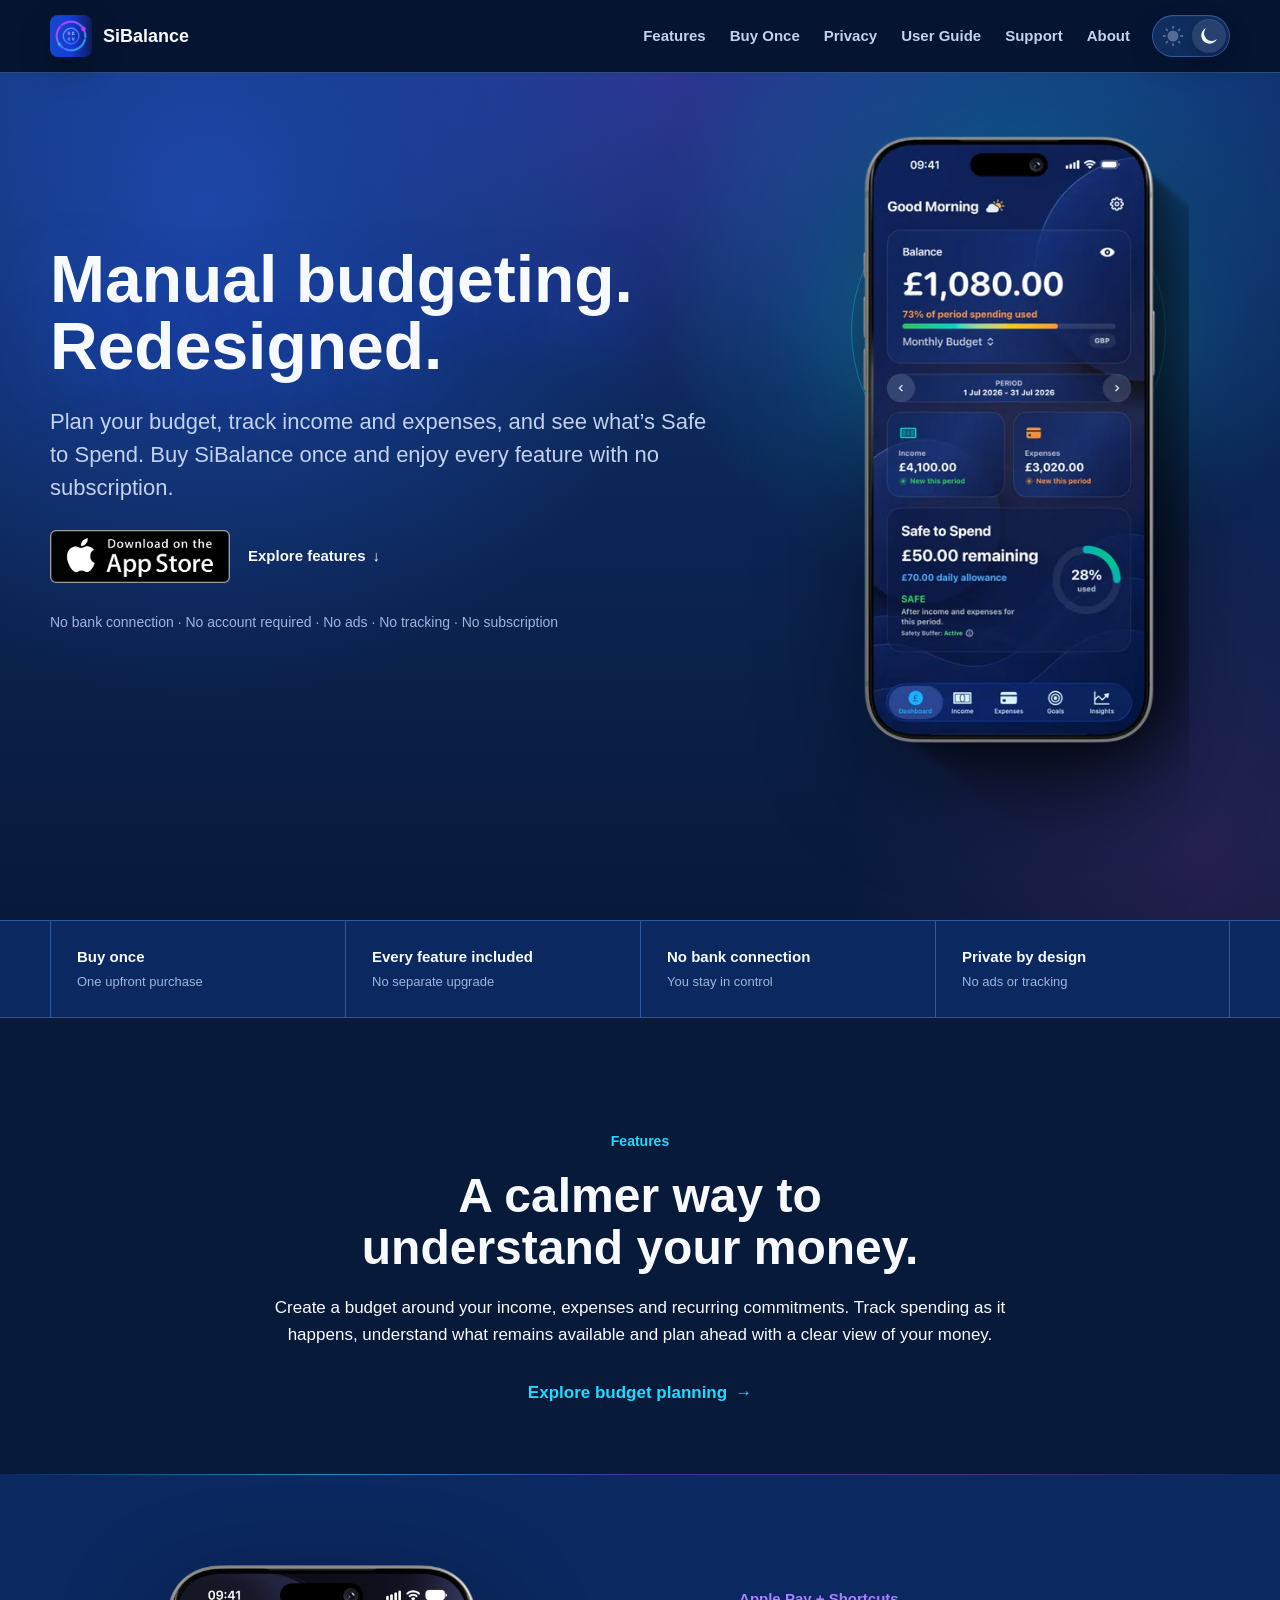
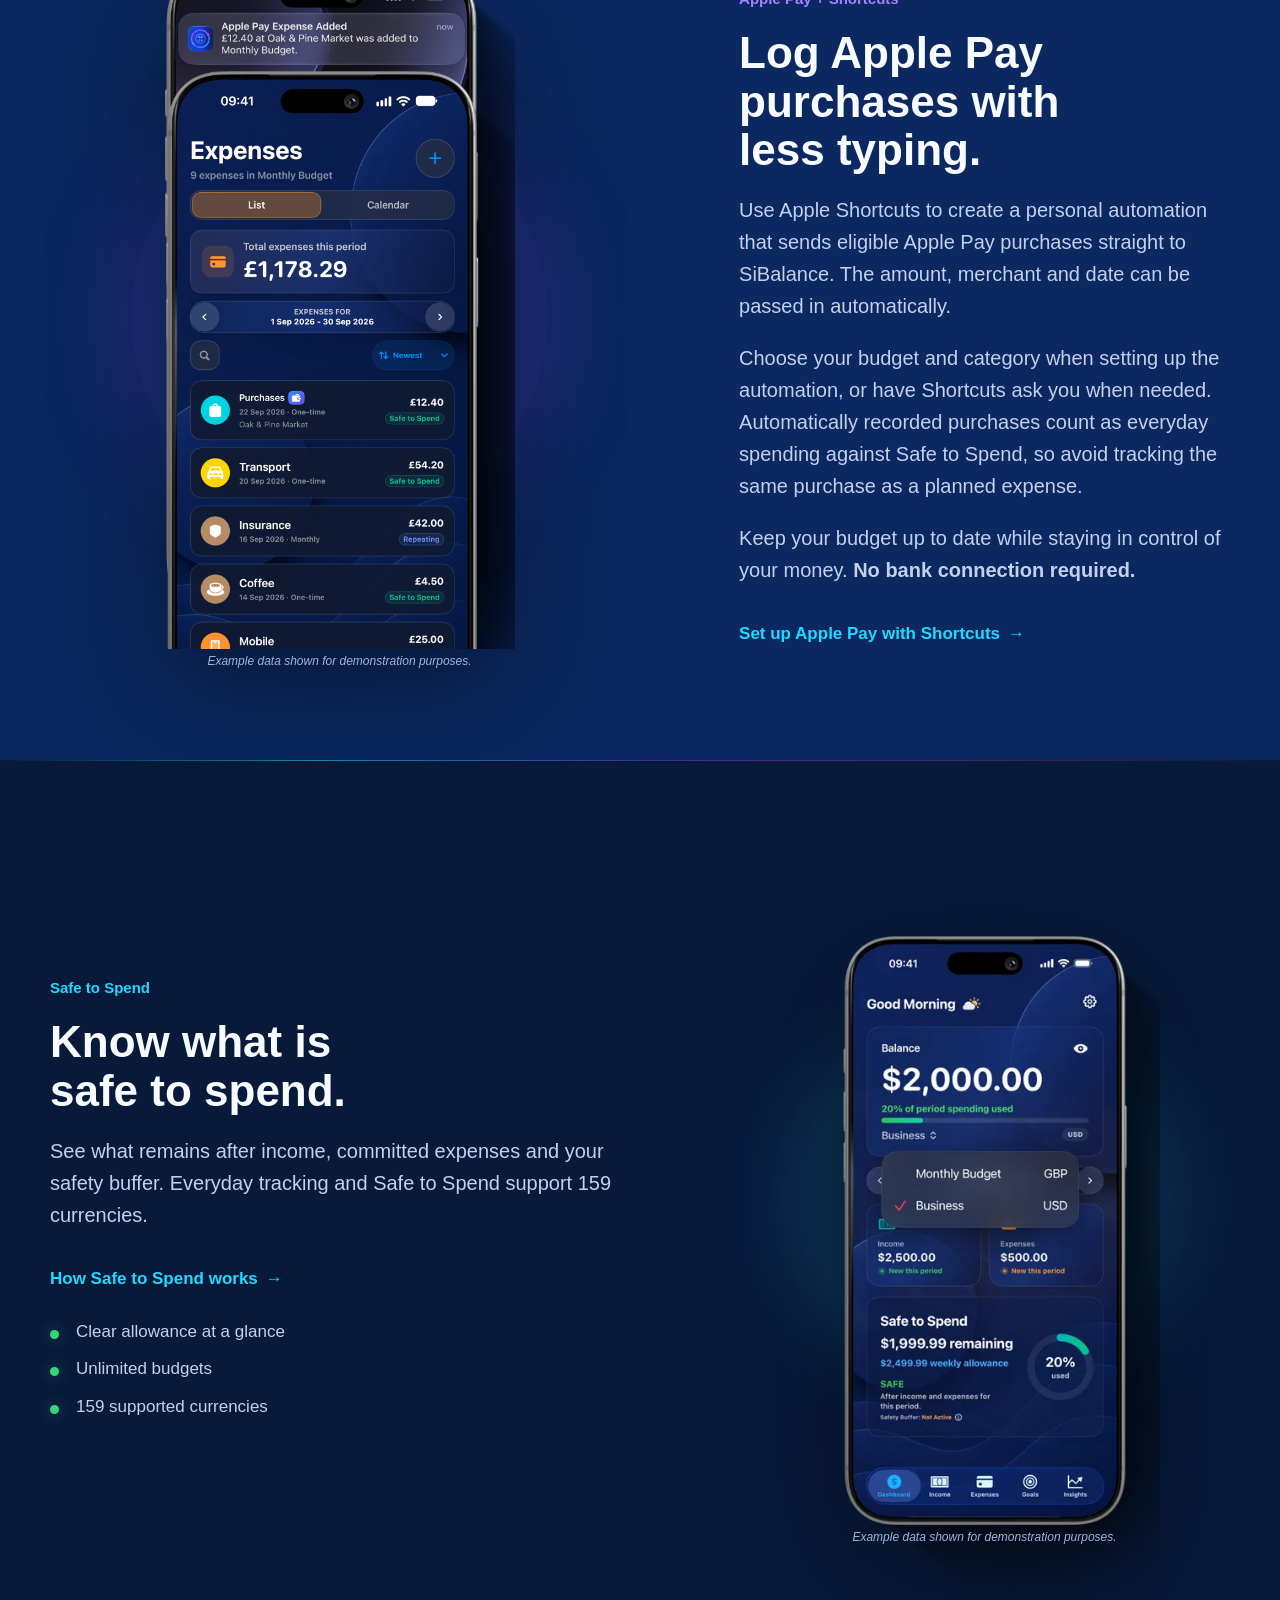
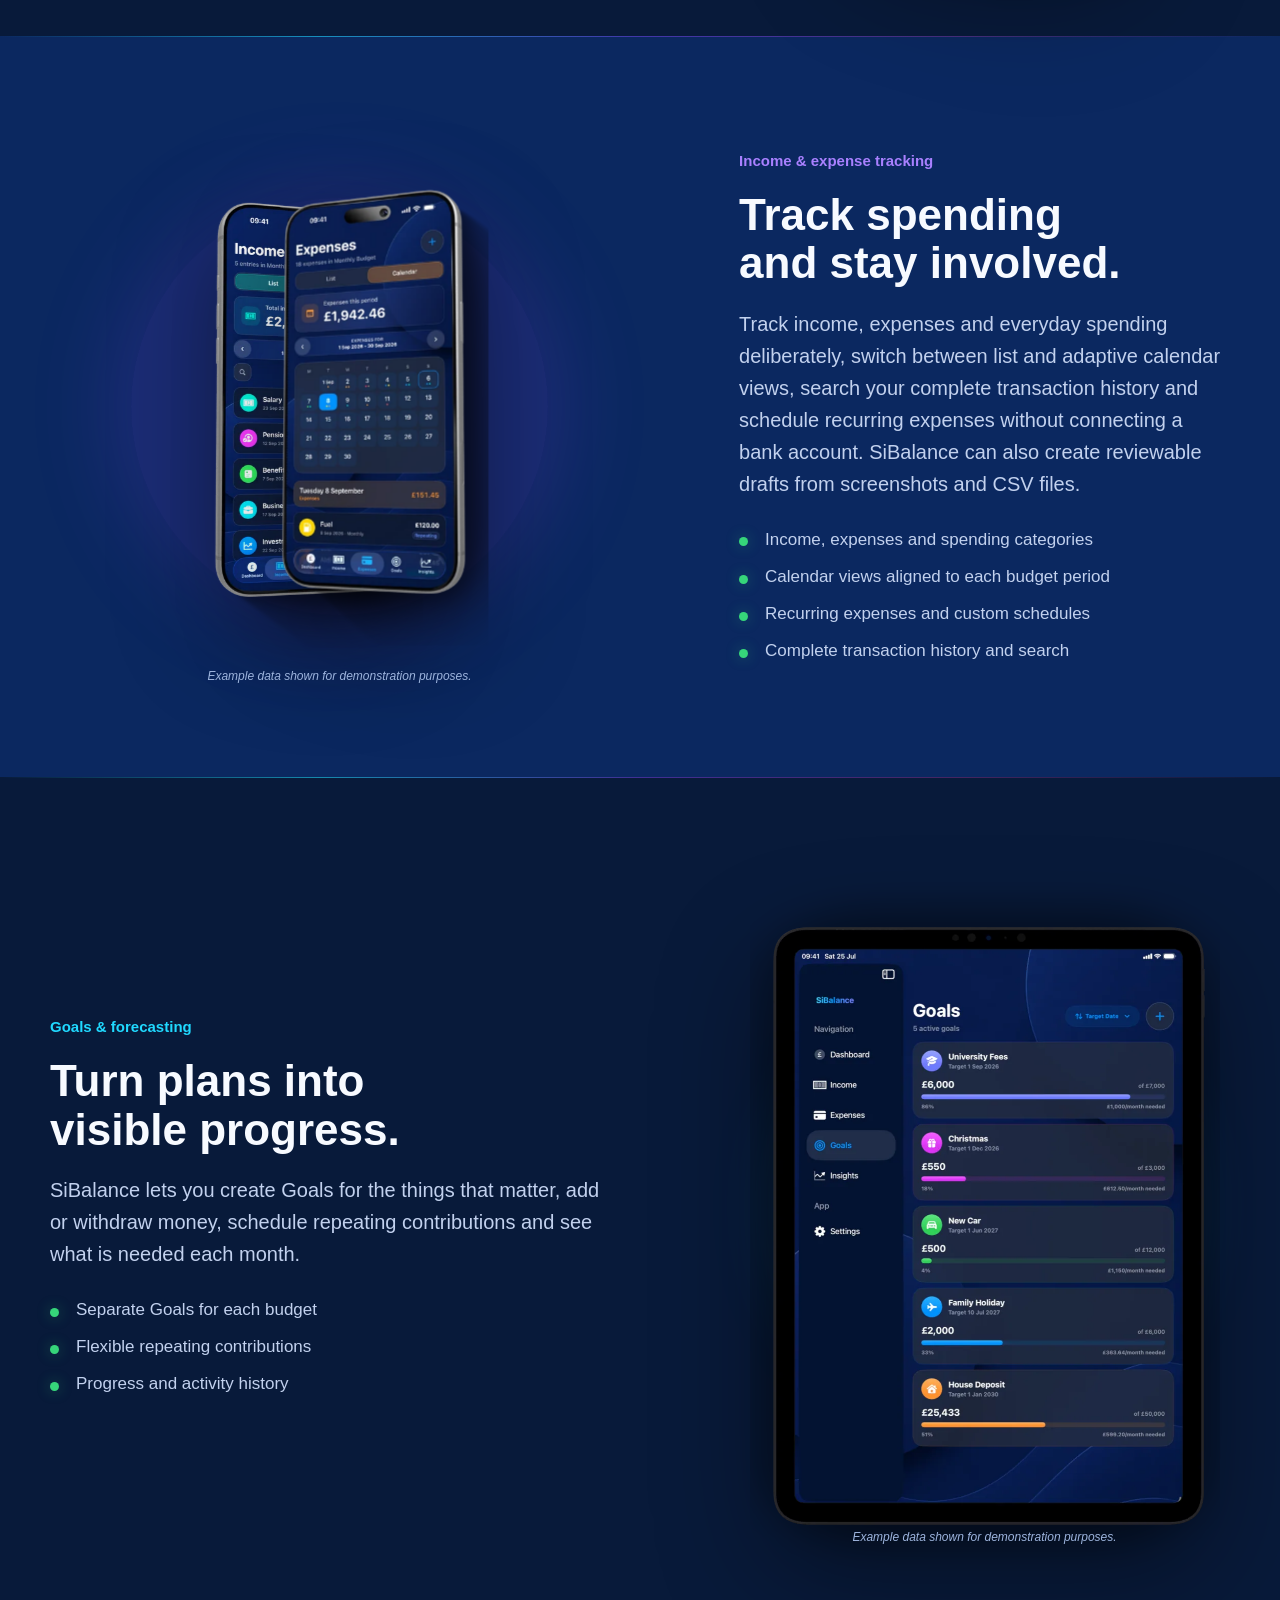
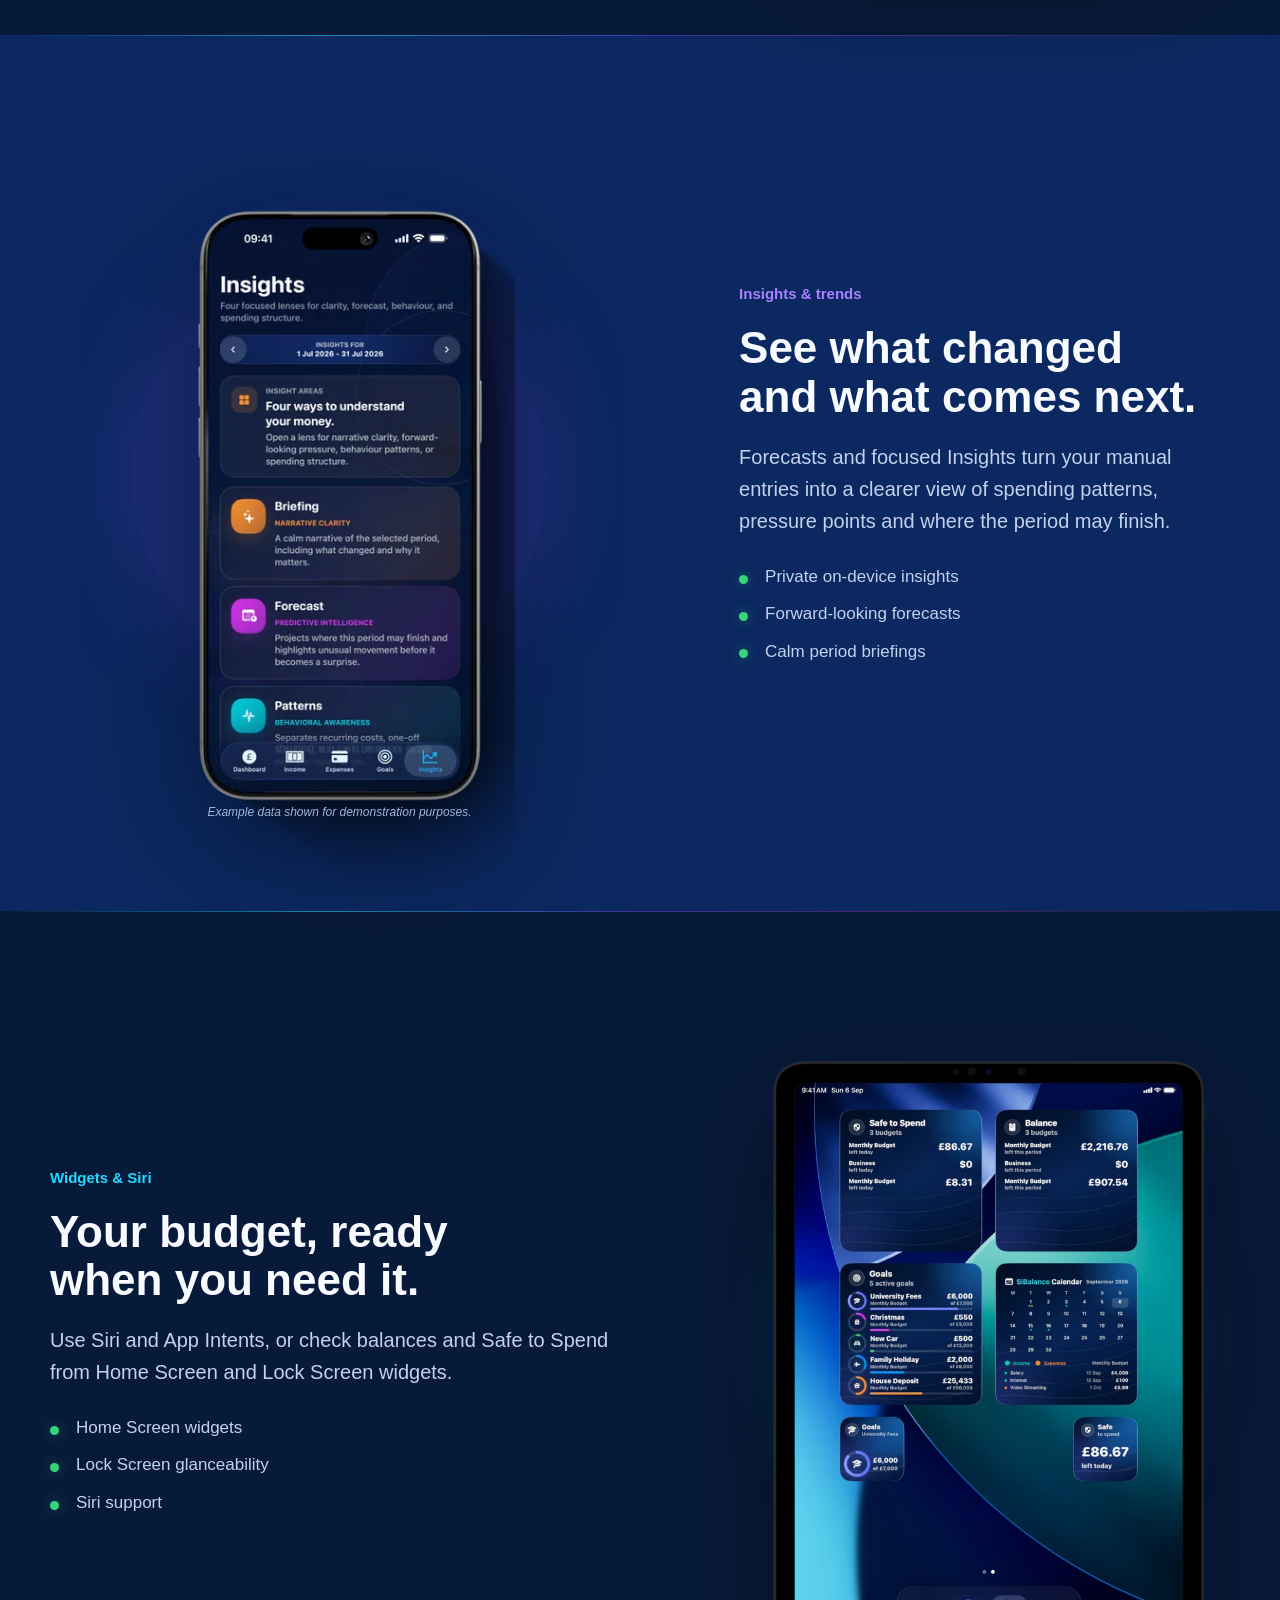
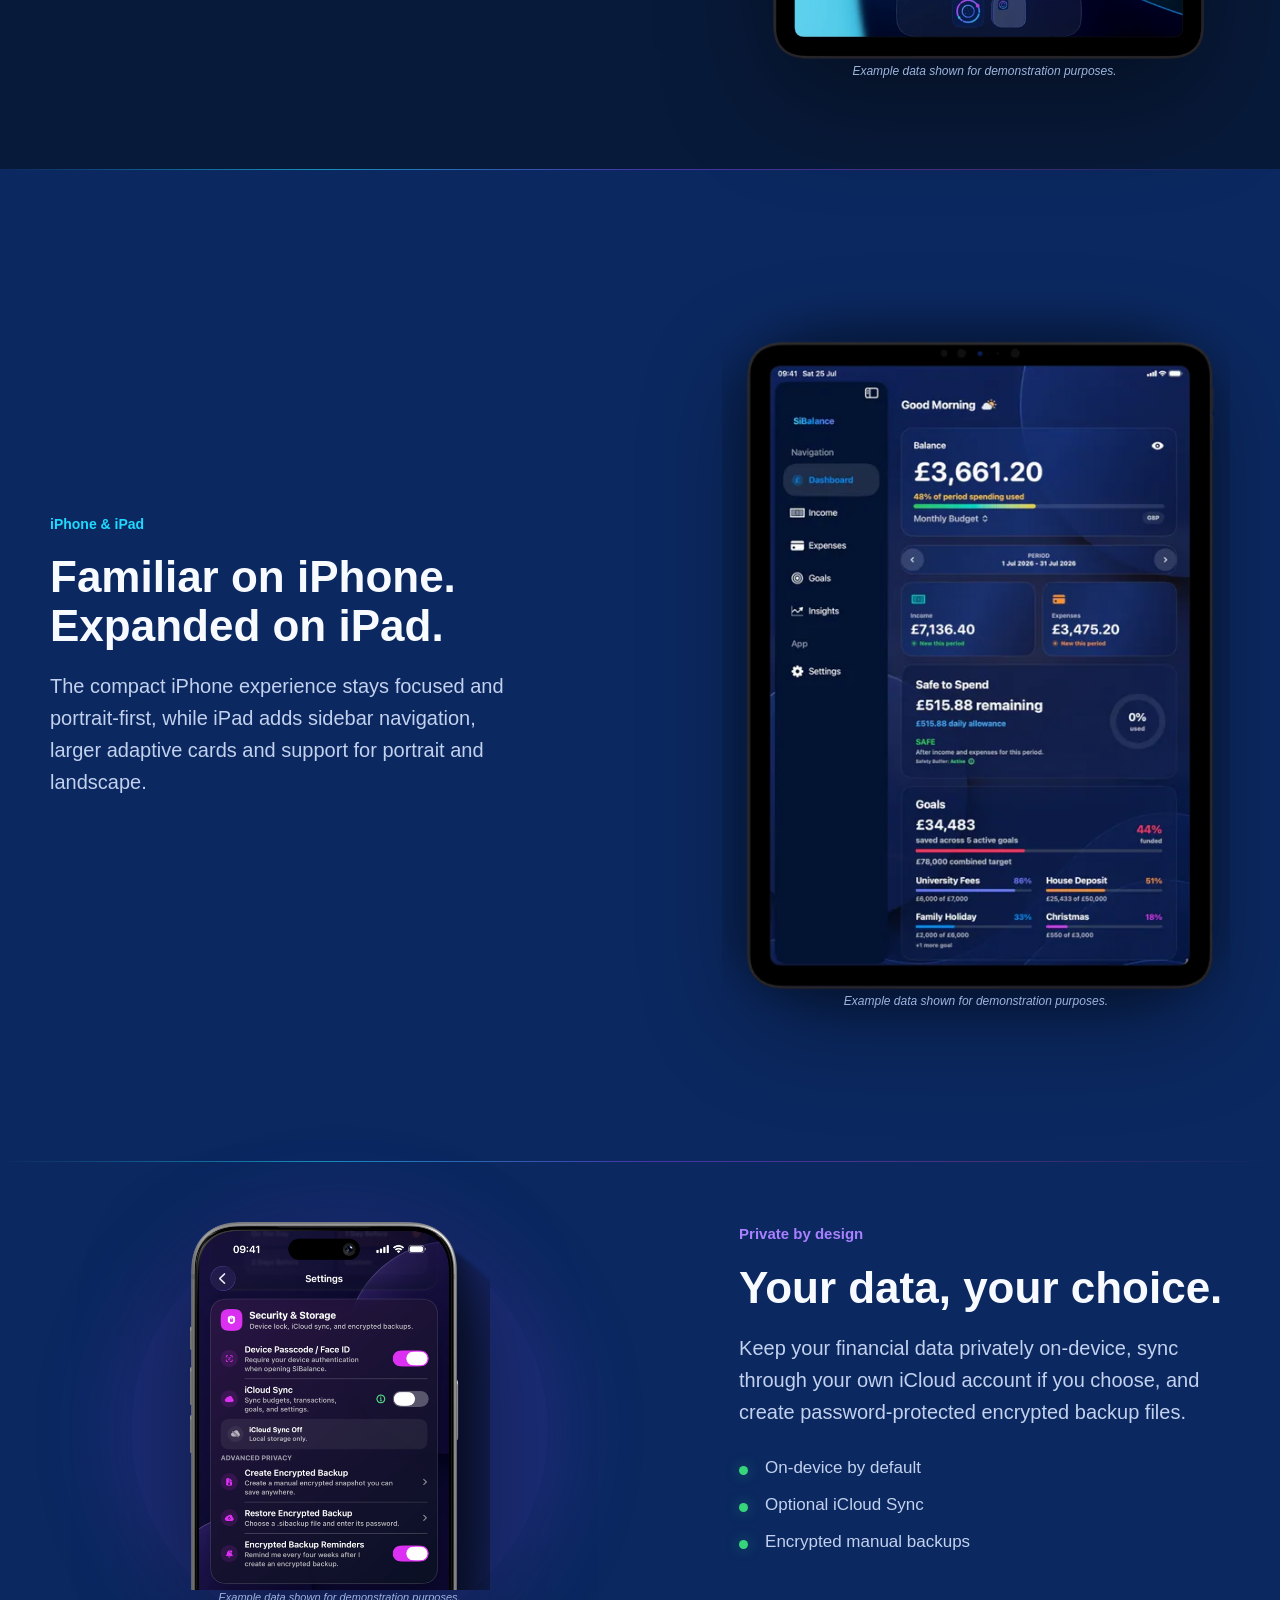
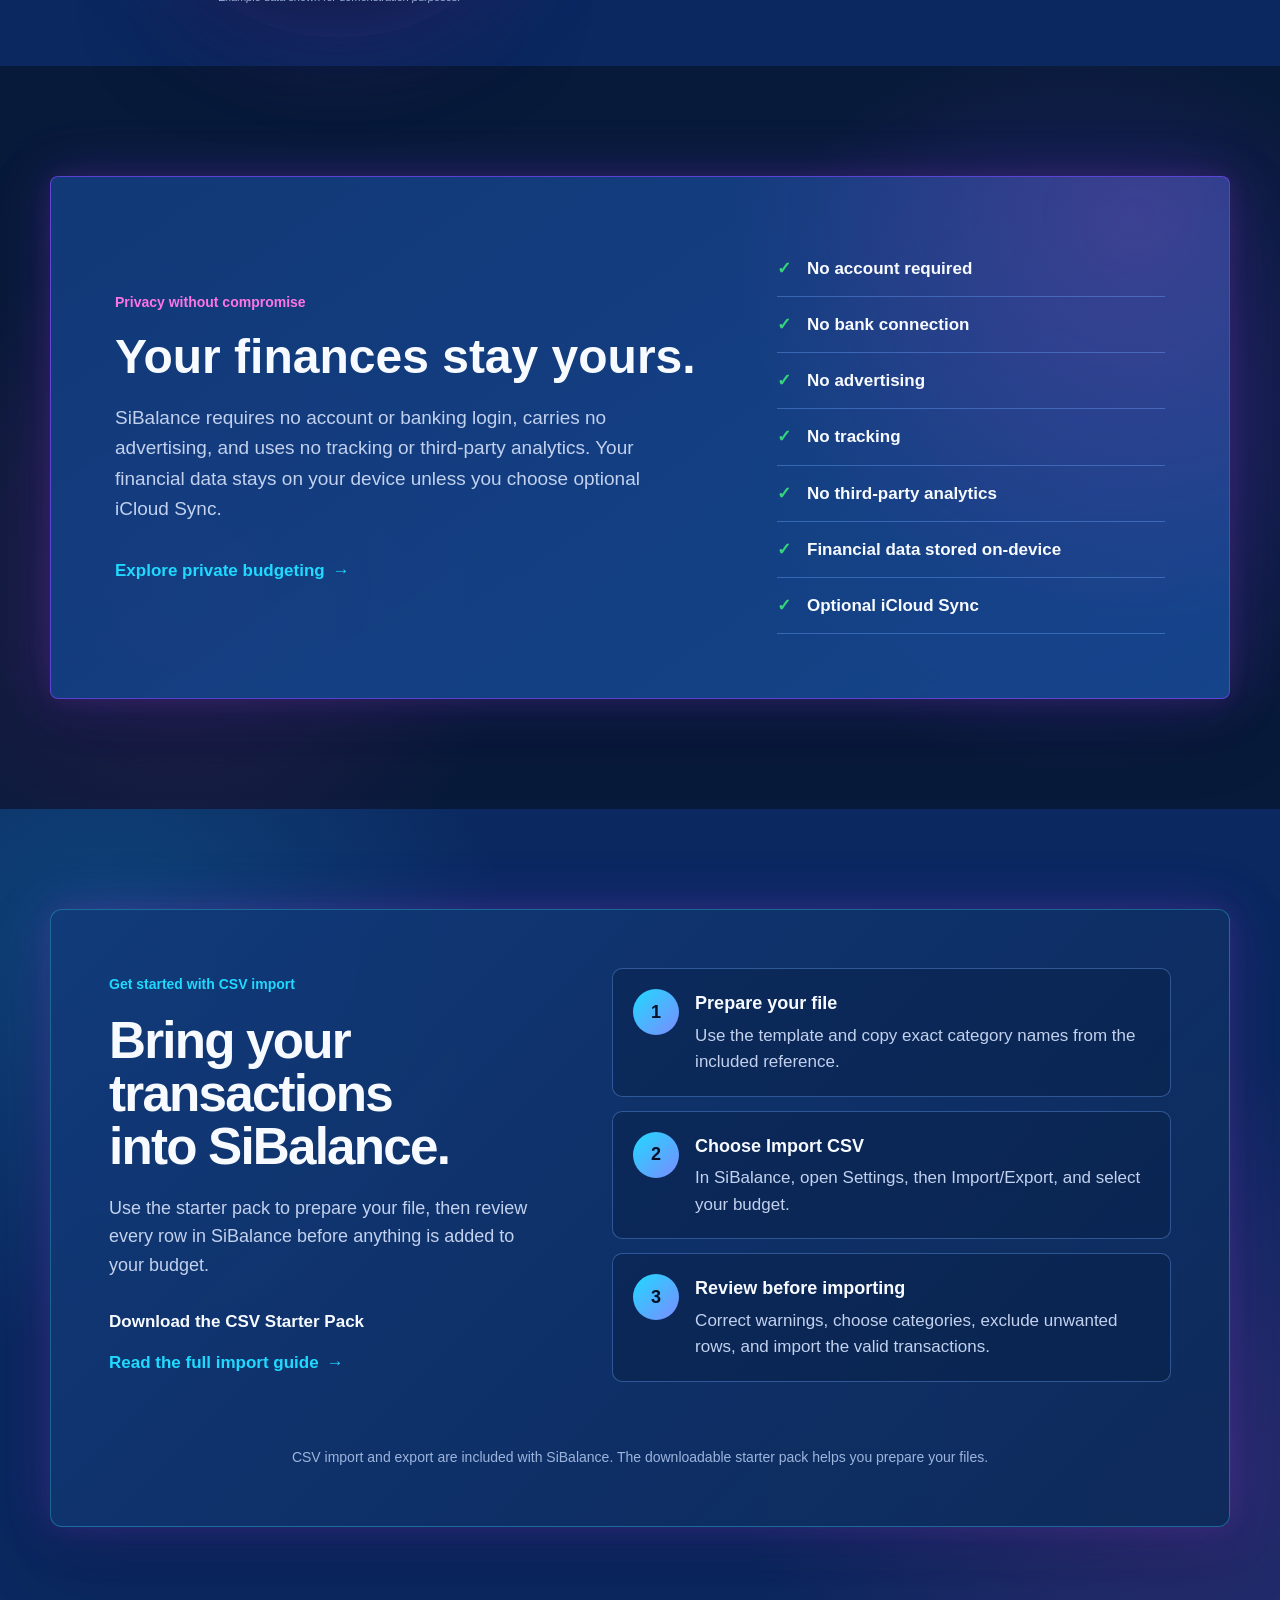
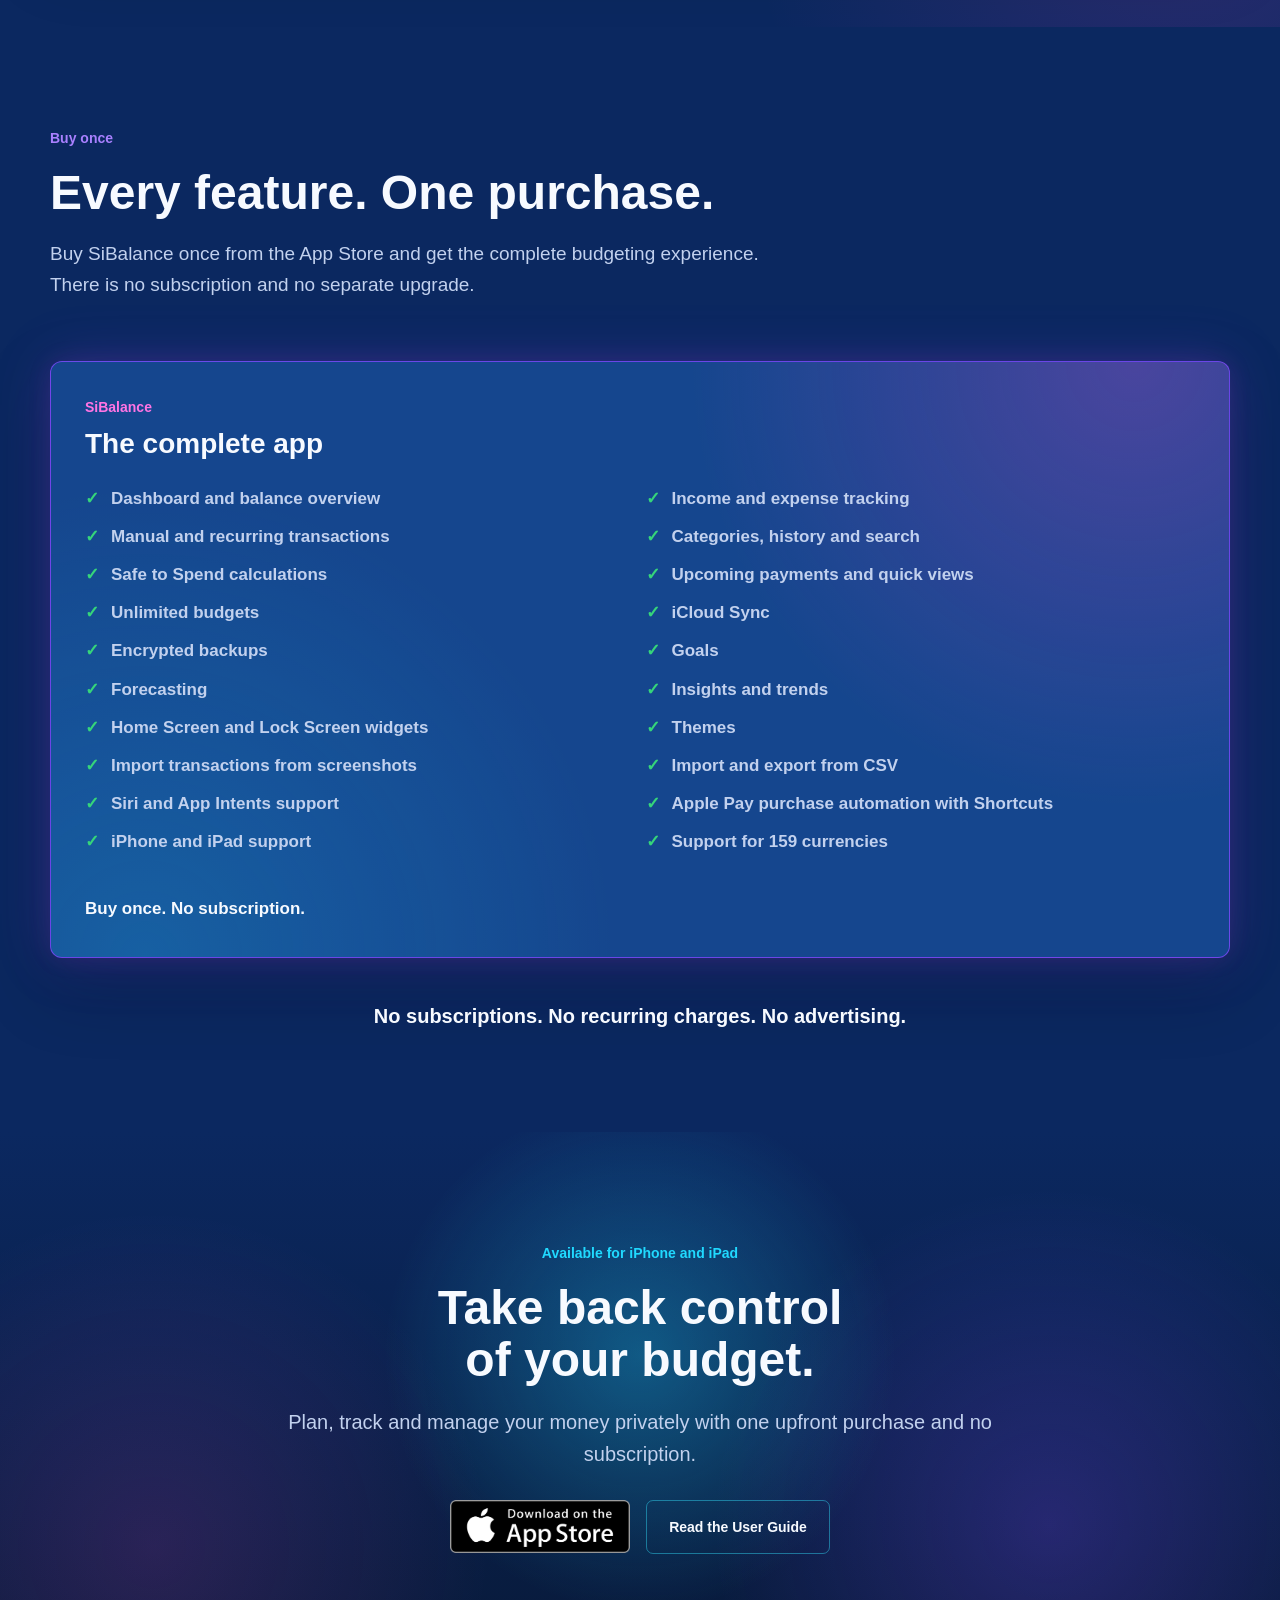
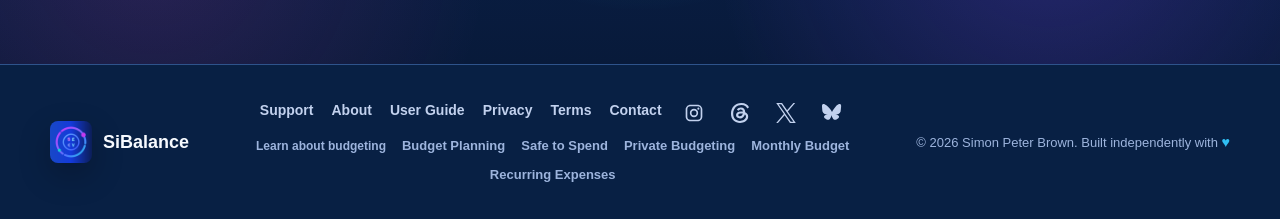
==== index.html @ 272e725d "Refresh stylesheet cache for Bluesky icon" ====
<!DOCTYPE html>
<html lang="en">
<head>
  <meta charset="UTF-8">
  <meta name="viewport" content="width=device-width, initial-scale=1.0">
  <title>SiBalance – Manual Budgeting App for iPhone &amp; iPad</title>
  <link rel="canonical" href="https://sibalance.app/">
  <link rel="icon" href="assets/favicon.png" type="image/png">
  <meta name="description" content="SiBalance is a private budgeting app for iPhone and iPad. Track income, expenses and Safe to Spend, with reviewable screenshot and CSV imports and no bank connection.">
  <meta name="theme-color" content="#081a3a">
  <meta name="apple-itunes-app" content="app-id=6776341469">
  <meta property="og:type" content="website">
  <meta property="og:site_name" content="SiBalance">
  <meta property="og:locale" content="en_GB">
  <meta property="og:title" content="SiBalance – Manual Budgeting App for iPhone &amp; iPad">
  <meta property="og:description" content="Track income, expenses and Safe to Spend privately, with reviewable screenshot and CSV imports and no bank connection.">
  <meta property="og:url" content="https://sibalance.app/">
  <meta property="og:image" content="https://sibalance.app/assets/social-preview.png">
  <meta property="og:image:alt" content="SiBalance private budgeting dashboard displayed on an iPhone">
  <meta property="og:image:width" content="1200">
  <meta property="og:image:height" content="675">
  <meta property="og:image:type" content="image/png">
  <meta name="twitter:card" content="summary_large_image">
  <meta name="twitter:site" content="@SiBalanceApp">
  <meta name="twitter:title" content="SiBalance – Manual Budgeting App for iPhone &amp; iPad">
  <meta name="twitter:description" content="Track income, expenses and Safe to Spend privately, with reviewable screenshot and CSV imports and no bank connection.">
  <meta name="twitter:image" content="https://sibalance.app/assets/social-preview.png">
  <meta name="twitter:image:alt" content="SiBalance private budgeting dashboard displayed on an iPhone">
  <script type="application/ld+json">
  {
    "@context": "https://schema.org",
    "@graph": [
      {
        "@type": "WebSite",
        "@id": "https://sibalance.app/#website",
        "url": "https://sibalance.app/",
        "name": "SiBalance",
        "description": "A private budgeting and money-management app for iPhone and iPad, with budget planning, reviewable transaction imports and spending management.",
        "inLanguage": "en-GB",
        "publisher": {
          "@id": "https://sibalance.app/about.html#simon"
        }
      },
      {
        "@type": "Person",
        "@id": "https://sibalance.app/about.html#simon",
        "name": "Simon Peter Brown",
        "url": "https://sibalance.app/about.html"
      },
      {
        "@type": "MobileApplication",
        "@id": "https://sibalance.app/#app",
        "name": "SiBalance",
        "url": "https://sibalance.app/",
        "downloadUrl": "https://apps.apple.com/app/sibalance/id6776341469",
        "image": "https://sibalance.app/assets/sibalance-logo.png",
        "description": "A private budgeting and money-management app for iPhone and iPad with budget planning, income and expense tracking, reviewable screenshot and CSV imports, recurring expenses and Safe to Spend.",
        "applicationCategory": "FinanceApplication",
        "operatingSystem": "iOS 18 or later; iPadOS 18 or later",
        "isAccessibleForFree": false,
        "author": {
          "@id": "https://sibalance.app/about.html#simon"
        }
      }
    ]
  }
  </script>
  <script src="assets/theme.js?v=7"></script>
  <link rel="stylesheet" href="assets/site.css?v=16">
  <link rel="stylesheet" href="assets/home.css?v=61">
</head>
<body class="home-page">
  <a class="skip-link" href="#main-content">Skip to content</a>

  <header class="landing-header">
    <div class="nav-shell">
      <a class="brand" href="/" aria-label="SiBalance home">
        <img class="app-mark" src="assets/sibalance-logo-dark-96.png?v=20260914" alt="" width="42" height="42">
        <span>SiBalance</span>
      </a>

      <button class="menu-toggle" type="button" aria-expanded="false" aria-controls="landing-navigation" aria-label="Open navigation">
        <span aria-hidden="true"></span>
        <span aria-hidden="true"></span>
        <span aria-hidden="true"></span>
      </button>

      <div class="landing-navigation" id="landing-navigation">
        <nav aria-label="Site navigation">
          <a href="#features">Features</a>
          <a href="#pricing">Buy Once</a>
          <a href="privacy.html">Privacy</a>
          <a href="user-guide.html">User Guide</a>
          <a href="support.html">Support</a>
          <a href="about.html">About</a>
        </nav>

        <button class="theme-toggle" type="button" aria-label="Switch color theme" aria-pressed="false">
          <span class="theme-toggle-icon" aria-hidden="true"></span>
          <span class="theme-toggle-text">Light</span>
        </button>

      </div>
    </div>
  </header>

  <main id="main-content">
    <section class="hero-section" aria-labelledby="hero-heading">
      <div class="landing-shell hero-layout">
        <div class="hero-copy">
          <h1 id="hero-heading">Manual budgeting. Redesigned.</h1>
          <p class="hero-lede">Plan your budget, track income and expenses, and see what’s Safe to Spend. Buy SiBalance once and enjoy every feature with no subscription.</p>
          <div class="hero-actions">
            <a class="store-link" href="https://apps.apple.com/app/sibalance/id6776341469" target="_blank" rel="noopener noreferrer" aria-label="Get SiBalance on the App Store">
              <img class="store-badge" src="assets/download-on-app-store.png" alt="Download on the App Store" width="3840" height="1138">
            </a>
            <a class="hero-secondary-link" href="#features">Explore features <span aria-hidden="true">↓</span></a>
          </div>
          <p class="purchase-note">No bank connection · No account required · No ads · No tracking · No subscription</p>
        </div>

        <figure class="hero-visual">
          <img src="assets/iphone-dashboard.webp" srcset="assets/iphone-dashboard-415.webp 415w, assets/iphone-dashboard.webp 830w" sizes="(max-width: 760px) 245px, 360px" alt="SiBalance dashboard showing a monthly budget and Safe to Spend allowance" width="830" height="1800" fetchpriority="high" decoding="async">
        </figure>
      </div>
    </section>

    <section class="trust-strip" aria-label="SiBalance pricing and privacy benefits">
      <div class="landing-shell trust-grid">
        <p><strong>Buy once</strong><span>One upfront purchase</span></p>
        <p><strong>Every feature included</strong><span>No separate upgrade</span></p>
        <p><strong>No bank connection</strong><span>You stay in control</span></p>
        <p><strong>Private by design</strong><span>No ads or tracking</span></p>
      </div>
    </section>

    <section class="features-intro landing-shell" aria-labelledby="features-heading">
      <p class="section-label" id="features">Features</p>
      <h2 id="features-heading">A calmer way to understand your money.</h2>
      <p>Create a budget around your income, expenses and recurring commitments. Track spending as it happens, understand what remains available and plan ahead with a clear view of your money.</p>
      <a class="text-link" href="budget-planning.html">Explore budget planning <span aria-hidden="true">→</span></a>
    </section>

    <section class="feature-section feature-section-tinted" aria-labelledby="apple-pay-heading">
      <div class="landing-shell feature-row feature-row-reverse">
        <div class="feature-copy">
          <p class="feature-number">Apple Pay + Shortcuts</p>
          <h2 id="apple-pay-heading">Log Apple Pay purchases with less typing.</h2>
          <p>Use Apple Shortcuts to create a personal automation that sends eligible Apple Pay purchases straight to SiBalance. The amount, merchant and date can be passed in automatically.</p>
          <p>Choose your budget and category when setting up the automation, or have Shortcuts ask you when needed. Automatically recorded purchases count as everyday spending against Safe to Spend, so avoid tracking the same purchase as a planned expense.</p>
          <p>Keep your budget up to date while staying in control of your money. <strong>No bank connection required.</strong></p>
          <a class="text-link" href="user-guide.html#automatically-add-apple-pay-purchases-to-sibalance">Set up Apple Pay with Shortcuts <span aria-hidden="true">→</span></a>
        </div>
        <figure class="feature-visual screenshot-apple-pay">
          <img src="assets/feature-apple-pay.png" alt="Apple Pay purchase notification above a SiBalance Expenses screen showing the new purchase" width="1143" height="2233" loading="lazy" decoding="async">
          <figcaption class="example-data-note">Example data shown for demonstration purposes.</figcaption>
        </figure>
      </div>
    </section>

    <section class="feature-section" aria-labelledby="safe-to-spend-heading">
      <div class="landing-shell feature-row">
        <div class="feature-copy">
          <p class="feature-number">Safe to Spend</p>
          <h2 id="safe-to-spend-heading">Know what is safe to spend.</h2>
          <p>See what remains after income, committed expenses and your safety buffer. Everyday tracking and Safe to Spend support 159 currencies.</p>
          <a class="text-link" href="safe-to-spend.html">How Safe to Spend works <span aria-hidden="true">→</span></a>
          <ul class="feature-points">
            <li>Clear allowance at a glance</li>
            <li>Unlimited budgets</li>
            <li>159 supported currencies</li>
          </ul>
        </div>
        <figure class="feature-visual screenshot-phone">
          <img src="assets/feature-safe-to-spend.webp" srcset="assets/feature-safe-to-spend-415.webp 415w, assets/feature-safe-to-spend.webp 830w" sizes="(max-width: 760px) 82vw, 350px" alt="SiBalance dashboard showing multiple budgets and a weekly Safe to Spend allowance" width="830" height="1800" loading="lazy" decoding="async">
          <figcaption class="example-data-note">Example data shown for demonstration purposes.</figcaption>
        </figure>
      </div>
    </section>

    <section class="feature-section feature-section-tinted" aria-labelledby="tracking-heading">
      <div class="landing-shell feature-row feature-row-reverse">
        <div class="feature-copy">
          <p class="feature-number">Income &amp; expense tracking</p>
          <h2 id="tracking-heading">Track spending and stay involved.</h2>
          <p>Track income, expenses and everyday spending deliberately, switch between list and adaptive calendar views, search your complete transaction history and schedule recurring expenses without connecting a bank account. SiBalance can also create reviewable drafts from screenshots and CSV files.</p>
          <ul class="feature-points">
            <li>Income, expenses and spending categories</li>
            <li>Calendar views aligned to each budget period</li>
            <li>Recurring expenses and custom schedules</li>
            <li>Complete transaction history and search</li>
          </ul>
        </div>
        <figure class="feature-visual feature-visual-stack screenshot-stack">
          <button class="screenshot-stack-images" type="button" aria-expanded="false" aria-label="Separate the Income and Expenses screenshots">
            <img class="feature-screen-back" src="assets/feature-income.webp?v=20260906" srcset="assets/feature-income-369.webp?v=20260906 369w, assets/feature-income.webp?v=20260906 738w" sizes="(max-width: 760px) 64vw, 310px" alt="SiBalance Income screen showing manual and repeating transactions" width="738" height="1600" loading="lazy" decoding="async">
            <img class="feature-screen-front" src="assets/feature-expenses.webp?v=20260906" srcset="assets/feature-expenses-369.webp?v=20260906 369w, assets/feature-expenses.webp?v=20260906 738w" sizes="(max-width: 760px) 64vw, 310px" alt="SiBalance Expenses screen showing manual and repeating transactions" width="738" height="1600" loading="lazy" decoding="async">
          </button>
          <figcaption class="example-data-note">Example data shown for demonstration purposes.</figcaption>
        </figure>
      </div>
    </section>

    <section class="feature-section" aria-labelledby="goals-heading">
      <div class="landing-shell feature-row">
        <div class="feature-copy">
          <p class="feature-number">Goals &amp; forecasting</p>
          <h2 id="goals-heading">Turn plans into visible progress.</h2>
          <p>SiBalance lets you create Goals for the things that matter, add or withdraw money, schedule repeating contributions and see what is needed each month.</p>
          <ul class="feature-points">
            <li>Separate Goals for each budget</li>
            <li>Flexible repeating contributions</li>
            <li>Progress and activity history</li>
          </ul>
        </div>
        <figure class="feature-visual feature-visual-ipad screenshot-ipad">
          <img src="assets/ipad-goals.webp" srcset="assets/ipad-goals-460.webp 460w, assets/ipad-goals.webp 919w" sizes="(max-width: 760px) 92vw, 470px" alt="SiBalance Goals on iPad showing five savings goals and their progress" width="919" height="1400" loading="lazy" decoding="async">
          <figcaption class="example-data-note">Example data shown for demonstration purposes.</figcaption>
        </figure>
      </div>
    </section>

    <section class="feature-section feature-section-tinted" aria-labelledby="insights-heading">
      <div class="landing-shell feature-row feature-row-reverse">
        <div class="feature-copy">
          <p class="feature-number">Insights &amp; trends</p>
          <h2 id="insights-heading">See what changed and what comes next.</h2>
          <p>Forecasts and focused Insights turn your manual entries into a clearer view of spending patterns, pressure points and where the period may finish.</p>
          <ul class="feature-points">
            <li>Private on-device insights</li>
            <li>Forward-looking forecasts</li>
            <li>Calm period briefings</li>
          </ul>
        </div>
        <figure class="feature-visual screenshot-phone">
          <img src="assets/feature-insights.webp" srcset="assets/feature-insights-369.webp 369w, assets/feature-insights.webp 738w" sizes="(max-width: 760px) 82vw, 350px" alt="SiBalance Insights on iPhone showing Briefing, Forecast and Patterns" width="738" height="1600" loading="lazy" decoding="async">
          <figcaption class="example-data-note">Example data shown for demonstration purposes.</figcaption>
        </figure>
      </div>
    </section>

    <section class="feature-section" aria-labelledby="widgets-heading">
      <div class="landing-shell feature-row">
        <div class="feature-copy">
          <p class="feature-number">Widgets &amp; Siri</p>
          <h2 id="widgets-heading">Your budget, ready when you need it.</h2>
          <p>Use Siri and App Intents, or check balances and Safe to Spend from Home Screen and Lock Screen widgets.</p>
          <ul class="feature-points">
            <li>Home Screen widgets</li>
            <li>Lock Screen glanceability</li>
            <li>Siri support</li>
          </ul>
        </div>
        <figure class="feature-visual feature-visual-ipad screenshot-ipad">
          <img src="assets/ipad-widgets.webp?v=20260906" srcset="assets/ipad-widgets-744.webp?v=20260906 744w, assets/ipad-widgets.webp?v=20260906 1488w" sizes="(max-width: 760px) 92vw, 470px" alt="SiBalance widgets on iPad showing Safe to Spend, balances and active Goals" width="1488" height="2266" loading="lazy" decoding="async">
          <figcaption class="example-data-note">Example data shown for demonstration purposes.</figcaption>
        </figure>
      </div>
    </section>

    <section class="device-section" aria-labelledby="device-heading">
      <div class="landing-shell device-layout">
        <div class="device-copy">
          <p class="section-label">iPhone &amp; iPad</p>
          <h2 id="device-heading">Familiar on iPhone. Expanded on iPad.</h2>
          <p>The compact iPhone experience stays focused and portrait-first, while iPad adds sidebar navigation, larger adaptive cards and support for portrait and landscape.</p>
        </div>
        <figure class="device-visual">
          <img class="device-image-dark" src="assets/ipad-dashboard.webp" srcset="assets/ipad-dashboard-558.webp 558w, assets/ipad-dashboard.webp 1116w" sizes="(max-width: 760px) 92vw, 520px" alt="SiBalance Dashboard on iPad in dark mode with sidebar navigation, Safe to Spend and Goals progress" width="1116" height="1700" loading="lazy" decoding="async">
          <img class="device-image-light" src="assets/ipad-dashboard-light.webp" srcset="assets/ipad-dashboard-light-558.webp 558w, assets/ipad-dashboard-light.webp 1116w" sizes="(max-width: 760px) 92vw, 520px" alt="SiBalance Dashboard on iPad in the Grove light theme with sidebar navigation, Safe to Spend and Goals progress" width="1116" height="1700" loading="lazy" decoding="async">
          <figcaption class="example-data-note">Example data shown for demonstration purposes.</figcaption>
        </figure>
      </div>
    </section>

    <section class="feature-section feature-section-tinted feature-section-compact" aria-labelledby="sync-heading">
      <div class="landing-shell feature-row feature-row-reverse">
        <div class="feature-copy">
          <p class="feature-number">Private by design</p>
          <h2 id="sync-heading">Your data, your choice.</h2>
          <p>Keep your financial data privately on-device, sync through your own iCloud account if you choose, and create password-protected encrypted backup files.</p>
          <ul class="feature-points">
            <li>On-device by default</li>
            <li>Optional iCloud Sync</li>
            <li>Encrypted manual backups</li>
          </ul>
        </div>
        <figure class="feature-visual screenshot-security">
          <img src="assets/home-security-1166.png" srcset="assets/home-security-583.png 583w, assets/home-security-1166.png 1166w" sizes="(max-width: 760px) 82vw, 350px" alt="SiBalance Security and Storage settings showing device lock, optional iCloud sync and encrypted backups" width="1166" height="1434" loading="lazy" decoding="async">
          <figcaption class="example-data-note security-data-note home-security-data-note">Example data shown for demonstration purposes.</figcaption>
        </figure>
      </div>
    </section>

    <section class="privacy-section" aria-labelledby="privacy-heading">
      <div class="landing-shell privacy-panel">
        <div>
          <p class="section-label">Privacy without compromise</p>
          <h2 id="privacy-heading">Your finances stay yours.</h2>
          <p>SiBalance requires no account or banking login, carries no advertising, and uses no tracking or third-party analytics. Your financial data stays on your device unless you choose optional iCloud Sync.</p>
          <a class="text-link" href="private-budgeting.html">Explore private budgeting <span aria-hidden="true">→</span></a>
        </div>
        <ul class="privacy-list">
          <li>No account required</li>
          <li>No bank connection</li>
          <li>No advertising</li>
          <li>No tracking</li>
          <li>No third-party analytics</li>
          <li>Financial data stored on-device</li>
          <li>Optional iCloud Sync</li>
        </ul>
      </div>
    </section>

    <section class="import-start-section" id="csv-import" aria-labelledby="import-start-heading">
      <div class="landing-shell import-start-panel">
        <div class="import-start-intro">
          <p class="section-label">Get started with CSV import</p>
          <h2 id="import-start-heading">Bring your transactions into SiBalance.</h2>
          <p>Use the starter pack to prepare your file, then review every row in SiBalance before anything is added to your budget.</p>
          <div class="import-start-actions">
            <a class="button primary" href="downloads/csv-starter-pack/SiBalance-CSV-Starter-Pack.zip" download>Download the CSV Starter Pack</a>
            <a class="text-link" href="user-guide.html#csv-import-and-export">Read the full import guide <span aria-hidden="true">→</span></a>
          </div>
        </div>
        <ol class="import-steps">
          <li>
            <span class="import-step-number" aria-hidden="true">1</span>
            <div><strong>Prepare your file</strong><span>Use the template and copy exact category names from the included reference.</span></div>
          </li>
          <li>
            <span class="import-step-number" aria-hidden="true">2</span>
            <div><strong>Choose Import CSV</strong><span>In SiBalance, open Settings, then Import/Export, and select your budget.</span></div>
          </li>
          <li>
            <span class="import-step-number" aria-hidden="true">3</span>
            <div><strong>Review before importing</strong><span>Correct warnings, choose categories, exclude unwanted rows, and import the valid transactions.</span></div>
          </li>
        </ol>
        <p class="import-included-note">CSV import and export are included with SiBalance. The downloadable starter pack helps you prepare your files.</p>
      </div>
    </section>

    <section class="purchase-section" id="pricing" aria-labelledby="purchase-heading">
      <div class="landing-shell purchase-panel">
        <div class="purchase-intro">
          <p class="section-label">Buy once</p>
          <h2 id="purchase-heading">Every feature. One purchase.</h2>
          <p>Buy SiBalance once from the App Store and get the complete budgeting experience. There is no subscription and no separate upgrade.</p>
        </div>
        <div class="plan-grid">
          <a class="plan-card plan-card-featured" href="https://apps.apple.com/app/sibalance/id6776341469" target="_blank" rel="noopener noreferrer" aria-label="Buy SiBalance on the App Store">
            <p class="plan-name">SiBalance</p>
            <h3>The complete app</h3>
            <ul>
              <li>Dashboard and balance overview</li>
              <li>Income and expense tracking</li>
              <li>Manual and recurring transactions</li>
              <li>Categories, history and search</li>
              <li>Safe to Spend calculations</li>
              <li>Upcoming payments and quick views</li>
              <li>Unlimited budgets</li>
              <li>iCloud Sync</li>
              <li>Encrypted backups</li>
              <li>Goals</li>
              <li>Forecasting</li>
              <li>Insights and trends</li>
              <li>Home Screen and Lock Screen widgets</li>
              <li>Themes</li>
              <li>Import transactions from screenshots</li>
              <li>Import and export from CSV</li>
              <li>Siri and App Intents support</li>
              <li>Apple Pay purchase automation with Shortcuts</li>
              <li>iPhone and iPad support</li>
              <li>Support for 159 currencies</li>
            </ul>
            <p class="purchase-summary-note">Buy once. No subscription.</p>
          </a>
        </div>
        <p class="no-subscription-note">No subscriptions. No recurring charges. No advertising.</p>
      </div>
    </section>

    <section class="final-cta" aria-labelledby="cta-heading">
      <div class="landing-shell final-cta-inner">
        <p class="section-label">Available for iPhone and iPad</p>
        <h2 id="cta-heading">Take back control of your budget.</h2>
        <p>Plan, track and manage your money privately with one upfront purchase and no subscription.</p>
        <div class="cta-actions">
          <a class="store-link" href="https://apps.apple.com/app/sibalance/id6776341469" target="_blank" rel="noopener noreferrer" aria-label="Get SiBalance on the App Store">
            <img class="store-badge" src="assets/download-on-app-store.png" alt="Download on the App Store" width="3840" height="1138" loading="lazy">
          </a>
          <a class="guide-button" href="user-guide.html">Read the User Guide</a>
        </div>
      </div>
    </section>

  </main>

 <footer class="landing-footer">
  <div class="landing-shell footer-layout">
    <a class="brand" href="/" aria-label="SiBalance home">
      <img class="app-mark" src="assets/sibalance-logo-dark-96.png?v=20260914" alt="" width="36" height="36" loading="lazy" decoding="async">
      <span>SiBalance</span>
    </a>
    <div class="footer-links">
      <nav aria-label="Footer navigation">
        <a href="support.html">Support</a><a href="about.html">About</a><a href="user-guide.html">User Guide</a><a href="privacy.html">Privacy</a><a href="terms.html">Terms</a><a href="mailto:support@sibalance.app">Contact</a>
        <a class="social-icon" href="https://www.instagram.com/getsibalanceapp/" target="_blank" rel="noopener noreferrer" aria-label="Follow SiBalance on Instagram" title="Instagram"><span class="social-icon-mark social-icon-instagram" aria-hidden="true"></span></a><a class="social-icon" href="https://www.threads.com/@getsibalanceapp" target="_blank" rel="noopener noreferrer" aria-label="Follow SiBalance on Threads" title="Threads"><span class="social-icon-mark social-icon-threads" aria-hidden="true"></span></a><a class="social-icon" href="https://x.com/SiBalanceApp" target="_blank" rel="noopener noreferrer" aria-label="Follow SiBalance on X" title="X"><span class="social-icon-mark social-icon-x" aria-hidden="true"></span></a><a class="social-icon" href="https://bsky.app/profile/getsibalanceapp.bsky.social" target="_blank" rel="noopener noreferrer" aria-label="Follow SiBalance on Bluesky" title="Bluesky"><span class="social-icon-mark social-icon-bluesky" aria-hidden="true"></span></a>
      </nav>
      <div class="footer-learn"><span class="footer-learn-label">Learn about budgeting</span><a href="budget-planning.html">Budget Planning</a><a href="safe-to-spend.html">Safe to Spend</a><a href="private-budgeting.html">Private Budgeting</a><a href="guides/monthly-budget.html">Monthly Budget</a><a href="guides/recurring-expenses.html">Recurring Expenses</a></div>
    </div>
    <p>© 2026 Simon Peter Brown. Built independently with <span class="independent-heart" role="img" aria-label="love">♥</span></p>
  </div>
</footer>

<script src="assets/home.js?v=4"></script>
</body>
</html>
---- assets/site.css ----
:root {
  --dark-page-bg: #081a3a;
  --dark-section-bg: #0b2860;
  --dark-surface: #123a7a;
  --dark-surface-elevated: #174993;
  --dark-border: rgba(108, 166, 255, 0.38);
  --dark-text-primary: #f7faff;
  --dark-text-secondary: #c2d1ee;
  --dark-text-tertiary: #9db4dd;
  --dark-cyan: #20d9ff;
  --dark-blue: #2f6bff;
  --dark-violet: #8247ff;
  --dark-magenta: #f044d0;
  --dark-gradient-background:
    radial-gradient(circle at 78% 22%, rgba(32, 217, 255, 0.3), transparent 29%),
    radial-gradient(circle at 16% 16%, rgba(47, 107, 255, 0.42), transparent 38%),
    radial-gradient(circle at 52% 0%, rgba(130, 71, 255, 0.24), transparent 32%),
    radial-gradient(circle at 94% 92%, rgba(240, 68, 208, 0.12), transparent 25%),
    linear-gradient(180deg, #103170 0%, var(--dark-page-bg) 100%);
  --dark-glow-shadow: 0 0 36px rgba(32, 217, 255, 0.34);
  --dark-premium-glow: 0 0 56px rgba(130, 71, 255, 0.24), 0 0 24px rgba(240, 68, 208, 0.1), 0 28px 70px rgba(3, 10, 29, 0.28);
  --ink: #071734;
  --muted: #5f6f91;
  --line: #dbe5ff;
  --panel: #ffffff;
  --wash: #f5f8ff;
  --brand: #12cfe3;
  --brand-dark: #071734;
  --accent: #bd39ef;
  --accent-blue: #3e74ff;
  --home-text: var(--dark-text-primary);
  --home-muted: var(--dark-text-secondary);
  --home-soft: var(--dark-text-tertiary);
  --home-line: var(--dark-border);
  --home-cyan: var(--dark-cyan);
}

html {
  color-scheme: dark;
}

html[data-theme="light"] {
  color-scheme: light;
  --home-text: #061633;
  --home-muted: #43577d;
  --home-soft: #60749a;
  --home-line: rgba(38, 77, 139, 0.18);
}

* {
  box-sizing: border-box;
}

body {
  max-width: none;
  margin: 0;
  padding: 0;
  line-height: 1.6;
  color: var(--dark-text-primary);
  background:
    radial-gradient(circle at 16% 10%, rgba(47, 107, 255, 0.3), transparent 34%),
    radial-gradient(circle at 84% 6%, rgba(32, 217, 255, 0.18), transparent 28%),
    radial-gradient(circle at 88% 82%, rgba(240, 68, 208, 0.13), transparent 30%),
    linear-gradient(180deg, var(--dark-section-bg) 0%, var(--dark-page-bg) 48%, #0a2450 100%);
  font-family: -apple-system, BlinkMacSystemFont, "Segoe UI", sans-serif;
}

.page {
  max-width: 980px;
  margin: 0 auto;
  padding: 28px 24px 52px;
}

.site-header {
  display: flex;
  align-items: center;
  justify-content: space-between;
  gap: 20px;
  margin-bottom: 54px;
}

.header-actions {
  display: flex;
  align-items: center;
  gap: 18px;
}

.brand {
  display: flex;
  align-items: center;
  gap: 12px;
  color: var(--dark-text-primary);
  font-weight: 700;
}

.app-mark {
  width: 42px;
  height: 42px;
  border-radius: 9px;
  box-shadow: 0 12px 28px rgba(7, 23, 52, 0.18);
  object-fit: cover;
}

nav {
  display: flex;
  flex-wrap: wrap;
  gap: 18px;
  font-size: 15px;
}

.theme-toggle {
  position: fixed;
  top: 24px;
  right: 24px;
  z-index: 50;
  display: inline-flex;
  align-items: center;
  justify-content: space-between;
  gap: 2px;
  width: 78px;
  height: 42px;
  min-height: 42px;
  border: 1px solid rgba(108, 166, 255, 0.28);
  border-radius: 999px;
  padding: 3px;
  color: var(--dark-text-primary);
  background: rgba(4, 16, 40, 0.74);
  box-shadow: inset 0 1px 0 rgba(255, 255, 255, 0.04), 0 10px 24px rgba(3, 10, 29, 0.18);
  backdrop-filter: blur(16px);
  font: inherit;
  cursor: pointer;
  transition: border-color 180ms ease, background 180ms ease, box-shadow 180ms ease;
}

.theme-toggle:hover {
  border-color: rgba(32, 217, 255, 0.58);
  background: rgba(7, 27, 62, 0.9);
  box-shadow: inset 0 1px 0 rgba(255, 255, 255, 0.06), 0 10px 28px rgba(32, 217, 255, 0.16);
}

.theme-toggle:focus-visible {
  outline: 3px solid rgba(32, 217, 255, 0.48);
  outline-offset: 3px;
}

.theme-toggle::before {
  position: absolute;
  top: 3px;
  left: 3px;
  width: 34px;
  height: 34px;
  border-radius: 50%;
  background: rgba(255, 255, 255, 0.1);
  box-shadow: 0 5px 14px rgba(0, 0, 0, 0.22), inset 0 1px 0 rgba(255, 255, 255, 0.08);
  content: "";
  transform: translateX(36px);
  transition: transform 220ms cubic-bezier(0.2, 0.8, 0.2, 1), background 180ms ease, box-shadow 180ms ease;
}

.theme-toggle-icon,
.theme-toggle-text {
  position: relative;
  z-index: 1;
  display: block;
  flex: 0 0 34px;
  width: 34px;
  height: 34px;
  overflow: hidden;
  color: rgba(194, 209, 238, 0.38);
  font-size: 0;
  line-height: 0;
  transition: color 180ms ease;
}

.theme-toggle-icon::before,
.theme-toggle-text::before {
  position: absolute;
  inset: 6px;
  background: currentColor;
  content: "";
}

.theme-toggle-icon::before {
  -webkit-mask: url("data:image/svg+xml,%3Csvg xmlns='http://www.w3.org/2000/svg' viewBox='0 0 24 24'%3E%3Cpath fill='black' d='M11 1h2v3h-2V1Zm0 19h2v3h-2v-3ZM3.51 4.93l1.42-1.42 2.12 2.13-1.41 1.41-2.13-2.12Zm13.44 13.43 1.41-1.41 2.13 2.12-1.42 1.42-2.12-2.13ZM1 11h3v2H1v-2Zm19 0h3v2h-3v-2ZM3.51 19.07l2.13-2.12 1.41 1.41-2.12 2.13-1.42-1.42ZM16.95 5.64l2.12-2.13 1.42 1.42-2.13 2.12-1.41-1.41ZM12 6a6 6 0 1 1 0 12 6 6 0 0 1 0-12Z'/%3E%3C/svg%3E") center / contain no-repeat;
  mask: url("data:image/svg+xml,%3Csvg xmlns='http://www.w3.org/2000/svg' viewBox='0 0 24 24'%3E%3Cpath fill='black' d='M11 1h2v3h-2V1Zm0 19h2v3h-2v-3ZM3.51 4.93l1.42-1.42 2.12 2.13-1.41 1.41-2.13-2.12Zm13.44 13.43 1.41-1.41 2.13 2.12-1.42 1.42-2.12-2.13ZM1 11h3v2H1v-2Zm19 0h3v2h-3v-2ZM3.51 19.07l2.13-2.12 1.41 1.41-2.12 2.13-1.42-1.42ZM16.95 5.64l2.12-2.13 1.42 1.42-2.13 2.12-1.41-1.41ZM12 6a6 6 0 1 1 0 12 6 6 0 0 1 0-12Z'/%3E%3C/svg%3E") center / contain no-repeat;
}

.theme-toggle-text::before {
  -webkit-mask: url("data:image/svg+xml,%3Csvg xmlns='http://www.w3.org/2000/svg' viewBox='0 0 24 24'%3E%3Cpath fill='black' d='M20.7 15.3A8.5 8.5 0 0 1 8.7 3.3 9 9 0 1 0 20.7 15.3Z'/%3E%3C/svg%3E") center / contain no-repeat;
  mask: url("data:image/svg+xml,%3Csvg xmlns='http://www.w3.org/2000/svg' viewBox='0 0 24 24'%3E%3Cpath fill='black' d='M20.7 15.3A8.5 8.5 0 0 1 8.7 3.3 9 9 0 1 0 20.7 15.3Z'/%3E%3C/svg%3E") center / contain no-repeat;
}

.theme-toggle-text {
  color: #f7faff;
}

nav a,
footer a {
  color: var(--dark-text-secondary);
}

nav a:hover,
footer a:hover {
  color: var(--dark-cyan);
}

.document {
  max-width: 840px;
  margin: 0 auto;
  border: 1px solid var(--dark-border);
  border-radius: 8px;
  padding: 34px;
  color: var(--dark-text-secondary);
  background: linear-gradient(180deg, rgba(23, 73, 147, 0.94), rgba(18, 58, 122, 0.92));
  box-shadow: var(--dark-premium-glow);
  backdrop-filter: blur(18px);
}

.contents {
  border: 1px solid var(--dark-border);
  border-radius: 8px;
  padding: 18px;
  background: rgba(11, 33, 72, 0.68);
}

.contents h2 {
  margin-top: 0;
}

.contents ul {
  display: grid;
  grid-template-columns: repeat(2, minmax(0, 1fr));
  gap: 8px 18px;
  margin: 0;
  padding-left: 20px;
}

.contents li {
  margin-bottom: 0;
}

h1,
h2,
h3,
h4 {
  color: var(--dark-text-primary);
}

h1 {
  letter-spacing: 0;
}

.date,
footer,
.document footer {
  color: var(--dark-text-tertiary);
}

.footer-links {
  display: flex;
  flex-wrap: wrap;
  align-items: center;
  gap: 16px;
}

.document .footer-links {
  margin-top: 10px;
}

.social-icon {
  display: inline-flex;
  align-items: center;
  justify-content: center;
  width: 28px;
  height: 28px;
  color: var(--dark-text-secondary);
}

.social-icon-mark {
  display: block;
  width: 20px;
  height: 20px;
  background-color: currentColor;
  mask-position: center;
  mask-repeat: no-repeat;
  mask-size: contain;
}

.social-icon-x {
  mask-image: url("x.svg");
}

.social-icon-instagram {
  mask-image: url("instagram.svg");
}

.social-icon-threads {
  mask-image: url("threads.svg");
}

.social-icon-bluesky {
  mask-image: url("bluesky.svg");
}

.social-icon-tiktok {
  mask-image: url("tiktok.svg");
}

.social-icon-youtube {
  mask-image: url("youtube.svg");
}

.social-icon:hover {
  color: var(--dark-cyan);
}

.document p,
.document li {
  color: var(--dark-text-secondary);
}

a {
  color: var(--dark-cyan);
  text-decoration: none;
  font-weight: 600;
}

a:hover {
  text-decoration: underline;
}

hr {
  border: 0;
  border-top: 1px solid var(--dark-border);
}

html[data-theme="light"] body {
  color: var(--ink);
  background:
    radial-gradient(circle at 18% 15%, rgba(62, 116, 255, 0.18), transparent 34%),
    radial-gradient(circle at 78% 4%, rgba(18, 207, 227, 0.18), transparent 28%),
    radial-gradient(circle at 82% 78%, rgba(189, 57, 239, 0.12), transparent 30%),
    linear-gradient(180deg, #f7faff 0%, #ffffff 48%, #f6f9ff 100%);
}

html[data-theme="light"] .brand {
  color: var(--ink);
}

html[data-theme="light"] nav a,
html[data-theme="light"] footer a {
  color: #2853b8;
}

html[data-theme="light"] .social-icon {
  color: #2853b8;
}

html[data-theme="light"] nav a:hover,
html[data-theme="light"] footer a:hover {
  color: #7a32d8;
}

html[data-theme="light"] .social-icon:hover {
  color: #7a32d8;
}

html[data-theme="light"] .theme-toggle {
  border-color: rgba(62, 116, 255, 0.22);
  color: var(--ink);
  background: rgba(220, 229, 246, 0.72);
  box-shadow: inset 0 1px 0 rgba(255, 255, 255, 0.64), 0 12px 28px rgba(7, 23, 52, 0.08);
}

html[data-theme="light"] .theme-toggle::before {
  background: #ffffff;
  box-shadow: 0 5px 14px rgba(7, 23, 52, 0.14), inset 0 1px 0 #ffffff;
  transform: translateX(0);
}

html[data-theme="light"] .theme-toggle-icon {
  color: #245fd1;
}

html[data-theme="light"] .theme-toggle-text {
  color: rgba(67, 87, 125, 0.42);
}

html[data-theme="light"] .theme-toggle:hover {
  border-color: rgba(62, 116, 255, 0.38);
  background: #fff;
}

html[data-theme="light"] .document {
  border-color: rgba(62, 116, 255, 0.16);
  color: #1f3156;
  background: rgba(255, 255, 255, 0.88);
  box-shadow: 0 24px 70px rgba(7, 23, 52, 0.1);
}

html[data-theme="light"] .contents {
  border-color: rgba(62, 116, 255, 0.14);
  background: #f8fbff;
}

html[data-theme="light"] h1,
html[data-theme="light"] h2,
html[data-theme="light"] h3,
html[data-theme="light"] h4 {
  color: var(--ink);
}

html[data-theme="light"] .date,
html[data-theme="light"] footer,
html[data-theme="light"] .document footer {
  color: var(--muted);
}

html[data-theme="light"] .document p,
html[data-theme="light"] .document li {
  color: #1f3156;
}

html[data-theme="light"] a {
  color: #2853b8;
}

html[data-theme="light"] hr {
  border-top-color: rgba(62, 116, 255, 0.16);
}

html[data-theme="light"] body.home-page {
  color: var(--ink);
  background:
    radial-gradient(circle at 18% 15%, rgba(62, 116, 255, 0.18), transparent 34%),
    radial-gradient(circle at 78% 4%, rgba(18, 207, 227, 0.18), transparent 28%),
    radial-gradient(circle at 82% 78%, rgba(189, 57, 239, 0.12), transparent 30%),
    linear-gradient(180deg, #f7faff 0%, #ffffff 48%, #f6f9ff 100%);
}

html[data-theme="light"] .home-page .brand,
html[data-theme="light"] .home-page h1,
html[data-theme="light"] .home-page h2 {
  color: var(--ink);
}

html[data-theme="light"] .home-page h1 {
  text-shadow: 0 18px 44px rgba(62, 116, 255, 0.16);
}

html[data-theme="light"] .home-page nav a,
html[data-theme="light"] .home-page footer a {
  color: #2853b8;
}

html[data-theme="light"] .subtitle,
html[data-theme="light"] .card p,
html[data-theme="light"] .independent-note {
  color: #4f6388;
}

html[data-theme="light"] .card {
  border-color: rgba(62, 116, 255, 0.16);
  background: rgba(255, 255, 255, 0.82);
  box-shadow: 0 24px 60px rgba(7, 23, 52, 0.09);
}

html[data-theme="light"] .home-page footer {
  color: var(--muted);
  border-top-color: rgba(62, 116, 255, 0.16);
}

html[data-theme="light"] .button.secondary {
  border-color: rgba(62, 116, 255, 0.24);
  color: #2853b8;
  background: rgba(255, 255, 255, 0.76);
}

html[data-theme="light"] .home-page .button.secondary {
  color: #2853b8;
}

@media (max-width: 720px) {
  .page {
    padding: 22px 18px 36px;
  }

  .site-header {
    align-items: flex-start;
    flex-direction: column;
    margin-bottom: 34px;
  }

  .header-actions {
    align-items: flex-start;
    flex-direction: column;
    gap: 14px;
  }

  .theme-toggle {
    top: 18px;
    right: 18px;
    padding: 3px;
  }

  .document {
    padding: 24px 20px;
  }

  .contents ul {
    grid-template-columns: 1fr;
  }

  .hero-logo {
    display: none;
  }
}

@media (prefers-reduced-motion: reduce) {
  .theme-toggle,
  .theme-toggle::before,
  .theme-toggle-icon,
  .theme-toggle-text {
    transition: none;
  }
}
---- assets/home.css ----
.home-page {
  --home-bg: var(--dark-section-bg);
  --home-bg-deep: var(--dark-page-bg);
  --home-surface: var(--dark-surface);
  --home-surface-strong: var(--dark-surface-elevated);
  --home-text: var(--dark-text-primary);
  --home-muted: var(--dark-text-secondary);
  --home-soft: var(--dark-text-tertiary);
  --home-line: var(--dark-border);
  --home-cyan: var(--dark-cyan);
  --home-blue: var(--dark-blue);
  --home-violet: var(--dark-violet);
  --home-magenta: var(--dark-magenta);
  --home-green: #36d57a;
  --home-orange: #ff9b42;
  min-width: 320px;
  color: var(--home-text);
  background: var(--home-bg-deep);
  font-family: -apple-system, BlinkMacSystemFont, "SF Pro Display", "Segoe UI", sans-serif;
  font-size: 17px;
  line-height: 1.6;
}

html[data-theme="light"] .home-page {
  --home-bg: #eaf3ff;
  --home-bg-deep: #f8fbff;
  --home-surface: #ffffff;
  --home-surface-strong: #dceaff;
  --home-text: #061633;
  --home-muted: #43577d;
  --home-soft: #60749a;
  --home-line: rgba(38, 77, 139, 0.18);
  background: #f8fbff;
}

.home-page * {
  box-sizing: border-box;
}

.home-page h1,
.home-page h2,
.home-page h3,
.home-page p,
.home-page figure {
  margin-top: 0;
}

.home-page h1,
.home-page h2,
.home-page h3 {
  color: var(--home-text);
  letter-spacing: 0;
}

.home-page a {
  color: inherit;
}

.home-page a:focus-visible,
.home-page button:focus-visible {
  outline: 3px solid var(--home-cyan);
  outline-offset: 4px;
}

.skip-link {
  position: fixed;
  top: 12px;
  left: 12px;
  z-index: 200;
  transform: translateY(-160%);
  border-radius: 6px;
  padding: 10px 14px;
  color: #04122f;
  background: #fff;
  font-weight: 700;
}

.skip-link:focus {
  transform: translateY(0);
}

.landing-shell,
.nav-shell {
  width: min(1180px, calc(100% - 48px));
  margin-inline: auto;
}

.landing-header {
  position: sticky;
  top: 0;
  z-index: 100;
  border-bottom: 1px solid var(--home-line);
  background: rgba(6, 21, 47, 0.88);
  backdrop-filter: blur(22px) saturate(140%);
}

html[data-theme="light"] .landing-header {
  border-bottom-color: rgba(142, 177, 238, 0.14);
  background: rgba(248, 251, 255, 0.88);
}

.nav-shell {
  min-height: 72px;
  display: flex;
  align-items: center;
  justify-content: space-between;
  gap: 24px;
}

.landing-header .brand,
.landing-footer .brand {
  display: inline-flex;
  align-items: center;
  gap: 11px;
  flex: 0 0 auto;
  color: var(--home-text);
  font-size: 18px;
  font-weight: 750;
  text-decoration: none;
}

.landing-footer .brand {
  width: max-content;
  justify-self: center;
  margin-inline: auto;
}

.landing-header .app-mark,
.landing-footer .app-mark {
  border-radius: 8px;
  box-shadow: 0 12px 32px rgba(0, 0, 0, 0.24);
}

.landing-navigation {
  display: flex;
  align-items: center;
  justify-content: flex-end;
  gap: 22px;
}

.landing-navigation nav {
  display: flex;
  align-items: center;
  gap: 24px;
  font-size: 15px;
}

.landing-navigation nav a,
.landing-footer nav a {
  color: var(--home-muted);
  font-weight: 650;
  text-decoration: none;
}

.landing-navigation nav a:hover,
.landing-footer nav a:hover {
  color: var(--home-cyan);
}

.landing-header .theme-toggle {
  position: relative;
  top: auto;
  right: auto;
  min-height: 38px;
  border-color: var(--home-line);
  color: var(--home-text);
  background: rgba(20, 56, 115, 0.7);
  backdrop-filter: none;
}

html[data-theme="light"] .landing-header .theme-toggle {
  background: rgba(6, 22, 51, 0.05);
}

.guide-button {
  display: inline-flex;
  align-items: center;
  justify-content: center;
  min-height: 42px;
  border: 1px solid rgba(48, 215, 243, 0.46);
  border-radius: 7px;
  padding: 9px 15px;
  color: #031027 !important;
  background: var(--home-cyan);
  box-shadow: 0 12px 30px rgba(48, 215, 243, 0.16);
  font-size: 14px;
  font-weight: 750;
  text-decoration: none;
}

.guide-button:hover {
  background: #70e9fa;
  text-decoration: none;
  transform: translateY(-1px);
}

html:not([data-theme="light"]) .guide-button:hover {
  box-shadow: 0 0 28px rgba(57, 214, 244, 0.26);
}

.menu-toggle {
  display: none;
  width: 42px;
  height: 42px;
  border: 1px solid var(--home-line);
  border-radius: 7px;
  padding: 10px;
  color: var(--home-text);
  background: transparent;
  cursor: pointer;
}

.menu-toggle span {
  display: block;
  width: 20px;
  height: 2px;
  margin: 4px auto;
  border-radius: 2px;
  background: currentColor;
  transition: transform 180ms ease, opacity 180ms ease;
}

.menu-toggle[aria-expanded="true"] span:nth-child(1) {
  transform: translateY(6px) rotate(45deg);
}

.menu-toggle[aria-expanded="true"] span:nth-child(2) {
  opacity: 0;
}

.menu-toggle[aria-expanded="true"] span:nth-child(3) {
  transform: translateY(-6px) rotate(-45deg);
}

.hero-section {
  overflow: hidden;
  background: var(--dark-gradient-background);
}

.home-page [id] {
  scroll-margin-top: 96px;
}

html[data-theme="light"] .hero-section {
  background:
    radial-gradient(circle at 77% 28%, rgba(48, 215, 243, 0.22), transparent 28%),
    radial-gradient(circle at 18% 22%, rgba(76, 131, 255, 0.16), transparent 34%),
    linear-gradient(180deg, #eff6ff 0%, #dceaff 100%);
}

.hero-layout {
  position: relative;
  top: -56px;
  min-height: 600px;
  display: grid;
  grid-template-columns: minmax(0, 1.2fr) minmax(300px, 0.8fr);
  align-items: start;
  gap: 72px;
  padding-block: 32px 34px;
}

.hero-copy {
  position: relative;
  top: 0;
  align-self: center;
  z-index: 2;
  max-width: 740px;
  opacity: var(--hero-copy-opacity, 1);
  transform: translate3d(0, var(--hero-copy-shift, 0), 0);
}

.section-label {
  margin-bottom: 18px;
  color: var(--home-cyan);
  font-size: 14px;
  font-weight: 800;
  letter-spacing: 0;
  text-transform: none;
}

.hero-copy h1 {
  max-width: 760px;
  margin-bottom: 24px;
  font-size: 66px;
  line-height: 1.02;
  text-wrap: balance;
}

html:not([data-theme="light"]) .hero-copy h1 {
  text-shadow: 0 18px 64px rgba(47, 107, 255, 0.38);
}

.hero-copy h1 span {
  display: block;
}

.hero-lede {
  max-width: 690px;
  margin-bottom: 26px;
  color: var(--home-muted);
  font-size: 22px;
  line-height: 1.5;
}

.hero-lede span {
  display: block;
}

.hero-tagline {
  margin-top: 2px;
}

html[data-theme="light"] .hero-lede {
  color: var(--home-muted);
}

.store-link {
  display: inline-flex;
}

.store-link:hover {
  transform: translateY(-2px);
}

.hero-actions {
  display: flex;
  align-items: center;
  flex-wrap: wrap;
  gap: 18px;
}

.hero-secondary-link {
  min-height: 44px;
  display: inline-flex;
  align-items: center;
  gap: 7px;
  color: var(--home-muted);
  font-size: 15px;
  font-weight: 750;
  text-decoration: none;
}

.hero-secondary-link:hover {
  color: var(--home-cyan);
}

.store-badge {
  display: block;
  width: 180px;
  height: auto;
}

.example-data-note {
  position: relative;
  z-index: 3;
  grid-column: 1 / -1;
  display: block;
  width: 100%;
  margin: 4px 0 0;
  color: var(--home-soft);
  font-size: 12px;
  font-style: italic;
  line-height: 1.4;
  text-align: center;
}

.hero-copy .purchase-note {
  margin: 28px 0 0;
  color: var(--home-soft);
  font-size: 14px;
}

.hero-visual {
  position: relative;
  align-self: start;
  height: auto;
  margin-bottom: 0;
  display: grid;
  place-items: start center;
  overflow: visible;
  opacity: var(--hero-visual-opacity, 1);
  transform: translate3d(0, var(--hero-visual-shift, 0), 0);
}

.hero-visual::before {
  position: absolute;
  top: 16%;
  width: 86%;
  aspect-ratio: 1;
  border: 1px solid rgba(32, 217, 255, 0.44);
  border-radius: 50%;
  background: rgba(32, 217, 255, 0.11);
  box-shadow: 0 0 96px rgba(32, 217, 255, 0.28), 0 0 140px rgba(47, 107, 255, 0.16);
  content: "";
}

html[data-theme="light"] .hero-visual::before {
  border-color: rgba(48, 215, 243, 0.2);
  background: rgba(48, 215, 243, 0.08);
  box-shadow: 0 0 80px rgba(48, 215, 243, 0.16);
}

.hero-visual img {
  position: relative;
  width: min(100%, 360px);
  height: auto;
  filter: drop-shadow(0 36px 52px rgba(0, 0, 0, 0.45));
}

.trust-strip {
  border-top: 1px solid var(--home-line);
  border-bottom: 1px solid var(--home-line);
  background: var(--dark-section-bg);
}

html[data-theme="light"] .trust-strip {
  background: #fff;
}

html[data-theme="light"] .feature-section,
html[data-theme="light"] .device-section {
  border-top-color: rgba(142, 177, 238, 0.09);
}

.trust-grid {
  display: grid;
  grid-template-columns: repeat(4, minmax(0, 1fr));
}

.trust-grid p {
  min-width: 0;
  margin: 0;
  padding: 24px 26px;
  border-left: 1px solid var(--home-line);
}

.trust-grid p:last-child {
  border-right: 1px solid var(--home-line);
}

.trust-grid strong,
.trust-grid span {
  display: block;
}

.trust-grid strong {
  color: var(--home-text);
  font-size: 15px;
}

.trust-grid span {
  margin-top: 3px;
  color: var(--home-soft);
  font-size: 13px;
}

.features-intro {
  max-width: 800px;
  padding-block: 112px 68px;
  text-align: center;
}

.features-intro h2,
.privacy-panel h2,
.purchase-panel h2,
.final-cta h2 {
  margin-bottom: 20px;
  font-size: 48px;
  line-height: 1.08;
  text-wrap: balance;
}

.features-intro > p:last-child {
  max-width: 690px;
  margin-inline: auto;
  color: var(--home-muted);
  font-size: 20px;
}

.feature-section {
  border-top: 1px solid var(--home-line);
  background: var(--home-bg-deep);
}

html:not([data-theme="light"]) .feature-section,
html:not([data-theme="light"]) .device-section {
  border-image: linear-gradient(90deg, transparent, rgba(32, 217, 255, 0.58), rgba(130, 71, 255, 0.46), rgba(240, 68, 208, 0.26), transparent) 1;
}

.feature-section-tinted {
  background: var(--home-bg);
}

.feature-row {
  min-height: 720px;
  display: grid;
  grid-template-columns: minmax(0, 0.92fr) minmax(320px, 0.78fr);
  align-items: center;
  gap: 110px;
  padding-block: 90px;
}

.feature-section-compact .feature-row {
  min-height: 0;
  align-items: start;
  padding-block: 60px;
}

.feature-section-compact .feature-visual {
  min-height: 0;
  align-items: center;
  justify-content: flex-start;
}

.feature-section-compact .feature-visual img {
  width: min(100%, 300px);
}

.feature-section-compact .feature-visual-ipad img {
  width: min(100%, 420px);
}

.feature-row-reverse .feature-copy {
  order: 2;
}

.feature-row-reverse .feature-visual {
  order: 1;
}

.feature-copy {
  max-width: 570px;
}

.feature-number {
  margin-bottom: 18px;
  color: var(--home-cyan);
  font-size: 15px;
  font-weight: 800;
}

.feature-copy h2 {
  margin-bottom: 20px;
  font-size: 44px;
  line-height: 1.1;
  text-wrap: balance;
}

.feature-copy > p:not(.feature-number) {
  color: var(--home-muted);
  font-size: 20px;
}

.feature-points {
  display: grid;
  gap: 10px;
  margin: 26px 0 0;
  padding: 0;
  color: var(--home-muted);
  list-style: none;
}

.feature-points li {
  position: relative;
  padding-left: 26px;
}

.feature-points li::before {
  position: absolute;
  top: 0.7em;
  left: 0;
  width: 9px;
  height: 9px;
  border-radius: 50%;
  background: var(--home-green);
  box-shadow: 0 0 14px rgba(54, 213, 122, 0.36);
  content: "";
}

.feature-visual {
  position: relative;
  min-height: 560px;
  display: flex;
  align-items: center;
  justify-content: center;
  flex-direction: column;
  margin: 0;
}

.feature-visual::before {
  position: absolute;
  width: 72%;
  aspect-ratio: 1;
  border-radius: 50%;
  background: rgba(32, 217, 255, 0.11);
  box-shadow: 0 0 100px rgba(32, 217, 255, 0.24);
  content: "";
}

html:not([data-theme="light"]) .feature-section-tinted .feature-visual::before {
  background: rgba(130, 71, 255, 0.13);
  box-shadow: 0 0 100px rgba(130, 71, 255, 0.24);
}

html:not([data-theme="light"]) .feature-section-tinted .feature-number,
html:not([data-theme="light"]) .purchase-section .section-label {
  color: #a980ff;
}

html:not([data-theme="light"]) .privacy-section .section-label,
html:not([data-theme="light"]) .plan-card-featured .plan-name {
  color: #ff74e4;
}

.feature-visual img {
  position: relative;
  width: min(100%, 350px);
  height: auto;
  filter: drop-shadow(0 38px 54px rgba(0, 0, 0, 0.4));
}

html[data-theme="light"] .feature-visual img {
  filter: none;
}

html[data-theme="light"] .feature-visual::before {
  background: rgba(48, 215, 243, 0.08);
  box-shadow: 0 0 90px rgba(48, 215, 243, 0.14);
}

.feature-visual-ipad img {
  width: min(100%, 470px);
}

.feature-visual-stack {
  display: flex;
}

.screenshot-stack-images {
  width: min(78vw, 420px);
  display: grid;
  grid-template-columns: repeat(2, minmax(0, 210px));
  align-items: center;
  gap: 0;
  place-items: center;
  position: relative;
  margin: 0;
  border: 0;
  padding: 0;
  color: var(--home-text);
  background: transparent;
  font: inherit;
  cursor: pointer;
  touch-action: manipulation;
}

.screenshot-stack-images img {
  width: 245px;
  max-width: none;
  transition: opacity 420ms ease, transform 420ms cubic-bezier(0.22, 1, 0.36, 1);
}

.screenshot-stack-images:focus-visible {
  border-radius: 12px;
  outline: 3px solid var(--home-cyan);
  outline-offset: 8px;
}

.screenshot-stack-images .feature-screen-back {
  opacity: 1;
  transform: translate3d(30%, 4px, 0) scale(0.94);
}

html:not([data-theme="light"]) .screenshot-stack-images .feature-screen-back {
  filter: brightness(1.14) saturate(1.05) drop-shadow(0 38px 54px rgba(0, 0, 0, 0.4));
}

.screenshot-stack-images .feature-screen-front {
  transform: translate3d(-30%, -4px, 0) scale(0.96);
}

.screenshot-stack-images[aria-expanded="true"] .feature-screen-back,
.screenshot-stack-images[aria-expanded="true"] .feature-screen-front {
  opacity: 1;
  transform: translate3d(0, 0, 0) scale(1);
}

.feature-visual-stack > .example-data-note,
.device-visual > .example-data-note {
  grid-area: 2 / 1;
}

.screenshot-phone > .example-data-note {
  margin-top: -81px;
}

.screenshot-stack > .example-data-note {
  margin-top: 8px;
}

.screenshot-ipad > .example-data-note {
  margin-top: -55px;
}

.device-visual > .example-data-note {
  margin-top: -60px;
}

.screenshot-security > .security-data-note,
.screenshot-detail > .example-data-note {
  margin-top: 0;
}

.screenshot-dashboard > .example-data-note {
  margin-top: -50px;
}

.security-data-note {
  font-size: 11px;
}

.home-security-data-note {
  width: min(100%, 300px);
}

.feature-screen-back {
  z-index: 1;
}

.feature-screen-front {
  z-index: 2;
}

@media (prefers-reduced-motion: reduce) {
  .screenshot-stack-images img {
    transition: none;
  }
}

.device-section {
  border-top: 1px solid var(--home-line);
  padding-block: 108px;
  background: var(--home-bg);
}

.device-layout {
  display: grid;
  grid-template-columns: minmax(280px, 1fr) minmax(360px, 0.85fr);
  align-items: center;
  gap: 74px;
}

.device-copy {
  max-width: 480px;
}

.device-copy h2 {
  margin-bottom: 20px;
  font-size: 44px;
  line-height: 1.1;
  text-wrap: balance;
}

.device-copy > p:last-child {
  color: var(--home-muted);
  font-size: 20px;
}

.device-visual {
  min-width: 0;
  width: min(100%, 520px);
  margin: 0;
  justify-self: center;
  display: grid;
}

.device-visual img {
  grid-area: 1 / 1;
  width: 100%;
  height: auto;
  display: block;
  filter: drop-shadow(0 30px 48px rgba(0, 0, 0, 0.3));
}

.device-visual .device-image-light {
  display: none;
}

html[data-theme="light"] .device-visual img {
  filter: none;
}

html[data-theme="light"] .device-visual .device-image-dark {
  display: none;
}

html[data-theme="light"] .device-visual .device-image-light {
  display: block;
}

.privacy-section {
  padding-block: 110px;
  background:
    radial-gradient(circle at 84% 46%, rgba(130, 71, 255, 0.24), transparent 32%),
    radial-gradient(circle at 14% 70%, rgba(240, 68, 208, 0.13), transparent 28%),
    var(--dark-page-bg);
}

html[data-theme="light"] .privacy-section {
  background:
    radial-gradient(circle at 82% 50%, rgba(54, 213, 122, 0.13), transparent 30%),
    #dceaff;
}

.privacy-panel {
  display: grid;
  grid-template-columns: minmax(0, 1.2fr) minmax(280px, 0.8fr);
  gap: 80px;
  align-items: center;
  border: 1px solid rgba(130, 71, 255, 0.64);
  border-radius: 8px;
  padding: 64px;
  background:
    radial-gradient(circle at 92% 8%, rgba(240, 68, 208, 0.18), transparent 34%),
    linear-gradient(145deg, rgba(18, 58, 122, 0.96), rgba(23, 73, 147, 0.9));
  box-shadow: var(--dark-premium-glow);
}

html[data-theme="light"] .privacy-panel {
  border-color: rgba(48, 215, 243, 0.22);
  background: rgba(255, 255, 255, 0.78);
  box-shadow: 0 34px 80px rgba(0, 0, 0, 0.3);
}

.import-start-section {
  padding-block: 100px;
  background:
    radial-gradient(circle at 8% 18%, rgba(32, 217, 255, 0.16), transparent 30%),
    radial-gradient(circle at 92% 82%, rgba(240, 68, 208, 0.14), transparent 32%),
    var(--home-bg);
}

html[data-theme="light"] .import-start-section {
  background:
    radial-gradient(circle at 8% 18%, rgba(48, 215, 243, 0.14), transparent 30%),
    radial-gradient(circle at 92% 82%, rgba(130, 71, 255, 0.1), transparent 32%),
    #f8fbff;
}

.import-start-panel {
  display: grid;
  grid-template-columns: minmax(0, 0.88fr) minmax(360px, 1.12fr);
  gap: 64px;
  align-items: center;
  border: 1px solid rgba(48, 215, 243, 0.34);
  border-radius: 12px;
  padding: 58px;
  background:
    linear-gradient(135deg, rgba(18, 58, 122, 0.94), rgba(13, 42, 89, 0.92));
  box-shadow: var(--dark-premium-glow);
}

html[data-theme="light"] .import-start-panel {
  border-color: rgba(76, 131, 255, 0.2);
  background: rgba(255, 255, 255, 0.84);
  box-shadow: 0 28px 70px rgba(38, 72, 129, 0.16);
}

.import-start-intro h2 {
  margin-bottom: 20px;
  font-size: clamp(36px, 4vw, 52px);
  line-height: 1.04;
  letter-spacing: -0.035em;
  text-wrap: balance;
}

.import-start-intro > p:not(.section-label) {
  color: var(--home-muted);
  font-size: 18px;
}

.import-start-actions {
  display: flex;
  align-items: center;
  flex-wrap: wrap;
  gap: 14px 20px;
  margin-top: 28px;
}

.import-start-actions .text-link {
  margin-top: 0;
}

.import-steps {
  display: grid;
  gap: 14px;
  margin: 0;
  padding: 0;
  list-style: none;
  counter-reset: import-step;
}

.import-steps li {
  display: grid;
  grid-template-columns: 46px minmax(0, 1fr);
  gap: 16px;
  align-items: start;
  border: 1px solid var(--home-line);
  border-radius: 10px;
  padding: 20px;
  background: rgba(7, 27, 61, 0.38);
}

html[data-theme="light"] .import-steps li {
  background: rgba(235, 243, 255, 0.72);
}

.import-step-number {
  width: 46px;
  height: 46px;
  display: grid;
  place-items: center;
  border-radius: 50%;
  color: #031027;
  background: linear-gradient(135deg, var(--home-cyan), #7b8cff);
  font-size: 18px;
  font-weight: 850;
}

.import-steps div {
  display: grid;
  gap: 5px;
}

.import-steps strong {
  color: var(--home-text);
  font-size: 18px;
}

.import-steps div span {
  color: var(--home-muted);
  line-height: 1.55;
}

.import-included-note {
  grid-column: 1 / -1;
  margin: -22px 0 0;
  color: var(--home-soft);
  font-size: 14px;
  text-align: center;
}

.privacy-panel > div > p:not(.section-label) {
  color: var(--home-muted);
  font-size: 19px;
}

.text-link {
  display: inline-flex;
  gap: 8px;
  margin-top: 14px;
  color: var(--home-cyan) !important;
  font-weight: 750;
  text-decoration: none;
}

.privacy-list {
  display: grid;
  gap: 0;
  margin: 0;
  padding: 0;
  list-style: none;
}

.privacy-list li {
  position: relative;
  border-bottom: 1px solid var(--home-line);
  padding: 14px 0 14px 30px;
  color: var(--home-text);
  font-weight: 700;
}

.privacy-list li::before {
  position: absolute;
  left: 0;
  color: var(--home-green);
  content: "✓";
}

.purchase-section {
  padding-block: 100px;
  background: var(--home-bg);
}

.purchase-panel {
  display: grid;
  grid-template-columns: minmax(0, 1fr);
  gap: 42px;
  align-items: center;
}

.purchase-intro > p:not(.section-label) {
  max-width: 760px;
  color: var(--home-muted);
  font-size: 19px;
}

.plan-grid {
  display: grid;
  grid-template-columns: minmax(0, 1fr);
  gap: 24px;
}

.plan-card {
  display: block;
  border: 1px solid var(--home-line);
  border-radius: 12px;
  padding: 34px;
  color: var(--home-text);
  background: rgba(18, 58, 122, 0.86);
  text-decoration: none;
  transition: border-color 180ms ease, box-shadow 180ms ease, transform 180ms ease;
}

.plan-card:hover {
  border-color: rgba(48, 215, 243, 0.58);
  box-shadow: var(--dark-glow-shadow);
  text-decoration: none;
  transform: translateY(-3px);
}

html[data-theme="light"] .plan-card {
  background: rgba(255, 255, 255, 0.72);
}

html[data-theme="light"] .plan-card:hover {
  box-shadow: 0 24px 60px rgba(0, 0, 0, 0.22);
}

.plan-card-featured {
  border-color: rgba(130, 71, 255, 0.78);
  background:
    radial-gradient(circle at 92% 0%, rgba(240, 68, 208, 0.24), transparent 36%),
    radial-gradient(circle at 8% 100%, rgba(32, 217, 255, 0.18), transparent 38%),
    rgba(23, 73, 147, 0.92);
  box-shadow: var(--dark-premium-glow);
}

html[data-theme="light"] .plan-card-featured {
  border-color: rgba(48, 215, 243, 0.48);
  background:
    radial-gradient(circle at 90% 0%, rgba(48, 215, 243, 0.18), transparent 38%),
    #fff;
}

.plan-name {
  margin-bottom: 10px;
  color: var(--home-cyan);
  font-size: 14px;
  font-weight: 800;
}

.plan-card h3 {
  margin-bottom: 24px;
  font-size: 28px;
  line-height: 1.15;
}

.plan-card ul {
  display: grid;
  grid-template-columns: repeat(2, minmax(0, 1fr));
  column-gap: 40px;
  gap: 11px;
  margin: 0;
  padding: 0;
  color: var(--home-muted);
  list-style: none;
}

.plan-card li {
  position: relative;
  padding-left: 26px;
}

.plan-card li::before {
  position: absolute;
  left: 0;
  color: var(--home-green);
  font-weight: 800;
  content: "✓";
}

.plan-card .purchase-summary-note {
  margin: 40px 0 0;
  color: var(--home-text) !important;
  font-weight: 750;
}

.no-subscription-note {
  margin: -4px 0 0;
  color: var(--home-text);
  font-size: 20px;
  font-weight: 800;
  text-align: center;
}

.final-cta {
  padding-block: 110px;
  text-align: center;
  background:
    radial-gradient(circle at 50% 42%, rgba(32, 217, 255, 0.3), transparent 36%),
    radial-gradient(circle at 82% 74%, rgba(130, 71, 255, 0.24), transparent 30%),
    radial-gradient(circle at 12% 78%, rgba(240, 68, 208, 0.14), transparent 28%),
    linear-gradient(180deg, var(--dark-section-bg), var(--dark-page-bg));
}

html[data-theme="light"] .final-cta {
  background:
    radial-gradient(circle at 50% 45%, rgba(48, 215, 243, 0.22), transparent 36%),
    linear-gradient(180deg, #dceaff, #f8fbff);
}

.final-cta-inner {
  max-width: 760px;
}

.final-cta-inner > p:not(.section-label) {
  color: var(--home-muted);
  font-size: 20px;
}

.cta-actions {
  display: flex;
  align-items: center;
  justify-content: center;
  flex-wrap: wrap;
  gap: 16px;
  margin-top: 30px;
}

.guide-button {
  min-height: 54px;
  padding-inline: 22px;
  color: var(--home-text) !important;
  background: transparent;
  box-shadow: none;
}

.guide-button:hover {
  color: #031027 !important;
}

.landing-footer {
  border-top: 1px solid var(--home-line);
  padding-block: 34px;
  background: #082044;
}

html[data-theme="light"] .landing-footer {
  background: #fff;
}

.footer-layout {
  display: grid;
  grid-template-columns: auto 1fr auto;
  align-items: center;
  gap: 28px;
}

.landing-footer nav {
  display: flex;
  justify-content: center;
  flex-wrap: wrap;
  gap: 18px;
  font-size: 14px;
}

.footer-links {
  min-width: 0;
  display: grid;
  gap: 9px;
}

.footer-links nav {
  justify-content: center;
}

.footer-learn {
  display: flex;
  justify-content: center;
  align-items: center;
  flex-wrap: wrap;
  gap: 8px 16px;
}

.footer-learn-label {
  color: var(--home-soft);
  font-size: 12px;
  font-weight: 800;
}

.footer-learn a {
  font-size: 13px;
}

.landing-footer p {
  margin: 0;
  color: var(--home-soft);
  font-size: 13px;
}

.independent-heart {
  color: #30bff3;
  font-size: 1.1em;
}

.landing-footer .social-icon {
  color: var(--home-muted);
}

@media (max-width: 960px) {
  .landing-navigation {
    gap: 14px;
  }

  .landing-navigation nav {
    gap: 16px;
  }

  .hero-copy h1 {
    font-size: 52px;
  }

  .hero-layout {
    gap: 40px;
  }

  .feature-row {
    gap: 60px;
  }

  .feature-copy h2,
  .features-intro h2,
  .device-copy h2,
  .privacy-panel h2,
  .import-start-intro h2,
  .purchase-panel h2,
  .final-cta h2 {
    font-size: 40px;
  }

  .privacy-panel {
    padding: 48px;
  }

  .footer-layout {
    grid-template-columns: auto 1fr;
  }

  .landing-footer p {
    grid-column: 1 / -1;
    text-align: center;
  }
}

@media (max-width: 760px) {
  .landing-shell,
  .nav-shell {
    width: min(calc(100% - 36px), 620px);
  }

  .nav-shell {
    position: relative;
    min-height: 64px;
  }

  .menu-toggle {
    display: block;
  }

  .landing-navigation {
    position: absolute;
    top: calc(100% + 10px);
    right: 0;
    width: min(320px, calc(100vw - 36px));
    display: none;
    align-items: stretch;
    flex-direction: column;
    gap: 14px;
    border: 1px solid var(--home-line);
    border-radius: 8px;
    padding: 18px;
    background: rgba(13, 42, 89, 0.98);
    box-shadow: 0 24px 60px rgba(0, 0, 0, 0.34);
  }

  html[data-theme="light"] .landing-navigation {
    background: rgba(255, 255, 255, 0.98);
  }

  .landing-navigation.is-open {
    display: flex;
  }

  .landing-navigation nav {
    align-items: stretch;
    flex-direction: column;
    gap: 0;
  }

  .landing-navigation nav a {
    min-height: 44px;
    display: flex;
    align-items: center;
    border-bottom: 1px solid var(--home-line);
  }

  .landing-navigation .theme-toggle {
    align-self: flex-start;
  }

  .hero-layout {
    top: 0;
    min-height: auto;
    grid-template-columns: 1fr;
    gap: 20px;
    padding-block: 38px 0;
    text-align: center;
  }

  .hero-copy {
    top: 0;
    max-width: 570px;
    margin-inline: auto;
  }

  .hero-copy h1 {
    font-size: 46px;
  }

  .hero-lede {
    font-size: 19px;
  }

  .hero-actions {
    justify-content: center;
  }

  .hero-visual {
    height: auto;
    margin-bottom: 0;
    overflow: visible;
  }

  .hero-visual img {
    width: 245px;
  }

  .trust-grid {
    grid-template-columns: repeat(2, minmax(0, 1fr));
  }

  .trust-grid p,
  .trust-grid p:last-child {
    border-right: 0;
    border-bottom: 1px solid var(--home-line);
  }

  .features-intro {
    padding-block: 84px 50px;
  }

  .feature-row,
  .feature-row-reverse {
    min-height: 0;
    grid-template-columns: 1fr;
    gap: 42px;
    padding-block: 72px;
  }

  .feature-row-reverse .feature-copy,
  .feature-row-reverse .feature-visual {
    order: initial;
  }

  .feature-section-compact .feature-row {
    gap: 32px;
    padding-block: 52px;
  }

  .feature-copy {
    max-width: 600px;
  }

  .feature-copy h2,
  .features-intro h2,
  .device-copy h2,
  .privacy-panel h2,
  .import-start-intro h2,
  .purchase-panel h2,
  .final-cta h2 {
    font-size: 36px;
  }

  .feature-copy > p:not(.feature-number),
  .features-intro > p:last-child,
  .device-copy > p:last-child {
    font-size: 18px;
  }

  .feature-visual {
    min-height: 490px;
  }

  .feature-visual img {
    width: 300px;
  }

  .feature-visual-ipad img {
    width: min(100%, 430px);
  }

  .feature-visual-stack img {
    width: 245px;
  }

  .screenshot-stack-images {
    width: min(94vw, 340px);
    grid-template-columns: repeat(2, minmax(0, 170px));
    gap: 0;
  }

  .screenshot-stack-images img {
    width: 205px;
  }

  .device-section {
    padding-block: 82px;
  }

  .device-layout {
    grid-template-columns: 1fr;
    gap: 42px;
  }

  .device-copy {
    max-width: 600px;
  }

  .device-visual {
    width: min(100%, 680px);
    margin-inline: auto;
  }

  .screenshot-phone > .example-data-note {
    margin-top: -69px;
  }

  .screenshot-stack > .example-data-note {
    margin-top: 8px;
  }

  .screenshot-ipad > .example-data-note {
    margin-top: -50px;
  }

  .device-visual > .example-data-note {
    margin-top: -81px;
  }

  .privacy-section,
  .import-start-section,
  .purchase-section,
  .final-cta {
    padding-block: 80px;
  }

  .privacy-panel,
  .import-start-panel,
  .purchase-panel {
    grid-template-columns: 1fr;
    gap: 42px;
  }

  .plan-grid {
    grid-template-columns: 1fr;
  }

  .plan-card ul {
    grid-template-columns: 1fr;
  }

  .privacy-panel {
    padding: 34px;
  }

  .import-start-panel {
    grid-template-columns: 1fr;
    padding: 38px;
  }

  .import-included-note {
    margin-top: -6px;
  }

  .footer-layout {
    grid-template-columns: 1fr;
    justify-items: center;
    text-align: center;
  }

  .landing-footer nav {
    justify-content: center;
  }

  .landing-footer .brand {
    transform: translateX(-8px);
  }

  .footer-links {
    justify-items: center;
  }
}

@media (max-width: 430px) {
  .hero-copy h1 {
    max-width: 340px;
    margin-inline: auto;
    margin-bottom: 20px;
    font-size: 35px;
    line-height: 1.06;
  }

  .hero-lede {
    max-width: 340px;
    margin-inline: auto;
    margin-bottom: 22px;
    font-size: 18px;
    line-height: 1.45;
    text-wrap: balance;
  }

  .hero-copy .purchase-note {
    max-width: 330px;
    margin: 24px auto 0;
    font-size: 13px;
    line-height: 1.45;
    text-wrap: balance;
  }

  .section-label {
    font-size: 12px;
  }

  .trust-grid {
    grid-template-columns: 1fr;
  }

  .trust-grid p {
    padding: 17px 4px;
    border-left: 0;
  }

  .feature-copy h2,
  .features-intro h2,
  .device-copy h2,
  .privacy-panel h2,
  .import-start-intro h2,
  .purchase-panel h2,
  .final-cta h2 {
    font-size: 32px;
  }

  .plan-card {
    padding: 28px 24px;
  }

  .plan-card h3 {
    font-size: 25px;
  }

  .feature-visual {
    min-height: 440px;
  }

  .feature-visual img {
    width: 270px;
  }

  .feature-visual-stack img {
    width: 225px;
  }

  .screenshot-stack-images {
    width: min(94vw, 300px);
    grid-template-columns: repeat(2, minmax(0, 150px));
  }

  .screenshot-stack-images img {
    width: 190px;
  }

  .feature-section-compact .feature-row {
    gap: 28px;
    padding-block: 44px;
  }

  .screenshot-stack-images .feature-screen-back {
    transform: translate3d(30%, 2px, 0) scale(0.94);
  }

  .screenshot-stack-images .feature-screen-front {
    transform: translate3d(-30%, -2px, 0) scale(0.96);
  }

  .screenshot-phone > .example-data-note {
    margin-top: -61px;
  }

  .screenshot-stack > .example-data-note {
    margin-top: 8px;
  }

  .screenshot-ipad > .example-data-note {
    margin-top: -30px;
  }

  .device-visual > .example-data-note,
  .screenshot-dashboard > .example-data-note {
    margin-top: -44px;
  }

  .privacy-panel {
    padding: 26px;
  }

  .import-start-panel {
    padding: 26px;
  }

  .import-start-actions {
    align-items: stretch;
    flex-direction: column;
  }

  .import-start-actions .button,
  .import-start-actions .text-link {
    width: 100%;
    justify-content: center;
    text-align: center;
  }

  .import-steps li {
    grid-template-columns: 40px minmax(0, 1fr);
    gap: 13px;
    padding: 17px;
  }

  .import-step-number {
    width: 40px;
    height: 40px;
  }

}

@media (max-width: 350px) {
  .hero-copy h1 {
    font-size: 30px;
  }

  .hero-lede {
    font-size: 17px;
  }
}

@media (prefers-reduced-motion: no-preference) {
  .hero-copy,
  .hero-visual {
    will-change: opacity, transform;
  }

  .home-page a,
  .home-page button,
  .store-link,
  .feature-visual img {
    transition: color 180ms ease, background-color 180ms ease, border-color 180ms ease, transform 180ms ease;
  }

  .feature-visual:not(.feature-visual-stack):hover img {
    transform: translateY(-5px);
  }

  .feature-visual-stack:hover .feature-screen-back {
    transform: translate3d(-66px, 0, 0) scale(0.94);
  }

  .feature-visual-stack:hover .feature-screen-front {
    transform: translate3d(68px, -9px, 0) scale(0.96);
  }
}

@media (prefers-reduced-motion: reduce) {
  .home-page *,
  .home-page *::before,
  .home-page *::after {
    scroll-behavior: auto !important;
    transition-duration: 0.01ms !important;
    animation-duration: 0.01ms !important;
    animation-iteration-count: 1 !important;
  }
}
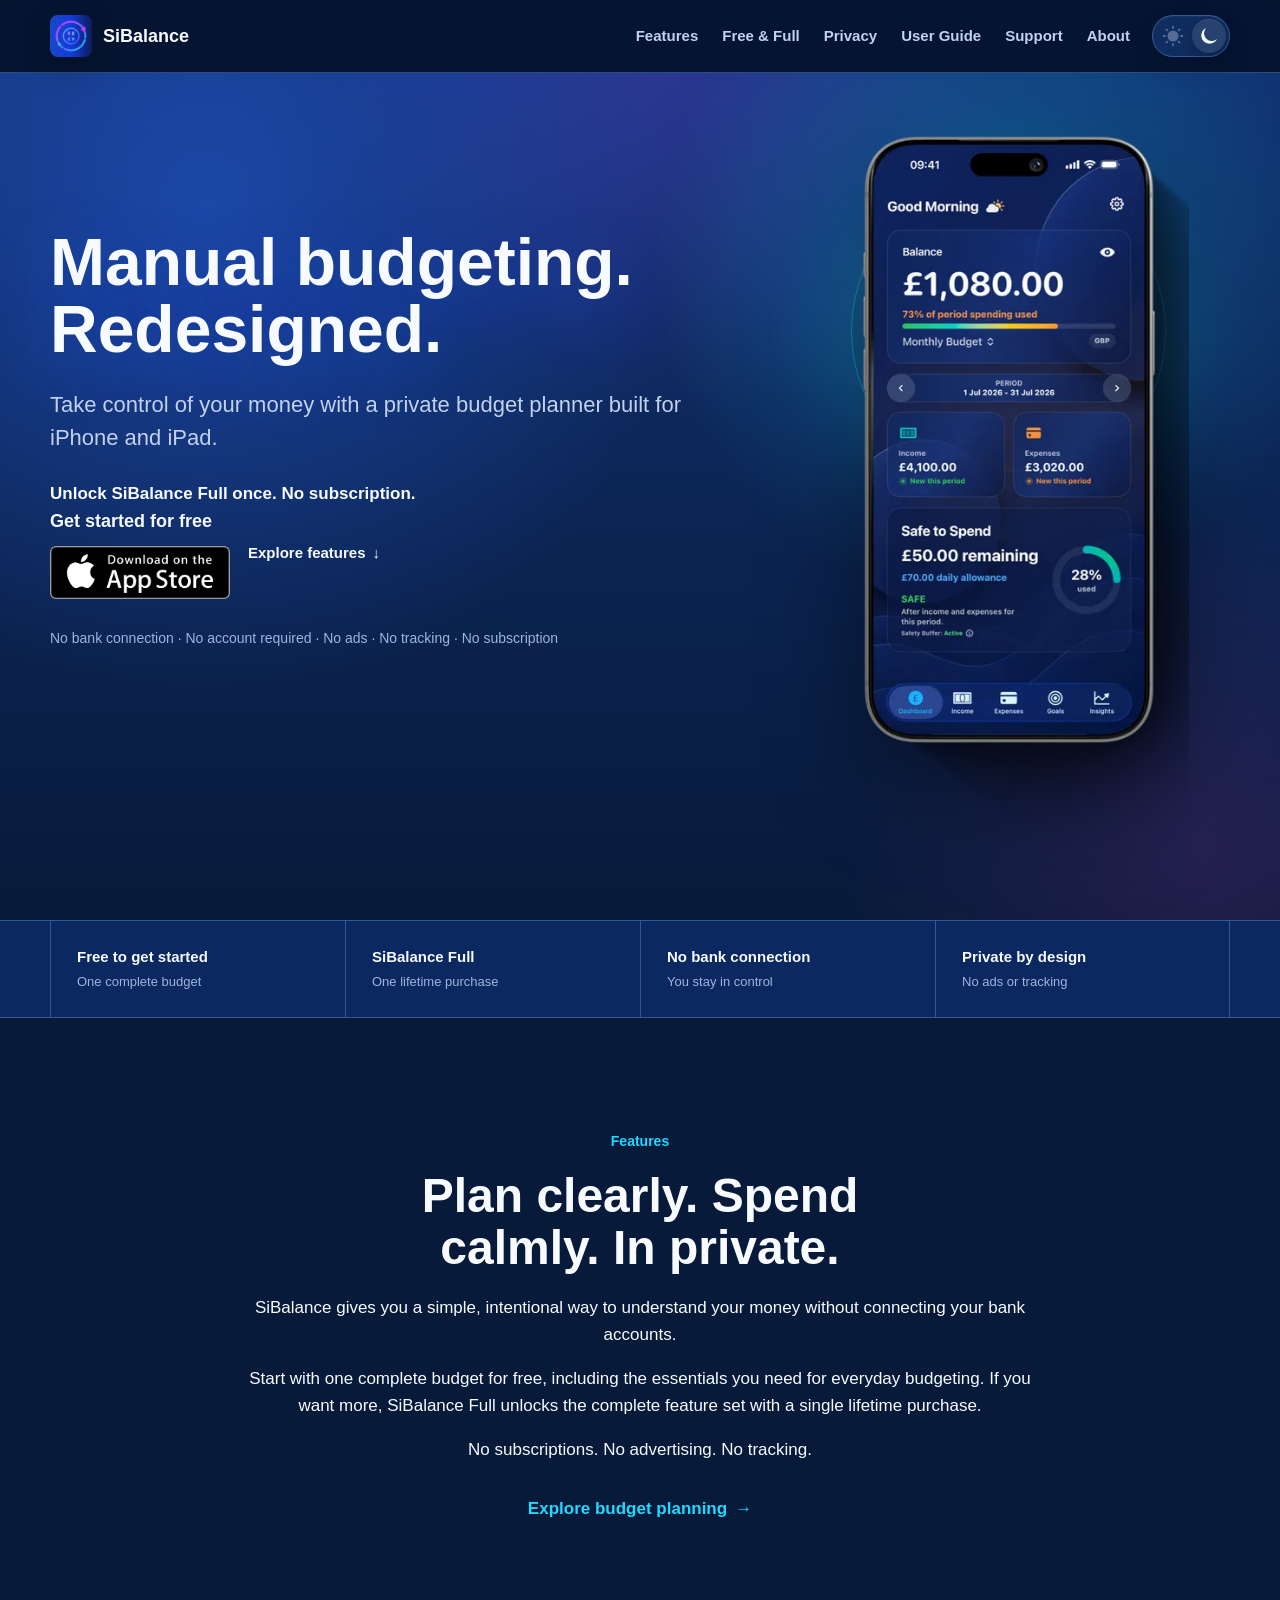
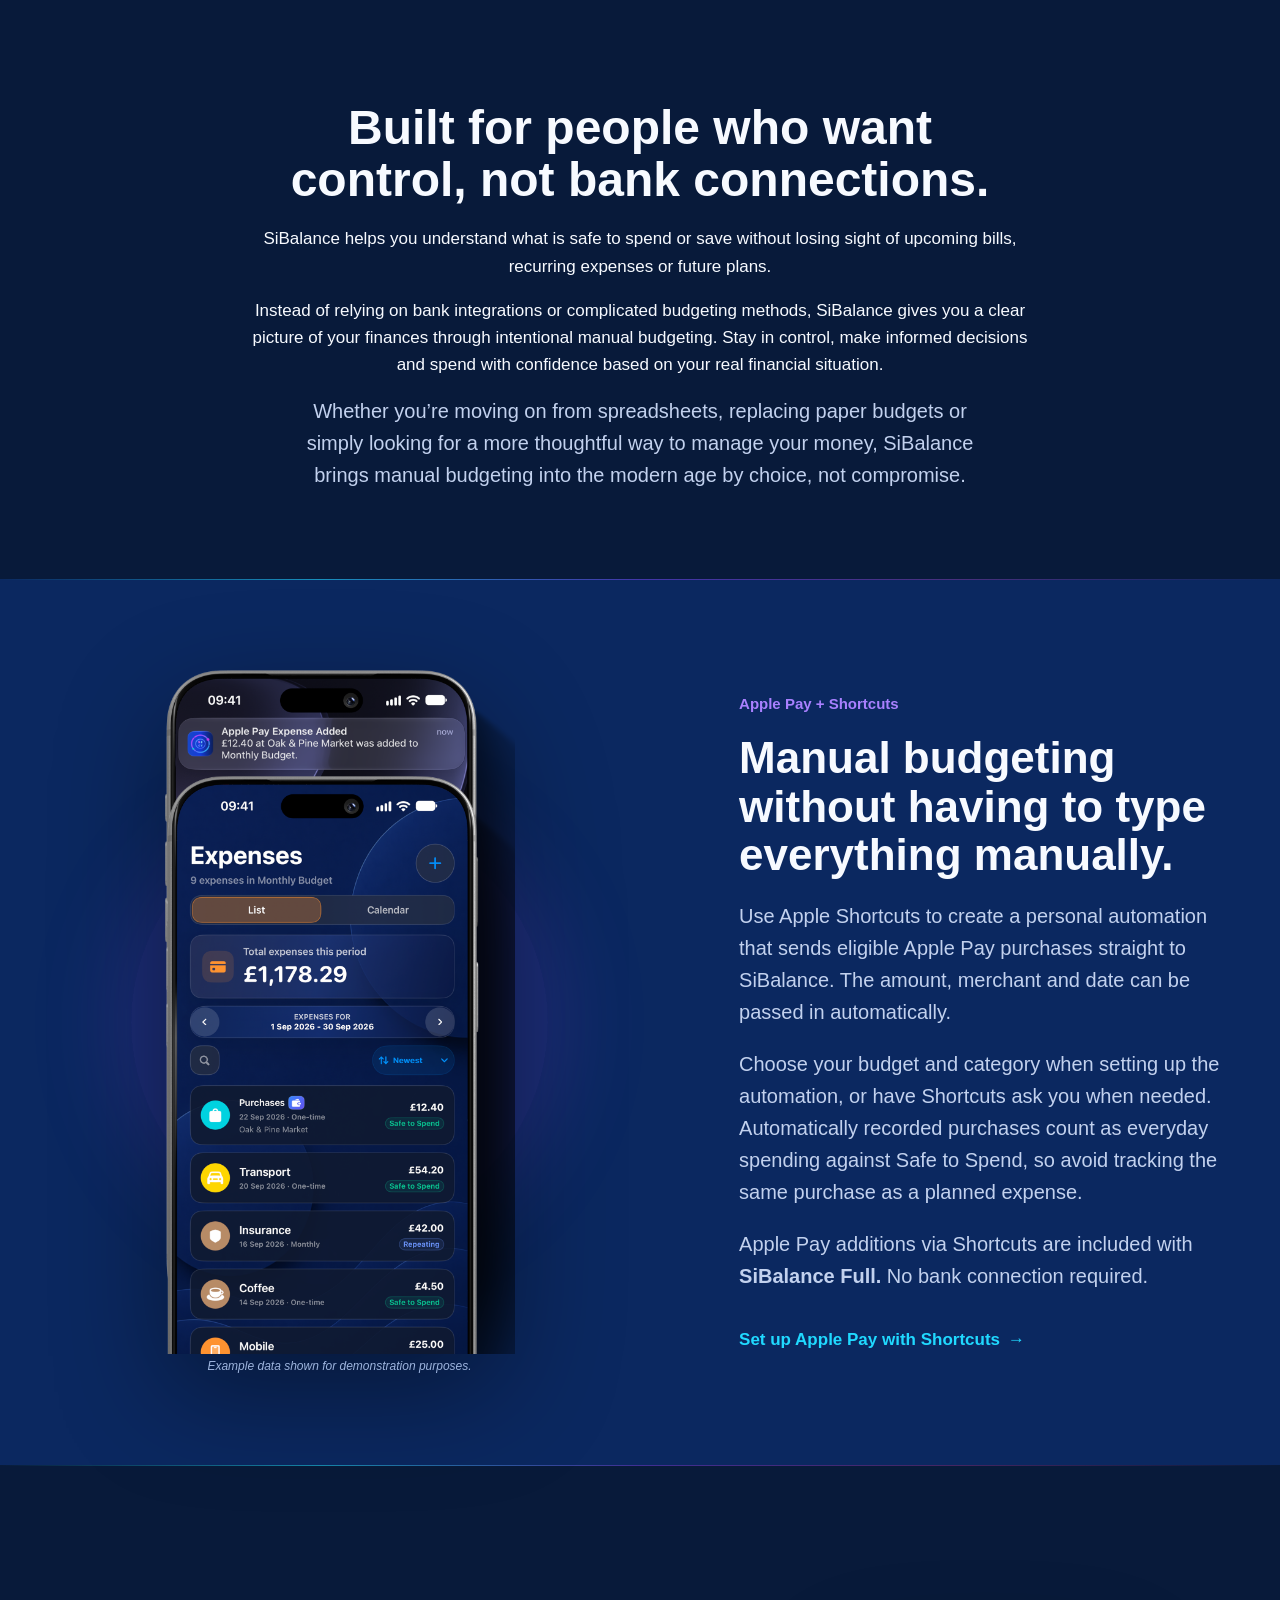
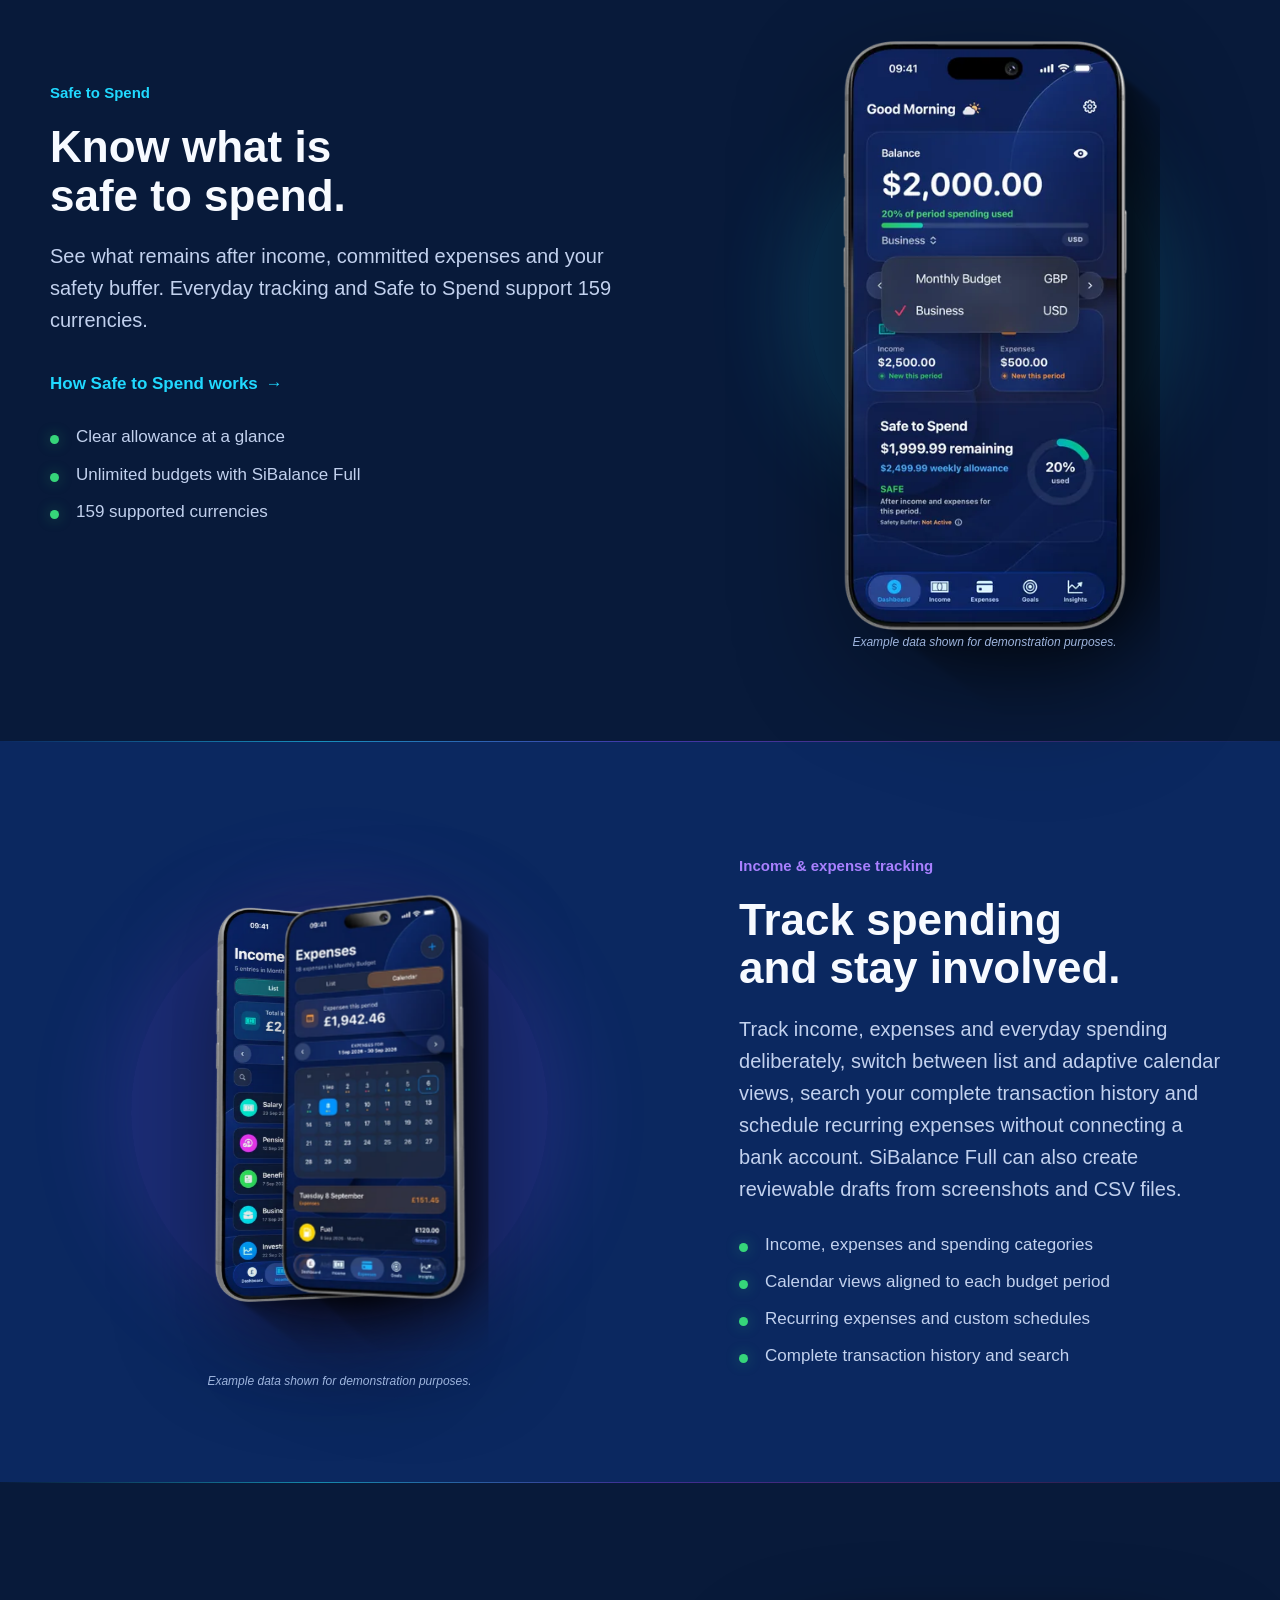
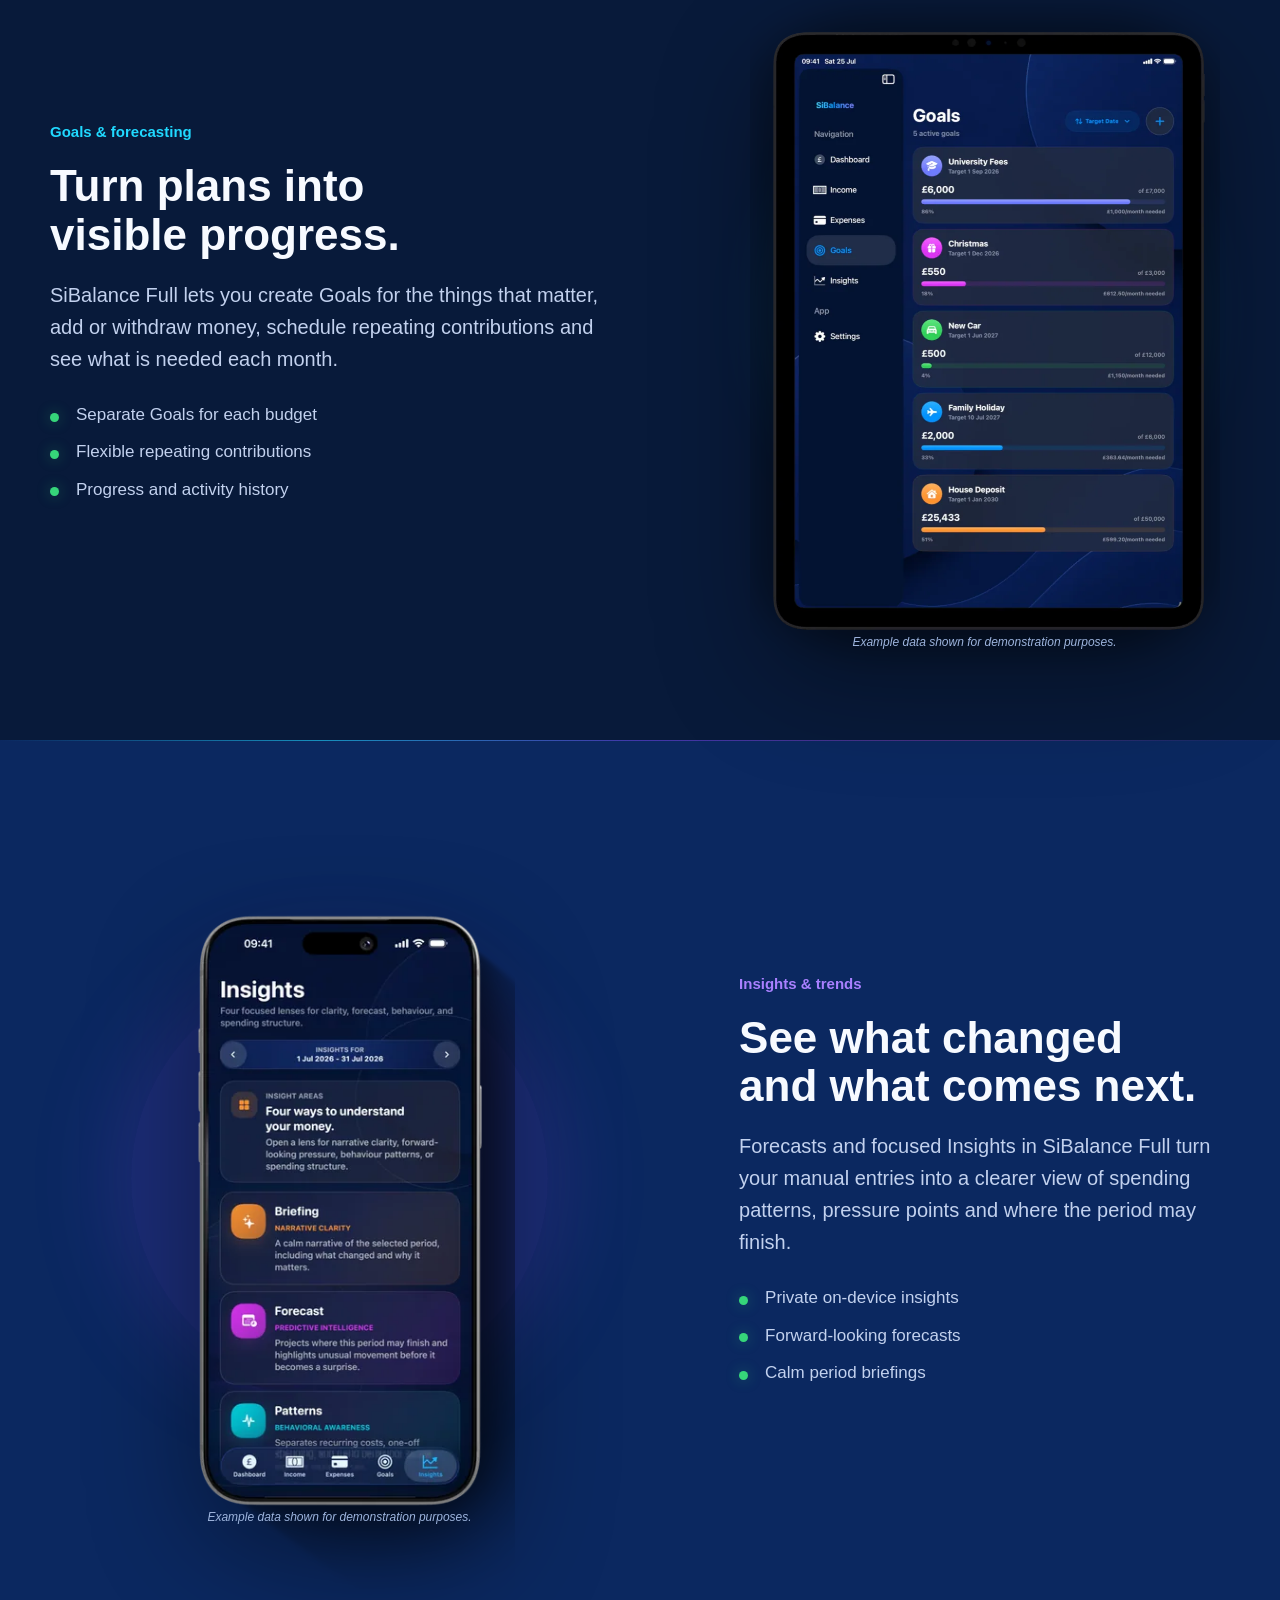
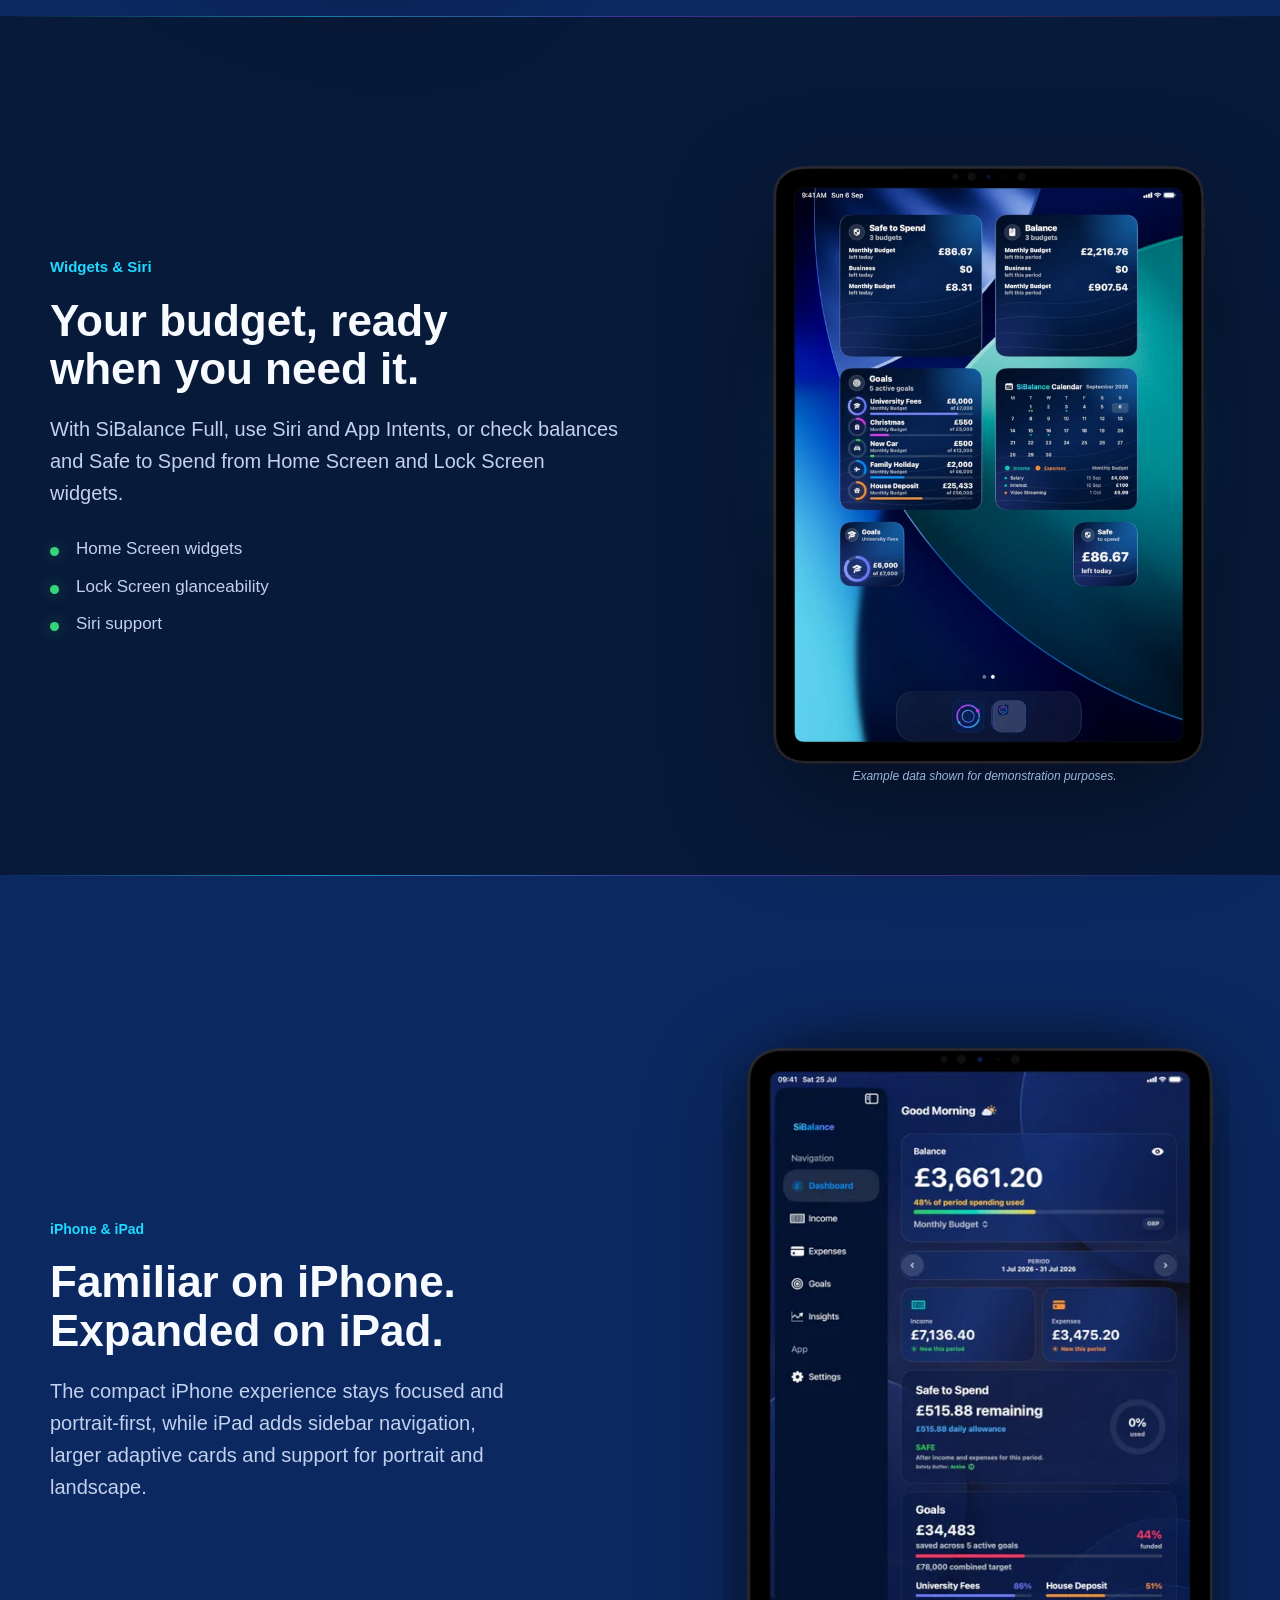
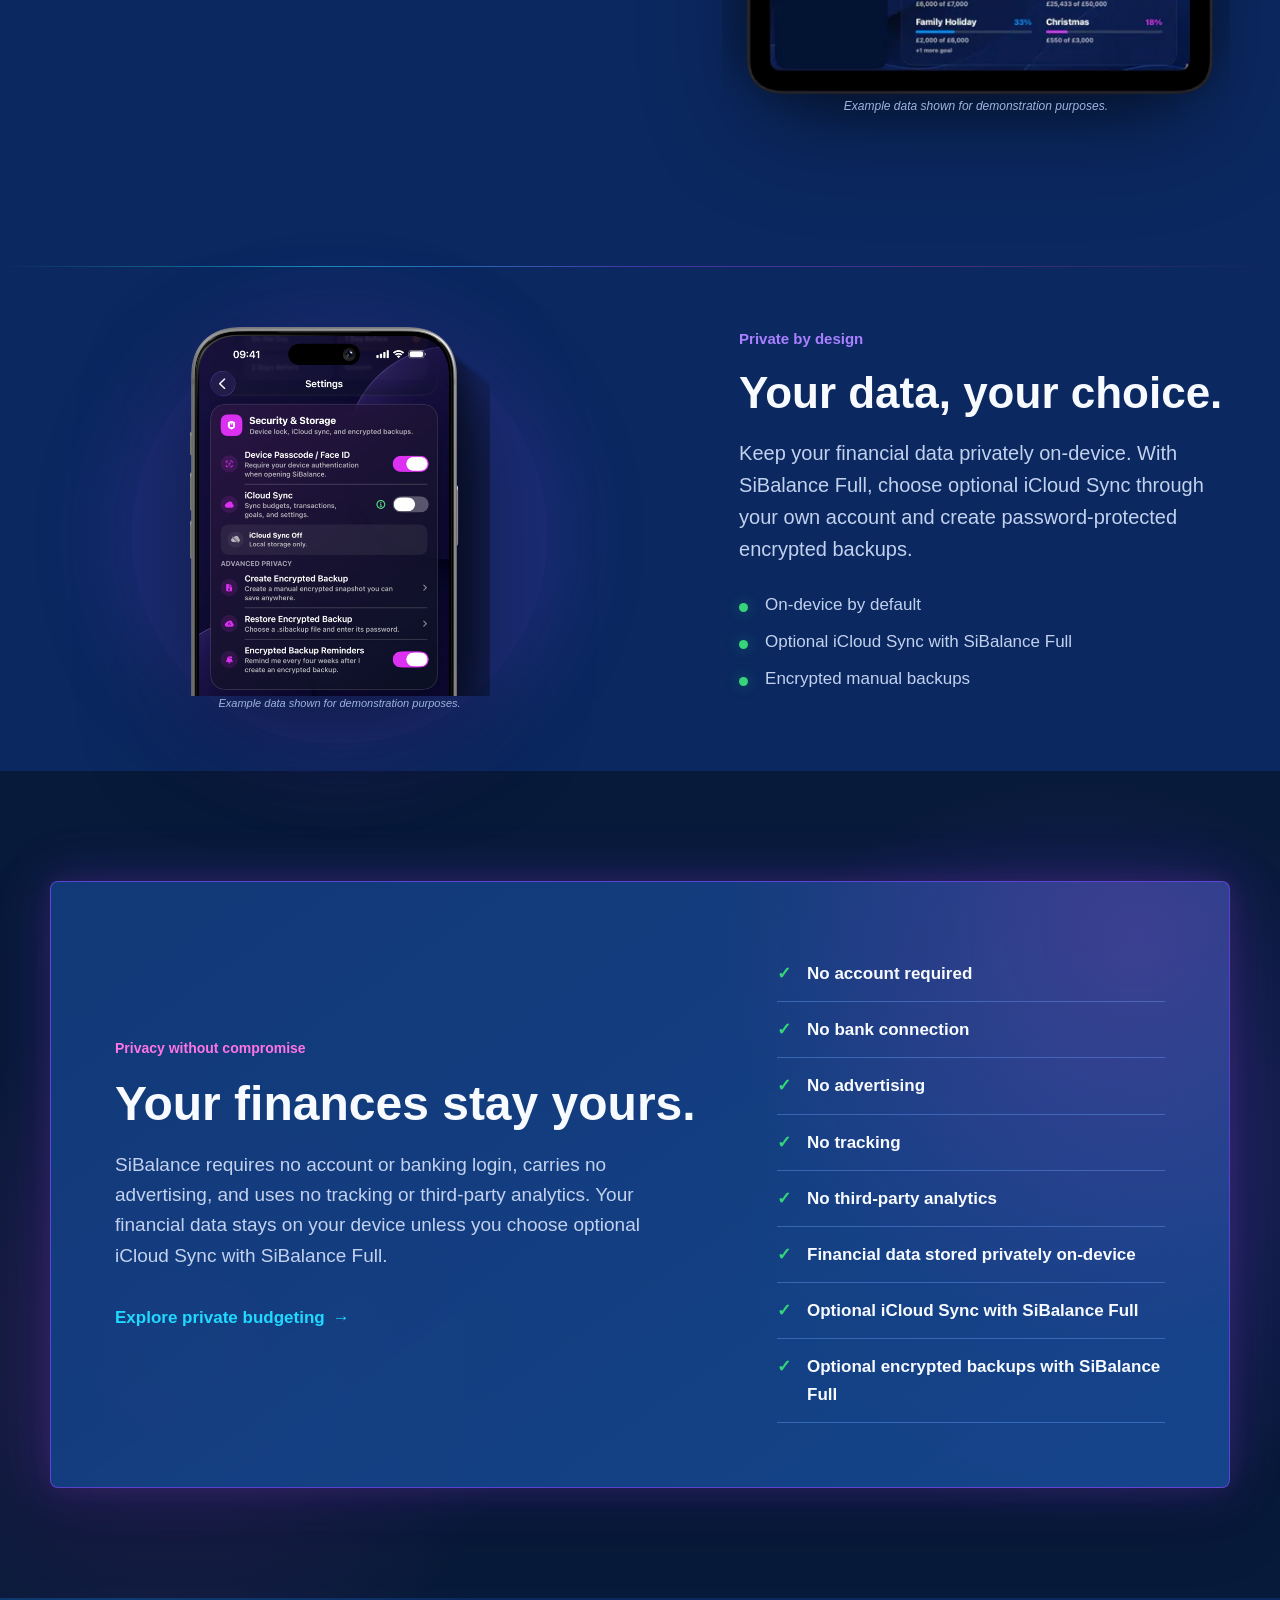
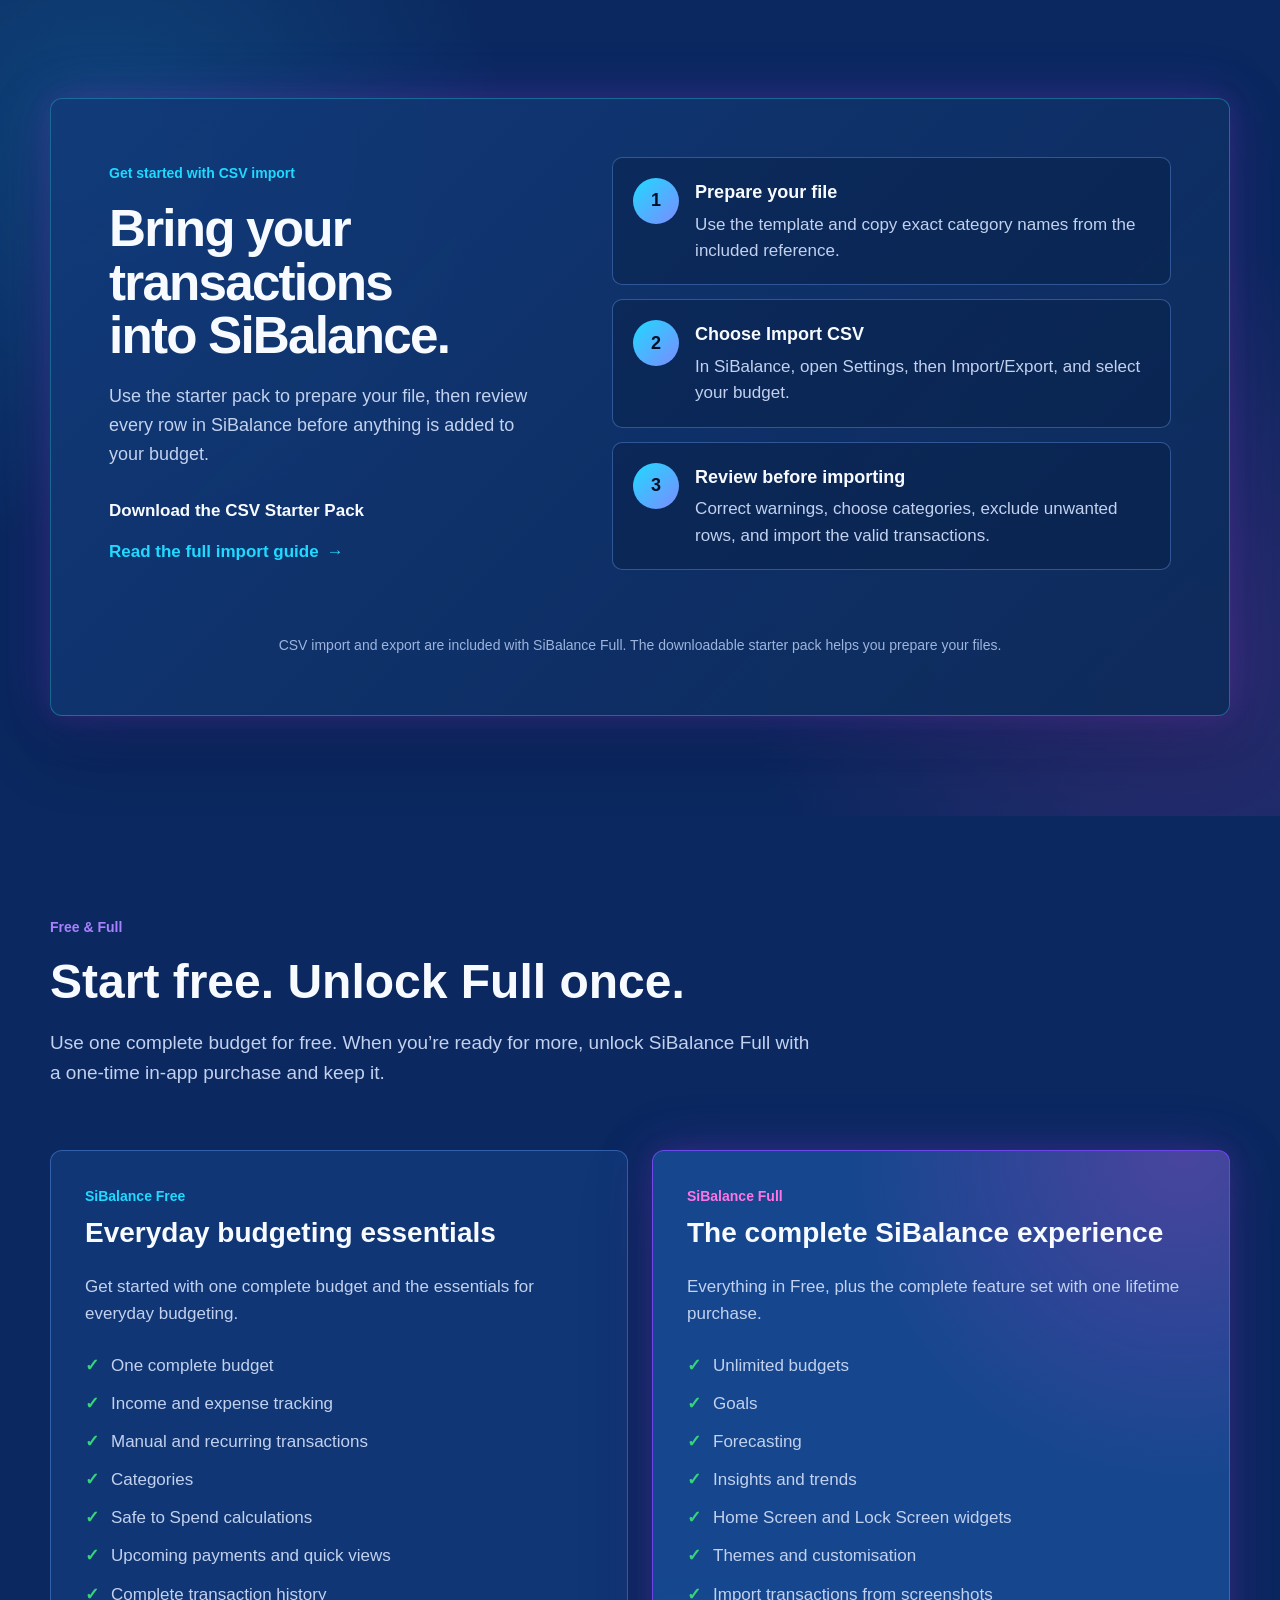
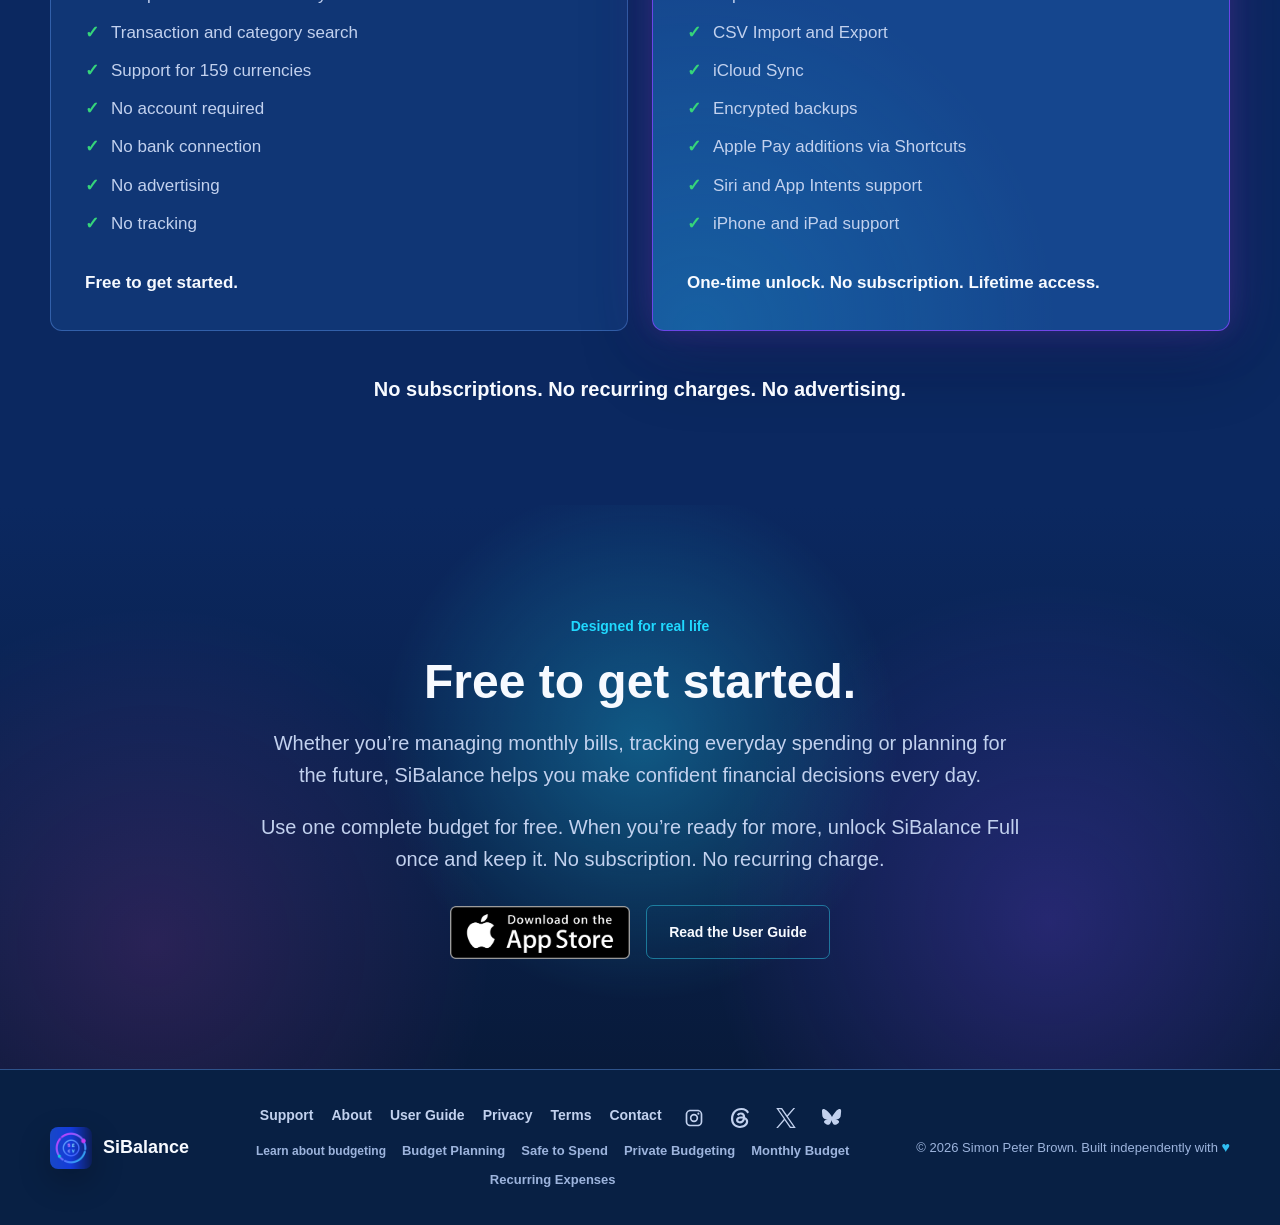
==== commit b7653272: "Update website for SiBalance Free and Full lifetime unlock" ====
--- a/index.html
+++ b/index.html
@@ -6,14 +6,14 @@
   <title>SiBalance – Manual Budgeting App for iPhone &amp; iPad</title>
   <link rel="canonical" href="https://sibalance.app/">
   <link rel="icon" href="assets/favicon.png" type="image/png">
-  <meta name="description" content="SiBalance is a private budgeting app for iPhone and iPad. Track income, expenses and Safe to Spend, with reviewable screenshot and CSV imports and no bank connection.">
+  <meta name="description" content="SiBalance is a private budget planner for iPhone and iPad. Start with one complete budget for free. Unlock SiBalance Full once. No subscription or bank connection.">
   <meta name="theme-color" content="#081a3a">
   <meta name="apple-itunes-app" content="app-id=6776341469">
   <meta property="og:type" content="website">
   <meta property="og:site_name" content="SiBalance">
   <meta property="og:locale" content="en_GB">
   <meta property="og:title" content="SiBalance – Manual Budgeting App for iPhone &amp; iPad">
-  <meta property="og:description" content="Track income, expenses and Safe to Spend privately, with reviewable screenshot and CSV imports and no bank connection.">
+  <meta property="og:description" content="Start with one complete budget for free. Unlock SiBalance Full once for lifetime access. No subscription, advertising, tracking or bank connection.">
   <meta property="og:url" content="https://sibalance.app/">
   <meta property="og:image" content="https://sibalance.app/assets/social-preview.png">
   <meta property="og:image:alt" content="SiBalance private budgeting dashboard displayed on an iPhone">
@@ -23,7 +23,7 @@
   <meta name="twitter:card" content="summary_large_image">
   <meta name="twitter:site" content="@SiBalanceApp">
   <meta name="twitter:title" content="SiBalance – Manual Budgeting App for iPhone &amp; iPad">
-  <meta name="twitter:description" content="Track income, expenses and Safe to Spend privately, with reviewable screenshot and CSV imports and no bank connection.">
+  <meta name="twitter:description" content="Start with one complete budget for free. Unlock SiBalance Full once for lifetime access. No subscription, advertising, tracking or bank connection.">
   <meta name="twitter:image" content="https://sibalance.app/assets/social-preview.png">
   <meta name="twitter:image:alt" content="SiBalance private budgeting dashboard displayed on an iPhone">
   <script type="application/ld+json">
@@ -57,7 +57,7 @@
         "description": "A private budgeting and money-management app for iPhone and iPad with budget planning, income and expense tracking, reviewable screenshot and CSV imports, recurring expenses and Safe to Spend.",
         "applicationCategory": "FinanceApplication",
         "operatingSystem": "iOS 18 or later; iPadOS 18 or later",
-        "isAccessibleForFree": false,
+        "isAccessibleForFree": true,
         "author": {
           "@id": "https://sibalance.app/about.html#simon"
         }
@@ -67,7 +67,7 @@
   </script>
   <script src="assets/theme.js?v=7"></script>
   <link rel="stylesheet" href="assets/site.css?v=16">
-  <link rel="stylesheet" href="assets/home.css?v=61">
+  <link rel="stylesheet" href="assets/home.css?v=63">
 </head>
 <body class="home-page">
   <a class="skip-link" href="#main-content">Skip to content</a>
@@ -88,7 +88,7 @@
       <div class="landing-navigation" id="landing-navigation">
         <nav aria-label="Site navigation">
           <a href="#features">Features</a>
-          <a href="#pricing">Buy Once</a>
+          <a href="#pricing">Free &amp; Full</a>
           <a href="privacy.html">Privacy</a>
           <a href="user-guide.html">User Guide</a>
           <a href="support.html">Support</a>
@@ -109,9 +109,11 @@
       <div class="landing-shell hero-layout">
         <div class="hero-copy">
           <h1 id="hero-heading">Manual budgeting. Redesigned.</h1>
-          <p class="hero-lede">Plan your budget, track income and expenses, and see what’s Safe to Spend. Buy SiBalance once and enjoy every feature with no subscription.</p>
+          <p class="hero-lede">Take control of your money with a private budget planner built for iPhone and iPad.</p>
+          <p class="hero-unlock-note">Unlock SiBalance Full once. No subscription.</p>
           <div class="hero-actions">
-            <a class="store-link" href="https://apps.apple.com/app/sibalance/id6776341469" target="_blank" rel="noopener noreferrer" aria-label="Get SiBalance on the App Store">
+            <a class="store-link hero-store-link" href="https://apps.apple.com/app/sibalance/id6776341469" target="_blank" rel="noopener noreferrer" aria-label="Get started for free — download SiBalance on the App Store">
+              <span class="hero-free-label">Get started for free</span>
               <img class="store-badge" src="assets/download-on-app-store.png" alt="Download on the App Store" width="3840" height="1138">
             </a>
             <a class="hero-secondary-link" href="#features">Explore features <span aria-hidden="true">↓</span></a>
@@ -127,8 +129,8 @@
 
     <section class="trust-strip" aria-label="SiBalance pricing and privacy benefits">
       <div class="landing-shell trust-grid">
-        <p><strong>Buy once</strong><span>One upfront purchase</span></p>
-        <p><strong>Every feature included</strong><span>No separate upgrade</span></p>
+        <p><strong>Free to get started</strong><span>One complete budget</span></p>
+        <p><strong>SiBalance Full</strong><span>One lifetime purchase</span></p>
         <p><strong>No bank connection</strong><span>You stay in control</span></p>
         <p><strong>Private by design</strong><span>No ads or tracking</span></p>
       </div>
@@ -136,19 +138,28 @@
 
     <section class="features-intro landing-shell" aria-labelledby="features-heading">
       <p class="section-label" id="features">Features</p>
-      <h2 id="features-heading">A calmer way to understand your money.</h2>
-      <p>Create a budget around your income, expenses and recurring commitments. Track spending as it happens, understand what remains available and plan ahead with a clear view of your money.</p>
+      <h2 id="features-heading">Plan clearly. Spend calmly. In private.</h2>
+      <p>SiBalance gives you a simple, intentional way to understand your money without connecting your bank accounts.</p>
+      <p>Start with one complete budget for free, including the essentials you need for everyday budgeting. If you want more, SiBalance Full unlocks the complete feature set with a single lifetime purchase.</p>
+      <p>No subscriptions. No advertising. No tracking.</p>
       <a class="text-link" href="budget-planning.html">Explore budget planning <span aria-hidden="true">→</span></a>
+    </section>
+
+    <section class="features-intro landing-shell" aria-labelledby="manual-budgeting-heading">
+      <h2 id="manual-budgeting-heading">Built for people who want control, not bank connections.</h2>
+      <p>SiBalance helps you understand what is safe to spend or save without losing sight of upcoming bills, recurring expenses or future plans.</p>
+      <p>Instead of relying on bank integrations or complicated budgeting methods, SiBalance gives you a clear picture of your finances through intentional manual budgeting. Stay in control, make informed decisions and spend with confidence based on your real financial situation.</p>
+      <p>Whether you’re moving on from spreadsheets, replacing paper budgets or simply looking for a more thoughtful way to manage your money, SiBalance brings manual budgeting into the modern age by choice, not compromise.</p>
     </section>
 
     <section class="feature-section feature-section-tinted" aria-labelledby="apple-pay-heading">
       <div class="landing-shell feature-row feature-row-reverse">
         <div class="feature-copy">
           <p class="feature-number">Apple Pay + Shortcuts</p>
-          <h2 id="apple-pay-heading">Log Apple Pay purchases with less typing.</h2>
+          <h2 id="apple-pay-heading">Manual budgeting without having to type everything manually.</h2>
           <p>Use Apple Shortcuts to create a personal automation that sends eligible Apple Pay purchases straight to SiBalance. The amount, merchant and date can be passed in automatically.</p>
           <p>Choose your budget and category when setting up the automation, or have Shortcuts ask you when needed. Automatically recorded purchases count as everyday spending against Safe to Spend, so avoid tracking the same purchase as a planned expense.</p>
-          <p>Keep your budget up to date while staying in control of your money. <strong>No bank connection required.</strong></p>
+          <p>Apple Pay additions via Shortcuts are included with <strong>SiBalance Full.</strong> No bank connection required.</p>
           <a class="text-link" href="user-guide.html#automatically-add-apple-pay-purchases-to-sibalance">Set up Apple Pay with Shortcuts <span aria-hidden="true">→</span></a>
         </div>
         <figure class="feature-visual screenshot-apple-pay">
@@ -167,7 +178,7 @@
           <a class="text-link" href="safe-to-spend.html">How Safe to Spend works <span aria-hidden="true">→</span></a>
           <ul class="feature-points">
             <li>Clear allowance at a glance</li>
-            <li>Unlimited budgets</li>
+            <li>Unlimited budgets with SiBalance Full</li>
             <li>159 supported currencies</li>
           </ul>
         </div>
@@ -183,7 +194,7 @@
         <div class="feature-copy">
           <p class="feature-number">Income &amp; expense tracking</p>
           <h2 id="tracking-heading">Track spending and stay involved.</h2>
-          <p>Track income, expenses and everyday spending deliberately, switch between list and adaptive calendar views, search your complete transaction history and schedule recurring expenses without connecting a bank account. SiBalance can also create reviewable drafts from screenshots and CSV files.</p>
+          <p>Track income, expenses and everyday spending deliberately, switch between list and adaptive calendar views, search your complete transaction history and schedule recurring expenses without connecting a bank account. SiBalance Full can also create reviewable drafts from screenshots and CSV files.</p>
           <ul class="feature-points">
             <li>Income, expenses and spending categories</li>
             <li>Calendar views aligned to each budget period</li>
@@ -206,7 +217,7 @@
         <div class="feature-copy">
           <p class="feature-number">Goals &amp; forecasting</p>
           <h2 id="goals-heading">Turn plans into visible progress.</h2>
-          <p>SiBalance lets you create Goals for the things that matter, add or withdraw money, schedule repeating contributions and see what is needed each month.</p>
+          <p>SiBalance Full lets you create Goals for the things that matter, add or withdraw money, schedule repeating contributions and see what is needed each month.</p>
           <ul class="feature-points">
             <li>Separate Goals for each budget</li>
             <li>Flexible repeating contributions</li>
@@ -225,7 +236,7 @@
         <div class="feature-copy">
           <p class="feature-number">Insights &amp; trends</p>
           <h2 id="insights-heading">See what changed and what comes next.</h2>
-          <p>Forecasts and focused Insights turn your manual entries into a clearer view of spending patterns, pressure points and where the period may finish.</p>
+          <p>Forecasts and focused Insights in SiBalance Full turn your manual entries into a clearer view of spending patterns, pressure points and where the period may finish.</p>
           <ul class="feature-points">
             <li>Private on-device insights</li>
             <li>Forward-looking forecasts</li>
@@ -244,7 +255,7 @@
         <div class="feature-copy">
           <p class="feature-number">Widgets &amp; Siri</p>
           <h2 id="widgets-heading">Your budget, ready when you need it.</h2>
-          <p>Use Siri and App Intents, or check balances and Safe to Spend from Home Screen and Lock Screen widgets.</p>
+          <p>With SiBalance Full, use Siri and App Intents, or check balances and Safe to Spend from Home Screen and Lock Screen widgets.</p>
           <ul class="feature-points">
             <li>Home Screen widgets</li>
             <li>Lock Screen glanceability</li>
@@ -278,10 +289,10 @@
         <div class="feature-copy">
           <p class="feature-number">Private by design</p>
           <h2 id="sync-heading">Your data, your choice.</h2>
-          <p>Keep your financial data privately on-device, sync through your own iCloud account if you choose, and create password-protected encrypted backup files.</p>
+          <p>Keep your financial data privately on-device. With SiBalance Full, choose optional iCloud Sync through your own account and create password-protected encrypted backups.</p>
           <ul class="feature-points">
             <li>On-device by default</li>
-            <li>Optional iCloud Sync</li>
+            <li>Optional iCloud Sync with SiBalance Full</li>
             <li>Encrypted manual backups</li>
           </ul>
         </div>
@@ -297,7 +308,7 @@
         <div>
           <p class="section-label">Privacy without compromise</p>
           <h2 id="privacy-heading">Your finances stay yours.</h2>
-          <p>SiBalance requires no account or banking login, carries no advertising, and uses no tracking or third-party analytics. Your financial data stays on your device unless you choose optional iCloud Sync.</p>
+          <p>SiBalance requires no account or banking login, carries no advertising, and uses no tracking or third-party analytics. Your financial data stays on your device unless you choose optional iCloud Sync with SiBalance Full.</p>
           <a class="text-link" href="private-budgeting.html">Explore private budgeting <span aria-hidden="true">→</span></a>
         </div>
         <ul class="privacy-list">
@@ -306,8 +317,9 @@
           <li>No advertising</li>
           <li>No tracking</li>
           <li>No third-party analytics</li>
-          <li>Financial data stored on-device</li>
-          <li>Optional iCloud Sync</li>
+          <li>Financial data stored privately on-device</li>
+          <li>Optional iCloud Sync with SiBalance Full</li>
+          <li>Optional encrypted backups with SiBalance Full</li>
         </ul>
       </div>
     </section>
@@ -337,45 +349,60 @@
             <div><strong>Review before importing</strong><span>Correct warnings, choose categories, exclude unwanted rows, and import the valid transactions.</span></div>
           </li>
         </ol>
-        <p class="import-included-note">CSV import and export are included with SiBalance. The downloadable starter pack helps you prepare your files.</p>
+        <p class="import-included-note">CSV import and export are included with SiBalance Full. The downloadable starter pack helps you prepare your files.</p>
       </div>
     </section>
 
     <section class="purchase-section" id="pricing" aria-labelledby="purchase-heading">
       <div class="landing-shell purchase-panel">
         <div class="purchase-intro">
-          <p class="section-label">Buy once</p>
-          <h2 id="purchase-heading">Every feature. One purchase.</h2>
-          <p>Buy SiBalance once from the App Store and get the complete budgeting experience. There is no subscription and no separate upgrade.</p>
+          <p class="section-label">Free &amp; Full</p>
+          <h2 id="purchase-heading">Start free. Unlock Full once.</h2>
+          <p>Use one complete budget for free. When you’re ready for more, unlock SiBalance Full with a one-time in-app purchase and keep it.</p>
         </div>
         <div class="plan-grid">
-          <a class="plan-card plan-card-featured" href="https://apps.apple.com/app/sibalance/id6776341469" target="_blank" rel="noopener noreferrer" aria-label="Buy SiBalance on the App Store">
-            <p class="plan-name">SiBalance</p>
-            <h3>The complete app</h3>
+          <article class="plan-card" aria-labelledby="plan-free-heading">
+            <p class="plan-name">SiBalance Free</p>
+            <h3 id="plan-free-heading">Everyday budgeting essentials</h3>
+            <p class="plan-description">Get started with one complete budget and the essentials for everyday budgeting.</p>
             <ul>
-              <li>Dashboard and balance overview</li>
+              <li>One complete budget</li>
               <li>Income and expense tracking</li>
               <li>Manual and recurring transactions</li>
-              <li>Categories, history and search</li>
+              <li>Categories</li>
               <li>Safe to Spend calculations</li>
               <li>Upcoming payments and quick views</li>
+              <li>Complete transaction history</li>
+              <li>Transaction and category search</li>
+              <li>Support for 159 currencies</li>
+              <li>No account required</li>
+              <li>No bank connection</li>
+              <li>No advertising</li>
+              <li>No tracking</li>
+            </ul>
+            <p class="purchase-summary-note">Free to get started.</p>
+          </article>
+          <article class="plan-card plan-card-featured" aria-labelledby="plan-full-heading">
+            <p class="plan-name">SiBalance Full</p>
+            <h3 id="plan-full-heading">The complete SiBalance experience</h3>
+            <p class="plan-description">Everything in Free, plus the complete feature set with one lifetime purchase.</p>
+            <ul>
               <li>Unlimited budgets</li>
-              <li>iCloud Sync</li>
-              <li>Encrypted backups</li>
               <li>Goals</li>
               <li>Forecasting</li>
               <li>Insights and trends</li>
               <li>Home Screen and Lock Screen widgets</li>
-              <li>Themes</li>
+              <li>Themes and customisation</li>
               <li>Import transactions from screenshots</li>
-              <li>Import and export from CSV</li>
+              <li>CSV Import and Export</li>
+              <li>iCloud Sync</li>
+              <li>Encrypted backups</li>
+              <li>Apple Pay additions via Shortcuts</li>
               <li>Siri and App Intents support</li>
-              <li>Apple Pay purchase automation with Shortcuts</li>
               <li>iPhone and iPad support</li>
-              <li>Support for 159 currencies</li>
             </ul>
-            <p class="purchase-summary-note">Buy once. No subscription.</p>
-          </a>
+            <p class="purchase-summary-note">One-time unlock. No subscription. Lifetime access.</p>
+          </article>
         </div>
         <p class="no-subscription-note">No subscriptions. No recurring charges. No advertising.</p>
       </div>
@@ -383,9 +410,10 @@
 
     <section class="final-cta" aria-labelledby="cta-heading">
       <div class="landing-shell final-cta-inner">
-        <p class="section-label">Available for iPhone and iPad</p>
-        <h2 id="cta-heading">Take back control of your budget.</h2>
-        <p>Plan, track and manage your money privately with one upfront purchase and no subscription.</p>
+        <p class="section-label">Designed for real life</p>
+        <h2 id="cta-heading">Free to get started.</h2>
+        <p>Whether you’re managing monthly bills, tracking everyday spending or planning for the future, SiBalance helps you make confident financial decisions every day.</p>
+        <p>Use one complete budget for free. When you’re ready for more, unlock SiBalance Full once and keep it. No subscription. No recurring charge.</p>
         <div class="cta-actions">
           <a class="store-link" href="https://apps.apple.com/app/sibalance/id6776341469" target="_blank" rel="noopener noreferrer" aria-label="Get SiBalance on the App Store">
             <img class="store-badge" src="assets/download-on-app-store.png" alt="Download on the App Store" width="3840" height="1138" loading="lazy">
--- a/assets/home.css
+++ b/assets/home.css
@@ -340,6 +340,18 @@
   text-decoration: none;
 }
 
+.hero-store-link {
+  flex-direction: column;
+  gap: 10px;
+  text-decoration: none;
+}
+
+.hero-free-label {
+  color: var(--home-text);
+  font-size: 18px;
+  font-weight: 800;
+}
+
 .hero-secondary-link:hover {
   color: var(--home-cyan);
 }
@@ -1007,34 +1019,23 @@
 
 .plan-grid {
   display: grid;
-  grid-template-columns: minmax(0, 1fr);
+  grid-template-columns: repeat(2, minmax(0, 1fr));
   gap: 24px;
 }
 
 .plan-card {
-  display: block;
+  display: flex;
+  flex-direction: column;
   border: 1px solid var(--home-line);
   border-radius: 12px;
   padding: 34px;
   color: var(--home-text);
   background: rgba(18, 58, 122, 0.86);
   text-decoration: none;
-  transition: border-color 180ms ease, box-shadow 180ms ease, transform 180ms ease;
-}
-
-.plan-card:hover {
-  border-color: rgba(48, 215, 243, 0.58);
-  box-shadow: var(--dark-glow-shadow);
-  text-decoration: none;
-  transform: translateY(-3px);
 }
 
 html[data-theme="light"] .plan-card {
   background: rgba(255, 255, 255, 0.72);
-}
-
-html[data-theme="light"] .plan-card:hover {
-  box-shadow: 0 24px 60px rgba(0, 0, 0, 0.22);
 }
 
 .plan-card-featured {
@@ -1068,7 +1069,7 @@
 
 .plan-card ul {
   display: grid;
-  grid-template-columns: repeat(2, minmax(0, 1fr));
+  grid-template-columns: minmax(0, 1fr);
   column-gap: 40px;
   gap: 11px;
   margin: 0;
@@ -1091,7 +1092,8 @@
 }
 
 .plan-card .purchase-summary-note {
-  margin: 40px 0 0;
+  margin: auto 0 0;
+  padding-top: 32px;
   color: var(--home-text) !important;
   font-weight: 750;
 }
@@ -1709,3 +1711,14 @@
     animation-iteration-count: 1 !important;
   }
 }
+
+.hero-unlock-note {
+  margin: 16px 0 0;
+  color: var(--home-text);
+  font-weight: 750;
+}
+
+.plan-card .plan-description {
+  margin: 0 0 24px;
+  color: var(--home-muted);
+}
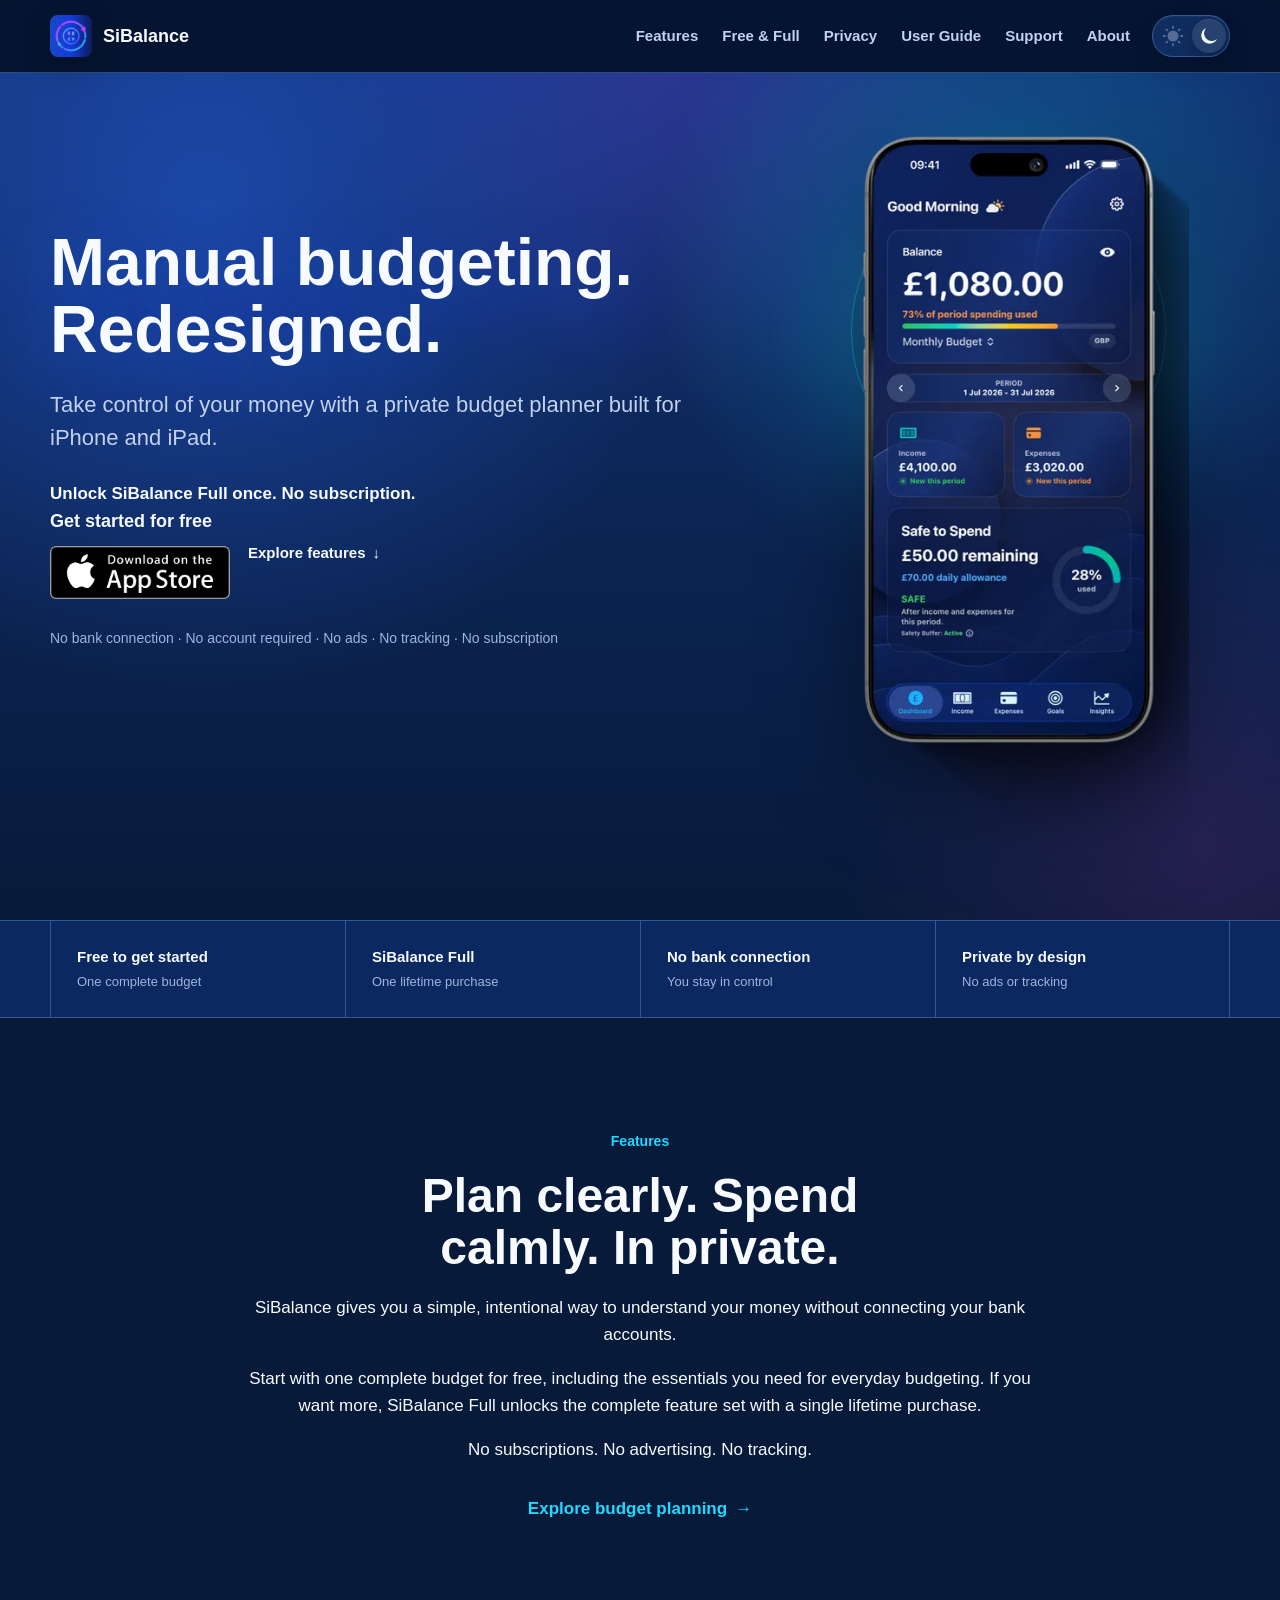
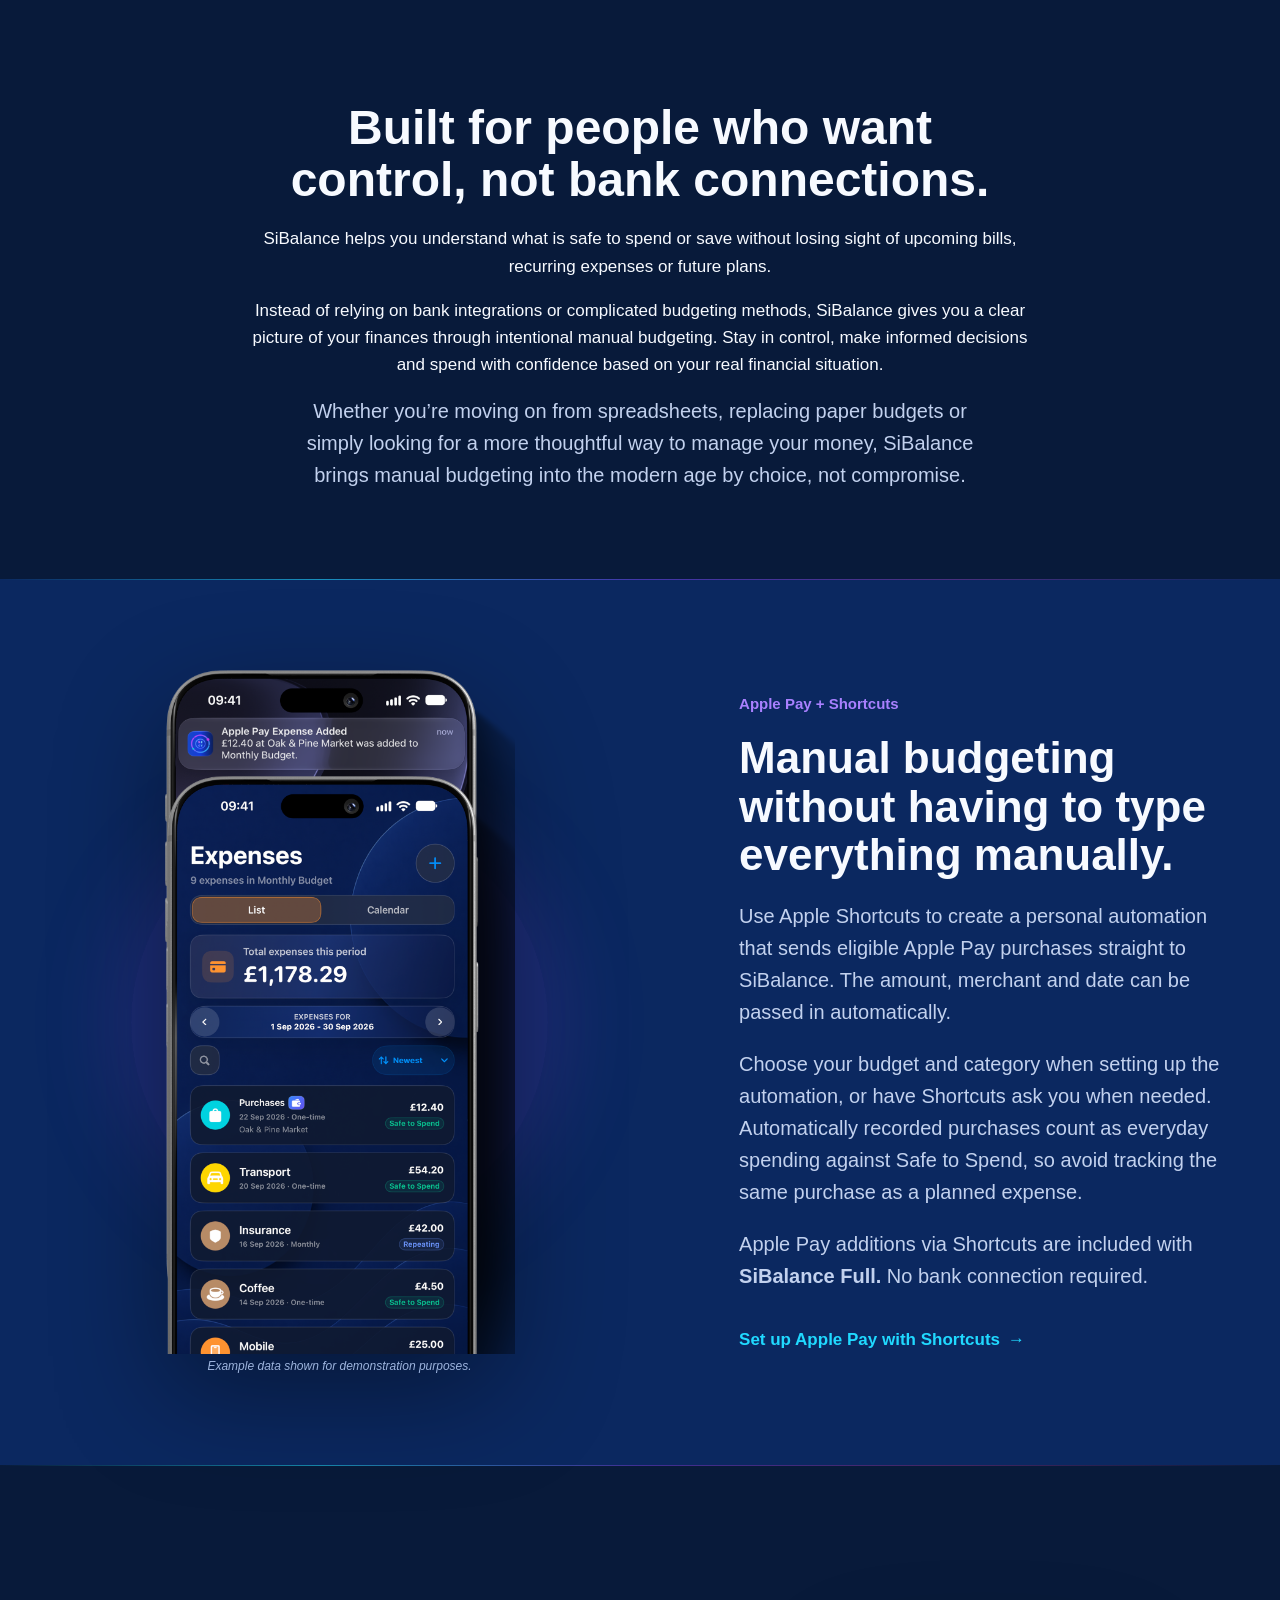
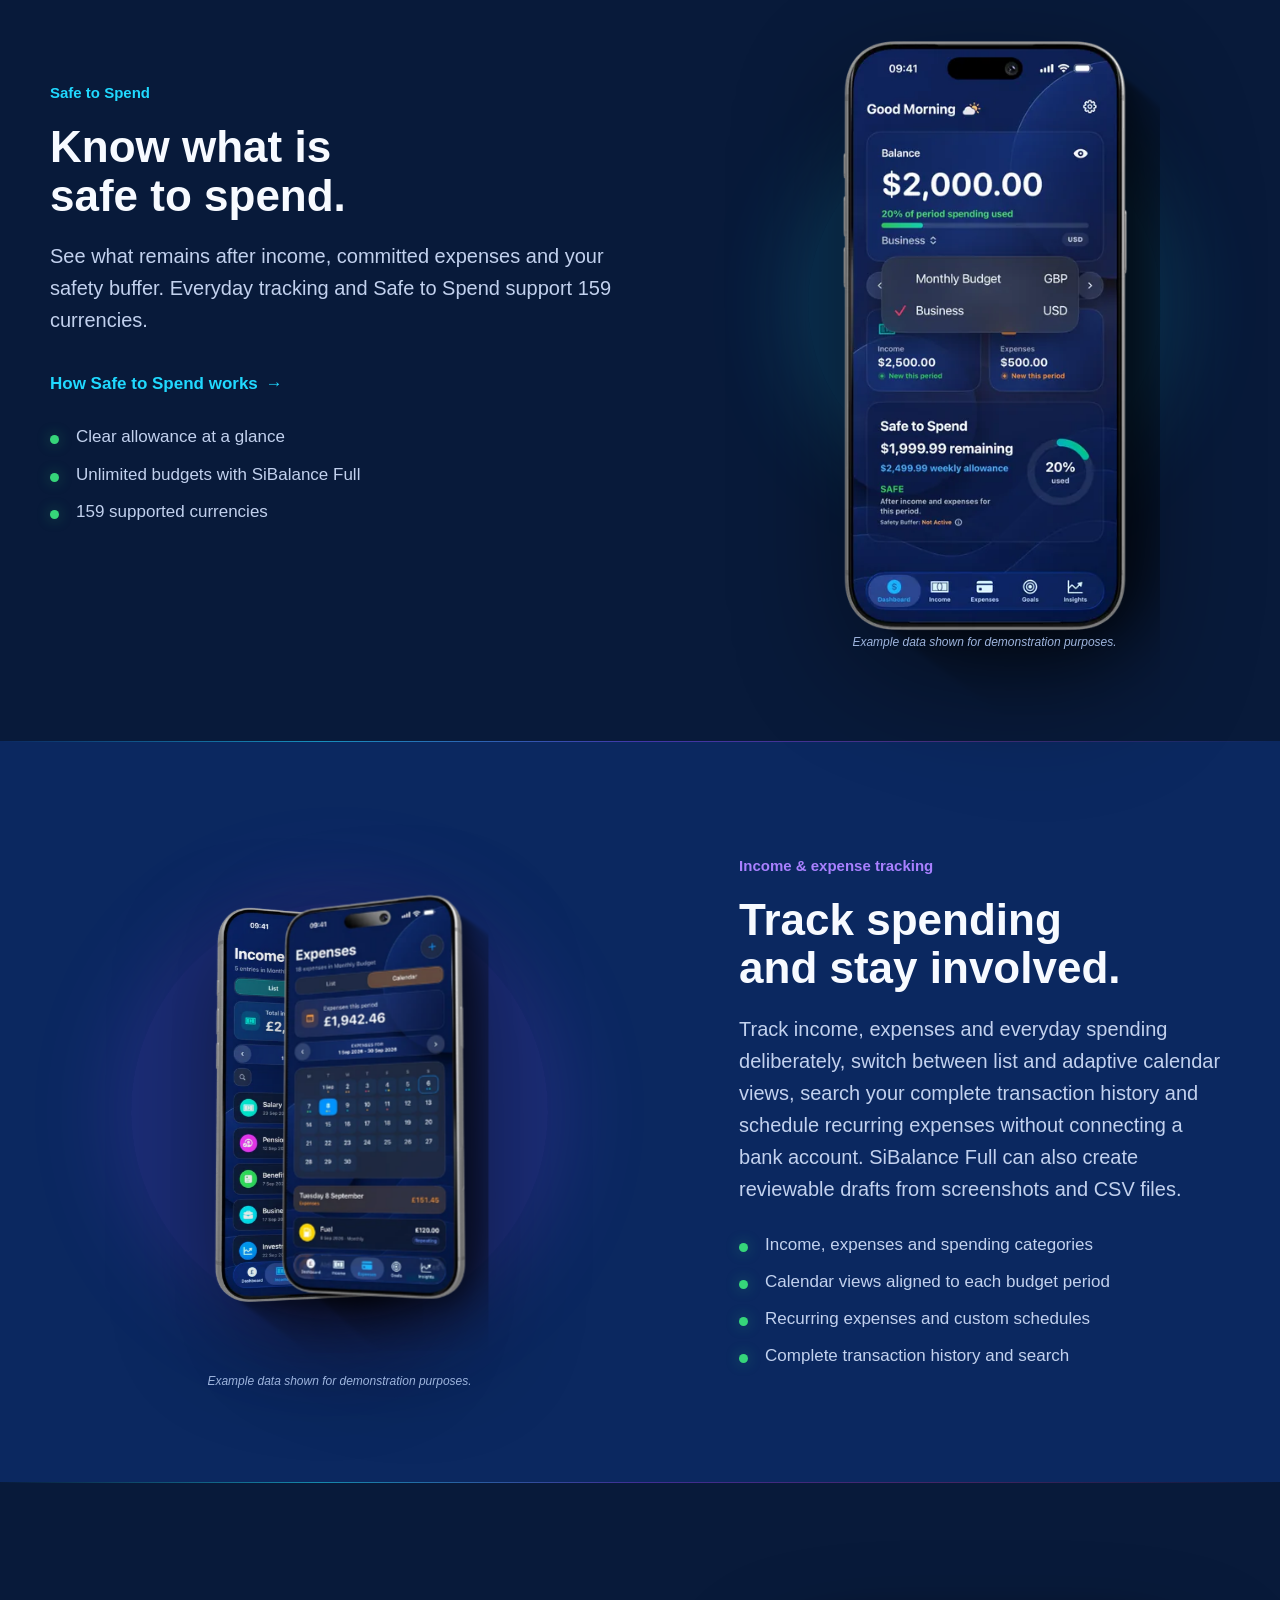
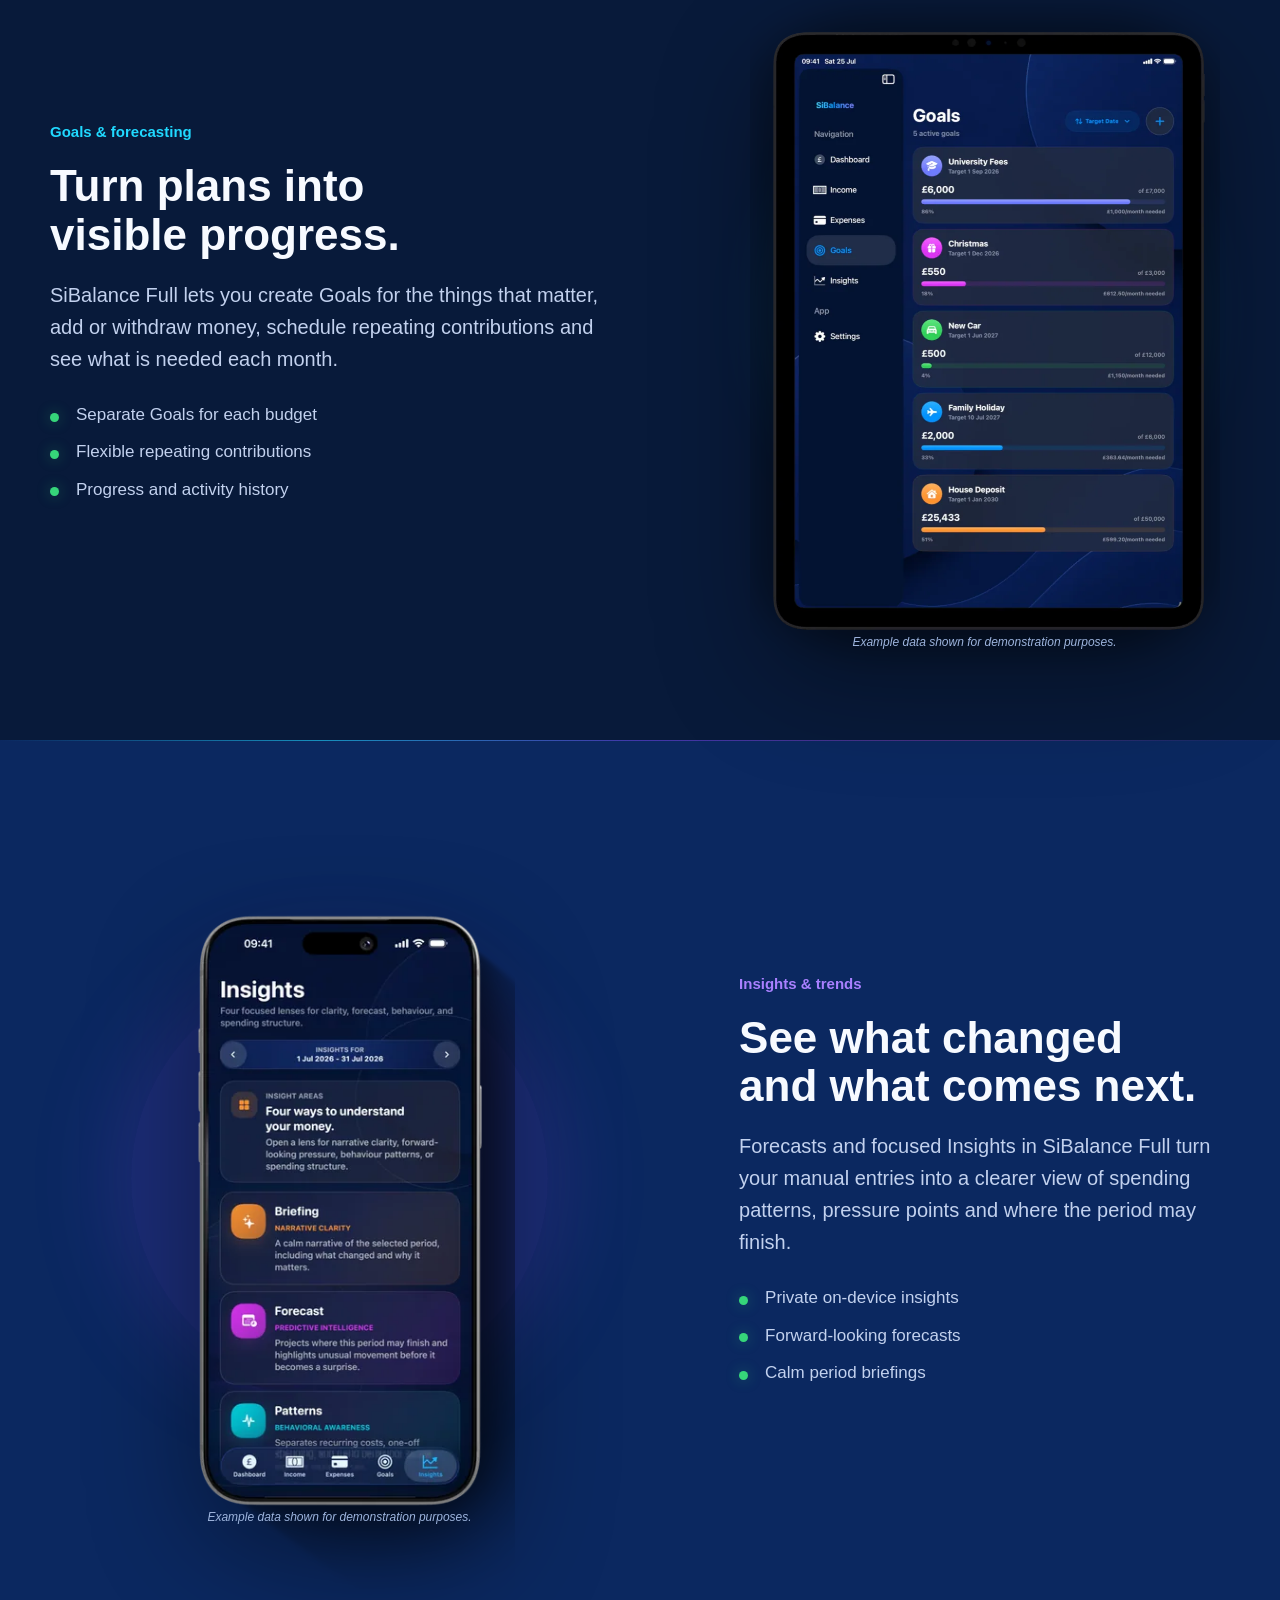
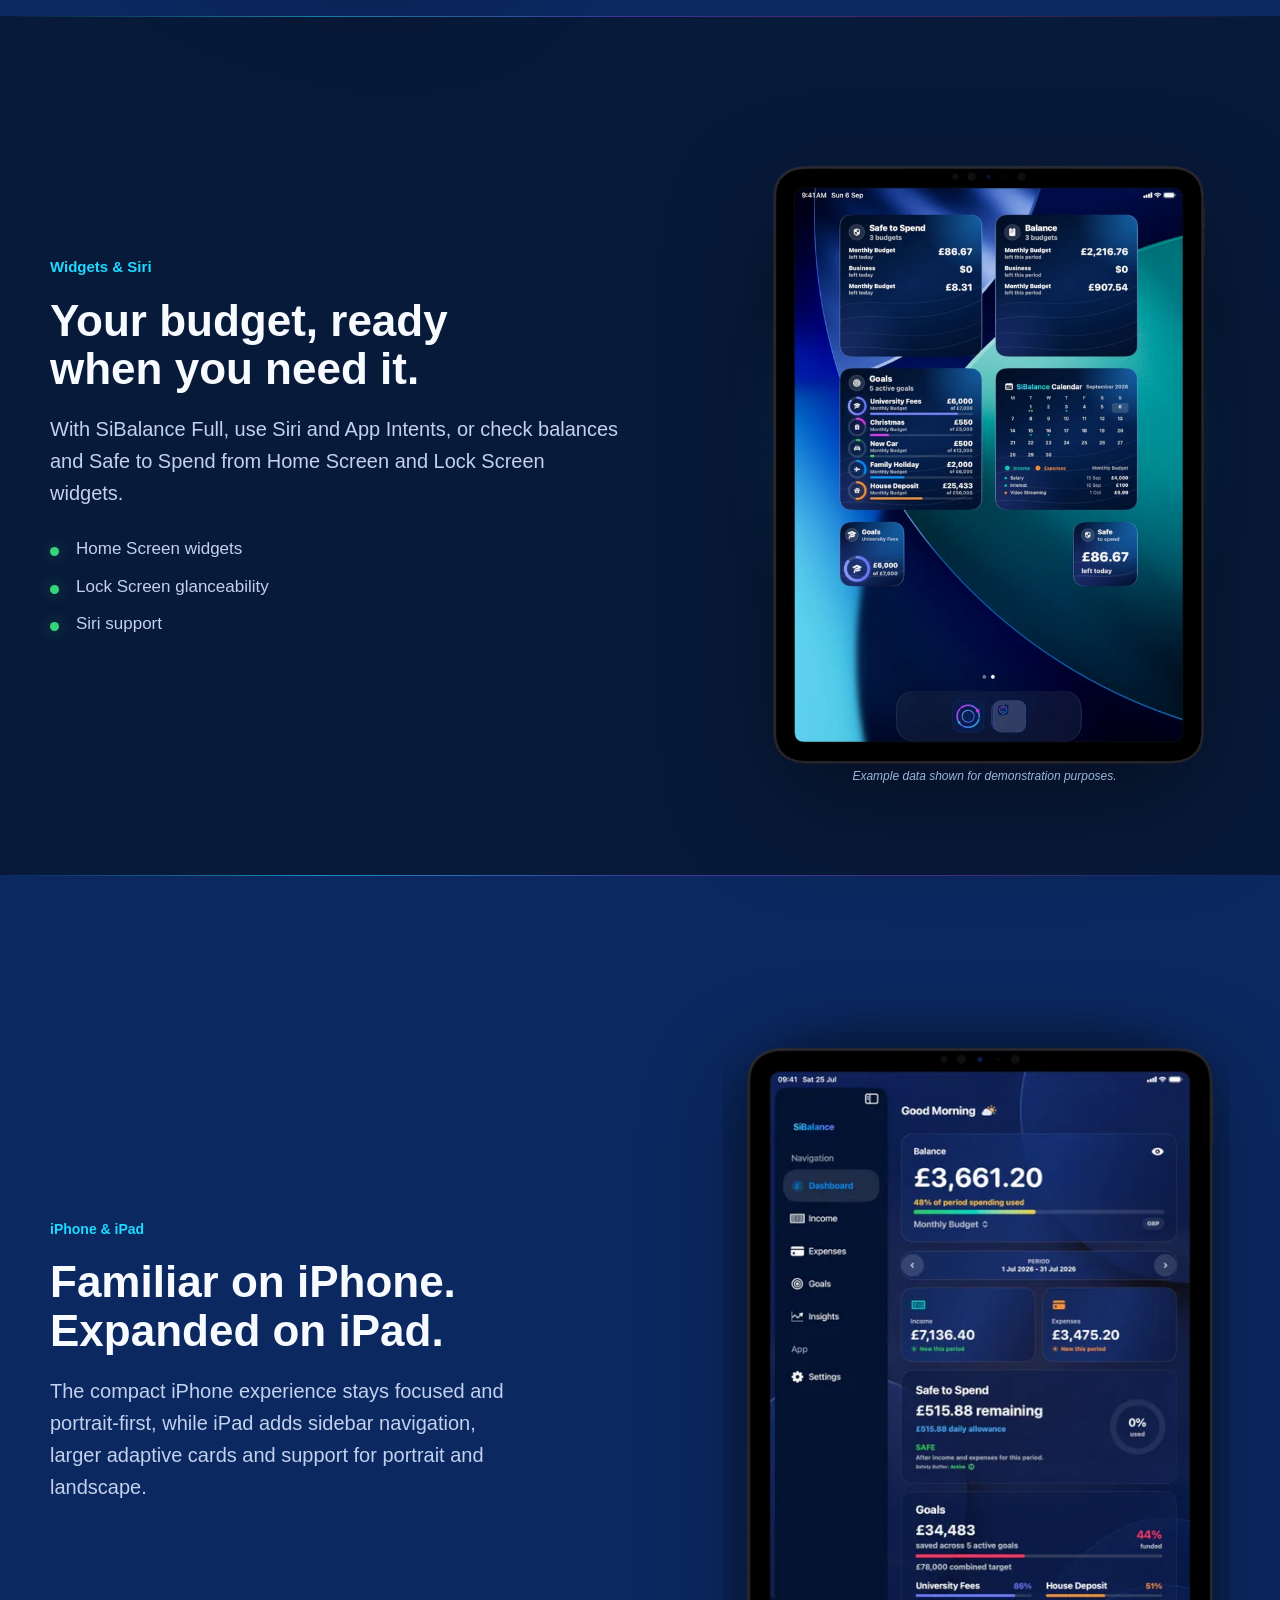
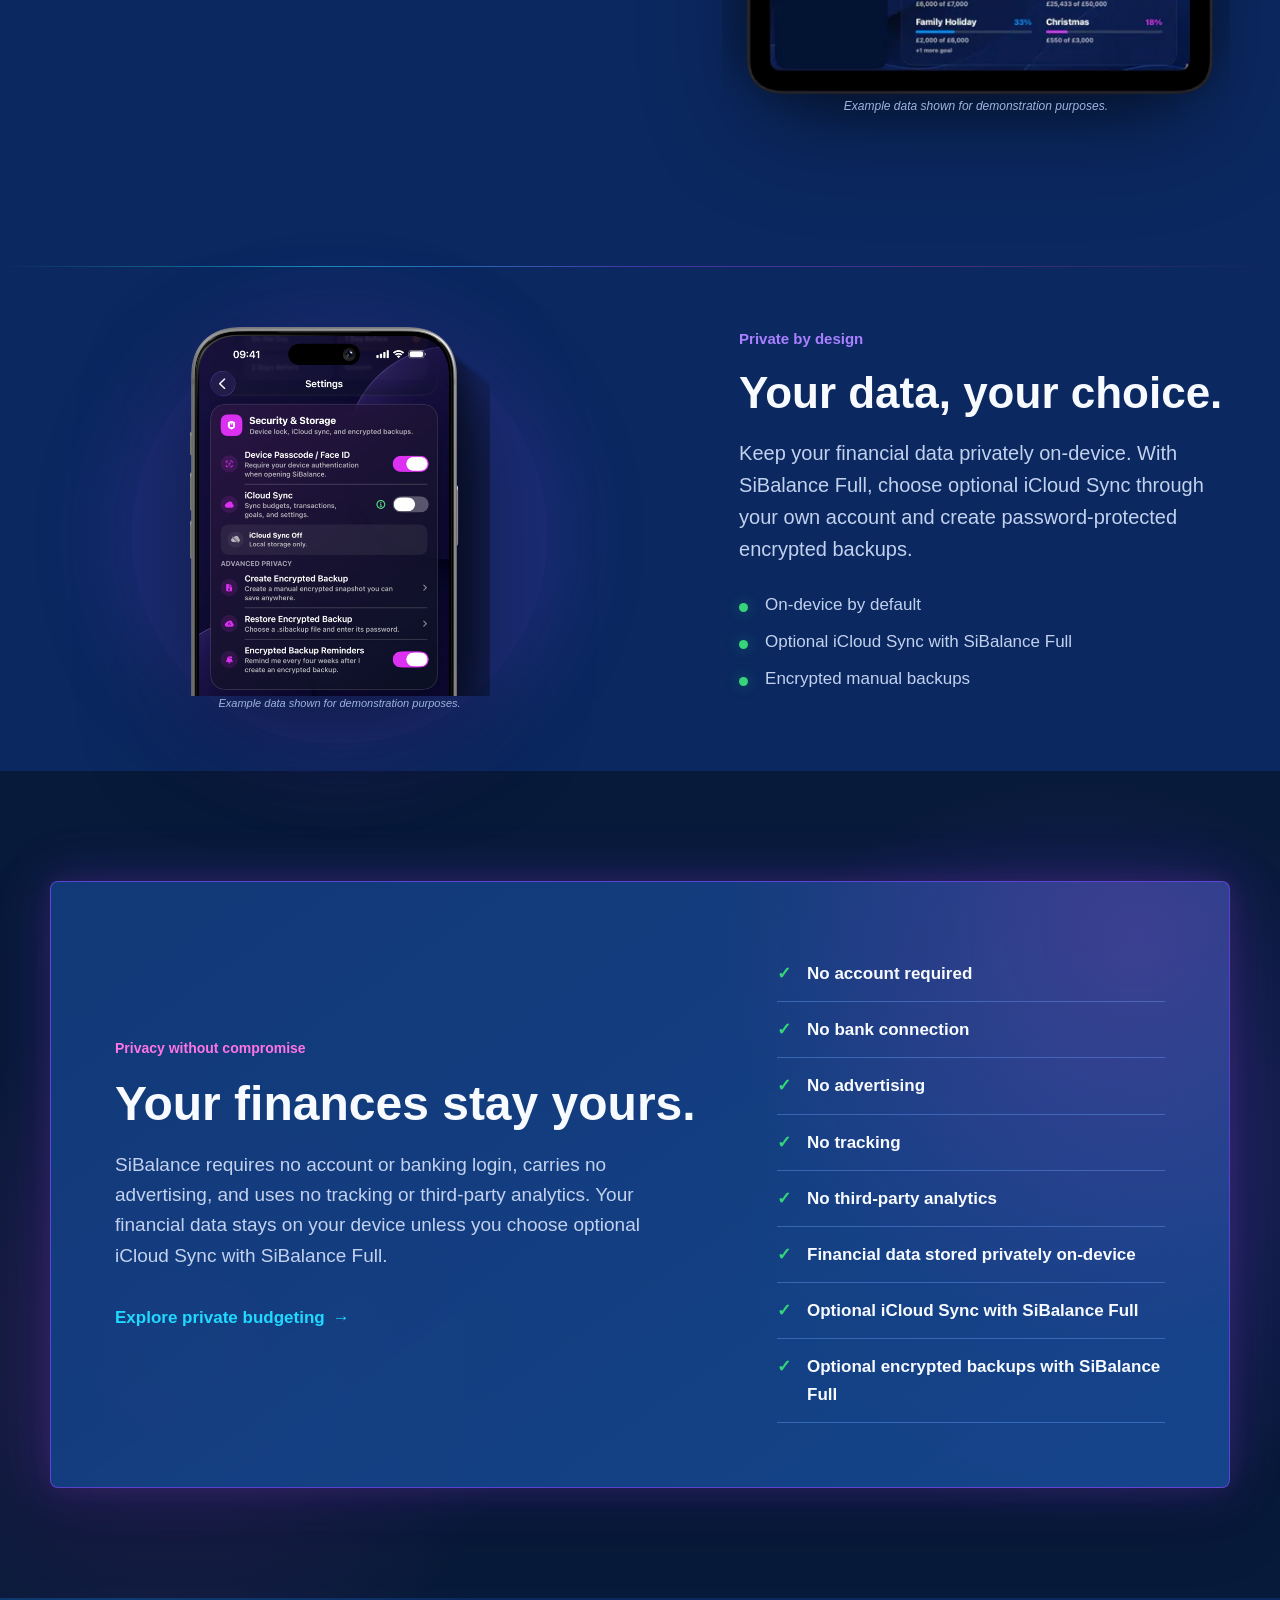
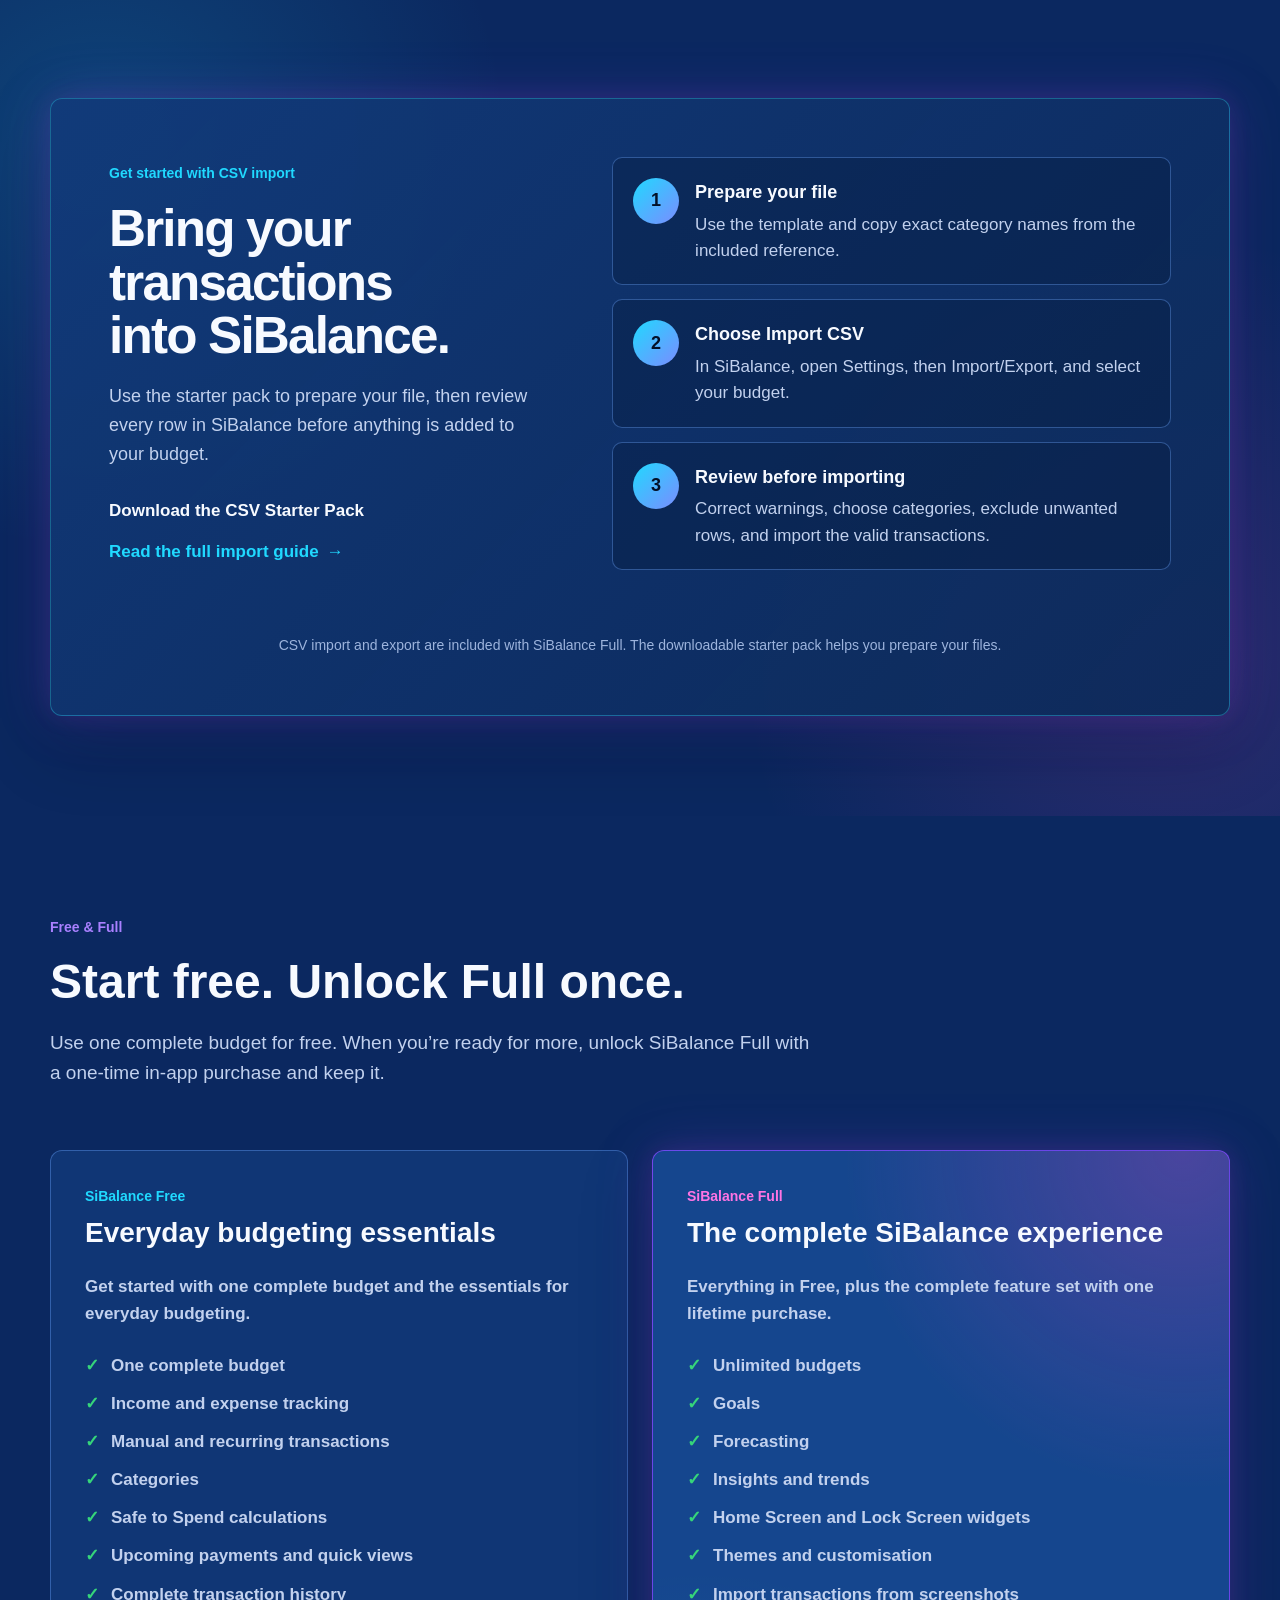
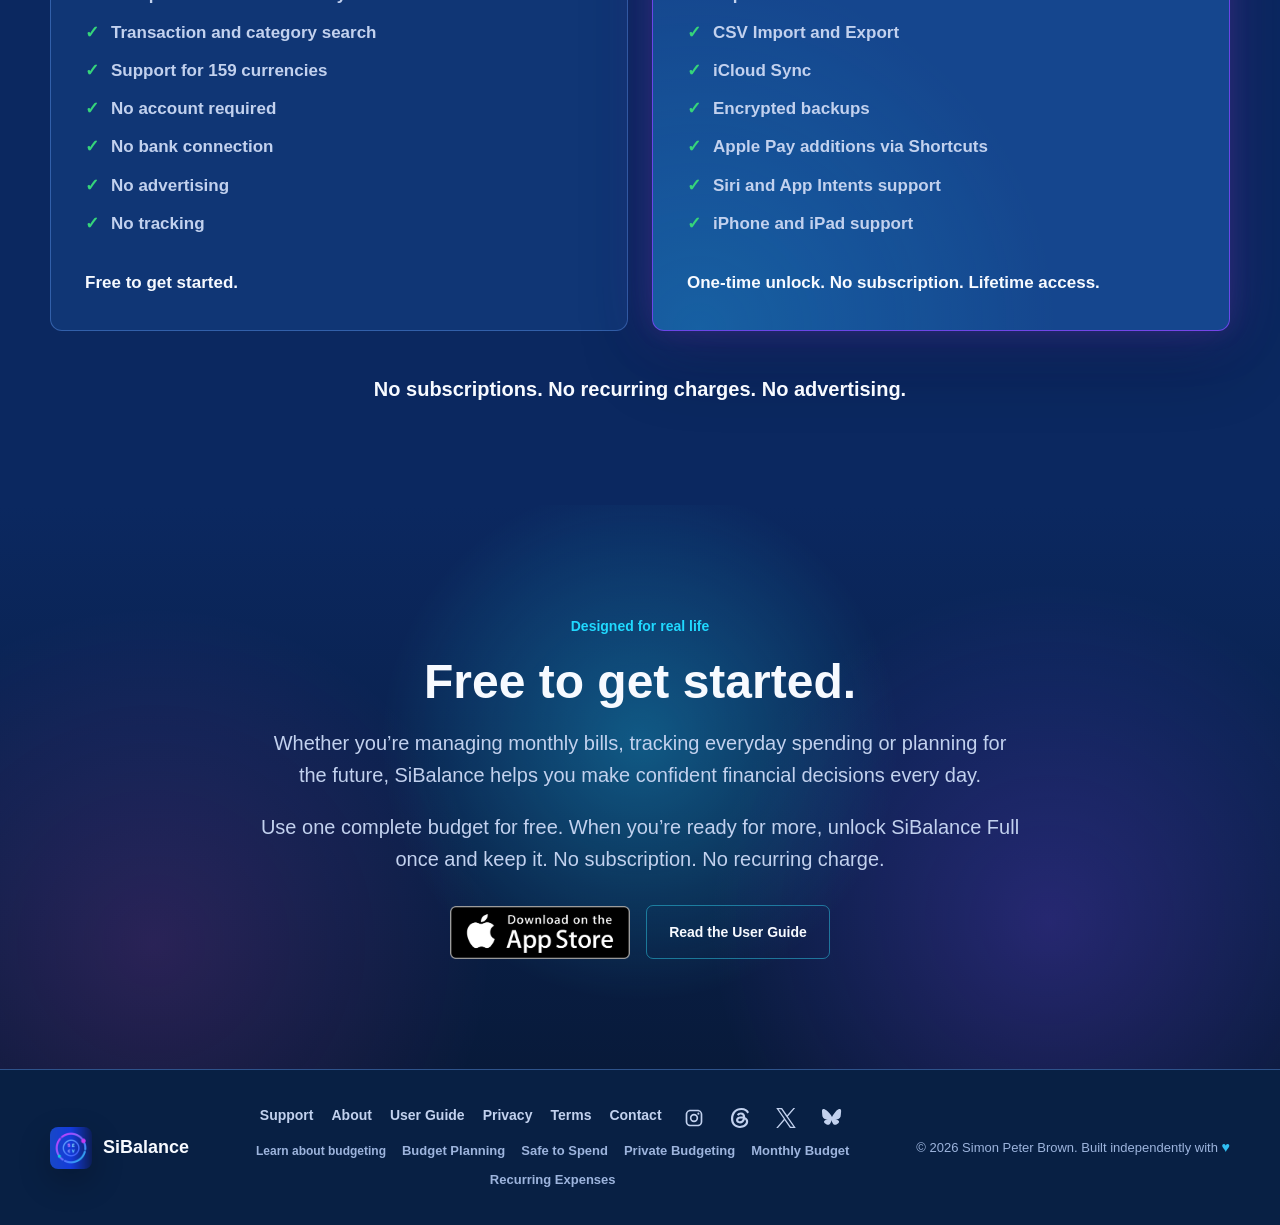
==== commit 9bedd37e: "Link Free and Full comparison cards to App Store" ====
--- a/index.html
+++ b/index.html
@@ -67,7 +67,7 @@
   </script>
   <script src="assets/theme.js?v=7"></script>
   <link rel="stylesheet" href="assets/site.css?v=16">
-  <link rel="stylesheet" href="assets/home.css?v=63">
+  <link rel="stylesheet" href="assets/home.css?v=64">
 </head>
 <body class="home-page">
   <a class="skip-link" href="#main-content">Skip to content</a>
@@ -361,7 +361,7 @@
           <p>Use one complete budget for free. When you’re ready for more, unlock SiBalance Full with a one-time in-app purchase and keep it.</p>
         </div>
         <div class="plan-grid">
-          <article class="plan-card" aria-labelledby="plan-free-heading">
+          <a class="plan-card" href="https://apps.apple.com/app/sibalance/id6776341469" target="_blank" rel="noopener noreferrer" aria-label="SiBalance Free — view on the App Store">
             <p class="plan-name">SiBalance Free</p>
             <h3 id="plan-free-heading">Everyday budgeting essentials</h3>
             <p class="plan-description">Get started with one complete budget and the essentials for everyday budgeting.</p>
@@ -381,8 +381,8 @@
               <li>No tracking</li>
             </ul>
             <p class="purchase-summary-note">Free to get started.</p>
-          </article>
-          <article class="plan-card plan-card-featured" aria-labelledby="plan-full-heading">
+          </a>
+          <a class="plan-card plan-card-featured" href="https://apps.apple.com/app/sibalance/id6776341469" target="_blank" rel="noopener noreferrer" aria-label="SiBalance Full — view on the App Store">
             <p class="plan-name">SiBalance Full</p>
             <h3 id="plan-full-heading">The complete SiBalance experience</h3>
             <p class="plan-description">Everything in Free, plus the complete feature set with one lifetime purchase.</p>
@@ -402,7 +402,7 @@
               <li>iPhone and iPad support</li>
             </ul>
             <p class="purchase-summary-note">One-time unlock. No subscription. Lifetime access.</p>
-          </article>
+          </a>
         </div>
         <p class="no-subscription-note">No subscriptions. No recurring charges. No advertising.</p>
       </div>
--- a/assets/home.css
+++ b/assets/home.css
@@ -1034,6 +1034,16 @@
   text-decoration: none;
 }
 
+.plan-card:hover {
+  border-color: var(--home-cyan);
+  text-decoration: none;
+}
+
+.plan-card:focus-visible {
+  outline: 3px solid var(--home-cyan);
+  outline-offset: 5px;
+}
+
 html[data-theme="light"] .plan-card {
   background: rgba(255, 255, 255, 0.72);
 }
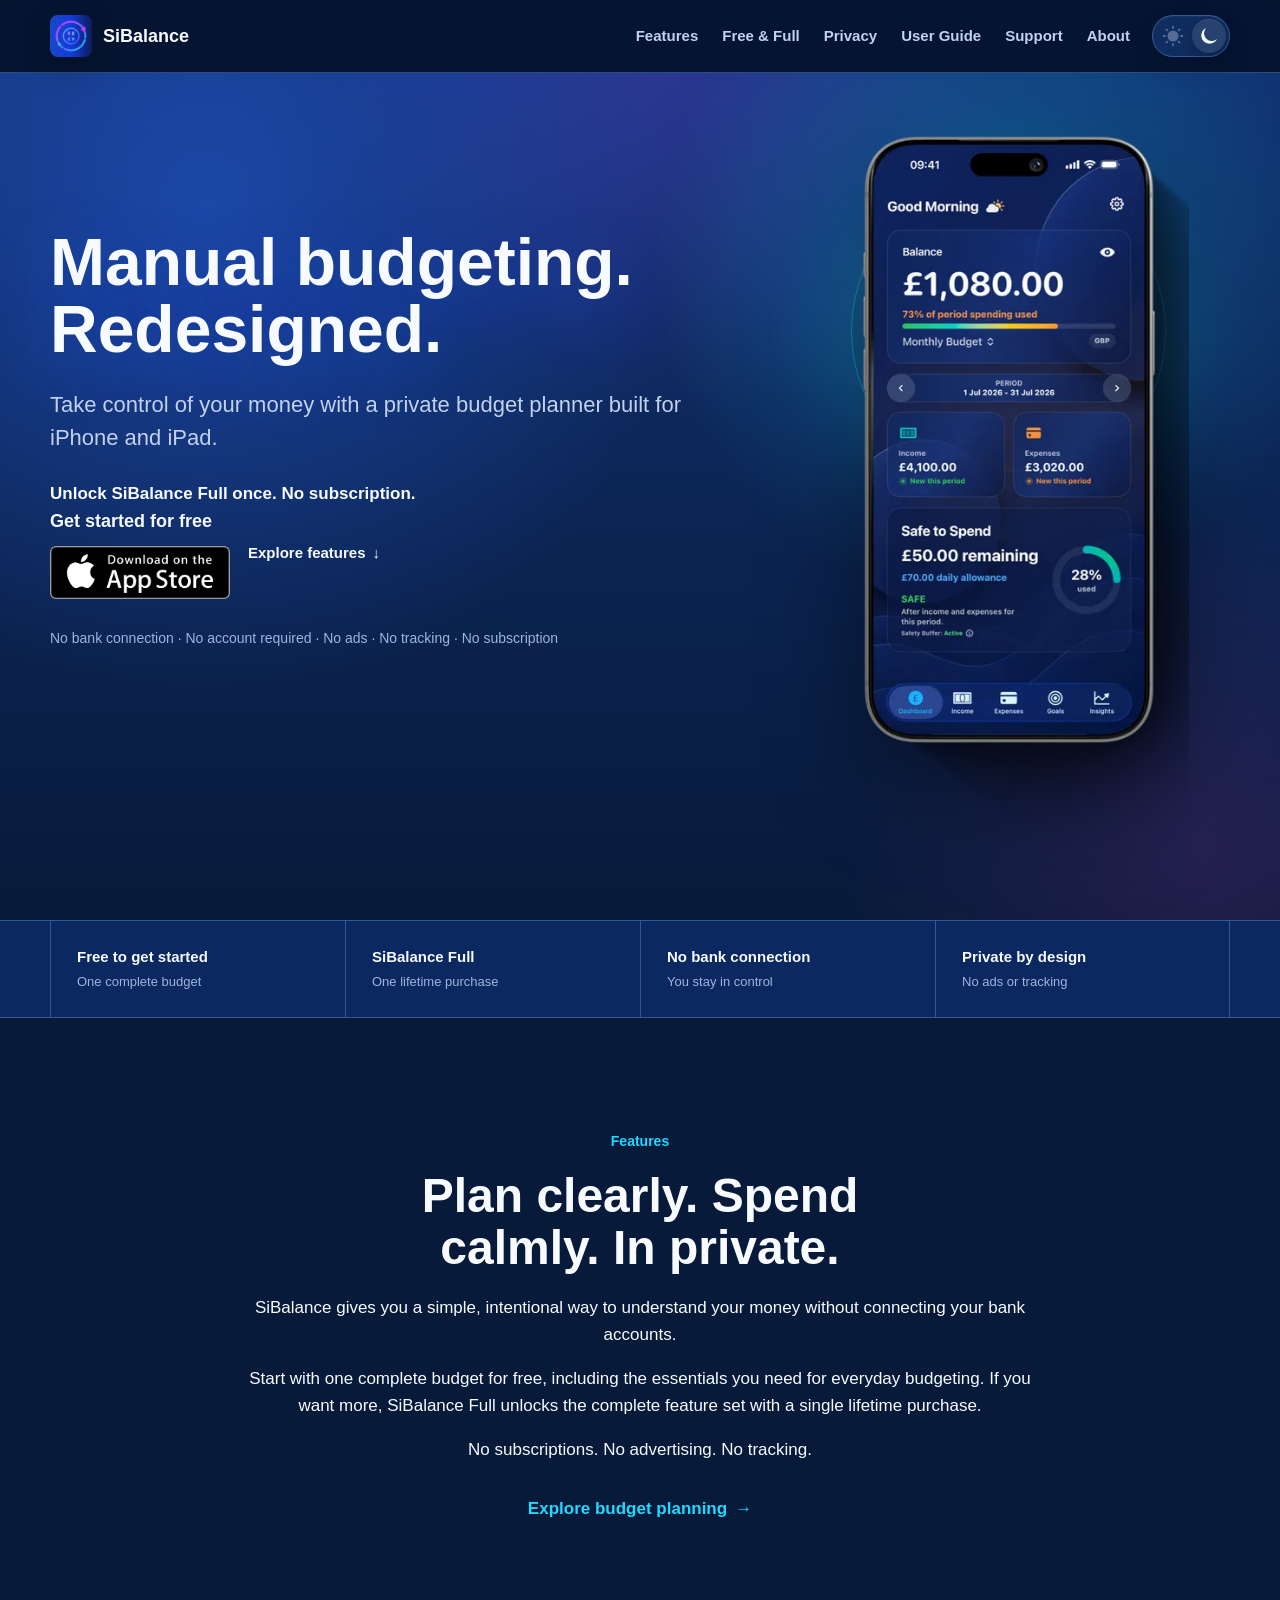
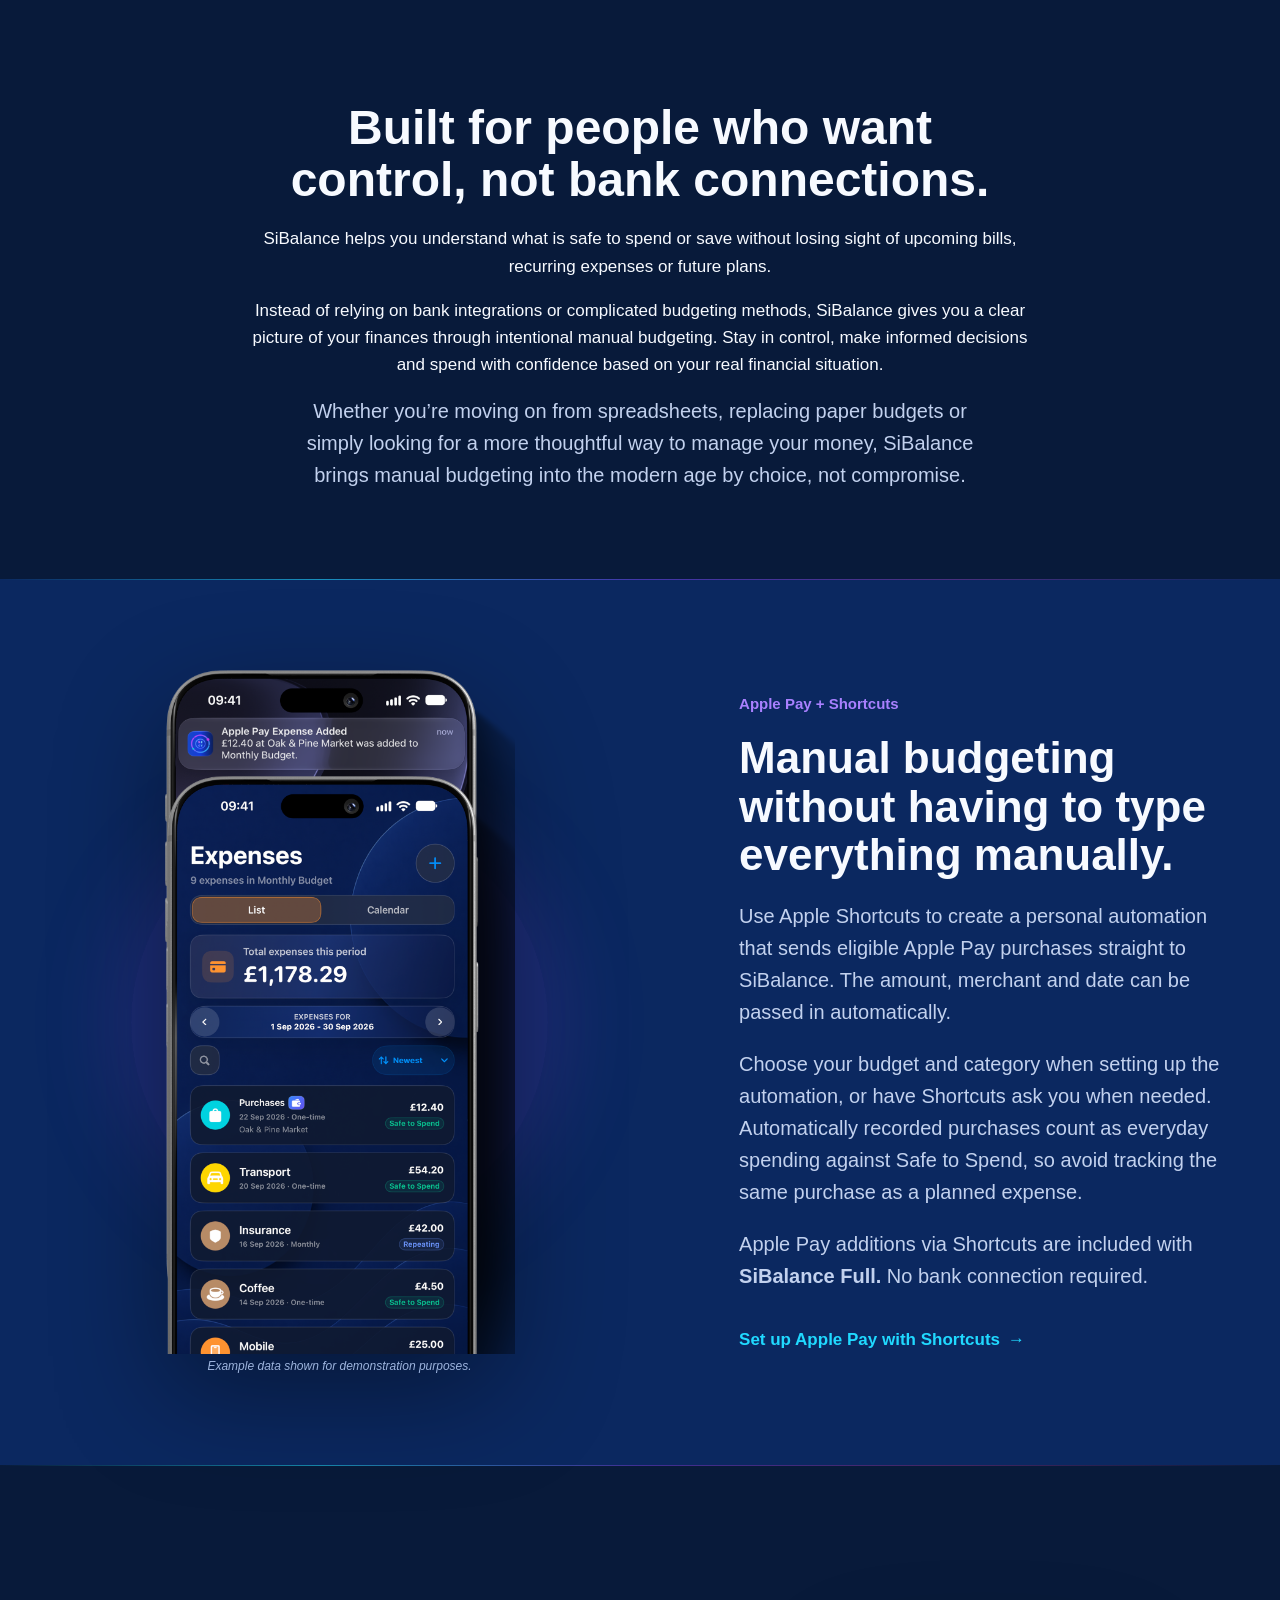
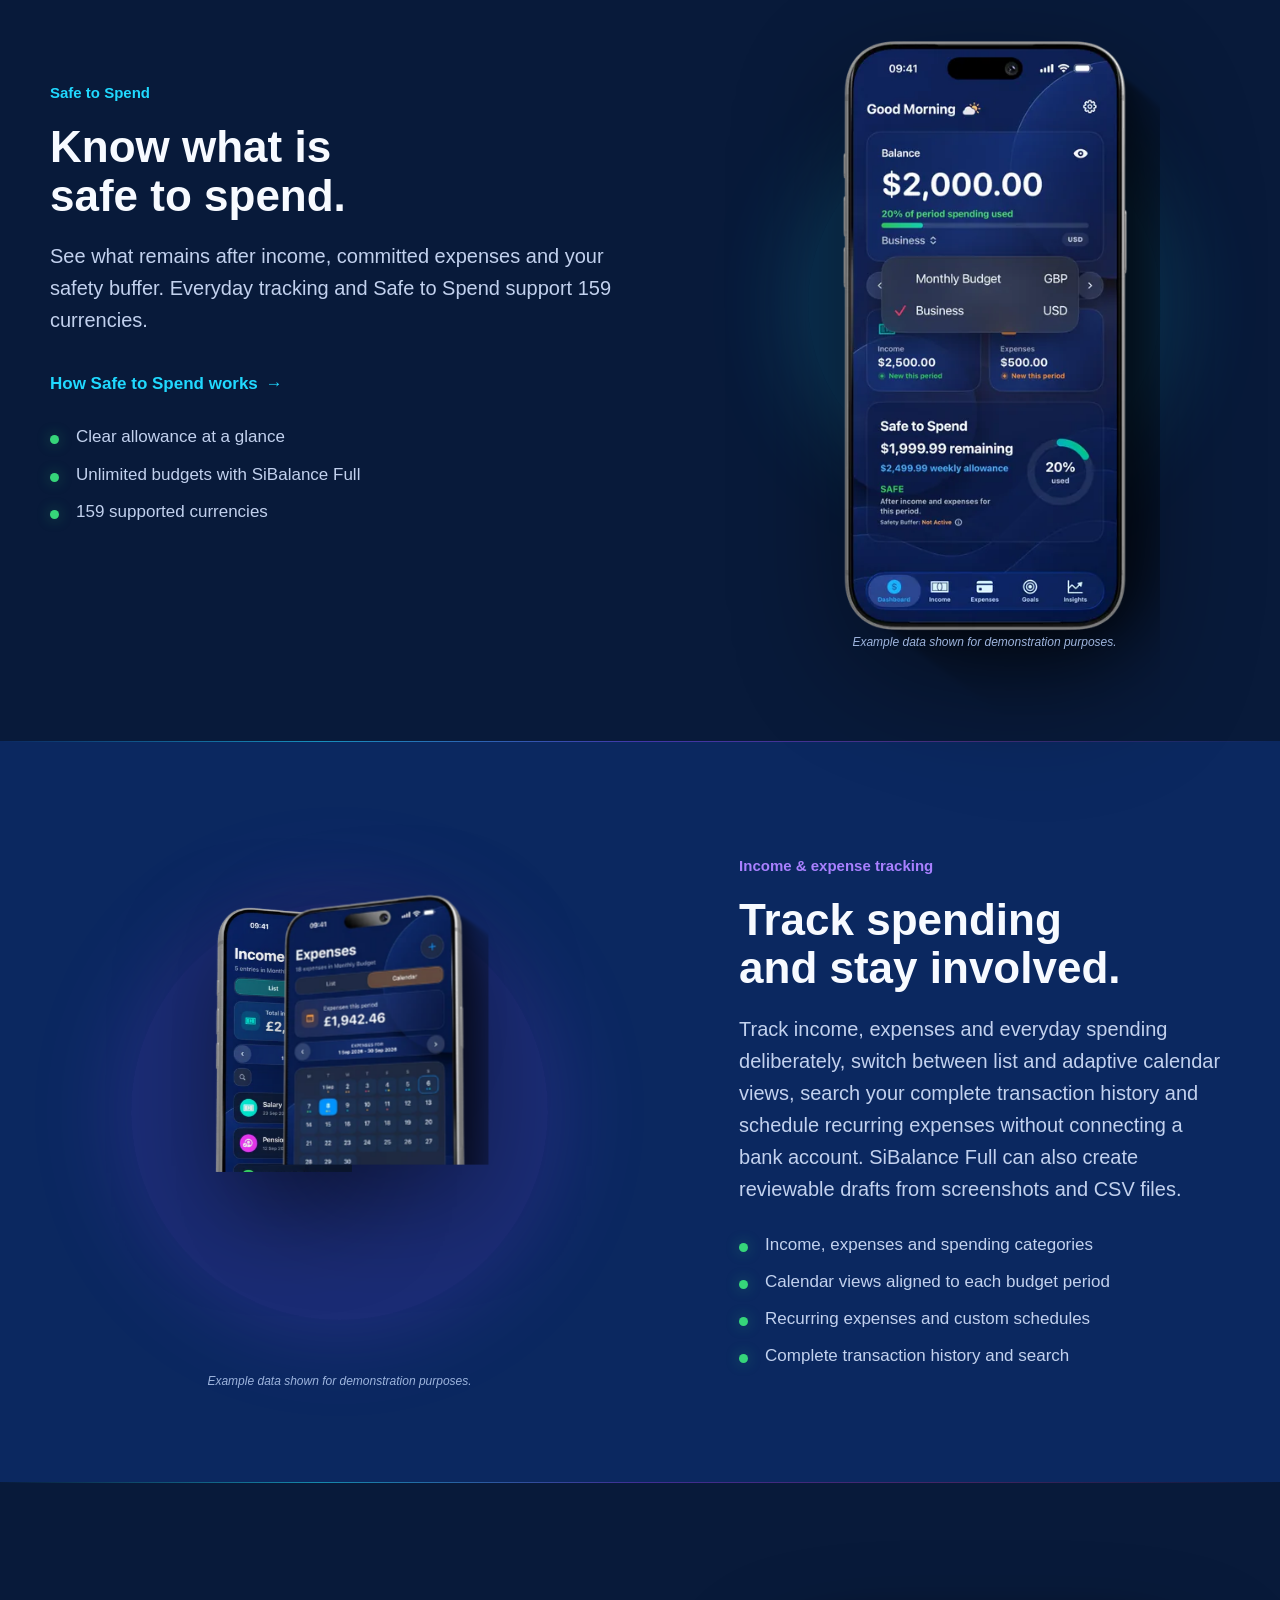
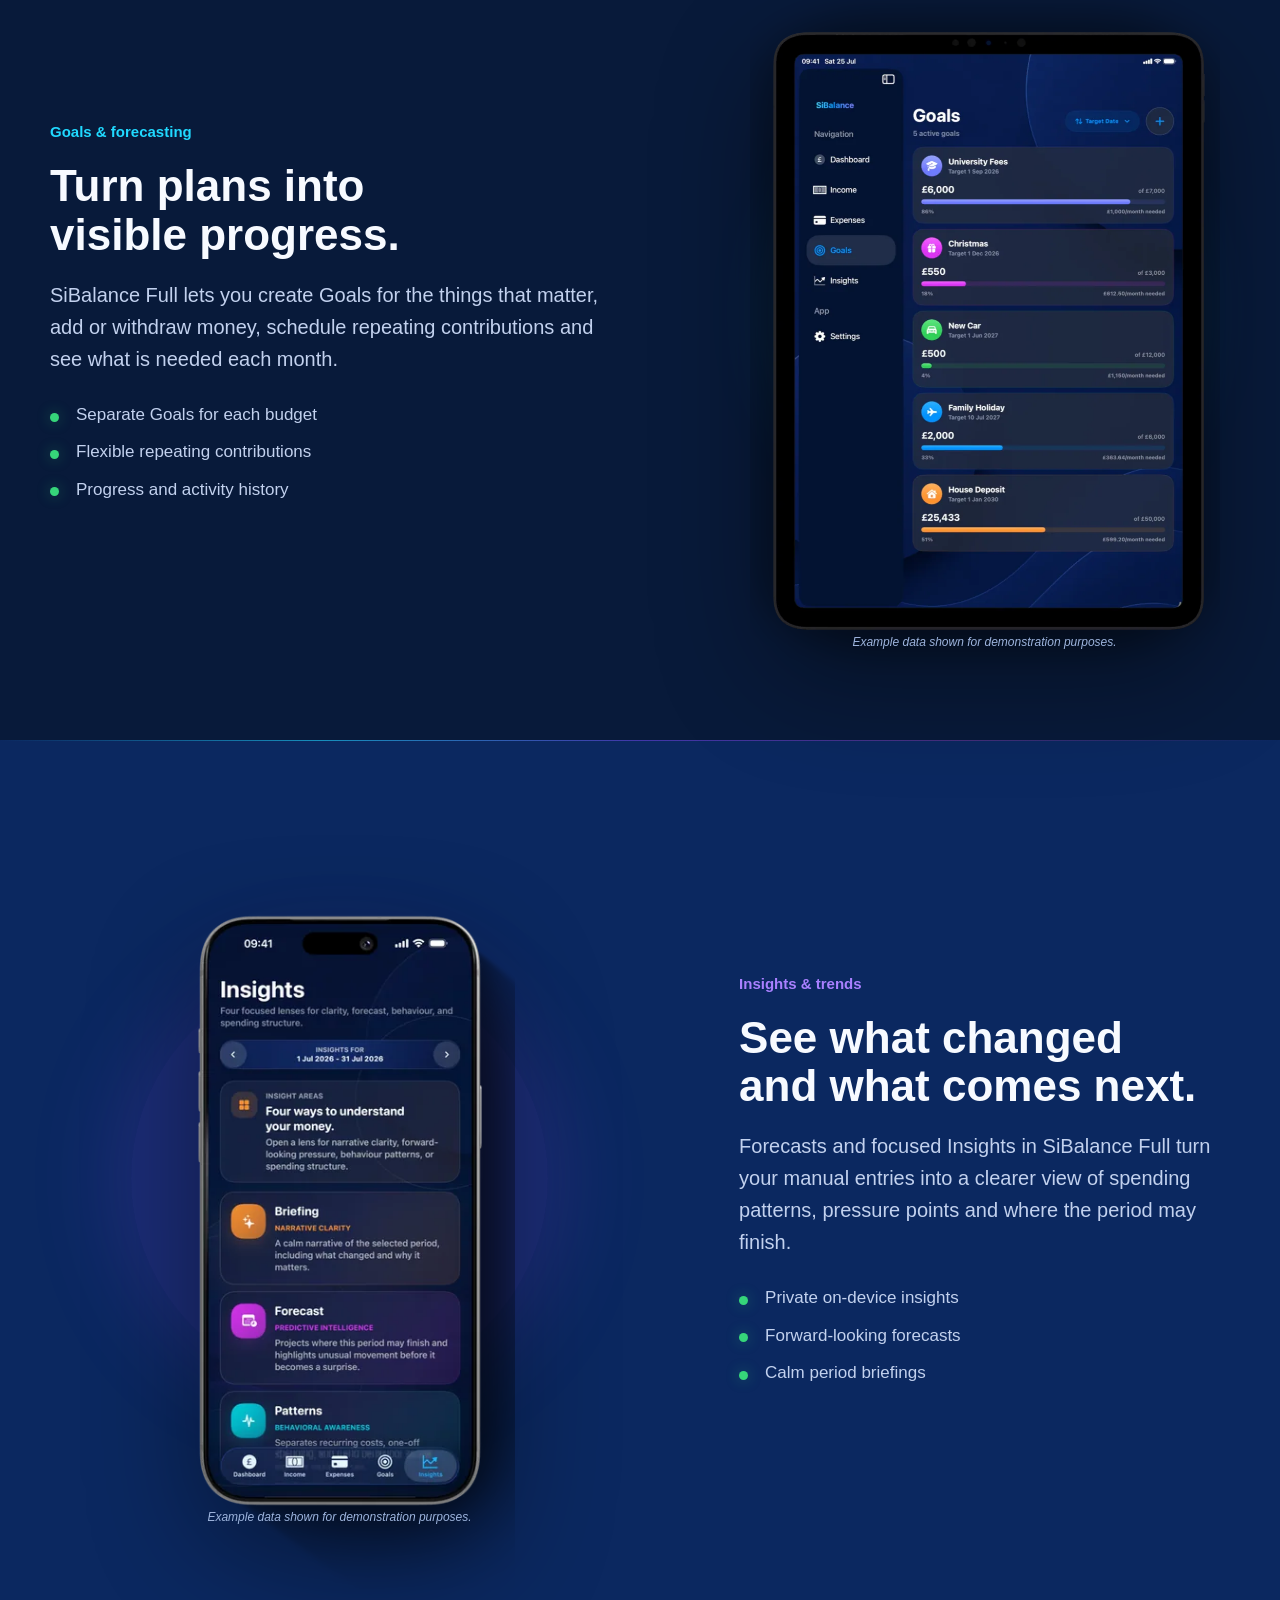
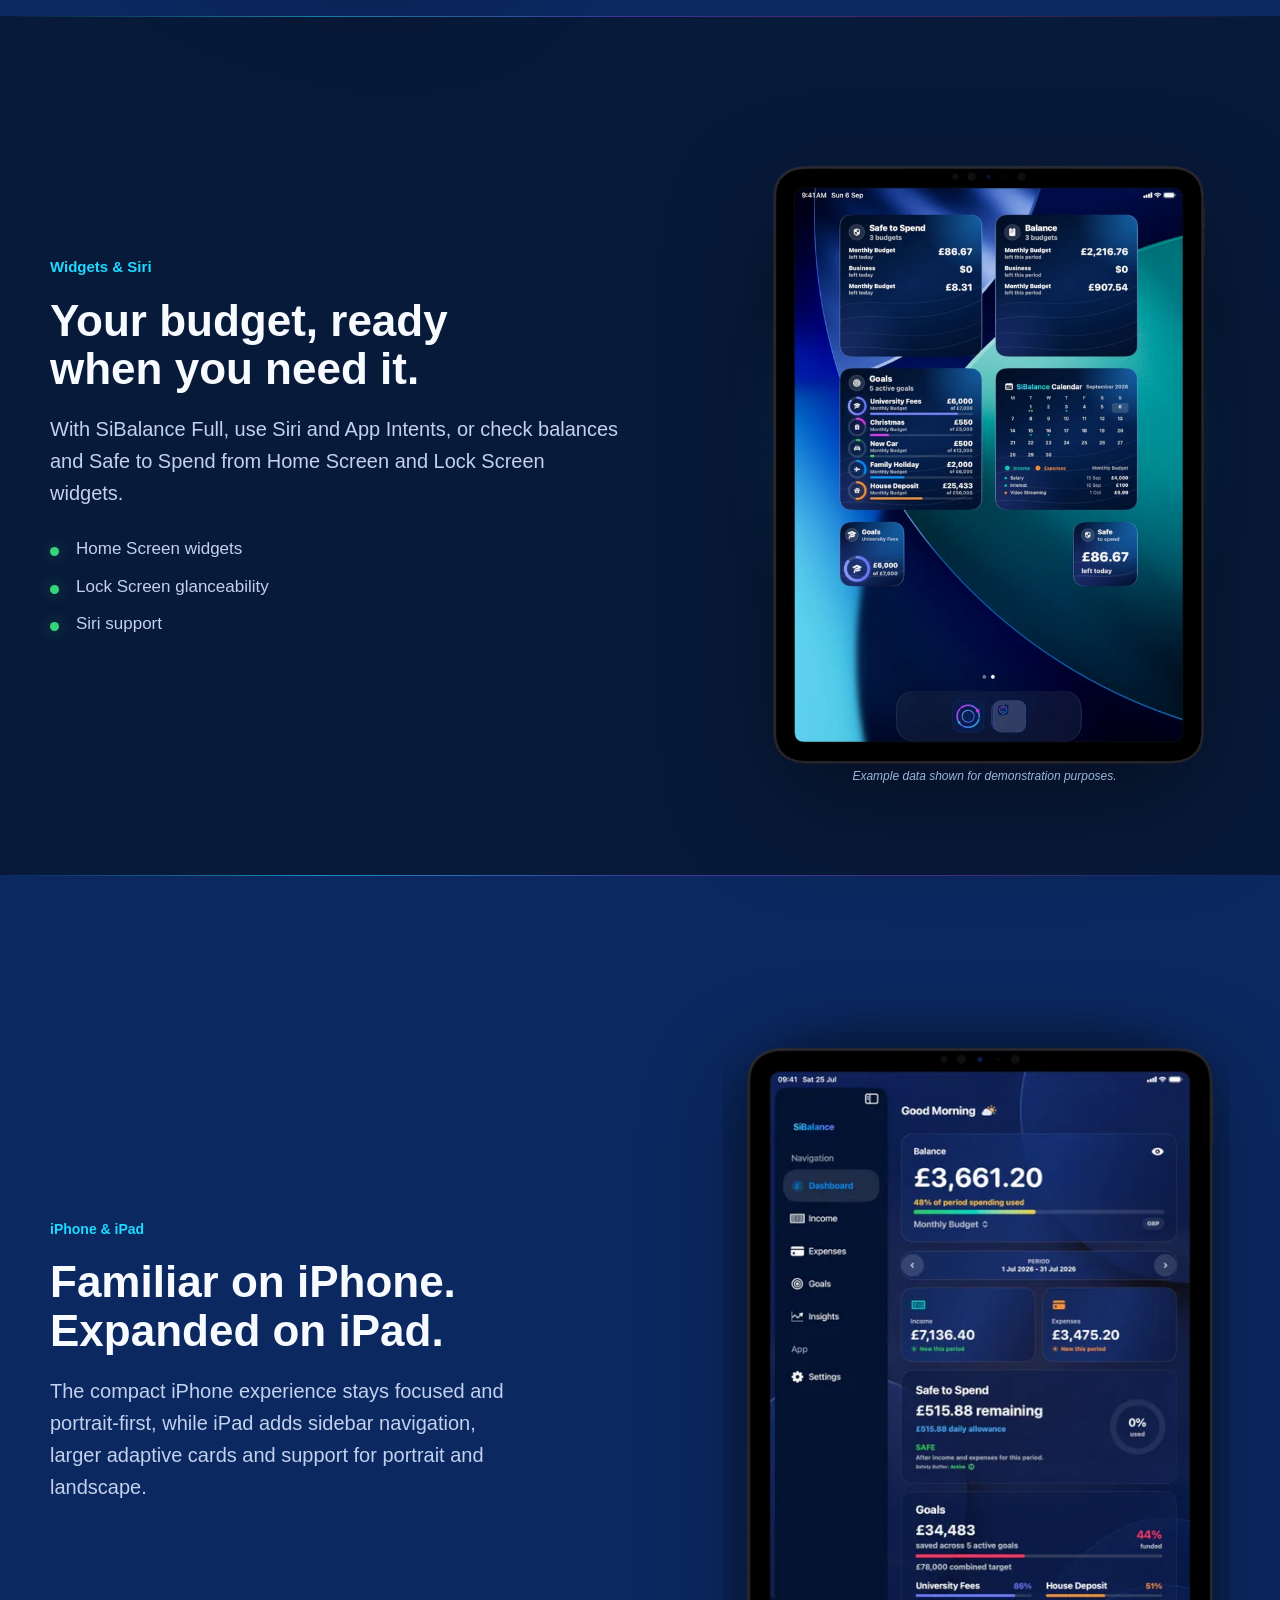
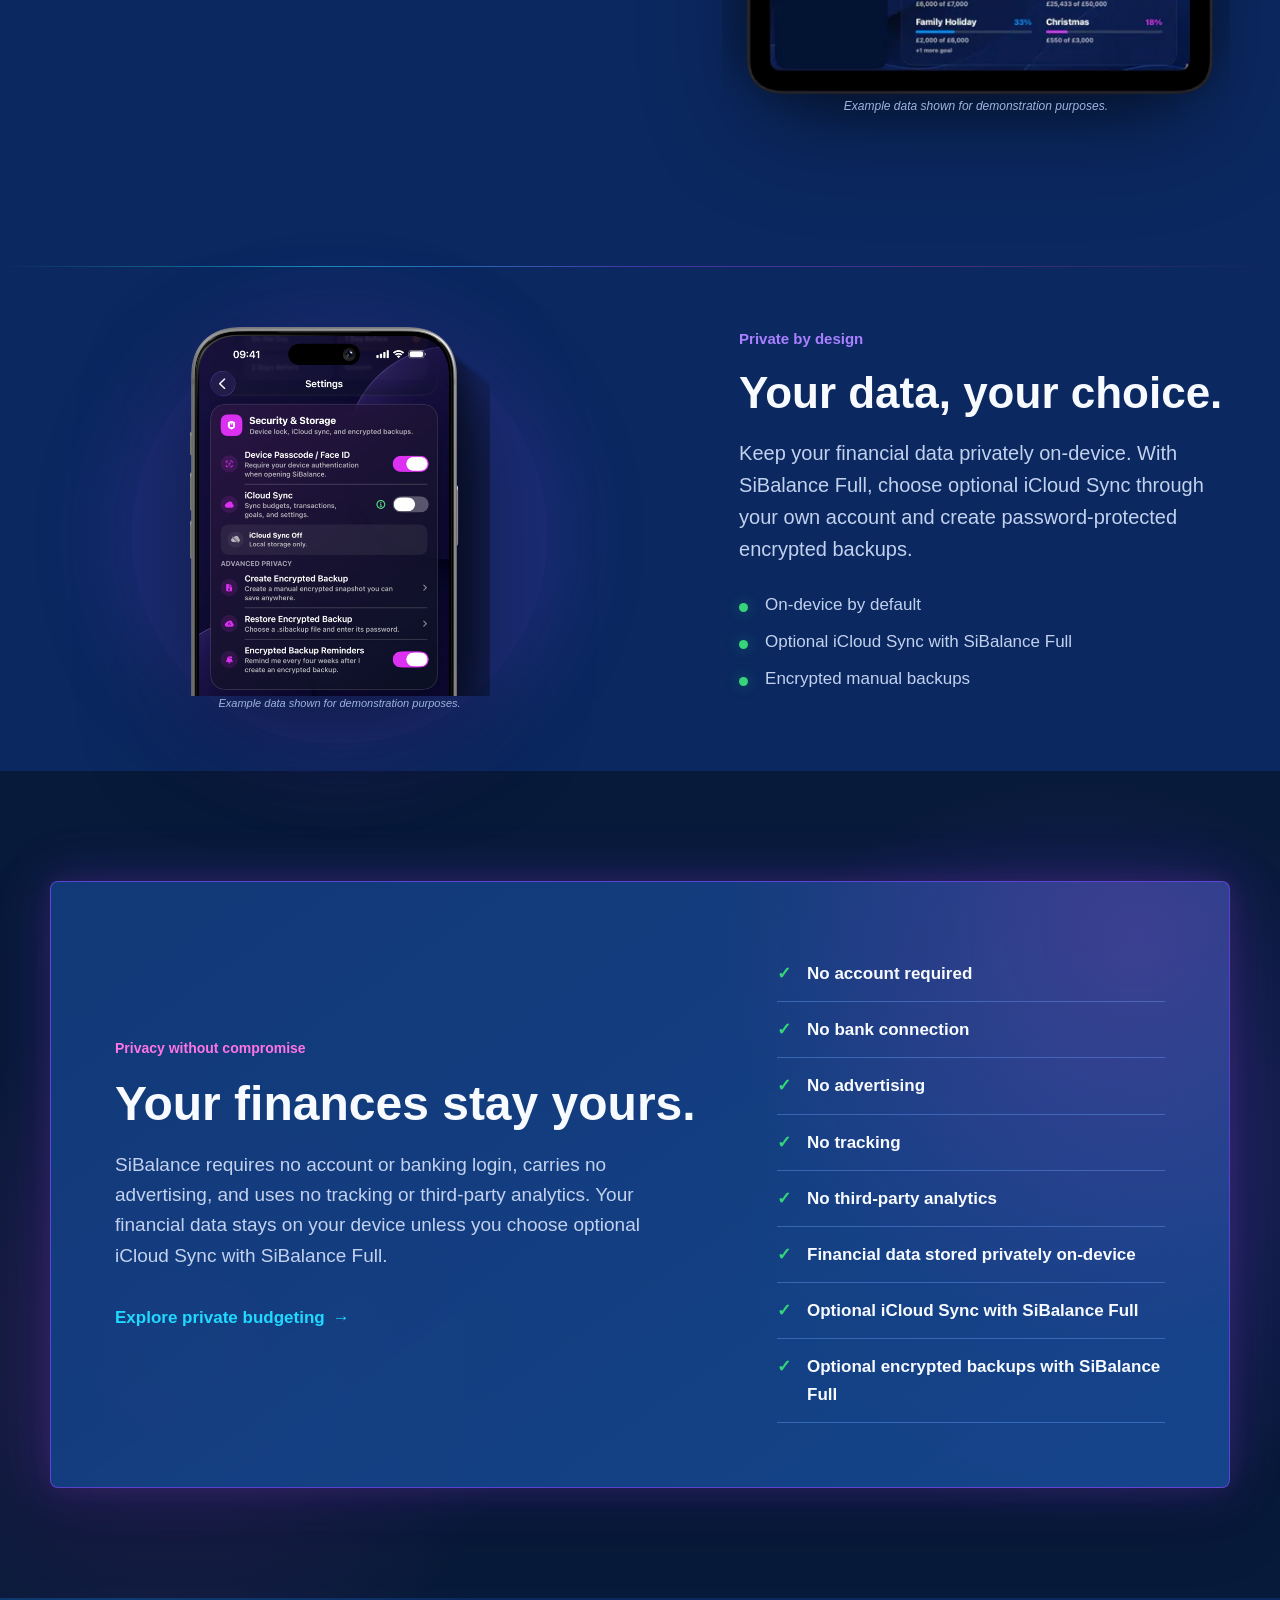
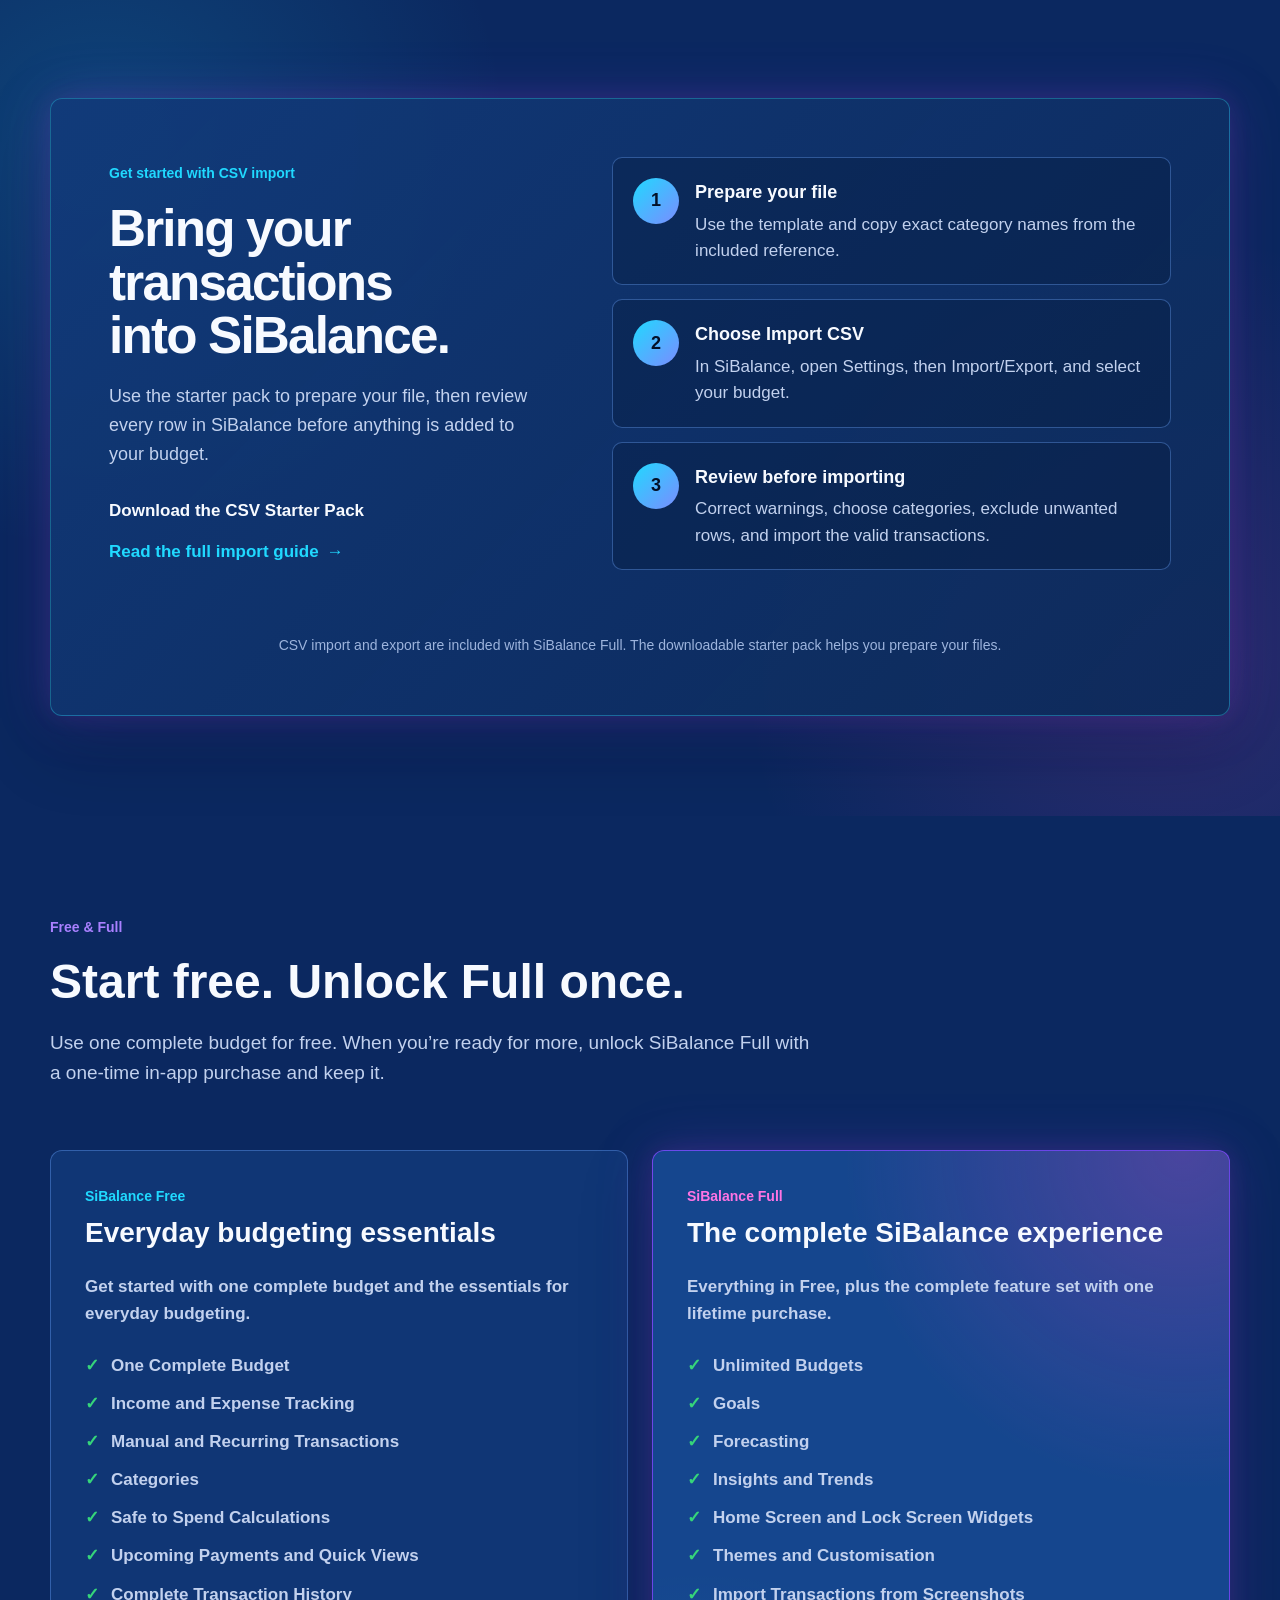
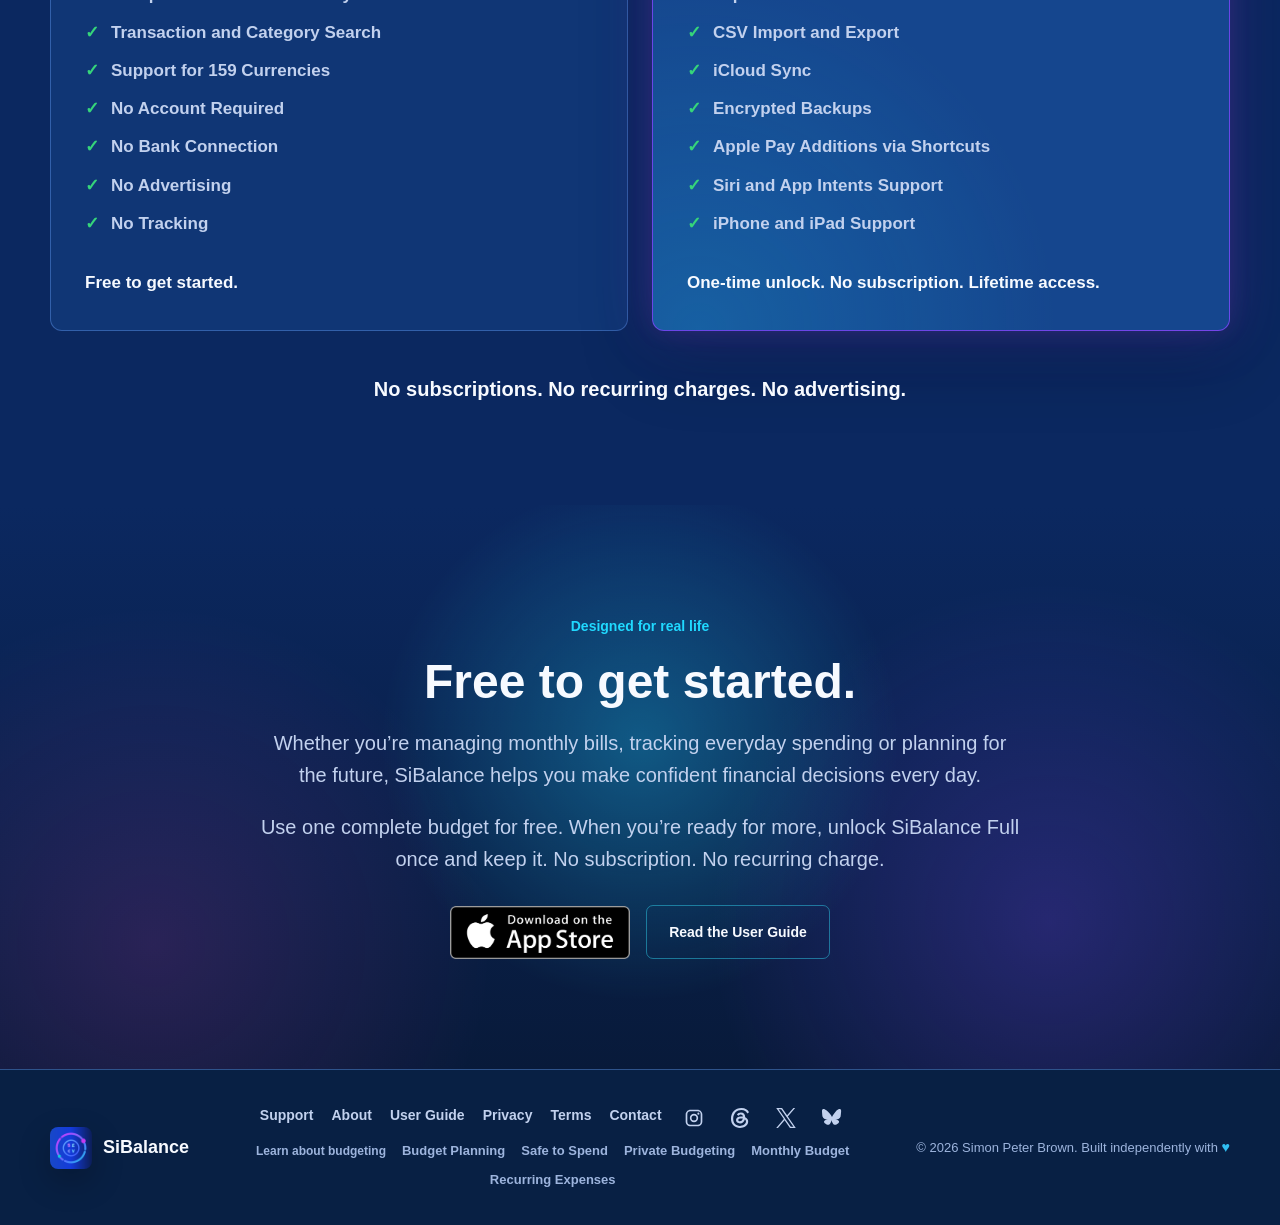
==== commit 3b4e541c: "Use title case for Free and Full feature lists" ====
--- a/index.html
+++ b/index.html
@@ -366,19 +366,19 @@
             <h3 id="plan-free-heading">Everyday budgeting essentials</h3>
             <p class="plan-description">Get started with one complete budget and the essentials for everyday budgeting.</p>
             <ul>
-              <li>One complete budget</li>
-              <li>Income and expense tracking</li>
-              <li>Manual and recurring transactions</li>
+              <li>One Complete Budget</li>
+              <li>Income and Expense Tracking</li>
+              <li>Manual and Recurring Transactions</li>
               <li>Categories</li>
-              <li>Safe to Spend calculations</li>
-              <li>Upcoming payments and quick views</li>
-              <li>Complete transaction history</li>
-              <li>Transaction and category search</li>
-              <li>Support for 159 currencies</li>
-              <li>No account required</li>
-              <li>No bank connection</li>
-              <li>No advertising</li>
-              <li>No tracking</li>
+              <li>Safe to Spend Calculations</li>
+              <li>Upcoming Payments and Quick Views</li>
+              <li>Complete Transaction History</li>
+              <li>Transaction and Category Search</li>
+              <li>Support for 159 Currencies</li>
+              <li>No Account Required</li>
+              <li>No Bank Connection</li>
+              <li>No Advertising</li>
+              <li>No Tracking</li>
             </ul>
             <p class="purchase-summary-note">Free to get started.</p>
           </a>
@@ -387,19 +387,19 @@
             <h3 id="plan-full-heading">The complete SiBalance experience</h3>
             <p class="plan-description">Everything in Free, plus the complete feature set with one lifetime purchase.</p>
             <ul>
-              <li>Unlimited budgets</li>
+              <li>Unlimited Budgets</li>
               <li>Goals</li>
               <li>Forecasting</li>
-              <li>Insights and trends</li>
-              <li>Home Screen and Lock Screen widgets</li>
-              <li>Themes and customisation</li>
-              <li>Import transactions from screenshots</li>
+              <li>Insights and Trends</li>
+              <li>Home Screen and Lock Screen Widgets</li>
+              <li>Themes and Customisation</li>
+              <li>Import Transactions from Screenshots</li>
               <li>CSV Import and Export</li>
               <li>iCloud Sync</li>
-              <li>Encrypted backups</li>
-              <li>Apple Pay additions via Shortcuts</li>
-              <li>Siri and App Intents support</li>
-              <li>iPhone and iPad support</li>
+              <li>Encrypted Backups</li>
+              <li>Apple Pay Additions via Shortcuts</li>
+              <li>Siri and App Intents Support</li>
+              <li>iPhone and iPad Support</li>
             </ul>
             <p class="purchase-summary-note">One-time unlock. No subscription. Lifetime access.</p>
           </a>
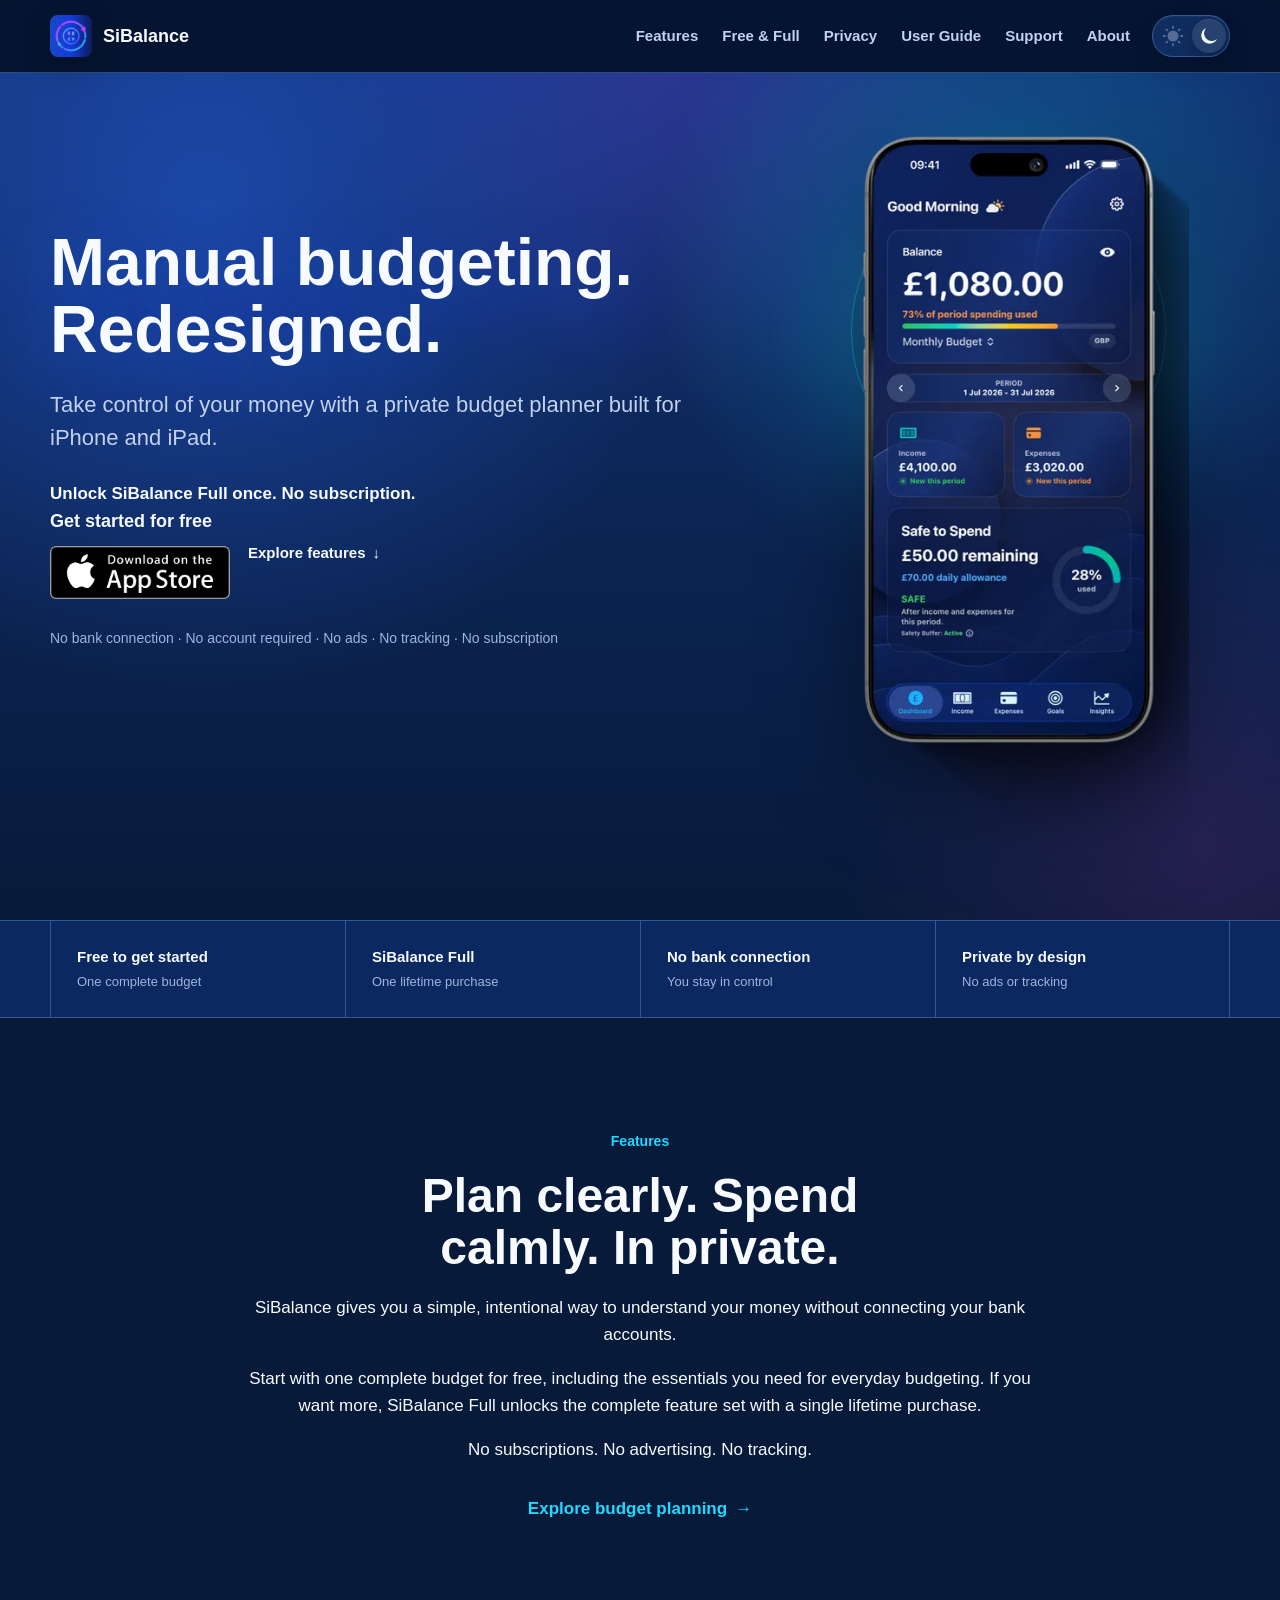
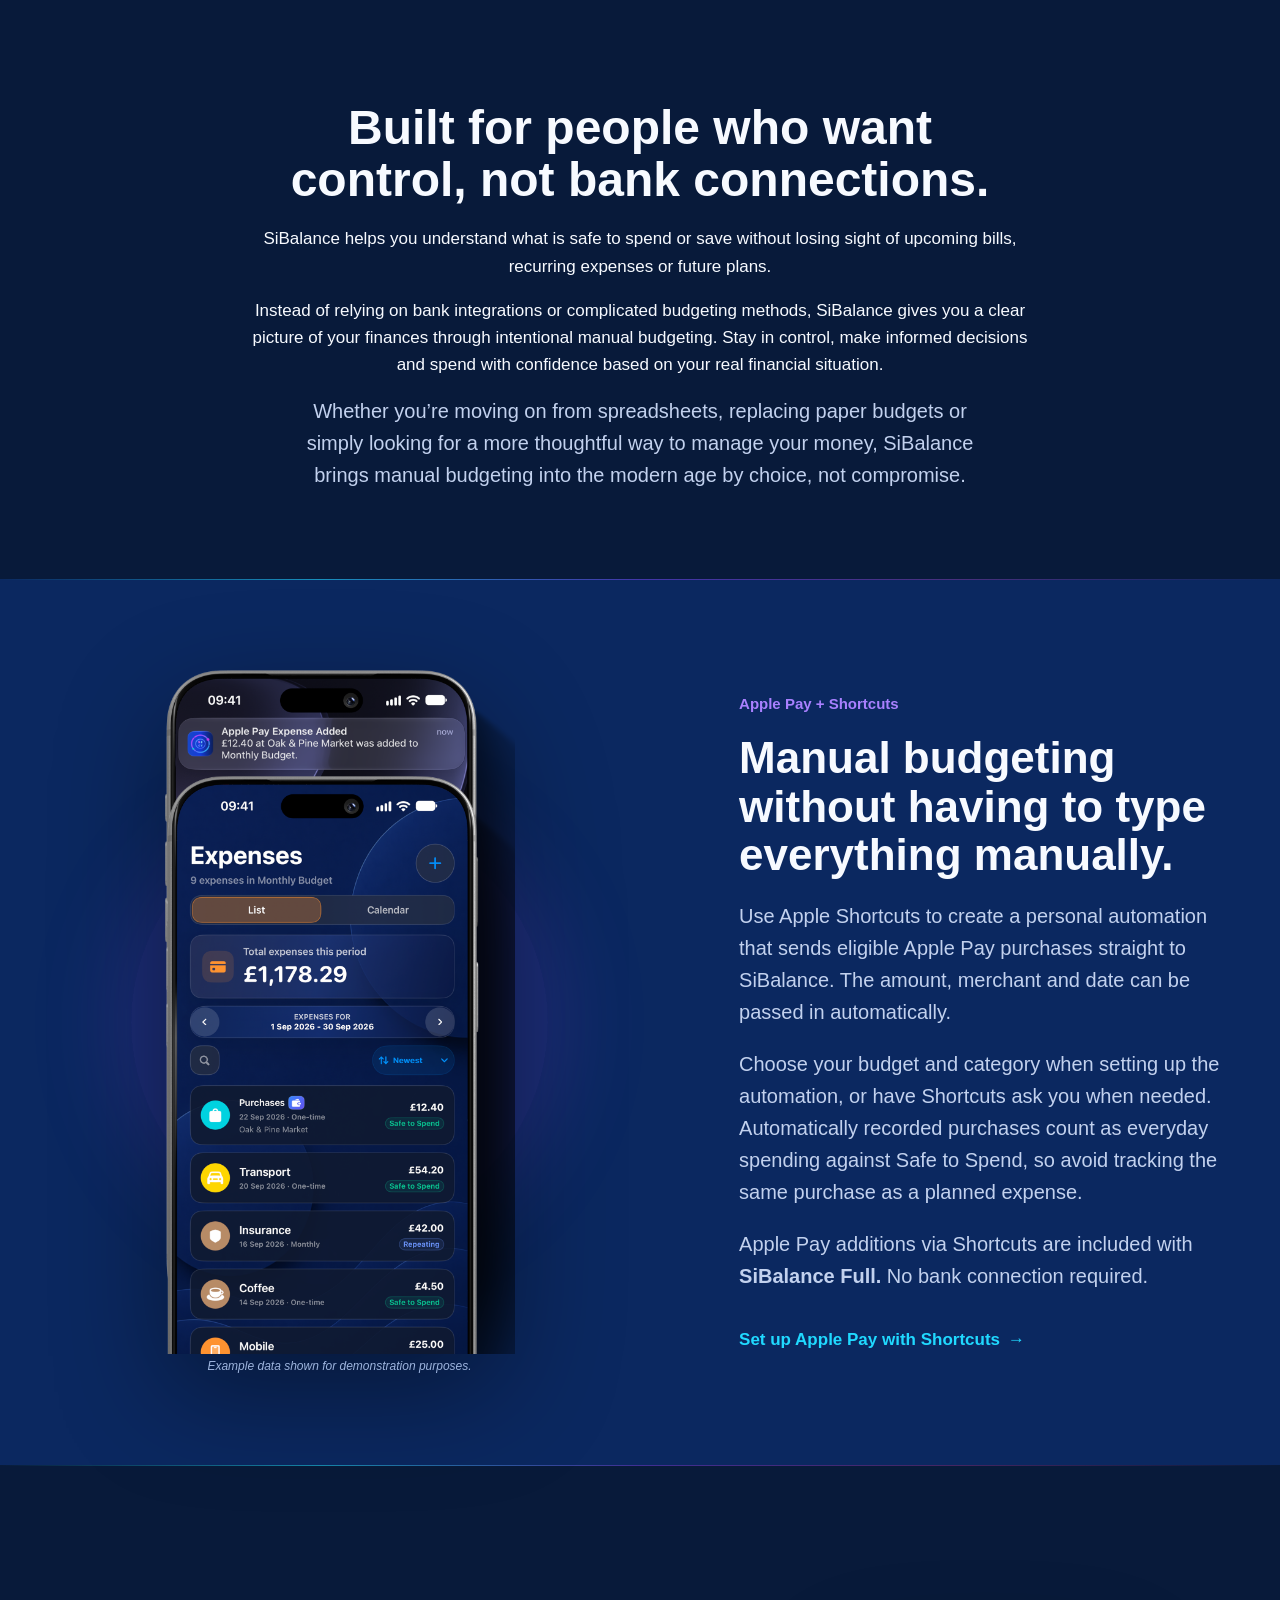
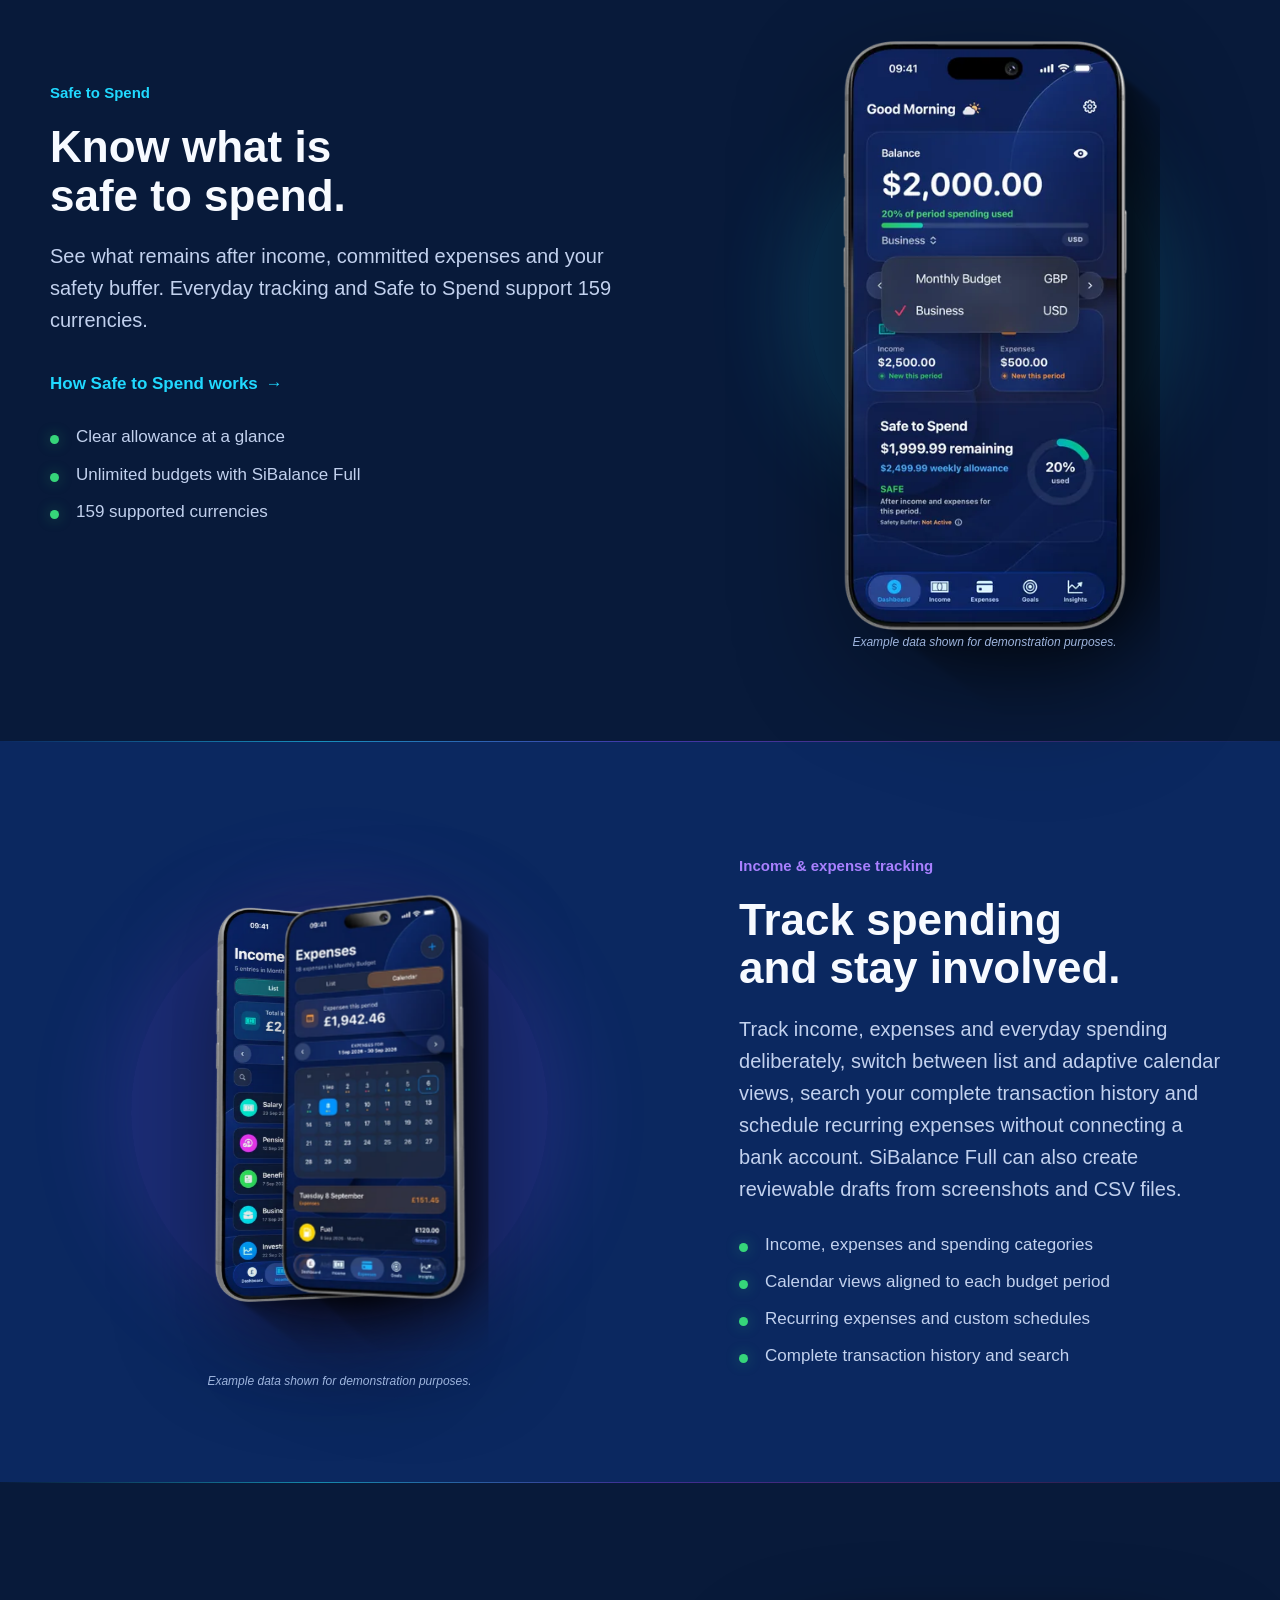
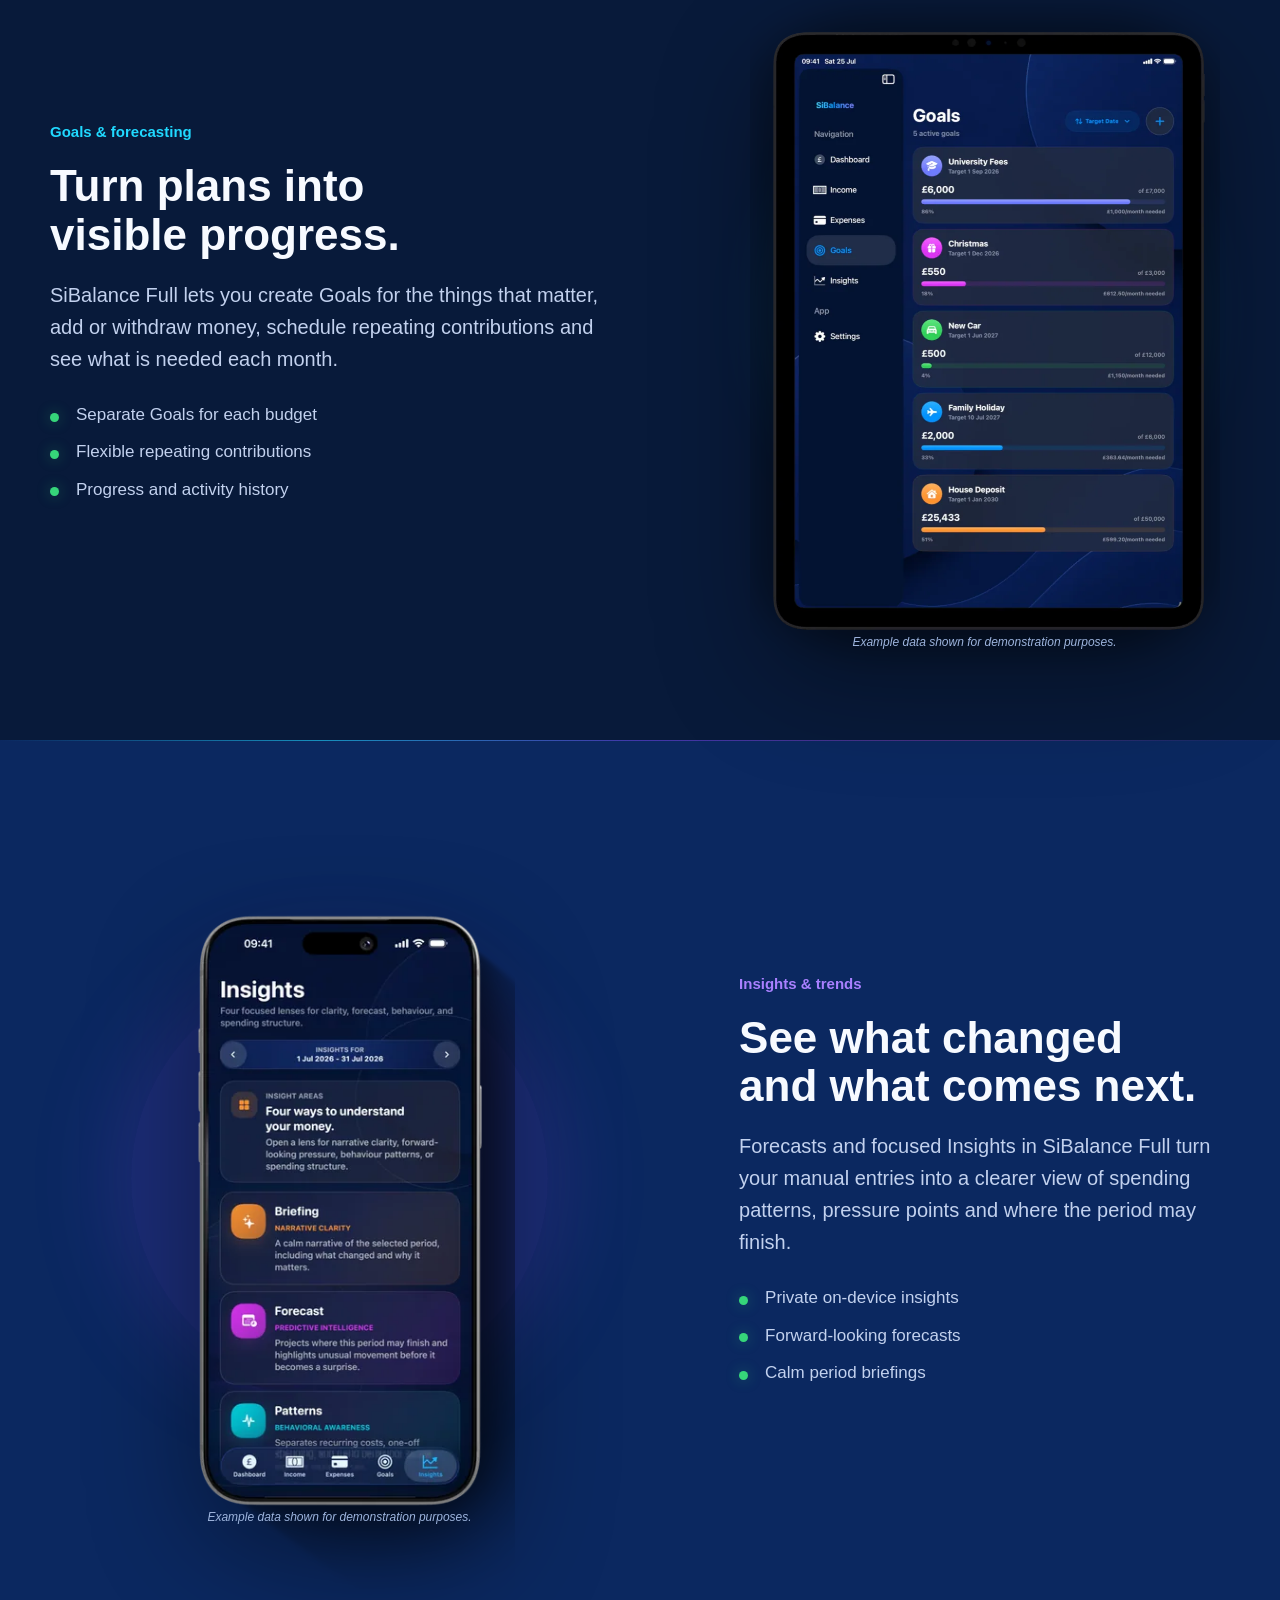
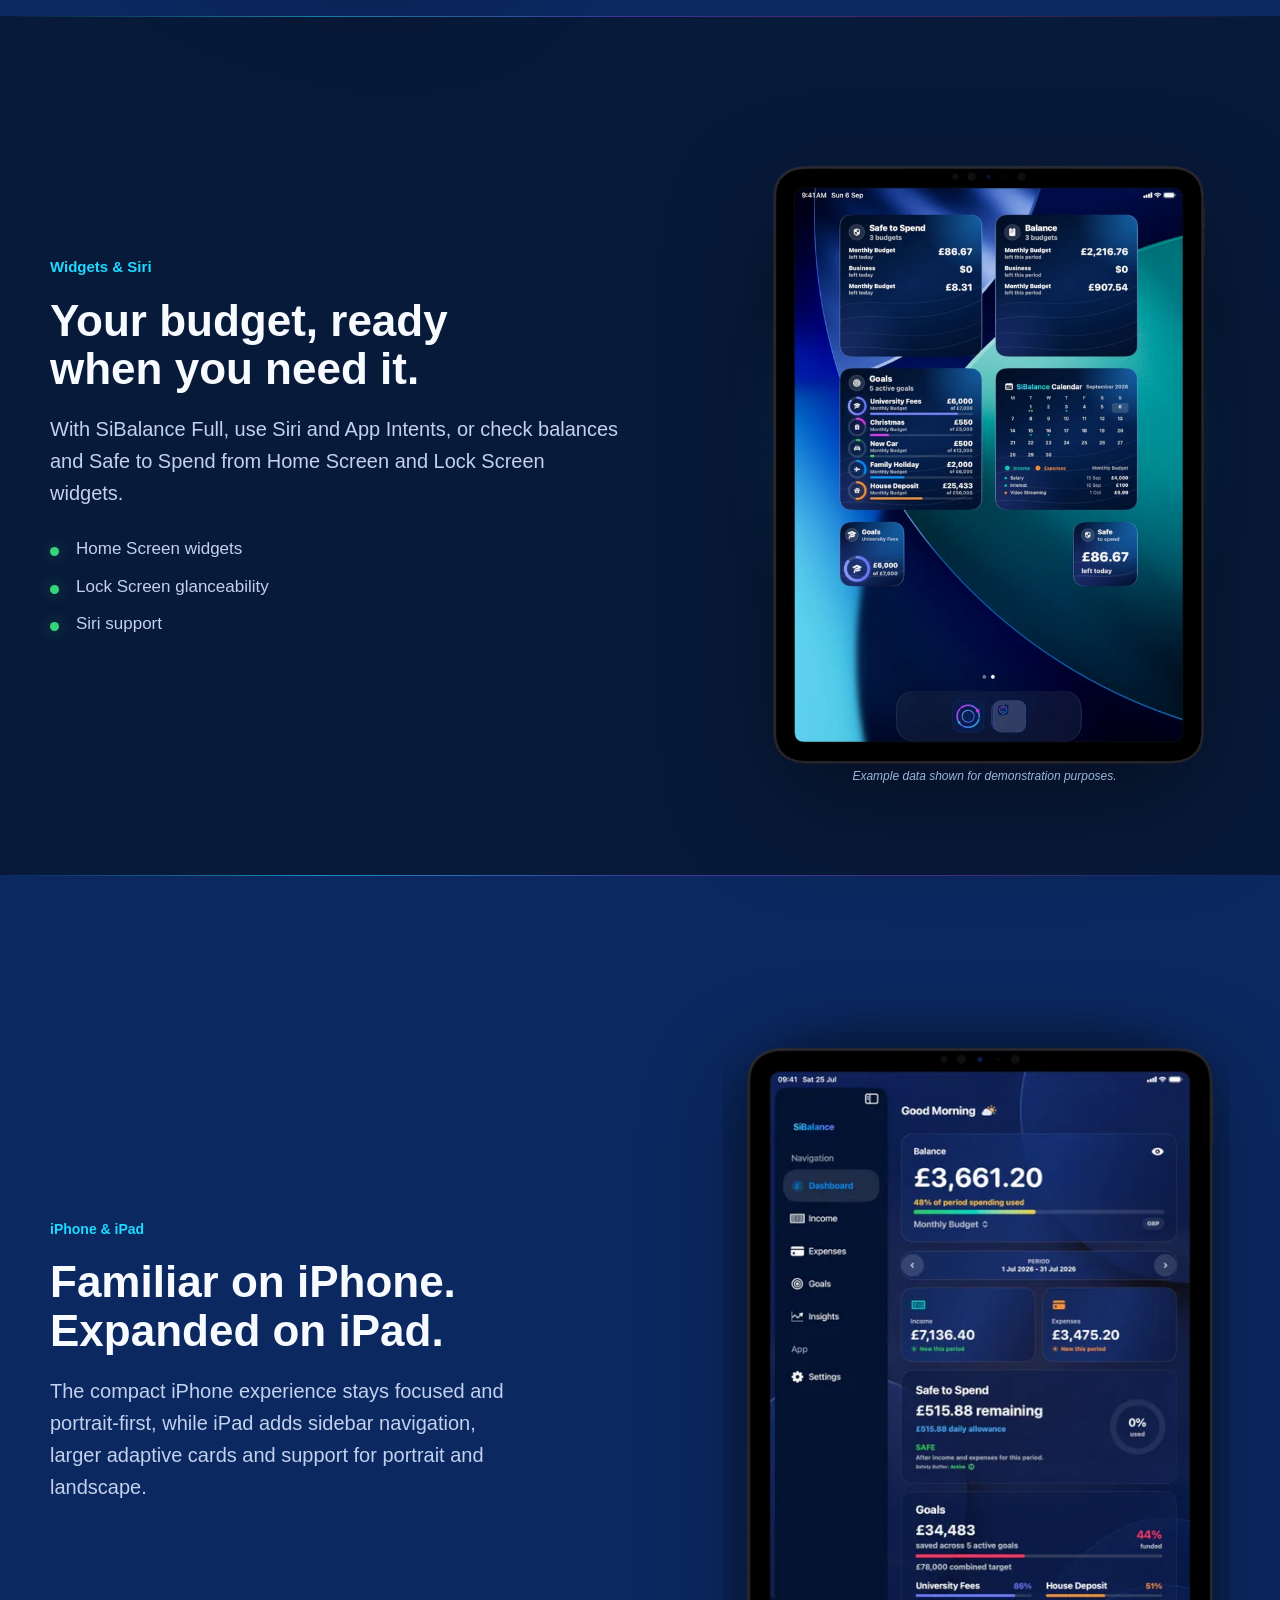
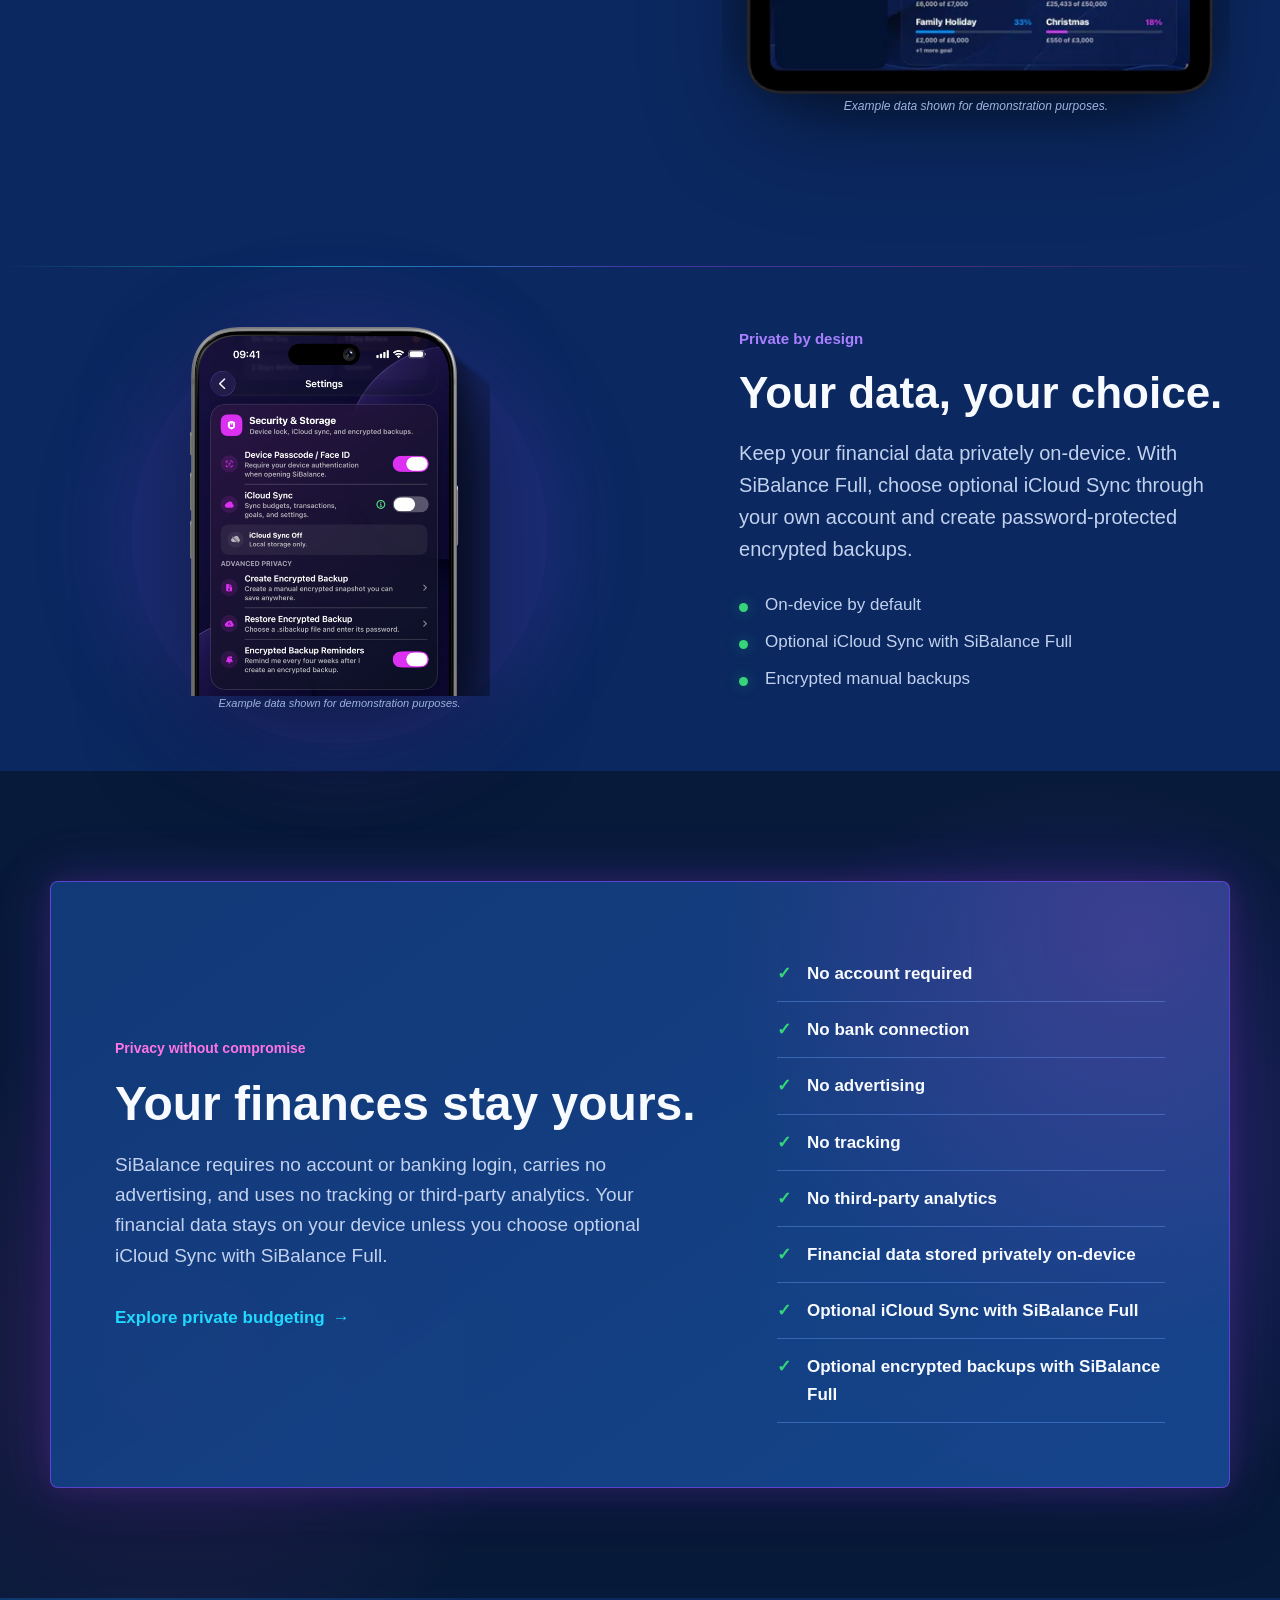
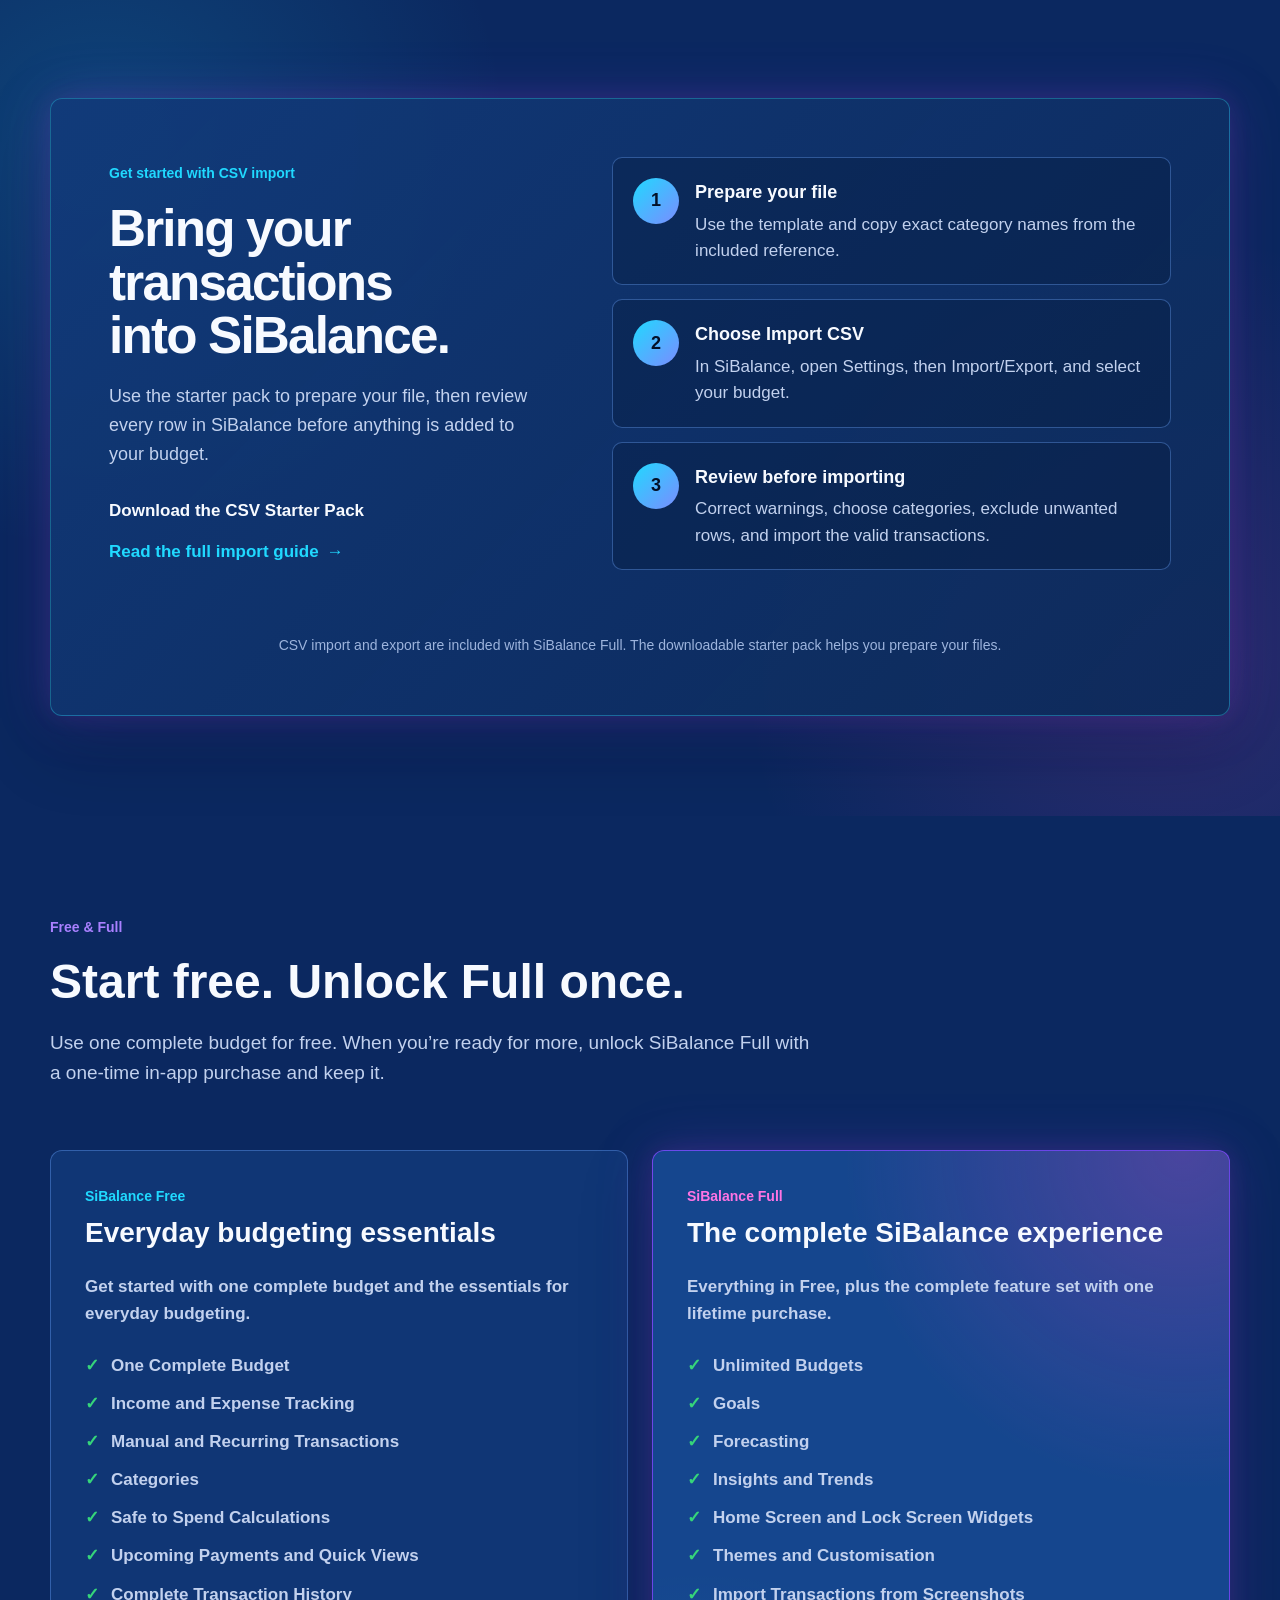
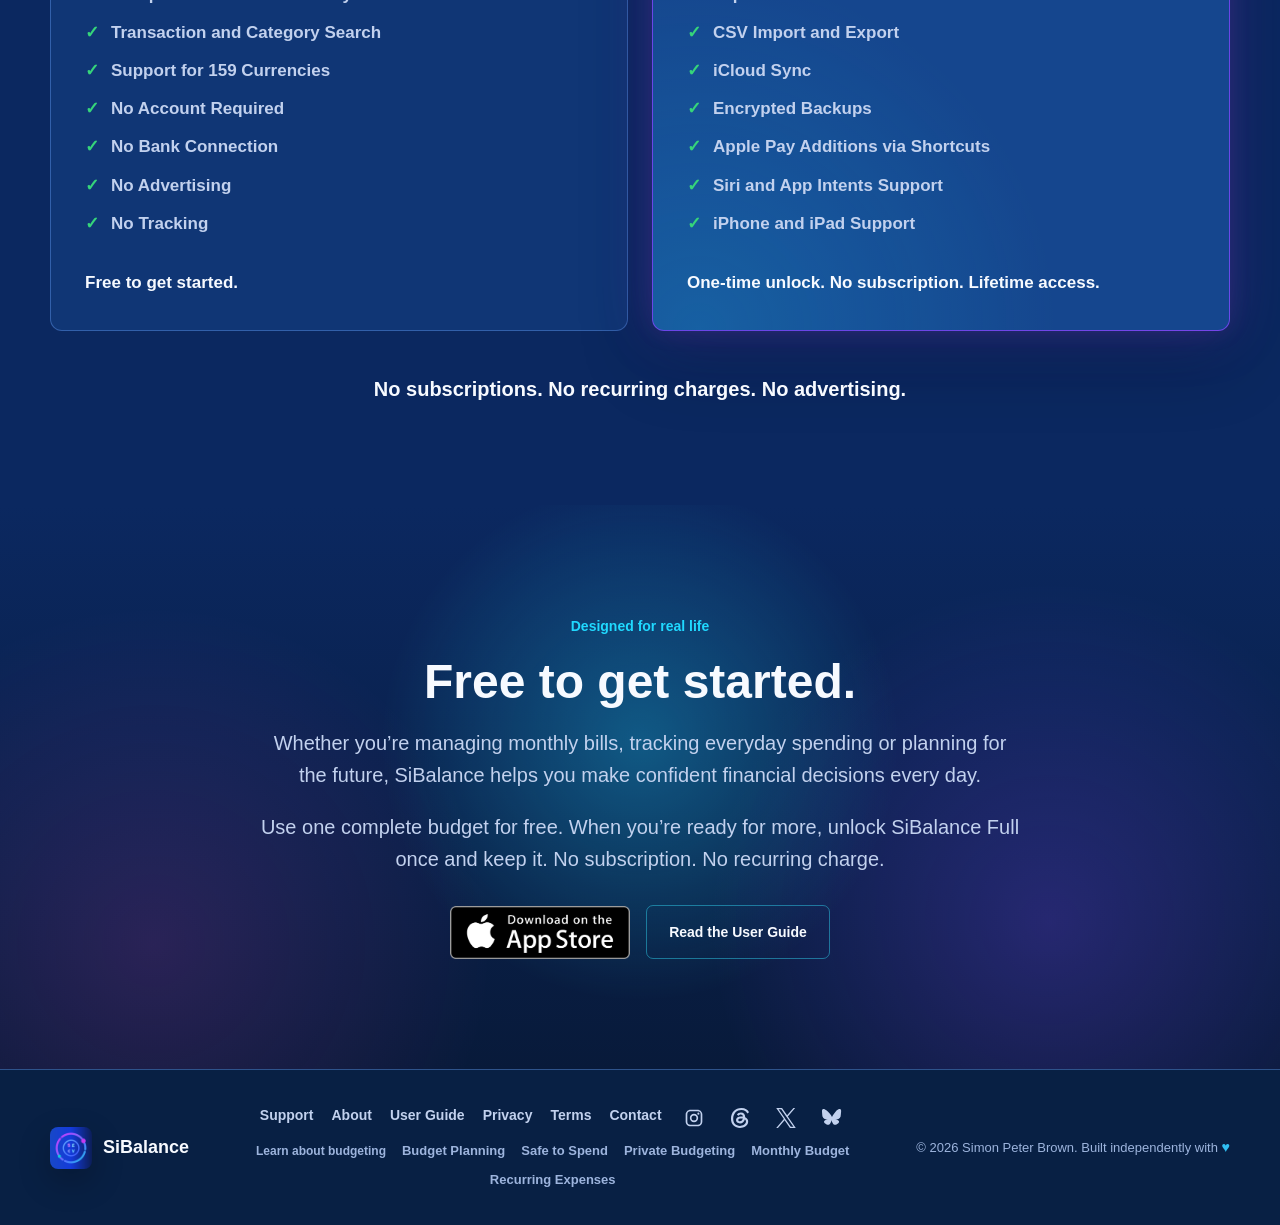
==== commit bd5edabf: "Update X profile link" ====
--- a/index.html
+++ b/index.html
@@ -434,7 +434,7 @@
     <div class="footer-links">
       <nav aria-label="Footer navigation">
         <a href="support.html">Support</a><a href="about.html">About</a><a href="user-guide.html">User Guide</a><a href="privacy.html">Privacy</a><a href="terms.html">Terms</a><a href="mailto:support@sibalance.app">Contact</a>
-        <a class="social-icon" href="https://www.instagram.com/getsibalanceapp/" target="_blank" rel="noopener noreferrer" aria-label="Follow SiBalance on Instagram" title="Instagram"><span class="social-icon-mark social-icon-instagram" aria-hidden="true"></span></a><a class="social-icon" href="https://www.threads.com/@getsibalanceapp" target="_blank" rel="noopener noreferrer" aria-label="Follow SiBalance on Threads" title="Threads"><span class="social-icon-mark social-icon-threads" aria-hidden="true"></span></a><a class="social-icon" href="https://x.com/SiBalanceApp" target="_blank" rel="noopener noreferrer" aria-label="Follow SiBalance on X" title="X"><span class="social-icon-mark social-icon-x" aria-hidden="true"></span></a><a class="social-icon" href="https://bsky.app/profile/getsibalanceapp.bsky.social" target="_blank" rel="noopener noreferrer" aria-label="Follow SiBalance on Bluesky" title="Bluesky"><span class="social-icon-mark social-icon-bluesky" aria-hidden="true"></span></a>
+        <a class="social-icon" href="https://www.instagram.com/getsibalanceapp/" target="_blank" rel="noopener noreferrer" aria-label="Follow SiBalance on Instagram" title="Instagram"><span class="social-icon-mark social-icon-instagram" aria-hidden="true"></span></a><a class="social-icon" href="https://www.threads.com/@getsibalanceapp" target="_blank" rel="noopener noreferrer" aria-label="Follow SiBalance on Threads" title="Threads"><span class="social-icon-mark social-icon-threads" aria-hidden="true"></span></a><a class="social-icon" href="https://x.com/getsibalanceapp" target="_blank" rel="noopener noreferrer" aria-label="Follow SiBalance on X" title="X"><span class="social-icon-mark social-icon-x" aria-hidden="true"></span></a><a class="social-icon" href="https://bsky.app/profile/getsibalanceapp.bsky.social" target="_blank" rel="noopener noreferrer" aria-label="Follow SiBalance on Bluesky" title="Bluesky"><span class="social-icon-mark social-icon-bluesky" aria-hidden="true"></span></a>
       </nav>
       <div class="footer-learn"><span class="footer-learn-label">Learn about budgeting</span><a href="budget-planning.html">Budget Planning</a><a href="safe-to-spend.html">Safe to Spend</a><a href="private-budgeting.html">Private Budgeting</a><a href="guides/monthly-budget.html">Monthly Budget</a><a href="guides/recurring-expenses.html">Recurring Expenses</a></div>
     </div>
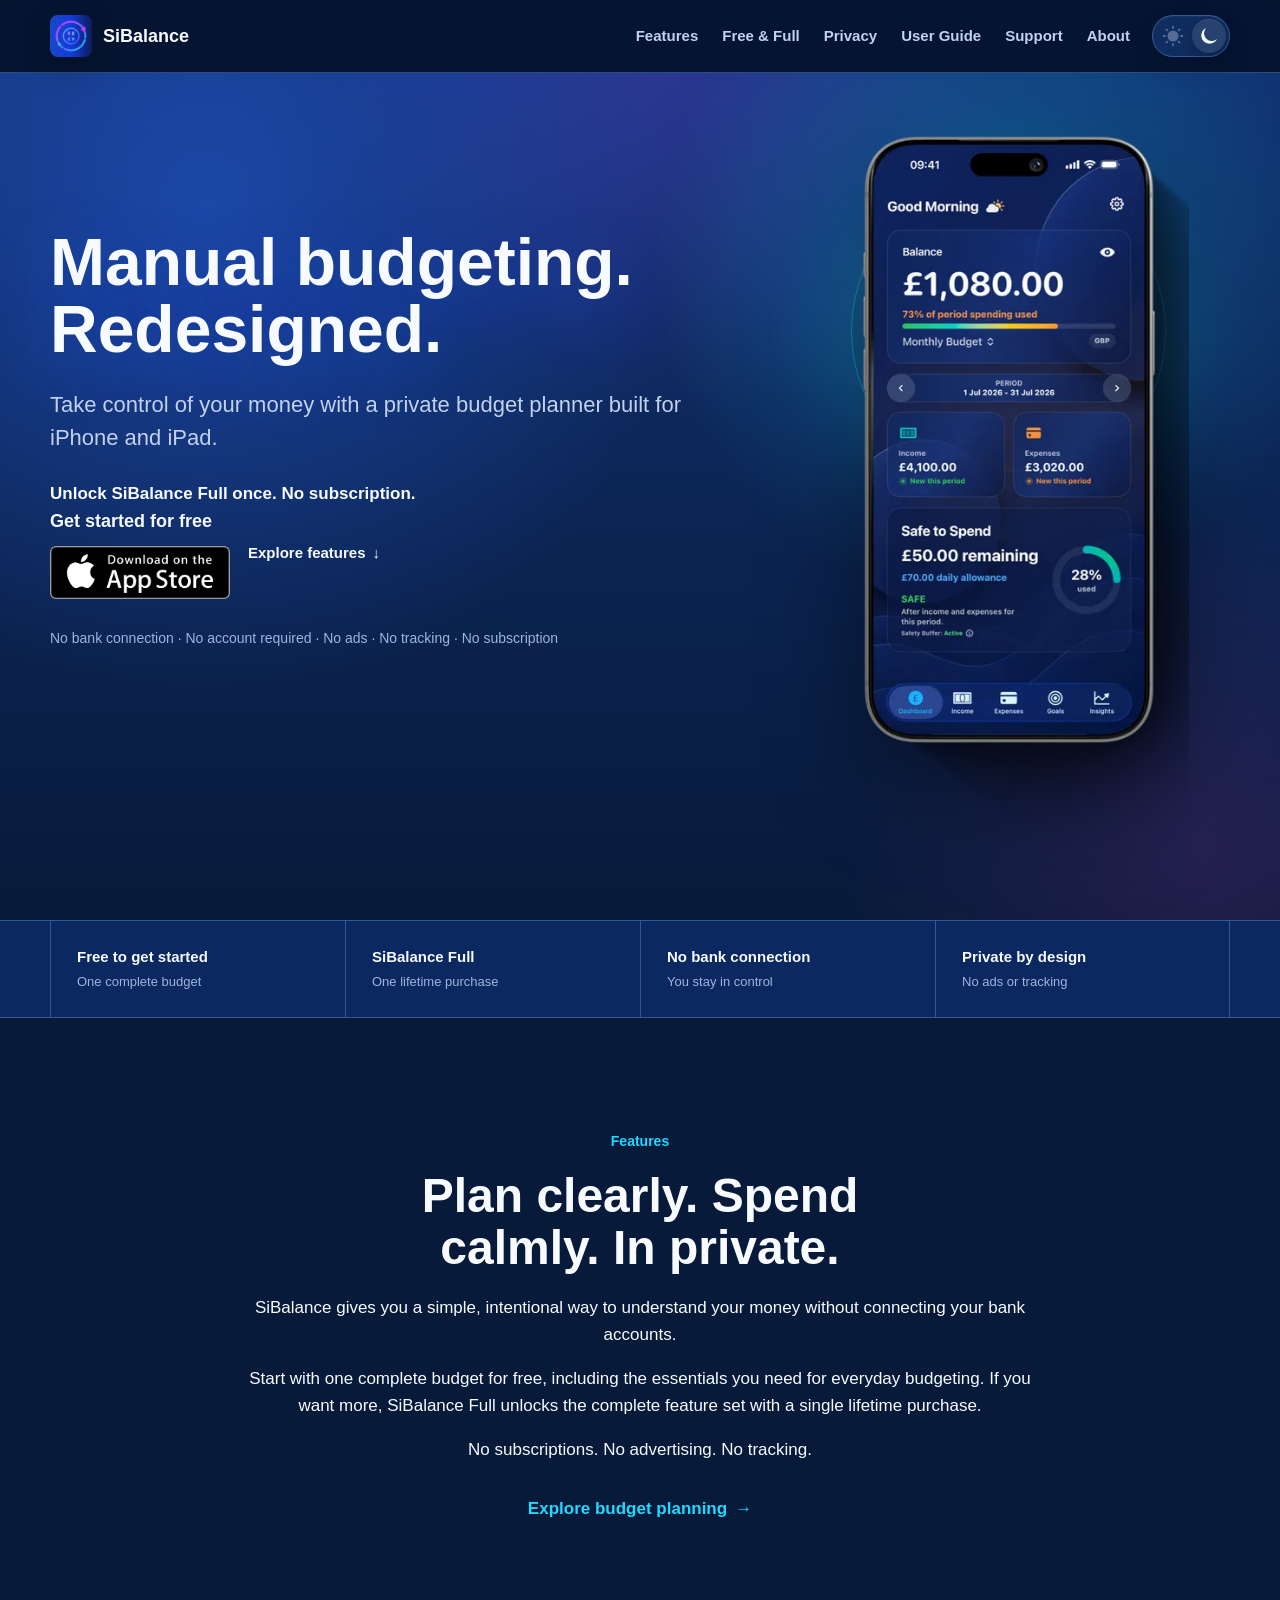
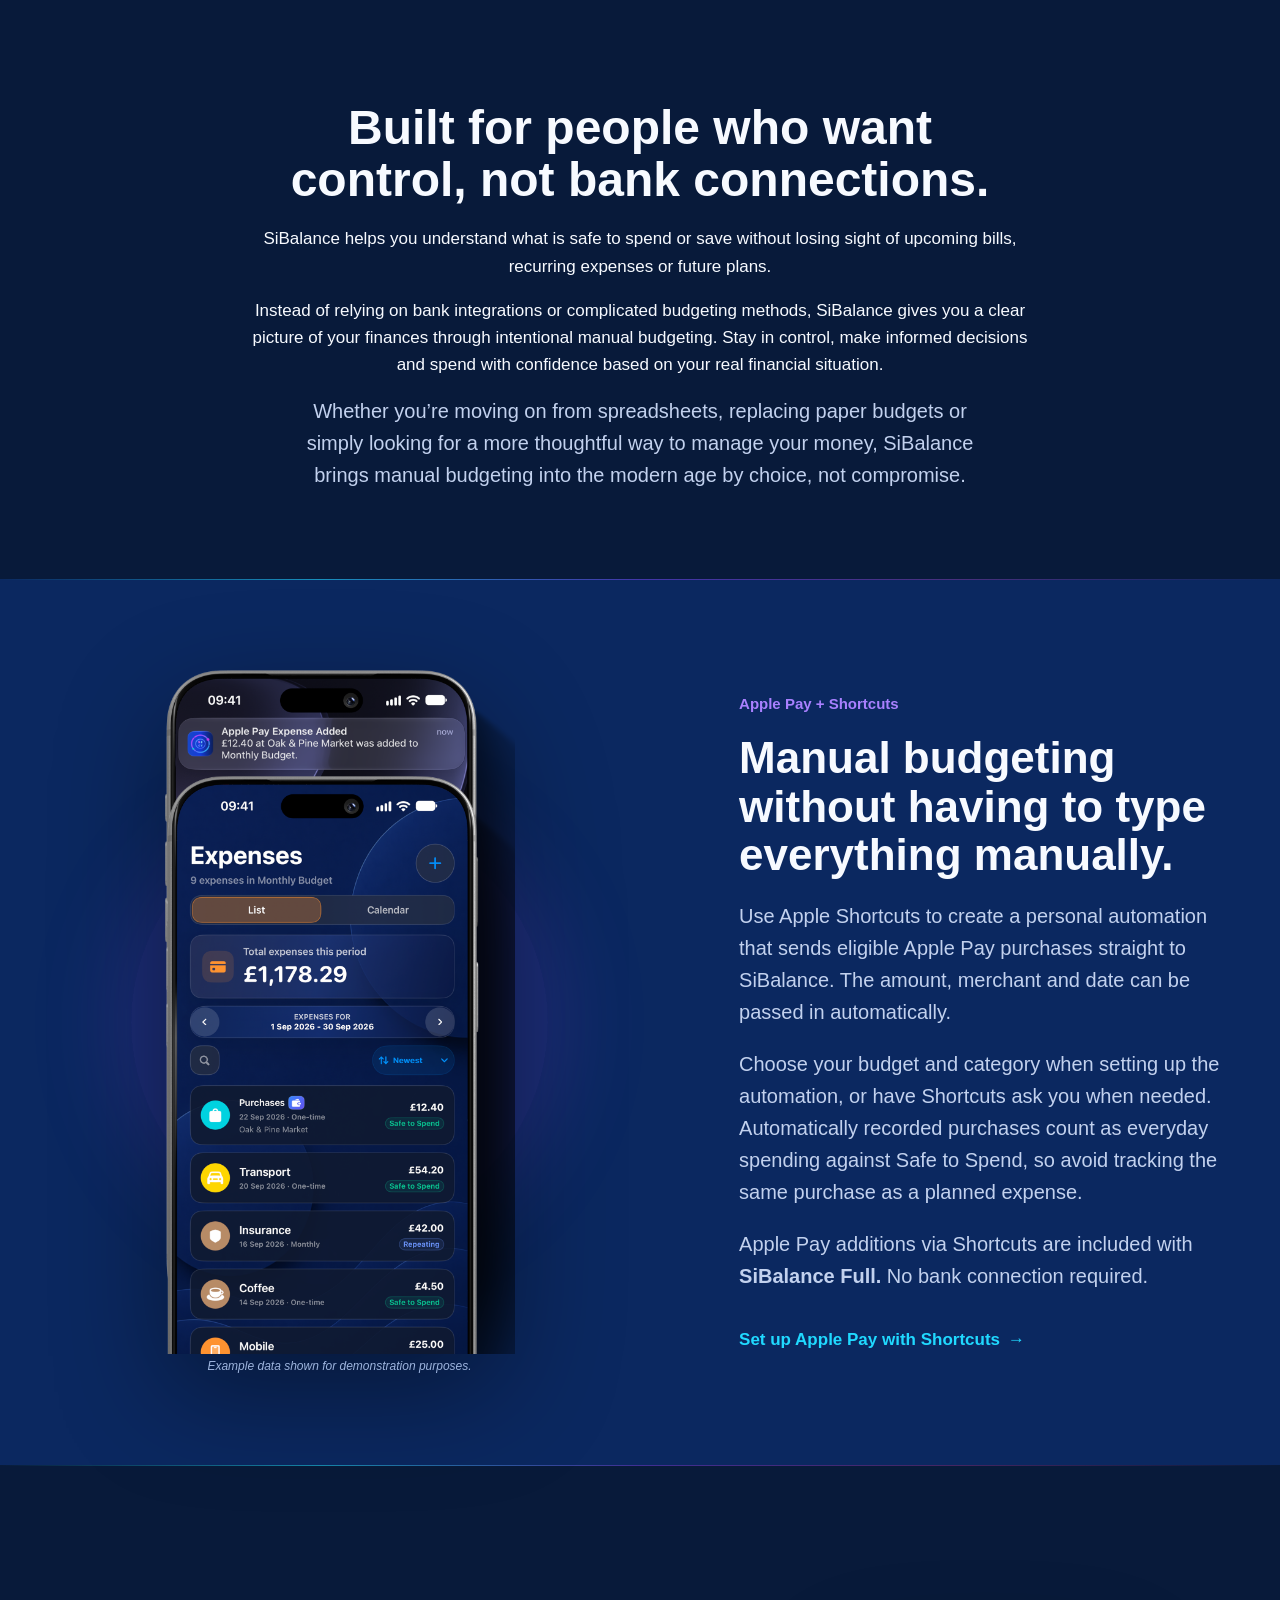
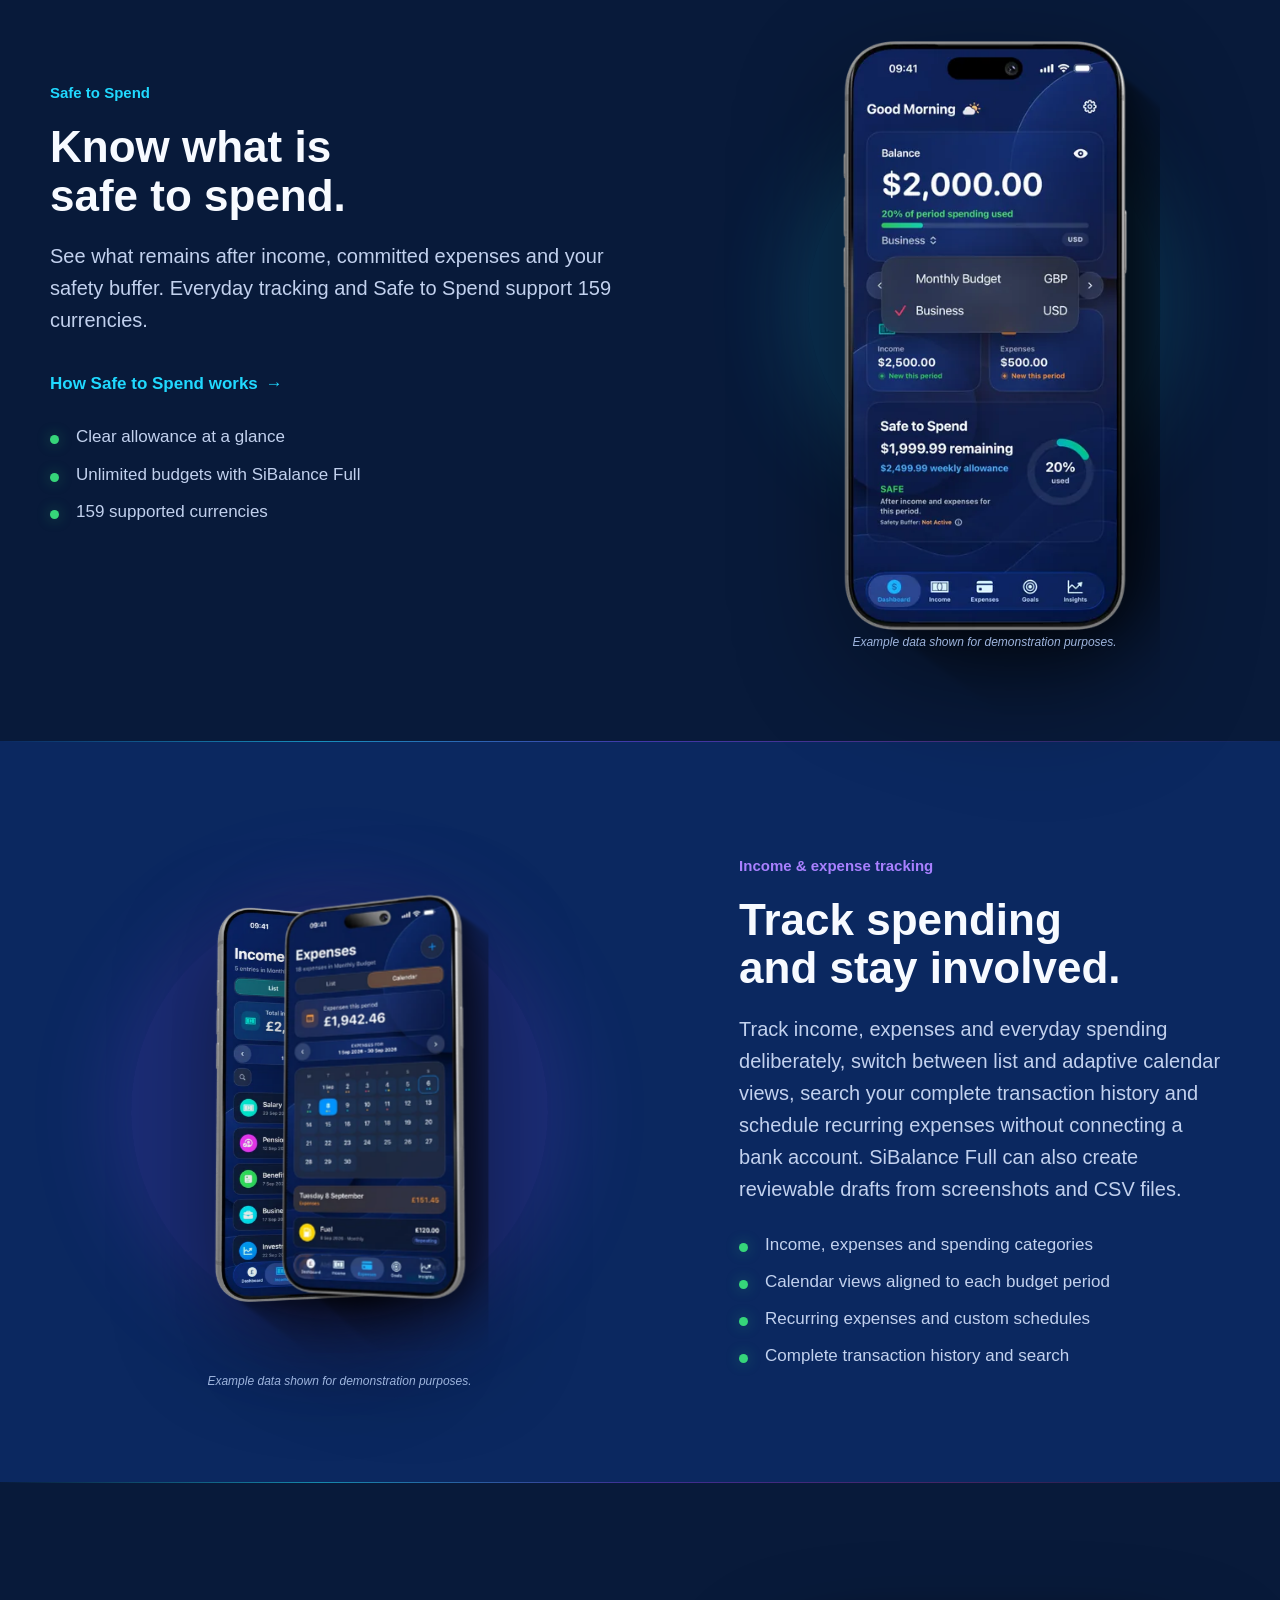
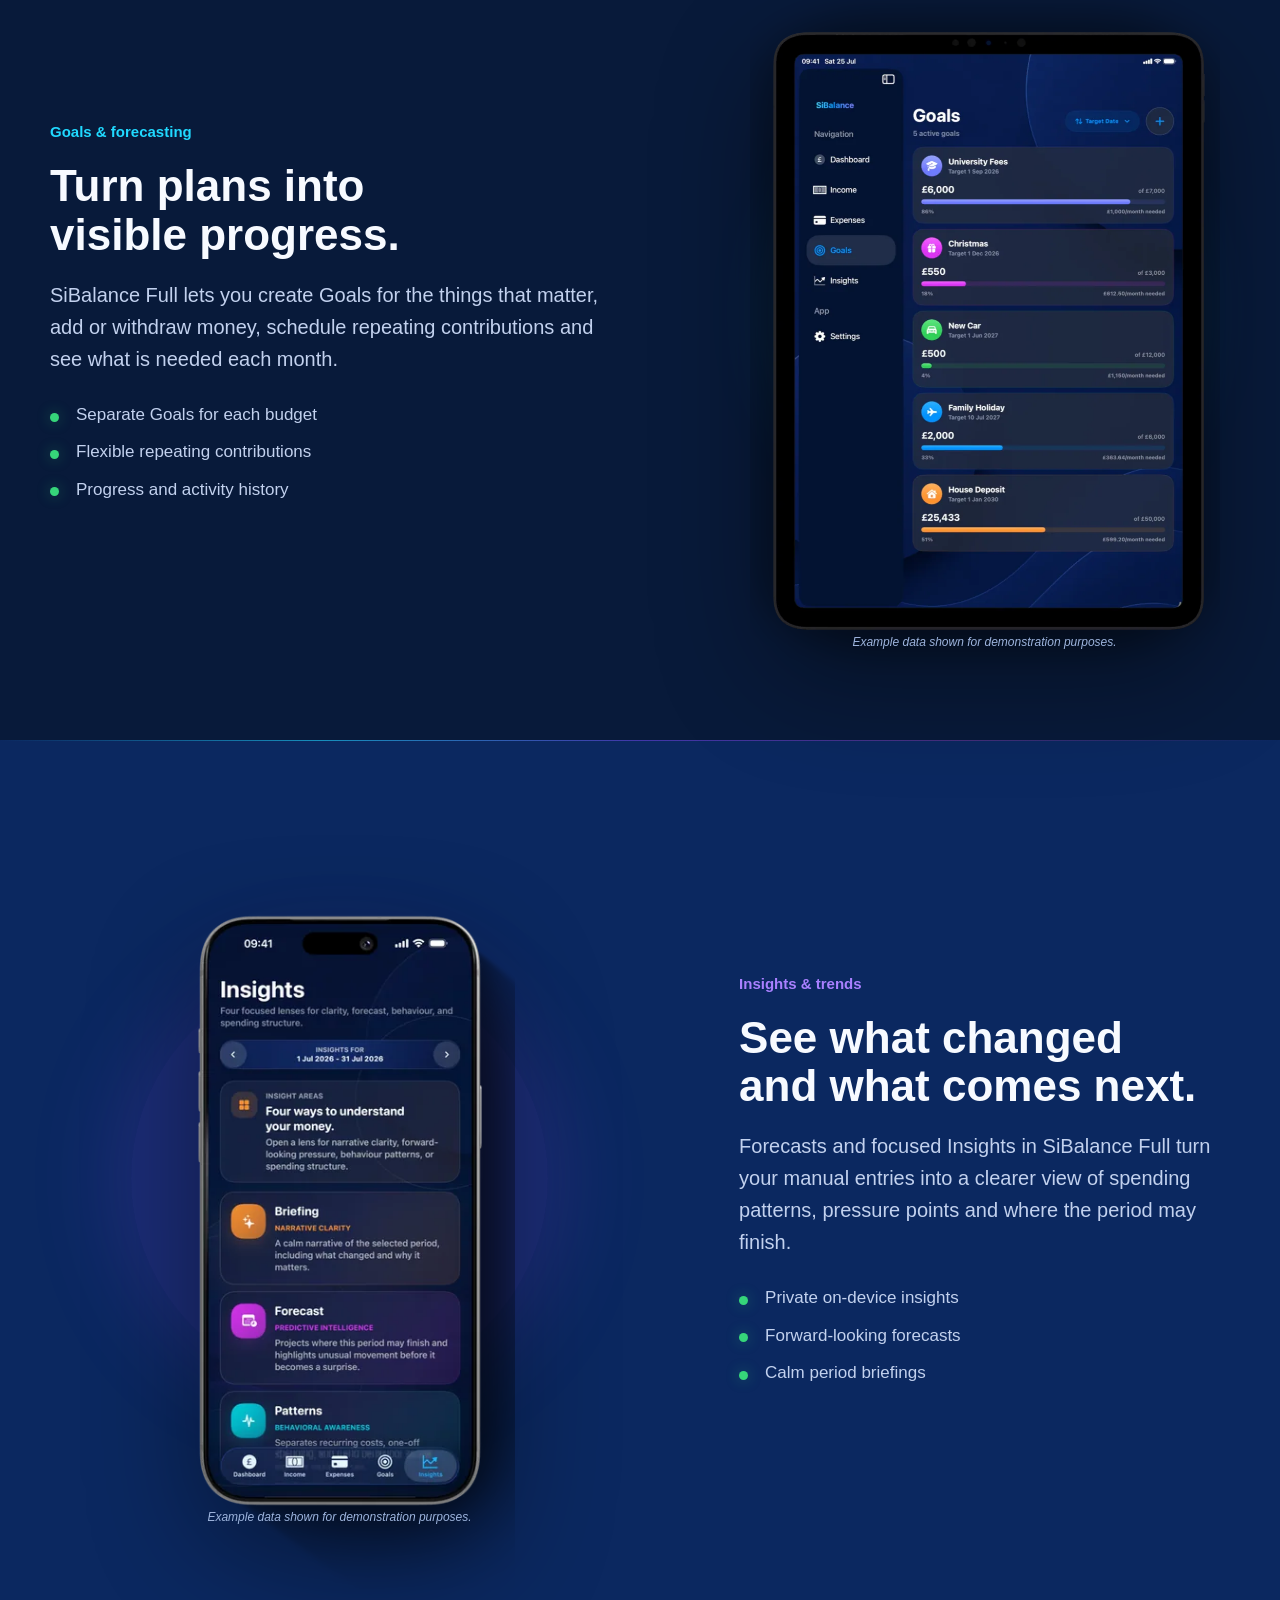
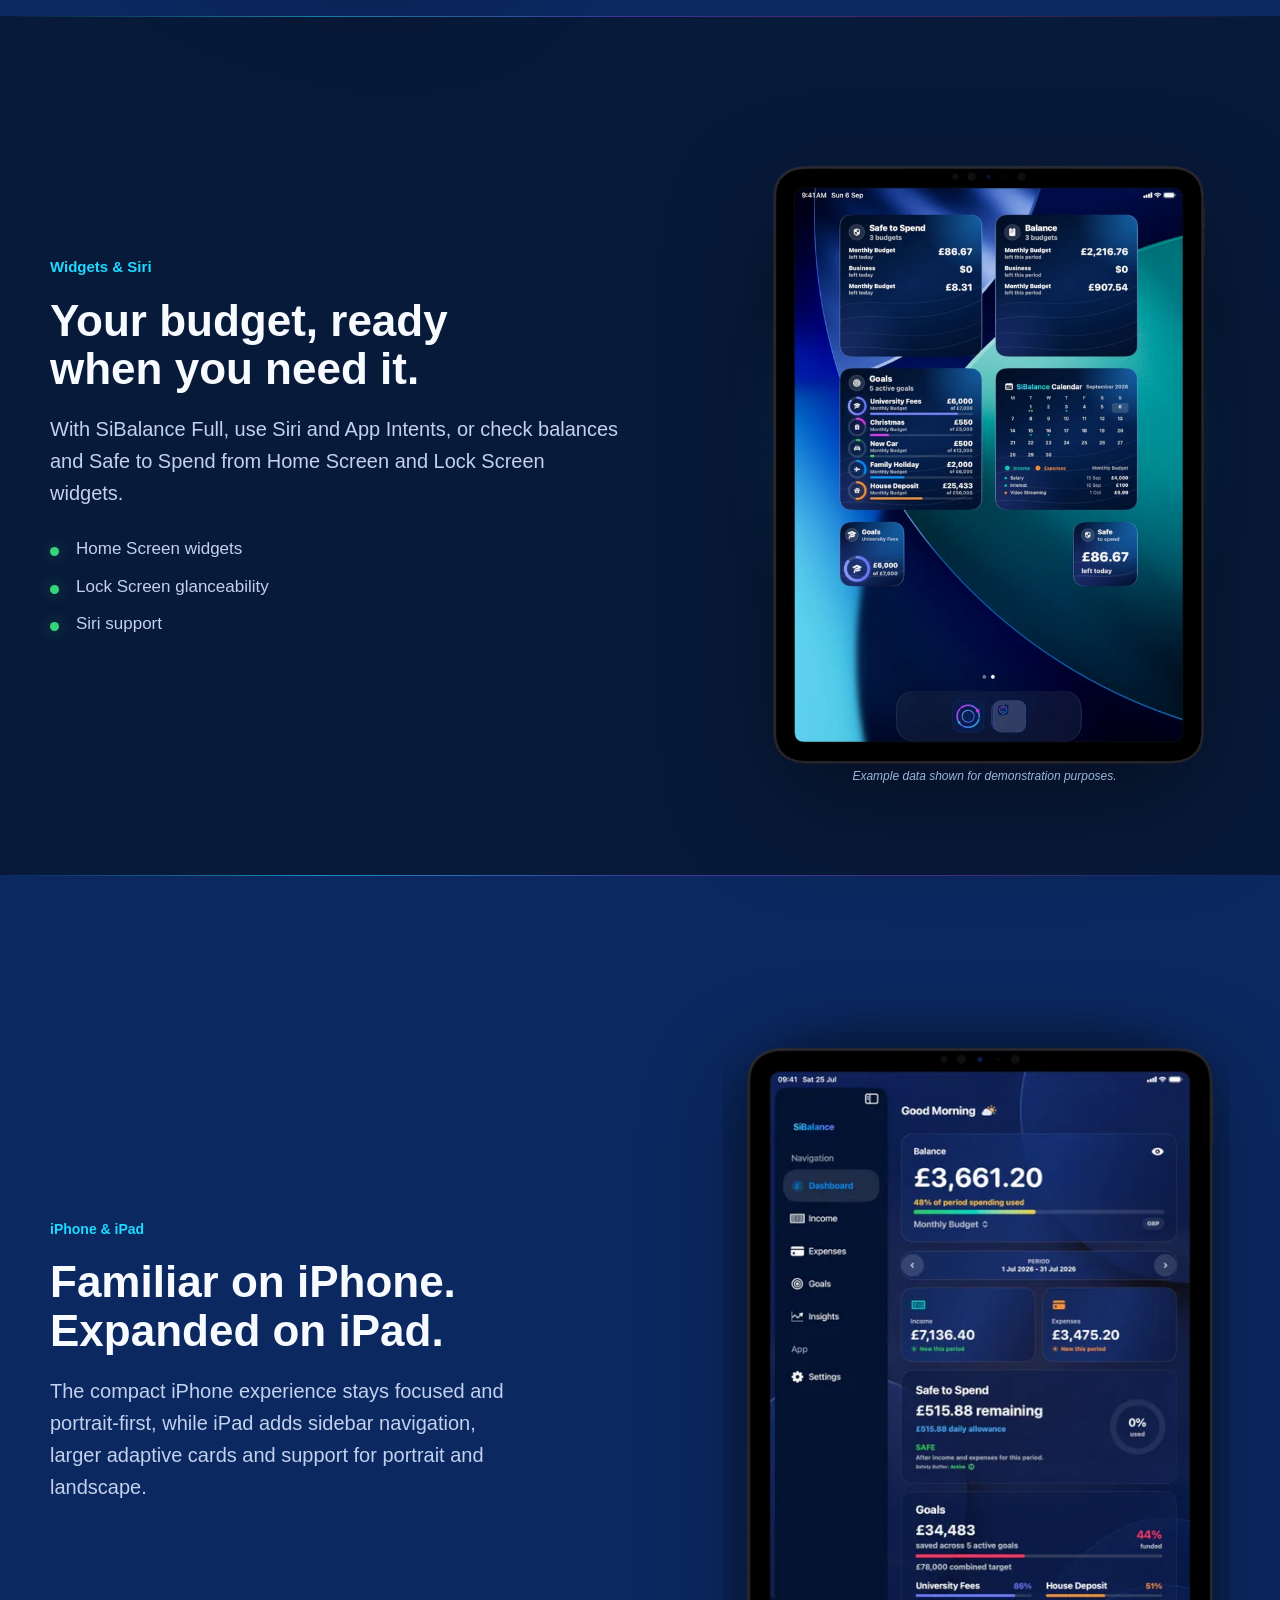
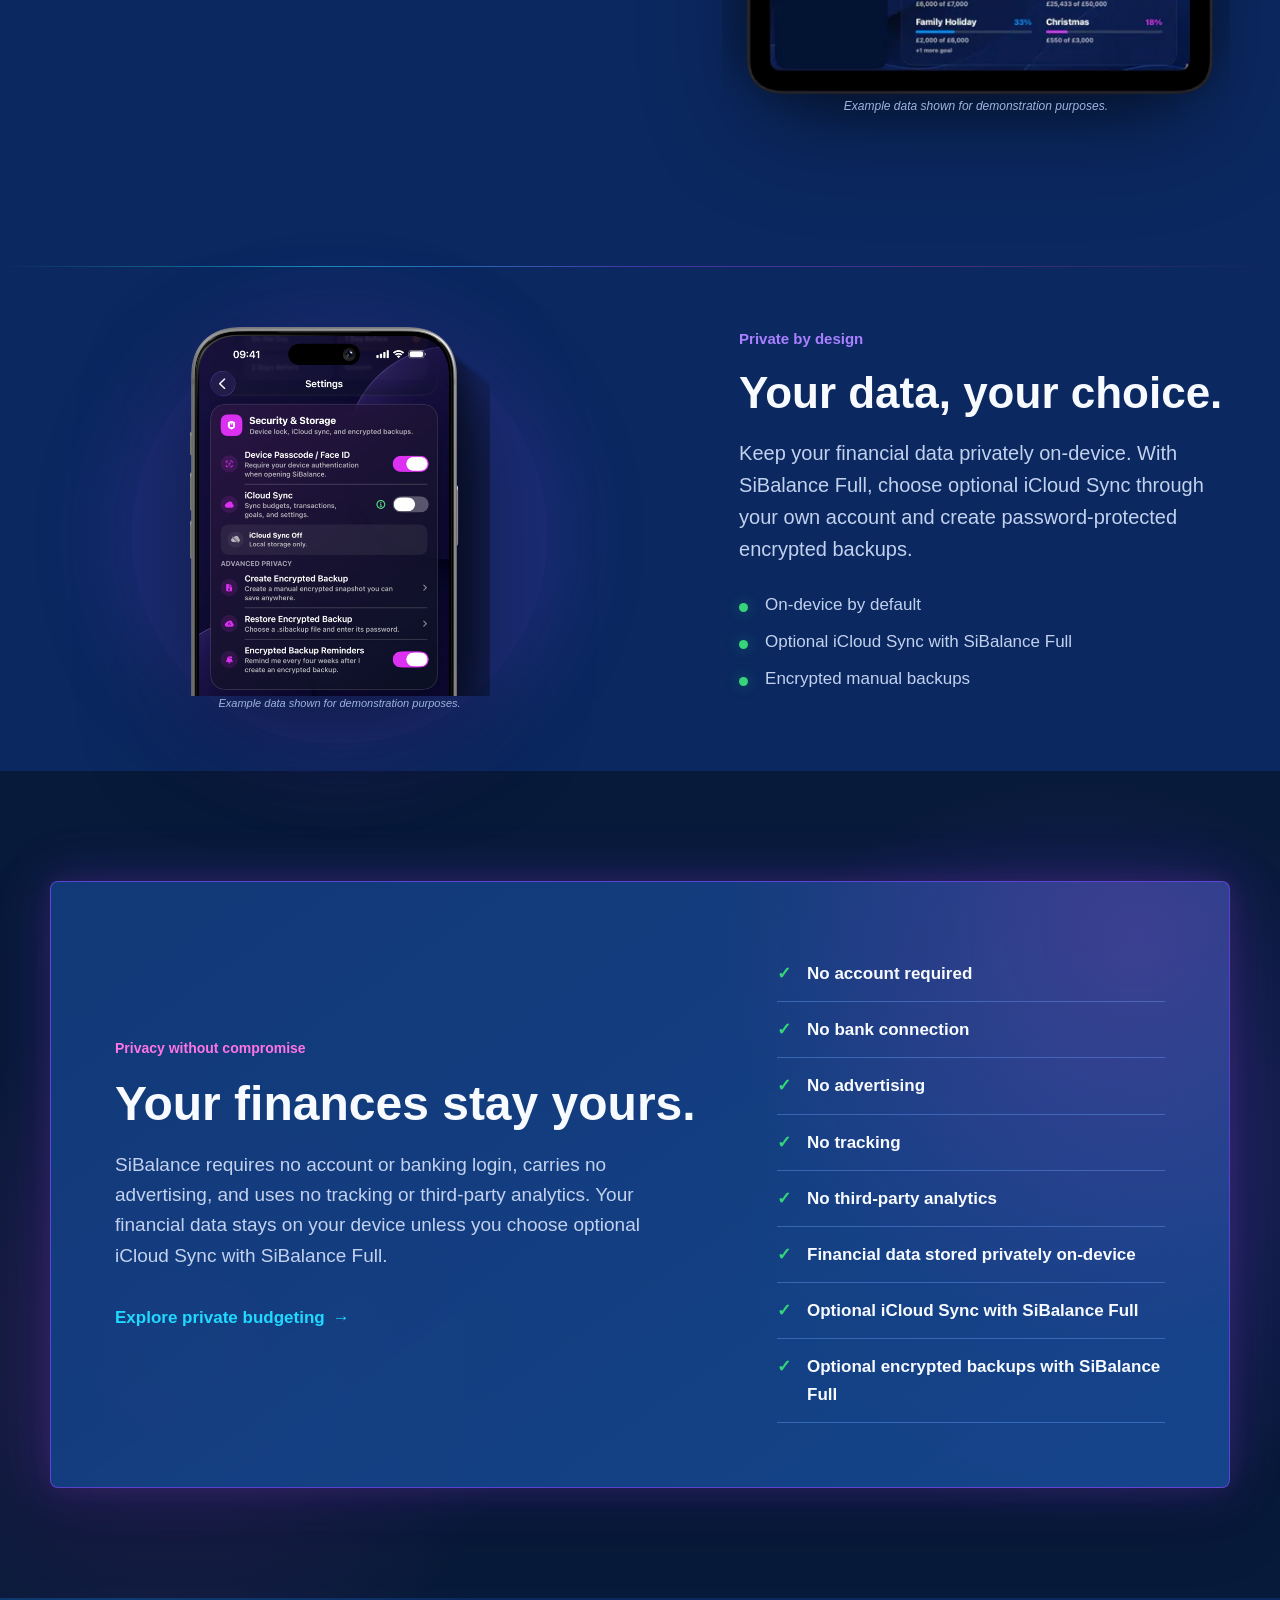
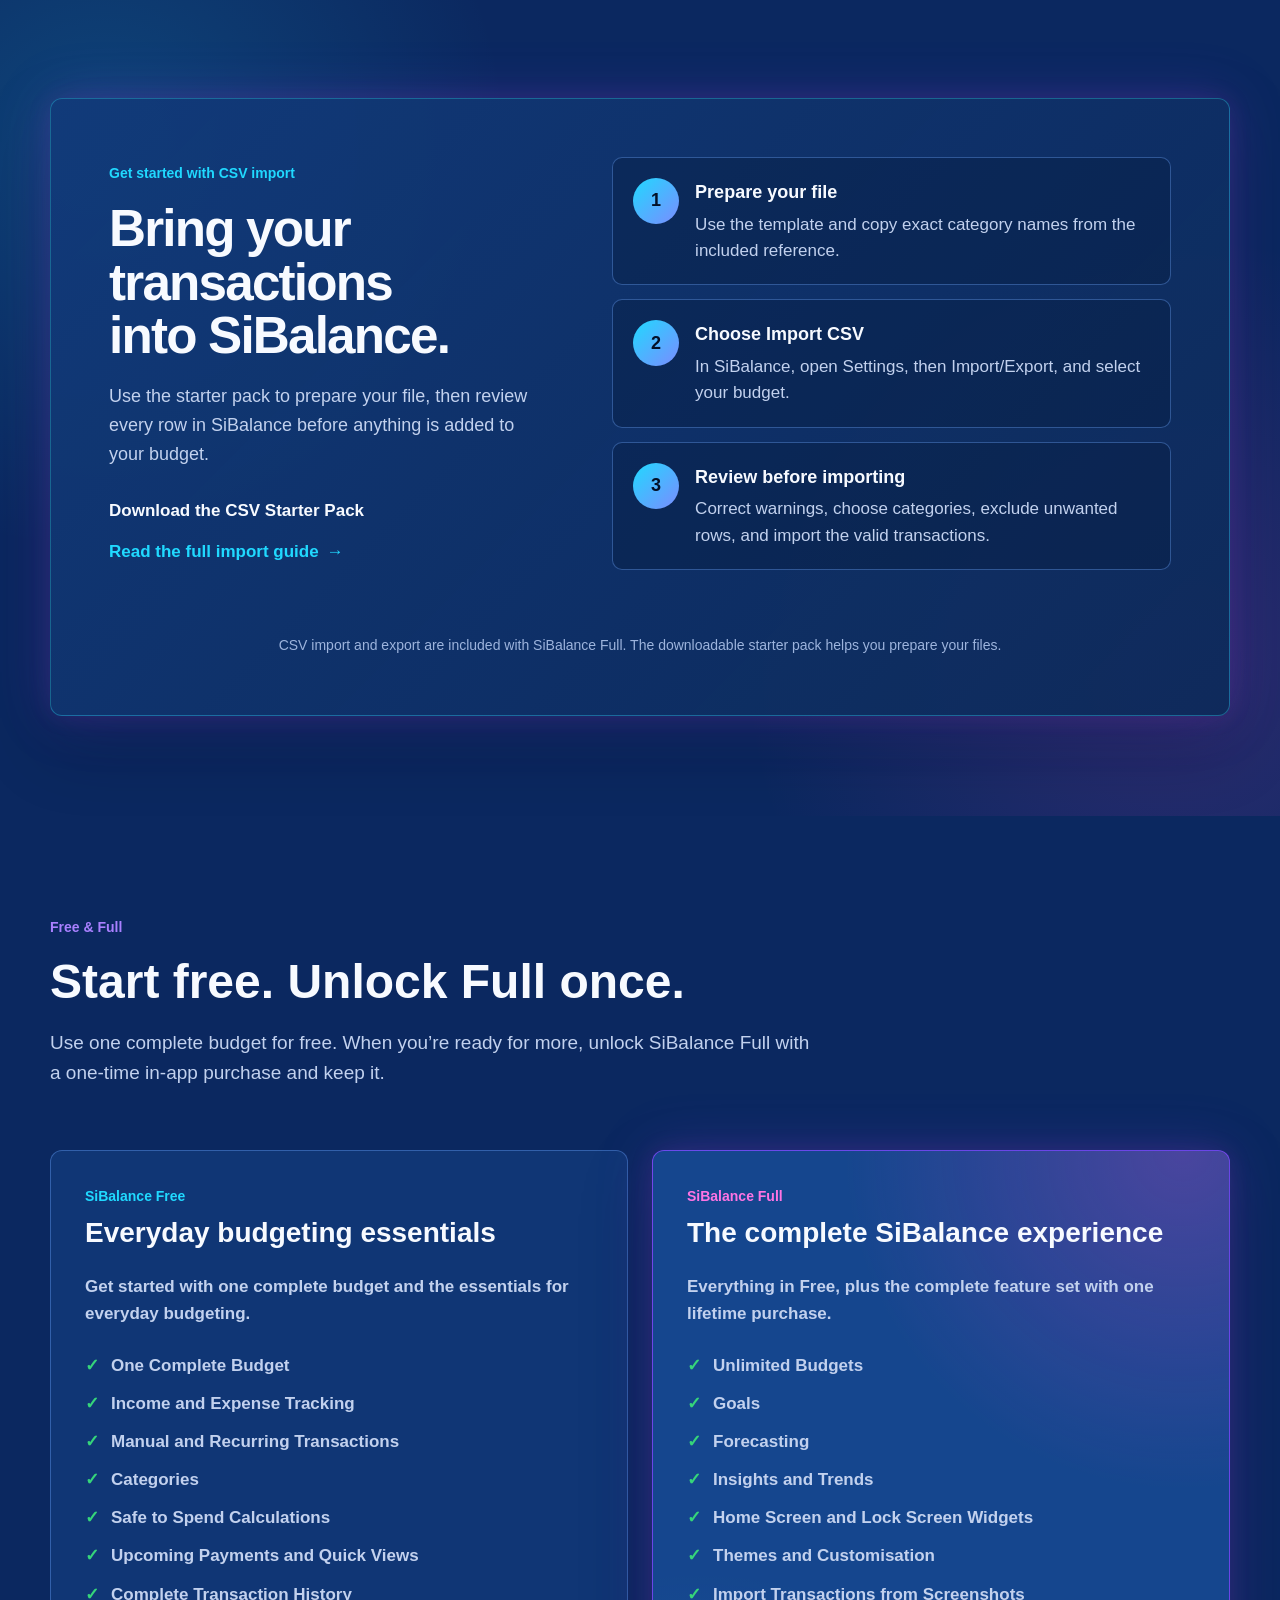
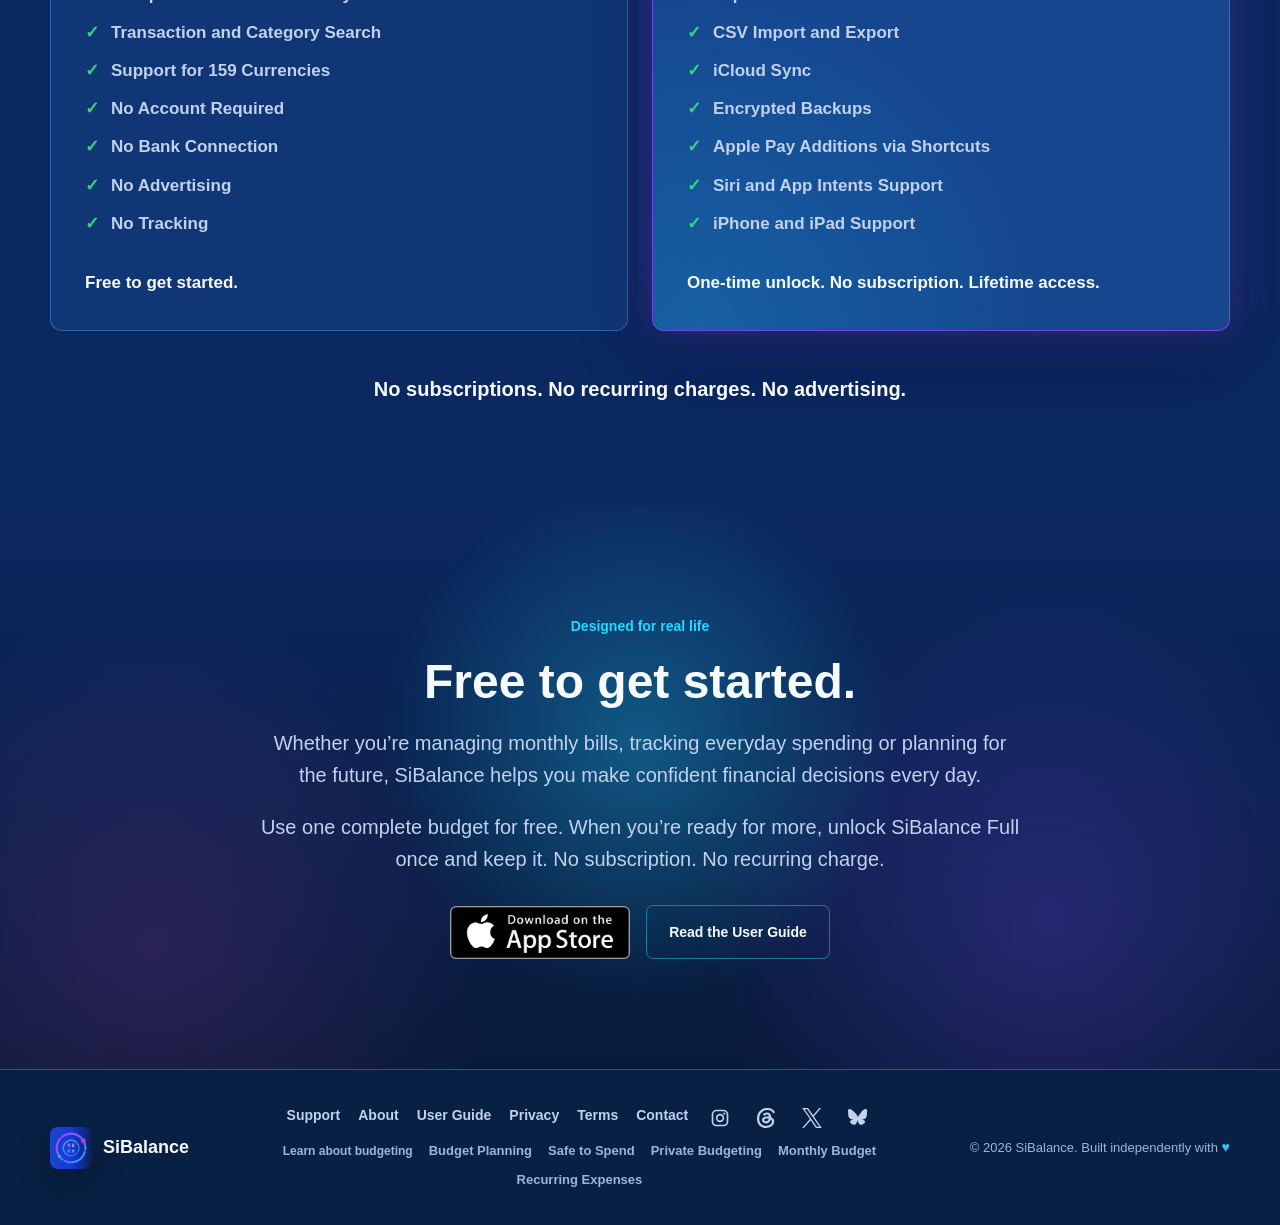
==== commit cbb027b7: "Use SiBalance footer copyright and add Terms operator details" ====
--- a/index.html
+++ b/index.html
@@ -438,7 +438,7 @@
       </nav>
       <div class="footer-learn"><span class="footer-learn-label">Learn about budgeting</span><a href="budget-planning.html">Budget Planning</a><a href="safe-to-spend.html">Safe to Spend</a><a href="private-budgeting.html">Private Budgeting</a><a href="guides/monthly-budget.html">Monthly Budget</a><a href="guides/recurring-expenses.html">Recurring Expenses</a></div>
     </div>
-    <p>© 2026 Simon Peter Brown. Built independently with <span class="independent-heart" role="img" aria-label="love">♥</span></p>
+    <p>© 2026 SiBalance. Built independently with <span class="independent-heart" role="img" aria-label="love">♥</span></p>
   </div>
 </footer>
 
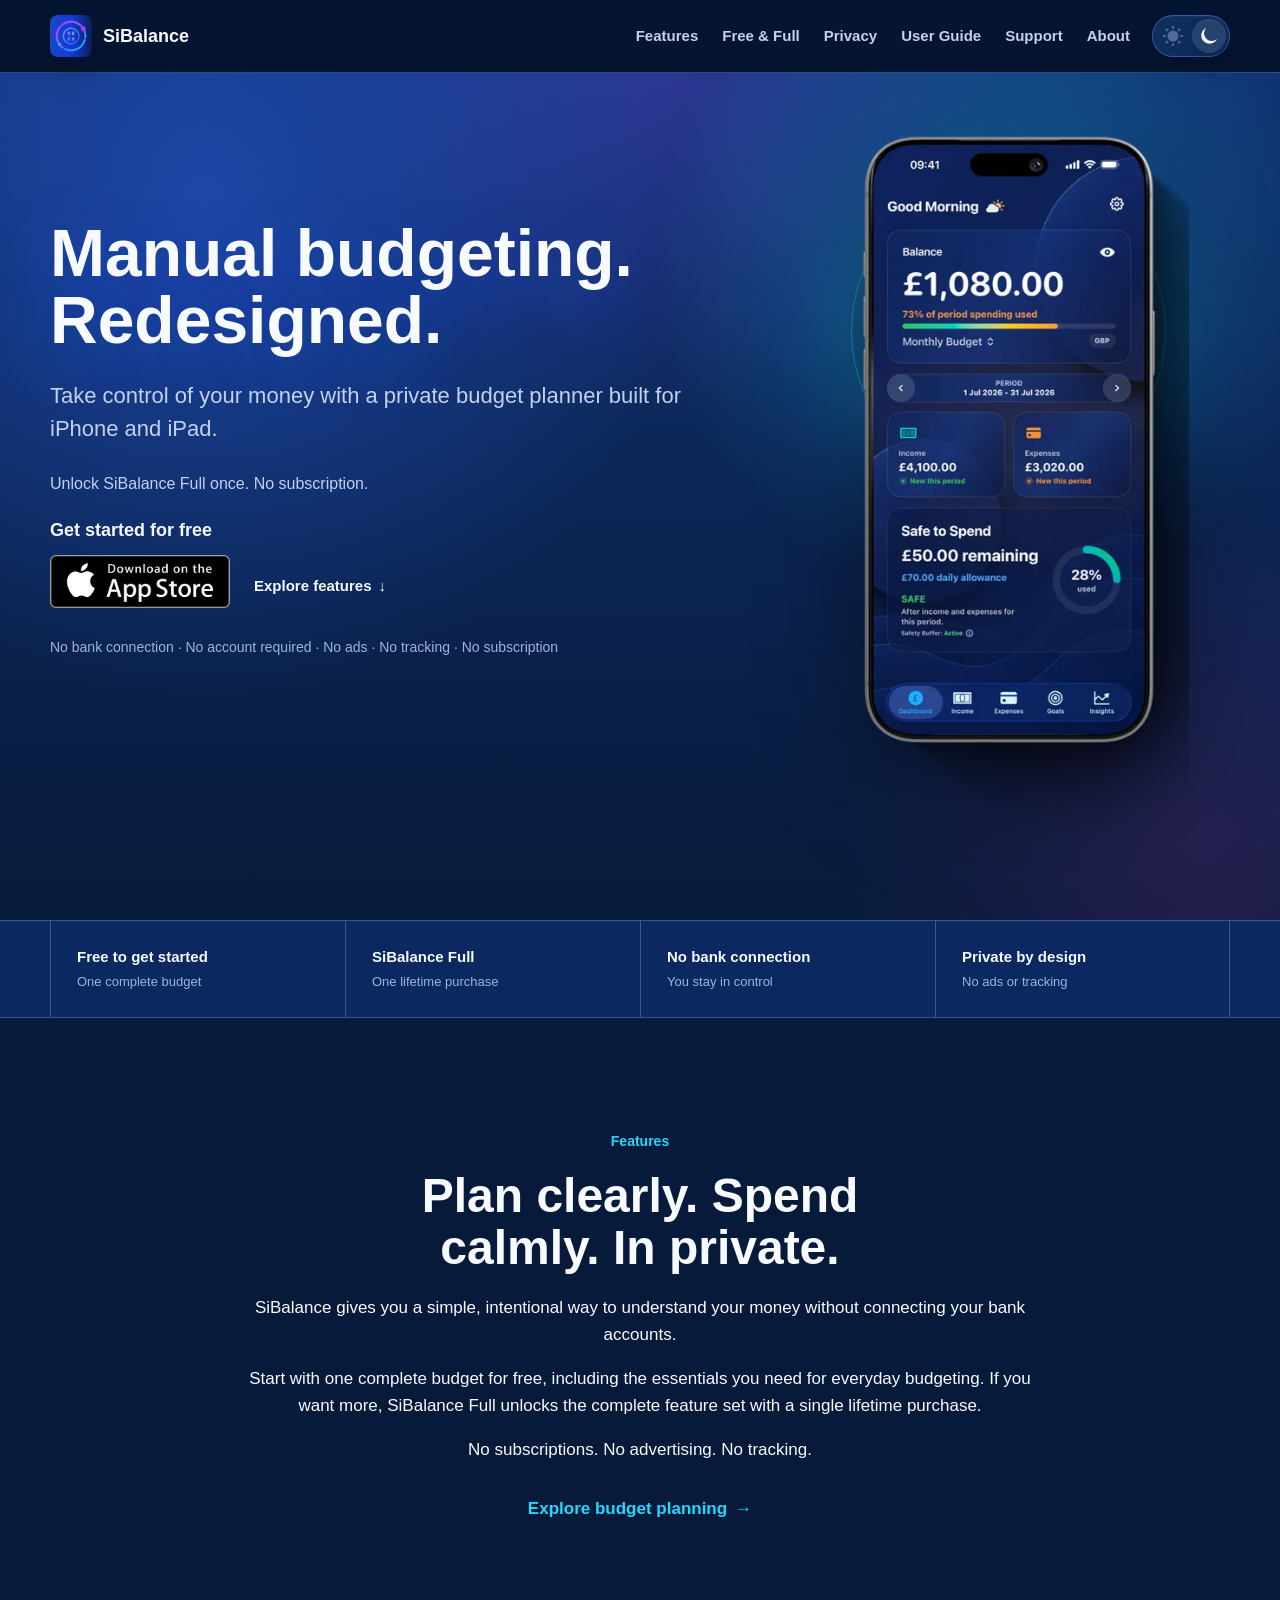
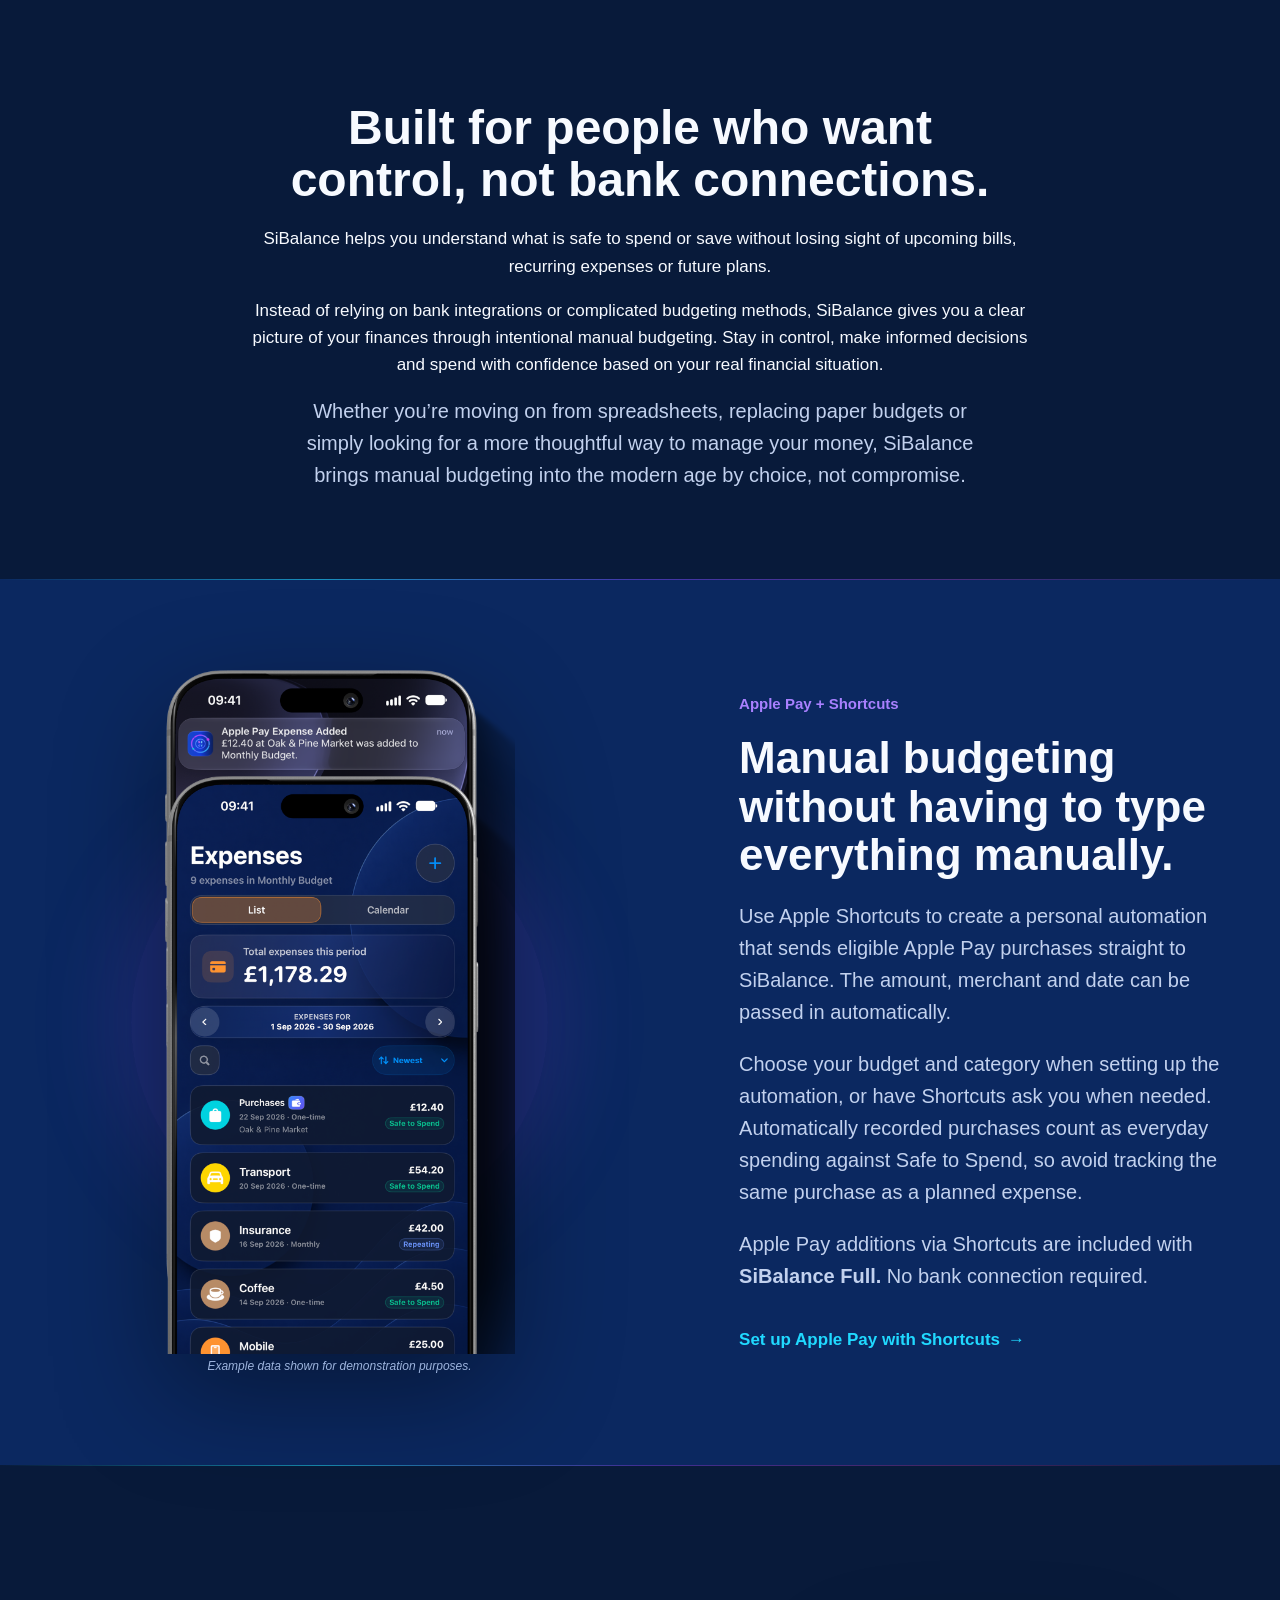
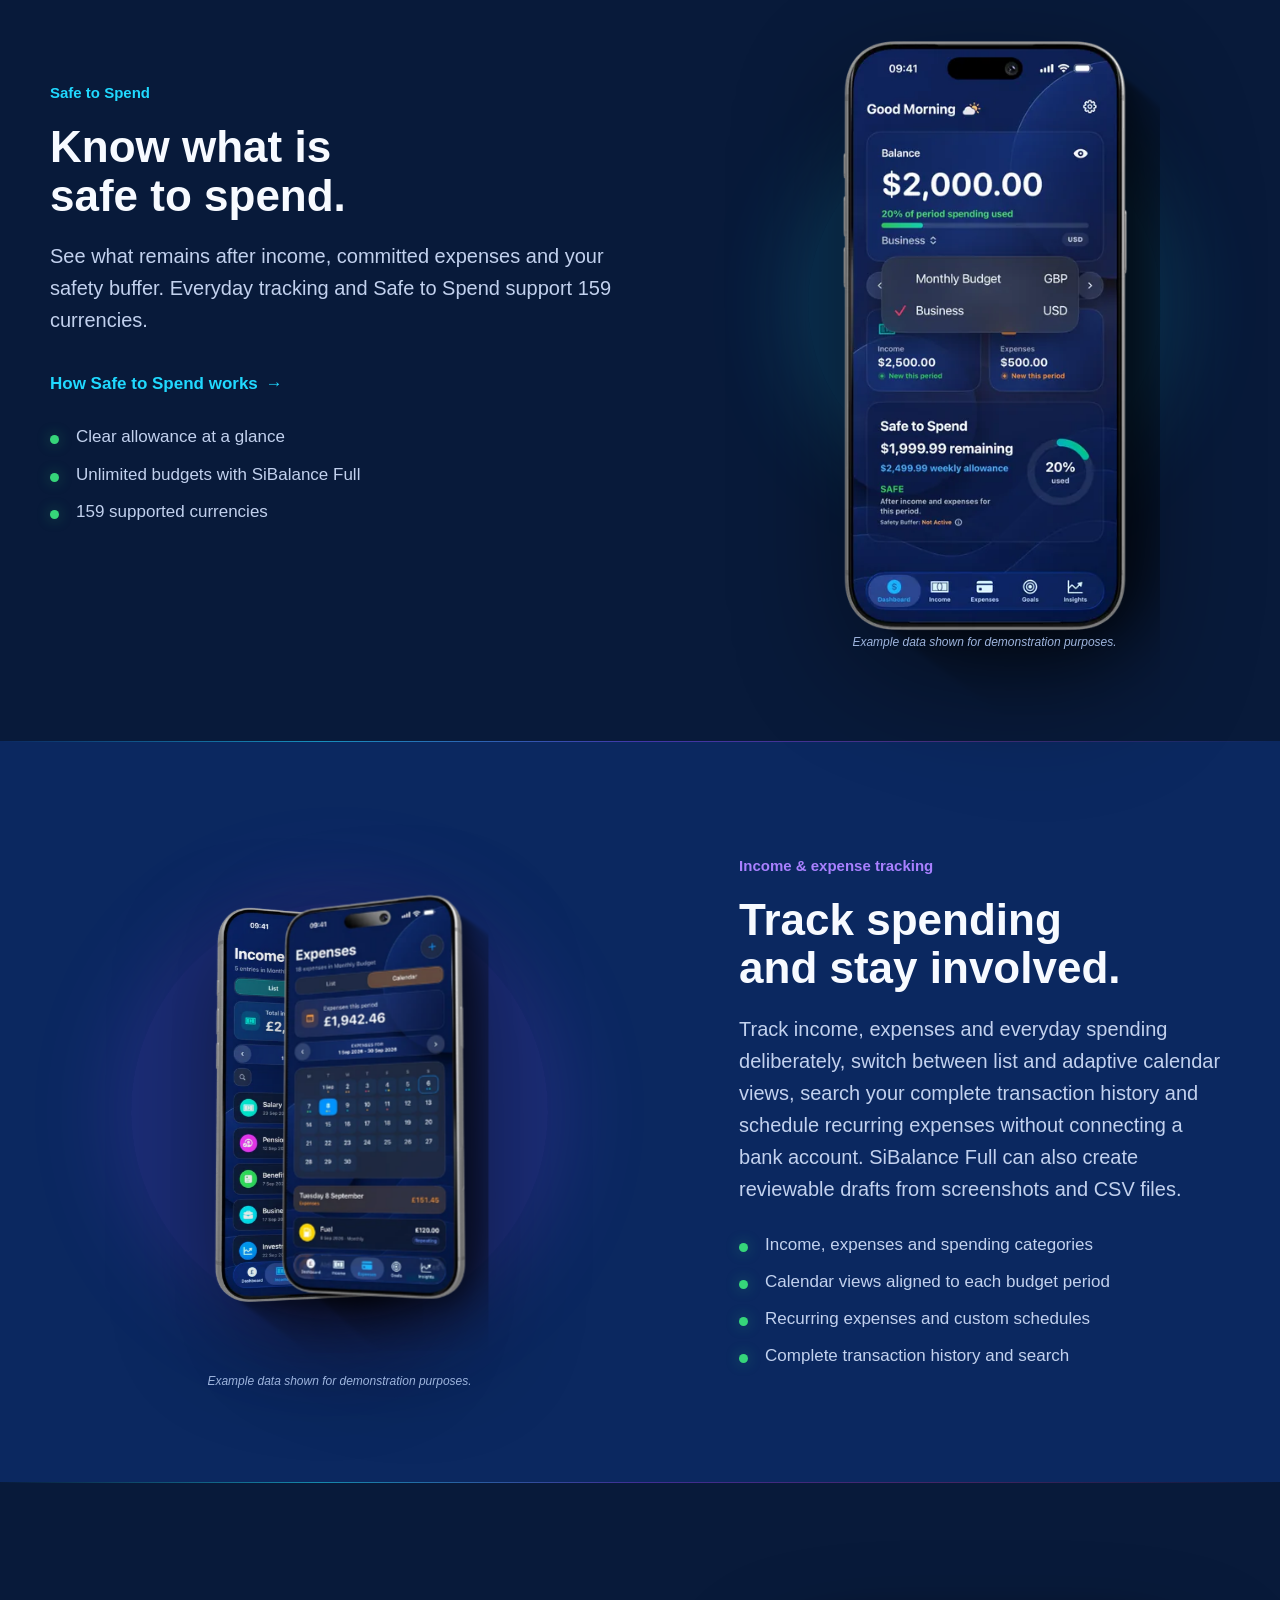
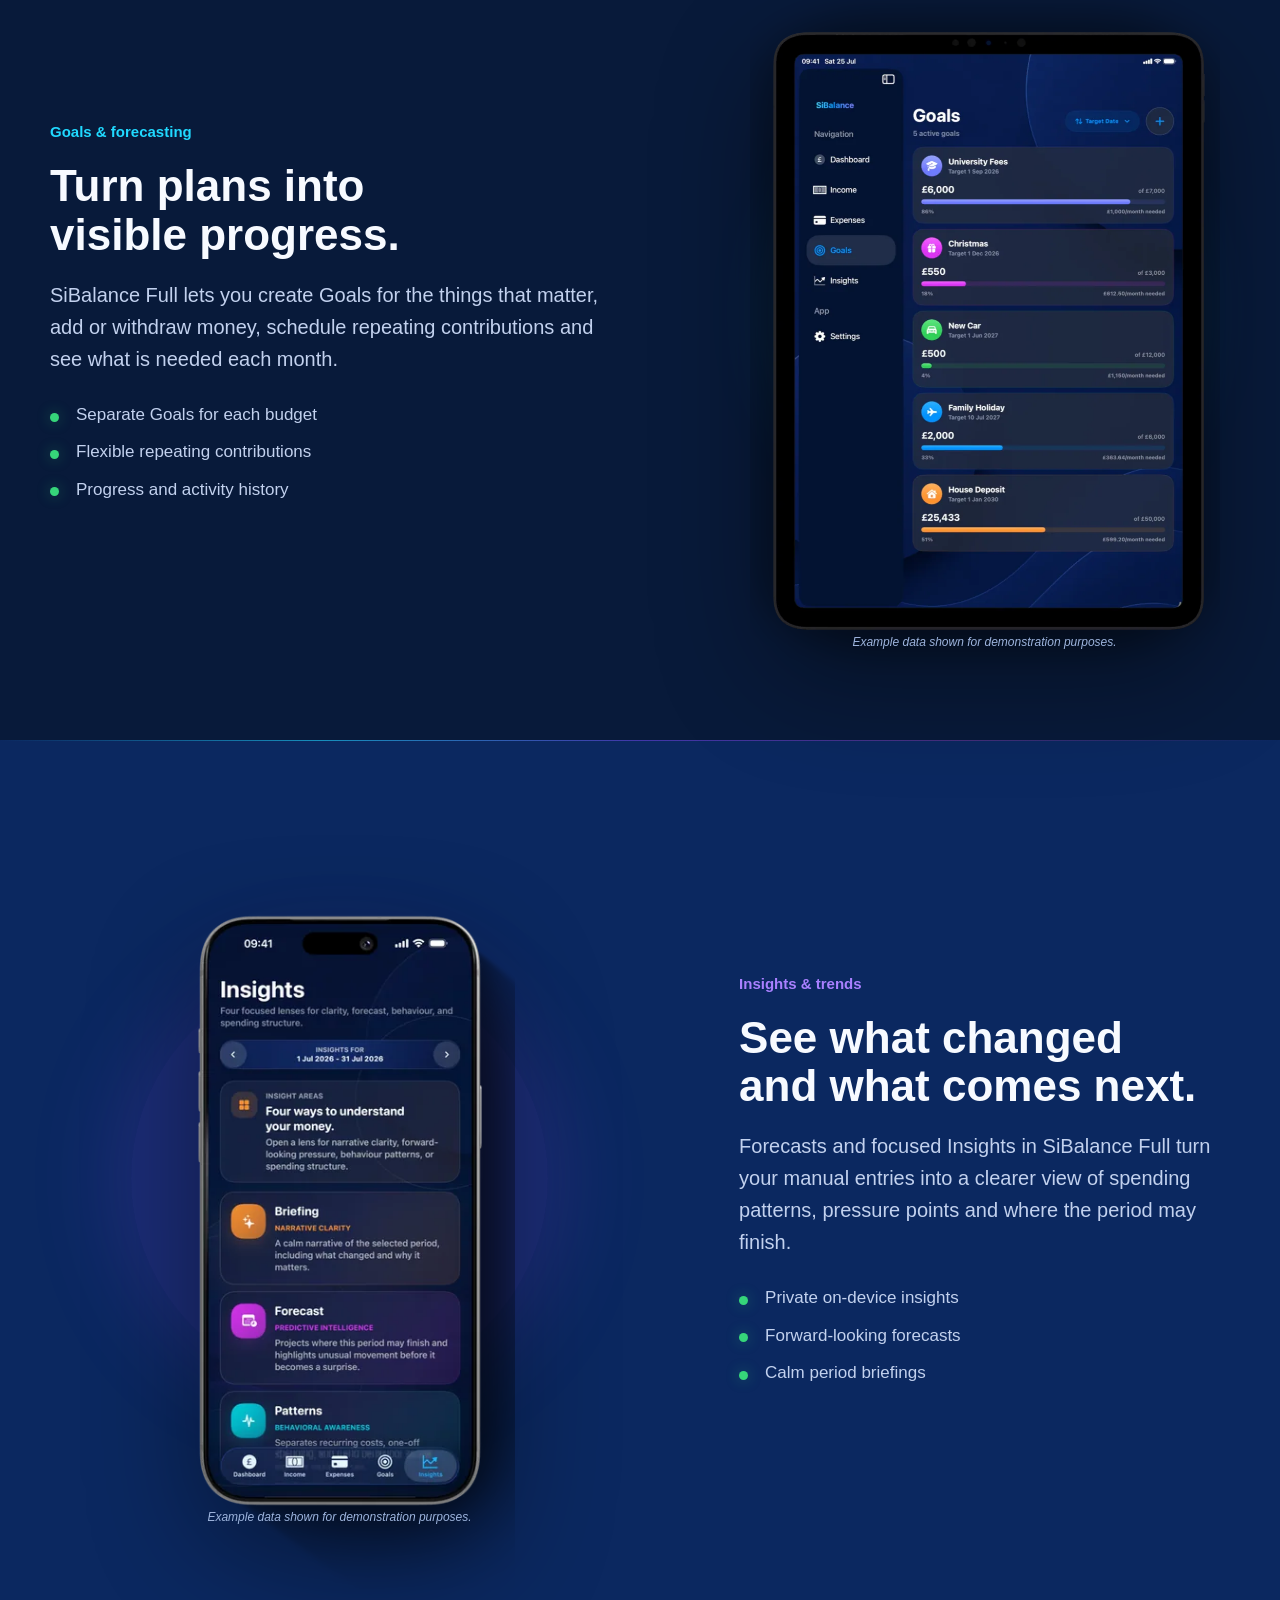
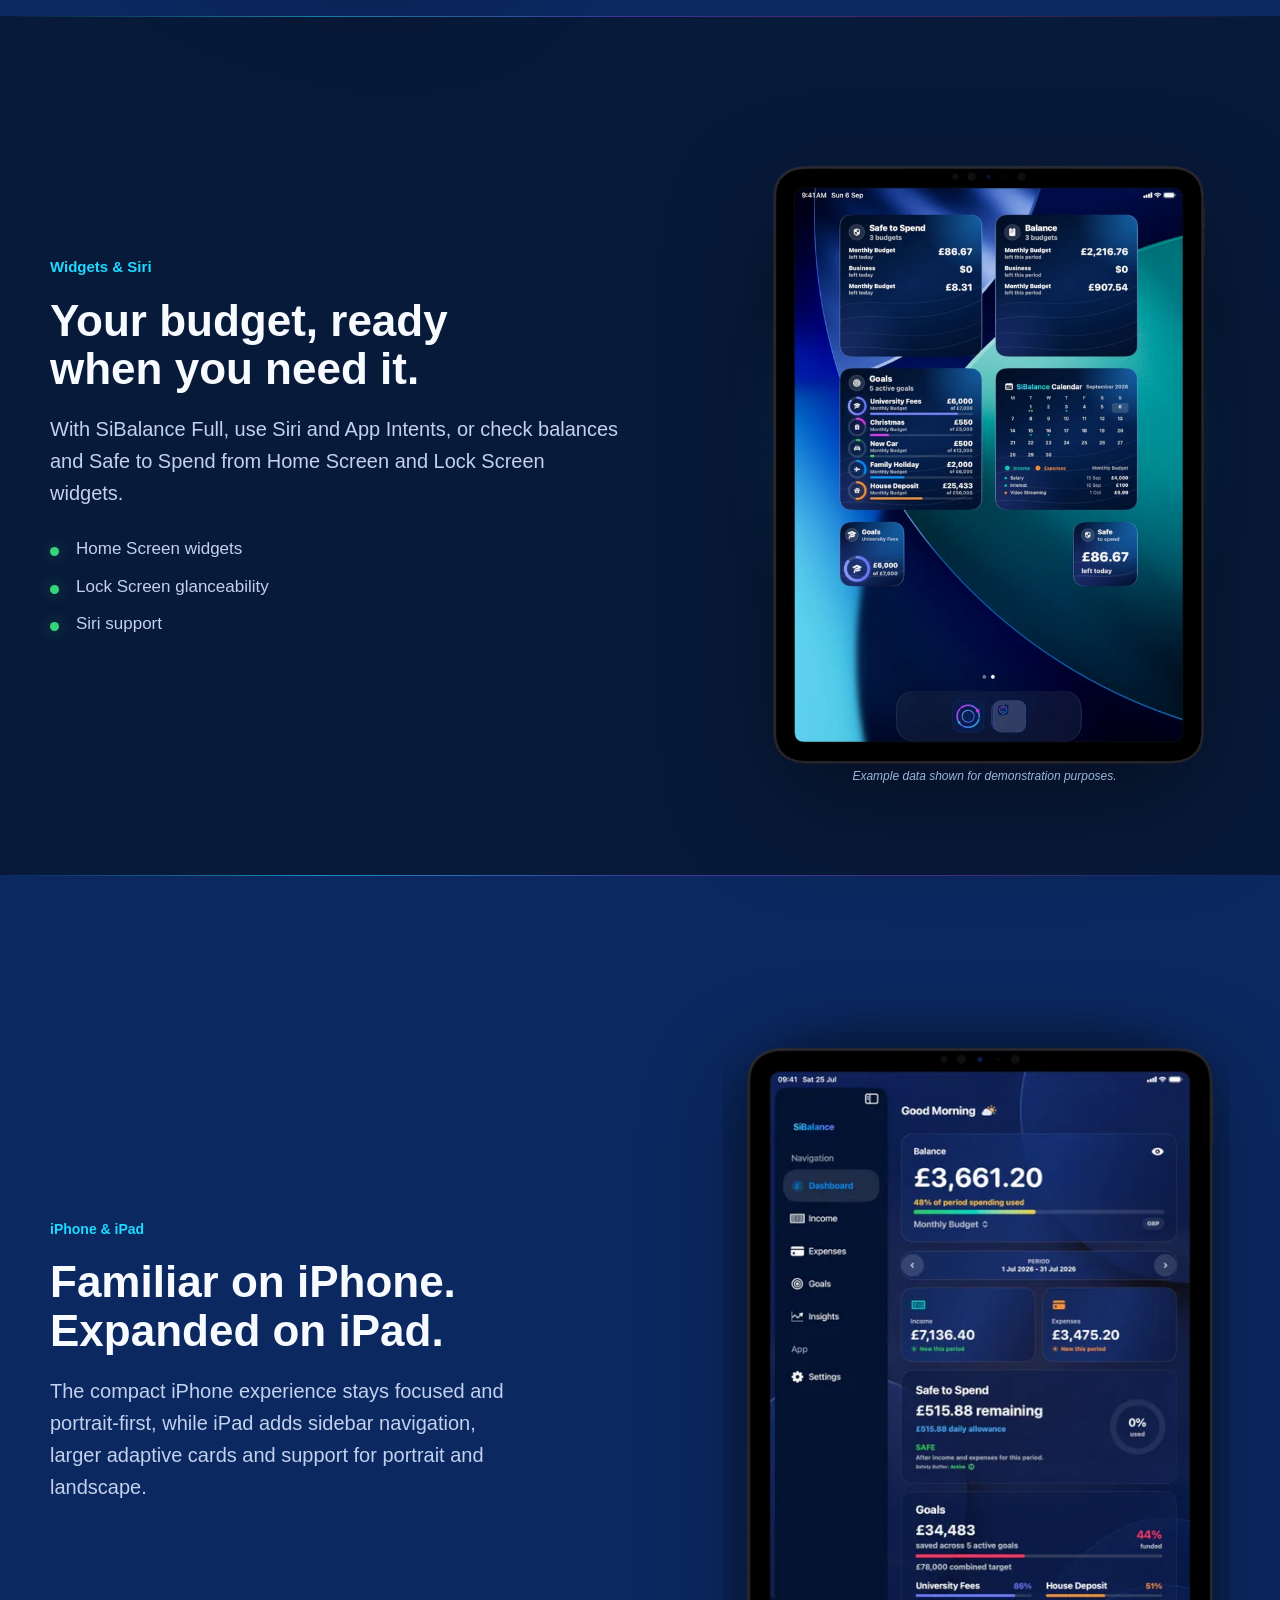
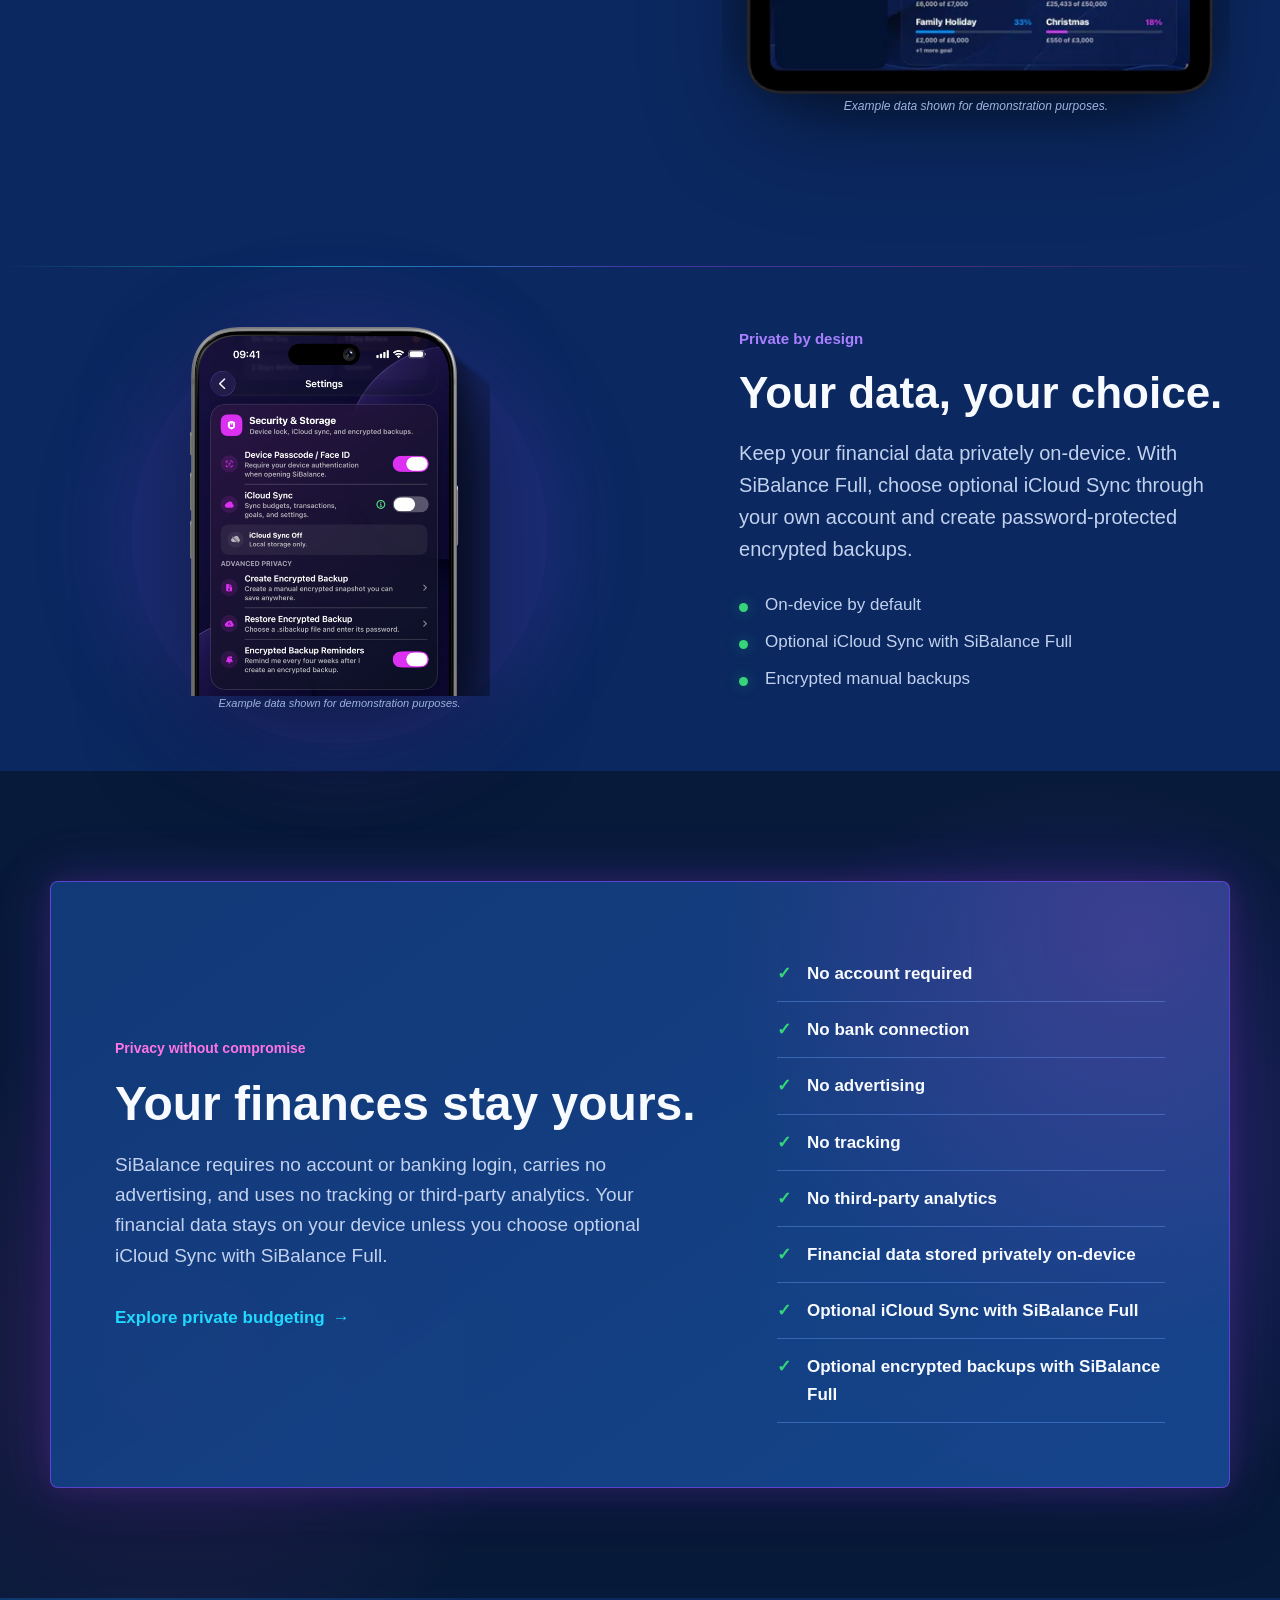
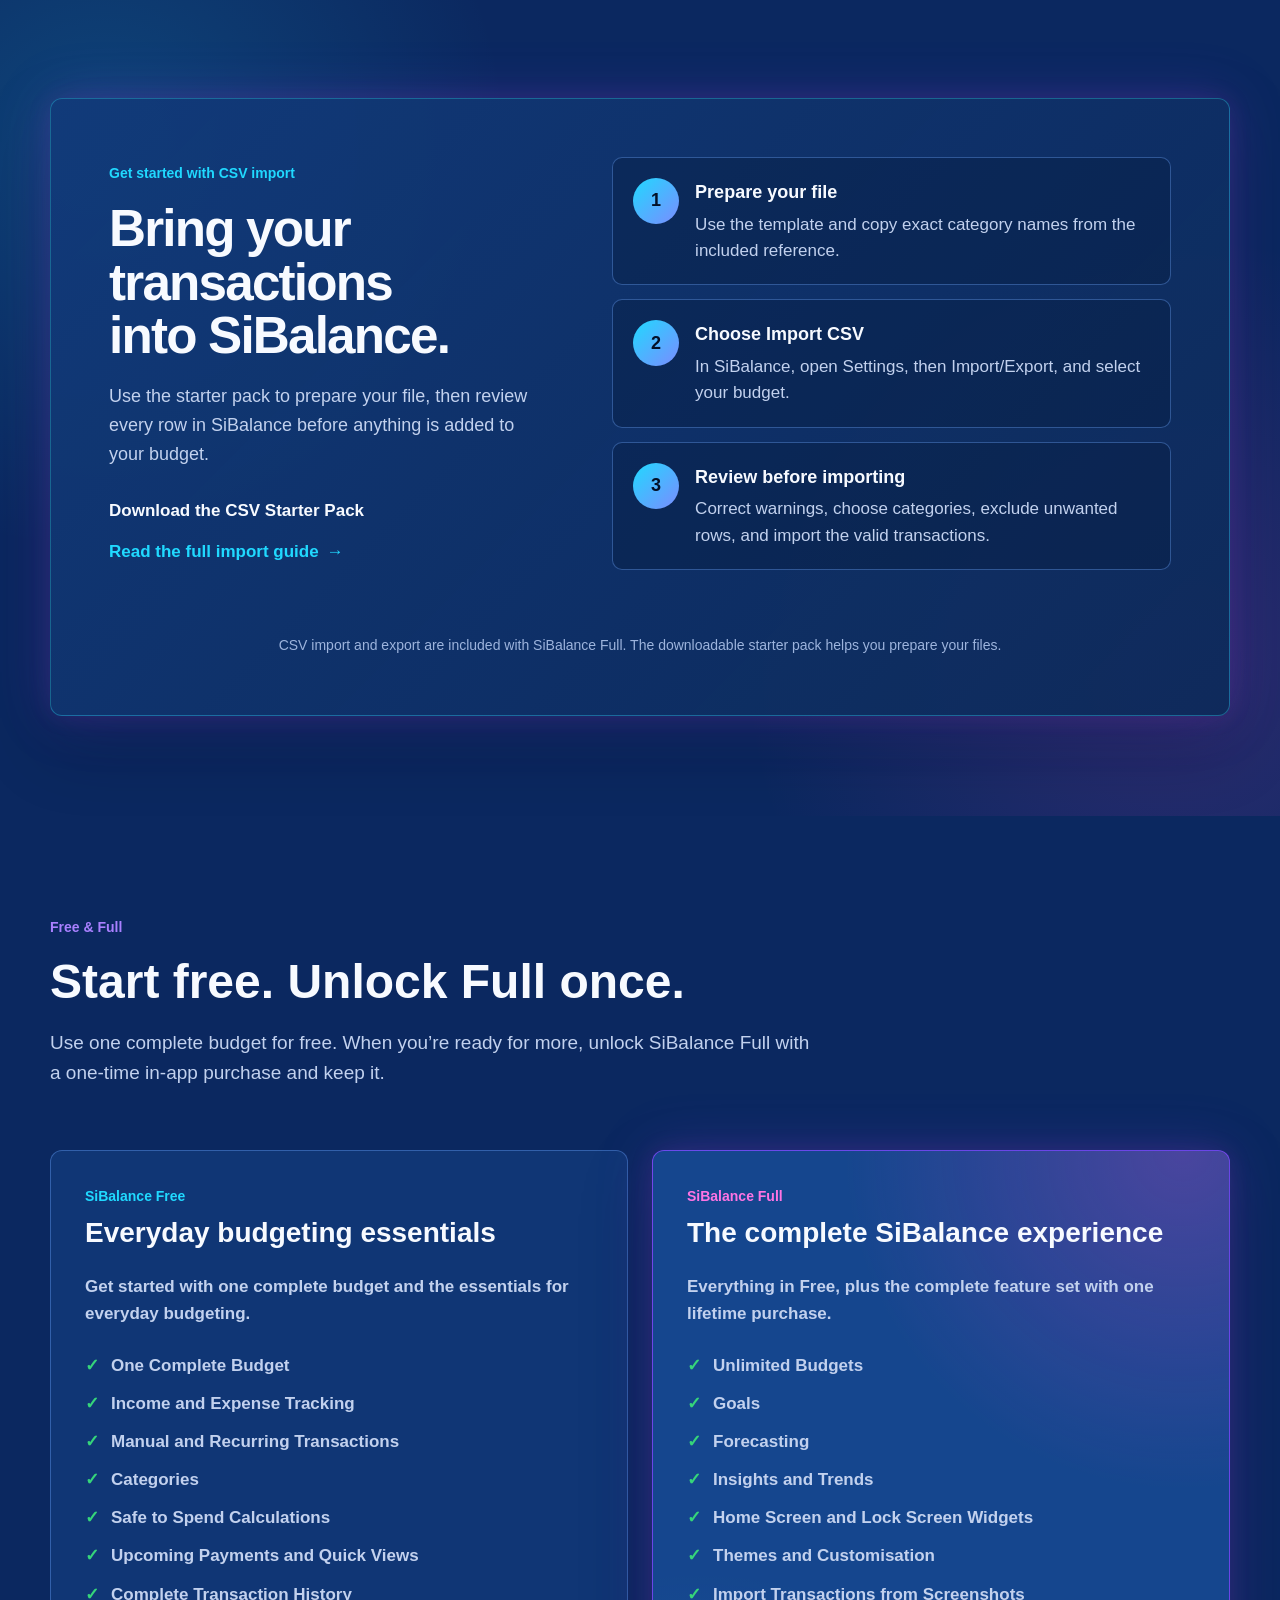
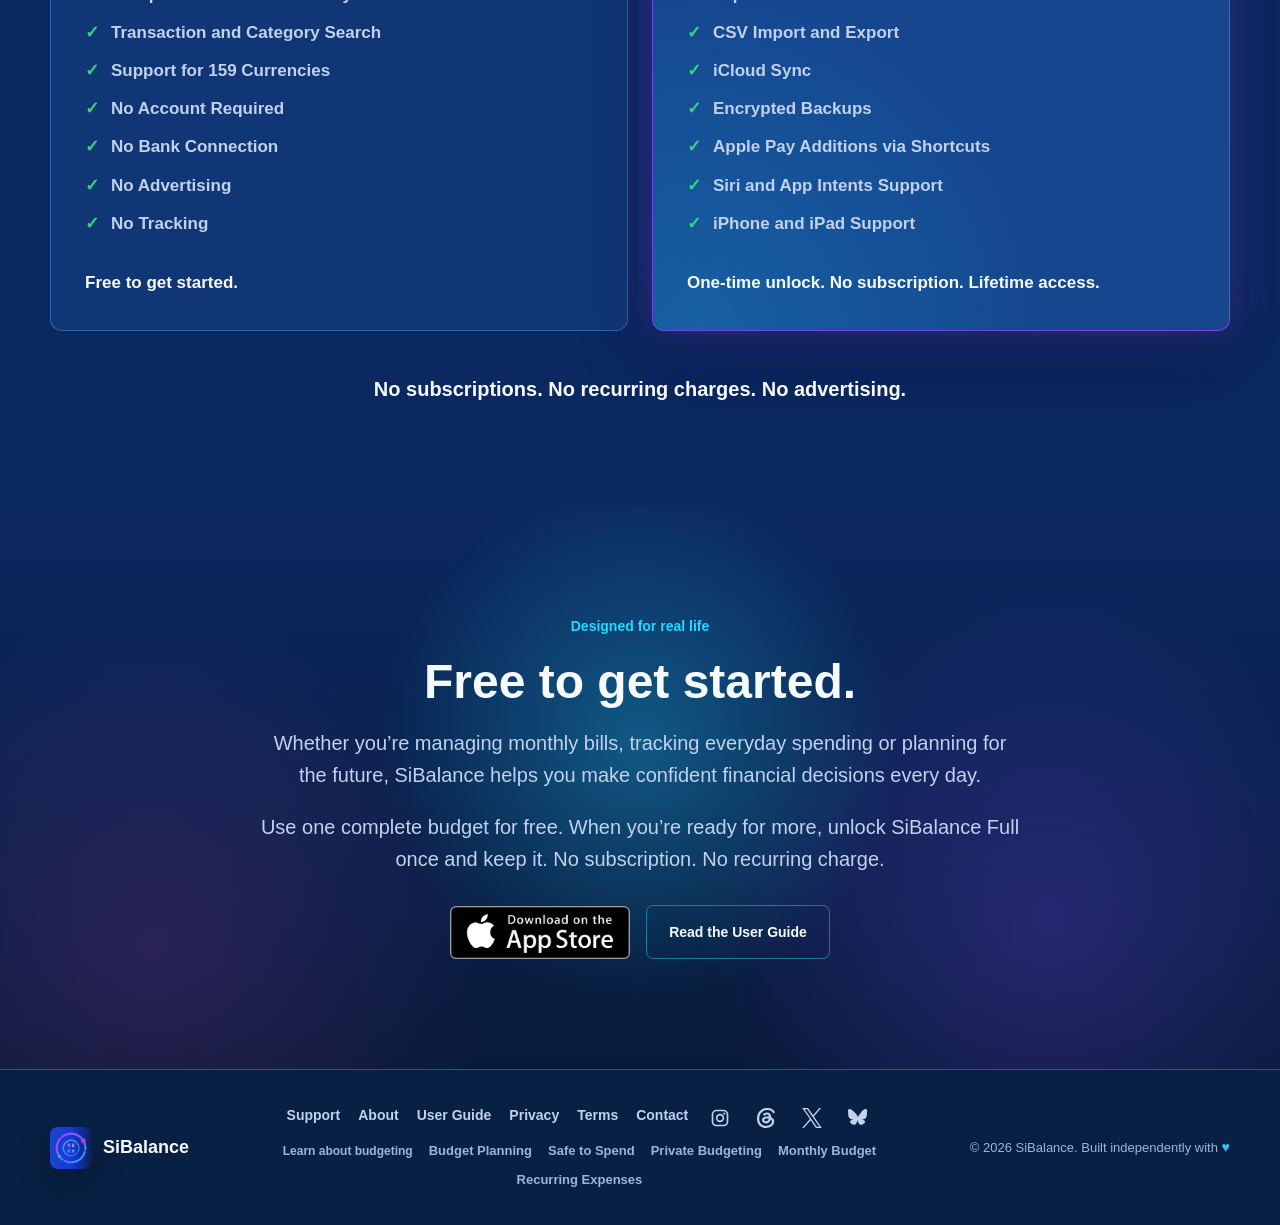
==== commit b2da2725: "Refine desktop hero download spacing" ====
--- a/index.html
+++ b/index.html
@@ -67,7 +67,7 @@
   </script>
   <script src="assets/theme.js?v=7"></script>
   <link rel="stylesheet" href="assets/site.css?v=16">
-  <link rel="stylesheet" href="assets/home.css?v=64">
+  <link rel="stylesheet" href="assets/home.css?v=66">
 </head>
 <body class="home-page">
   <a class="skip-link" href="#main-content">Skip to content</a>
@@ -122,7 +122,7 @@
         </div>
 
         <figure class="hero-visual">
-          <img src="assets/iphone-dashboard.webp" srcset="assets/iphone-dashboard-415.webp 415w, assets/iphone-dashboard.webp 830w" sizes="(max-width: 760px) 245px, 360px" alt="SiBalance dashboard showing a monthly budget and Safe to Spend allowance" width="830" height="1800" fetchpriority="high" decoding="async">
+          <img src="assets/iphone-dashboard.webp" srcset="assets/iphone-dashboard-415.webp 415w, assets/iphone-dashboard.webp 830w" sizes="(max-width: 760px) 300px, 360px" alt="SiBalance dashboard showing a monthly budget and Safe to Spend allowance" width="830" height="1800" fetchpriority="high" decoding="async">
         </figure>
       </div>
     </section>
--- a/assets/home.css
+++ b/assets/home.css
@@ -1335,8 +1335,8 @@
     top: 0;
     min-height: auto;
     grid-template-columns: 1fr;
-    gap: 20px;
-    padding-block: 38px 0;
+    gap: 28px;
+    padding-block: 32px 32px;
     text-align: center;
   }
 
@@ -1344,28 +1344,76 @@
     top: 0;
     max-width: 570px;
     margin-inline: auto;
+    display: flex;
+    flex-direction: column;
   }
 
   .hero-copy h1 {
-    font-size: 46px;
+    margin-bottom: 18px;
+    font-size: clamp(34px, 6vw, 46px);
+    line-height: 1.08;
   }
 
   .hero-lede {
-    font-size: 19px;
+    max-width: 440px;
+    margin: 0 auto 22px;
+    font-size: 18px;
+    line-height: 1.5;
   }
 
   .hero-actions {
     justify-content: center;
+    flex-direction: column;
+    gap: 6px;
+  }
+
+  .hero-store-link {
+    align-items: center;
+    gap: 10px;
+  }
+
+  .hero-free-label {
+    font-size: 16px;
+  }
+
+  .hero-copy .hero-unlock-note {
+    order: 1;
+    max-width: 300px;
+    margin: 14px auto 0;
+    color: var(--home-muted);
+    font-size: 14px;
+    font-weight: 500;
+    line-height: 1.5;
+    text-wrap: balance;
+  }
+
+  .hero-copy .purchase-note {
+    order: 2;
+    max-width: 330px;
+    margin: 12px auto 0;
+    font-size: 12px;
+    line-height: 1.5;
+    text-wrap: balance;
   }
 
   .hero-visual {
+    width: min(300px, 100%);
+    justify-self: center;
     height: auto;
     margin-bottom: 0;
     overflow: visible;
   }
 
   .hero-visual img {
-    width: 245px;
+    width: 100%;
+    /* The source image has transparent space above and below the phone. */
+    margin-block: -24%;
+  }
+
+  .hero-copy,
+  .hero-visual {
+    opacity: 1;
+    transform: none;
   }
 
   .trust-grid {
@@ -1538,25 +1586,25 @@
   .hero-copy h1 {
     max-width: 340px;
     margin-inline: auto;
-    margin-bottom: 20px;
-    font-size: 35px;
-    line-height: 1.06;
+    margin-bottom: 18px;
+    font-size: 36px;
+    line-height: 1.08;
   }
 
   .hero-lede {
     max-width: 340px;
     margin-inline: auto;
     margin-bottom: 22px;
-    font-size: 18px;
-    line-height: 1.45;
+    font-size: 17px;
+    line-height: 1.5;
     text-wrap: balance;
   }
 
   .hero-copy .purchase-note {
     max-width: 330px;
-    margin: 24px auto 0;
-    font-size: 13px;
-    line-height: 1.45;
+    margin: 12px auto 0;
+    font-size: 12px;
+    line-height: 1.5;
     text-wrap: balance;
   }
 
@@ -1728,6 +1776,20 @@
   font-weight: 750;
 }
 
+@media (min-width: 761px) {
+  .hero-unlock-note {
+    margin: 0 0 20px;
+    color: var(--home-muted);
+    font-size: 16px;
+    font-weight: 500;
+  }
+
+  .hero-actions {
+    align-items: flex-end;
+    gap: 24px;
+  }
+}
+
 .plan-card .plan-description {
   margin: 0 0 24px;
   color: var(--home-muted);
